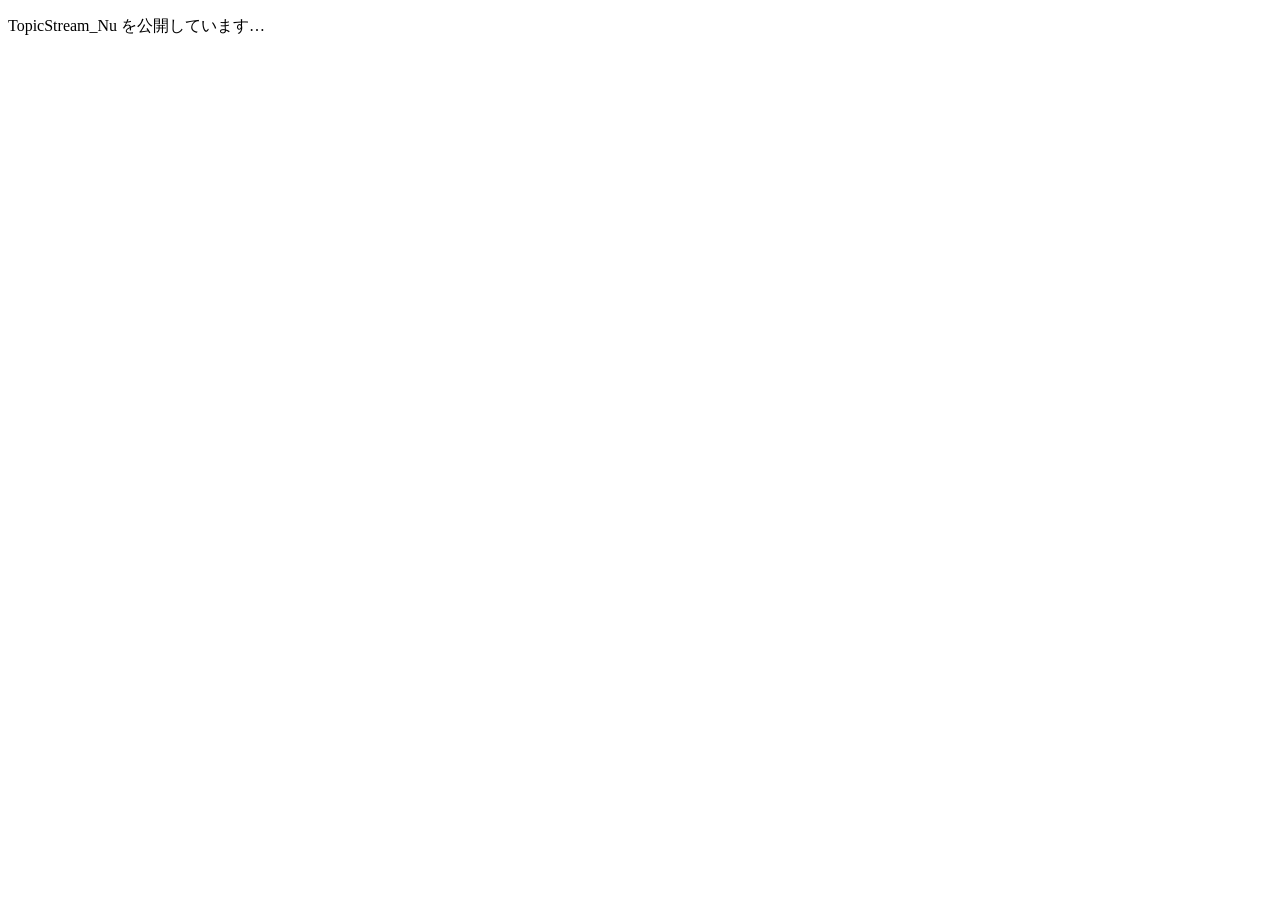
==== index.html @ c74755a0 "公開用の入口ページを置く" ====
<!DOCTYPE html>
<html lang="ja">
<head>
  <meta charset="utf-8" />
  <meta name="viewport" content="width=device-width, initial-scale=1" />
  <title>TopicStream_Nu</title>
</head>
<body>
  <p>TopicStream_Nu を公開しています…</p>
</body>
</html>
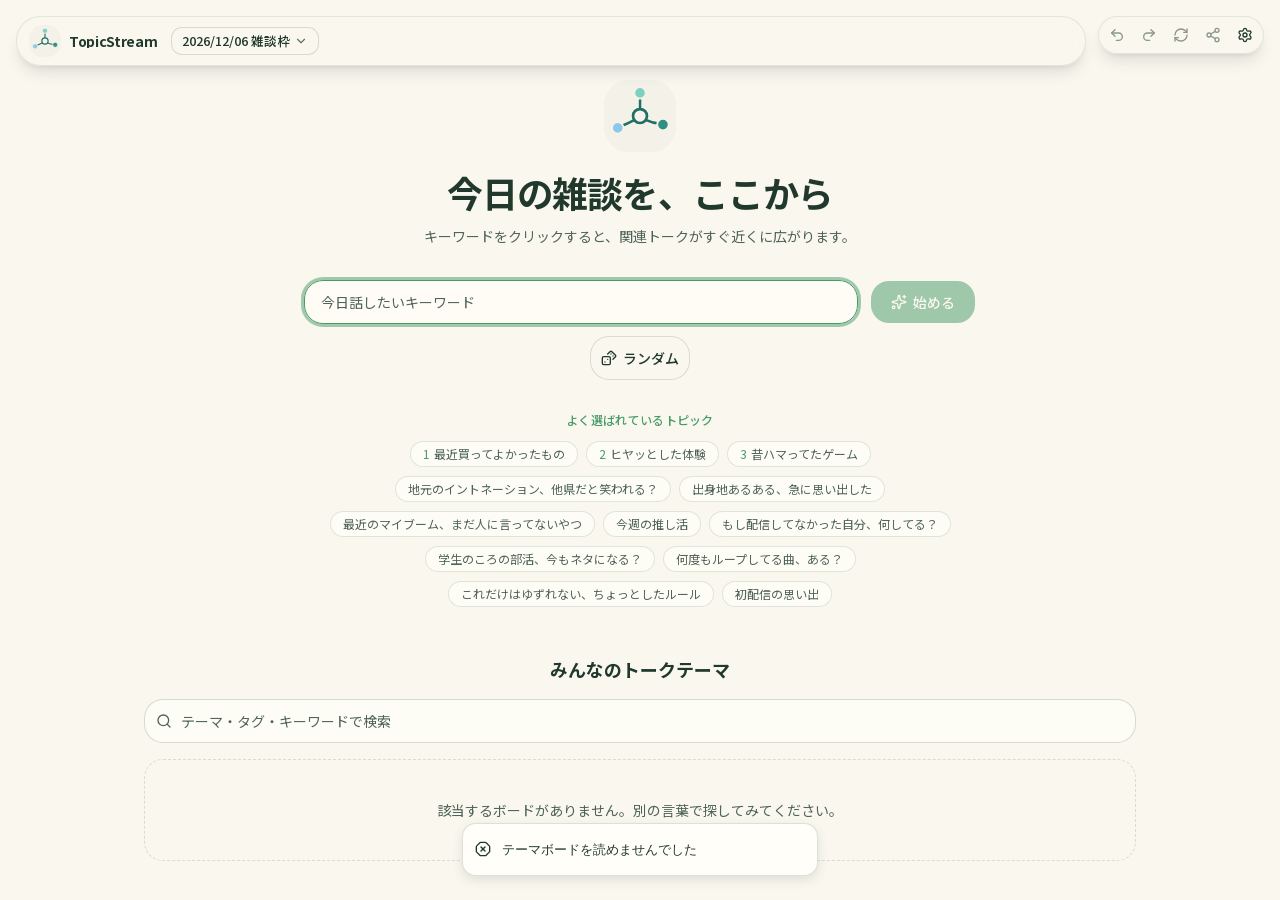
==== commit ae7107a2: "deploy: c29fe0dfd0ce5630fd979d285c4dc29a195f6910" ====
--- a/index.html
+++ b/index.html
@@ -1,11 +1 @@
-<!DOCTYPE html>
-<html lang="ja">
-<head>
-  <meta charset="utf-8" />
-  <meta name="viewport" content="width=device-width, initial-scale=1" />
-  <title>TopicStream_Nu</title>
-</head>
-<body>
-  <p>TopicStream_Nu を公開しています…</p>
-</body>
-</html>
+<!DOCTYPE html><html lang="ja" data-theme="fresh" class="noto_sans_jp_96e232d8-module__rjGCqG__variable geist_mono_8d43a2aa-module__8Li5zG__variable h-full antialiased"><head><meta charSet="utf-8"/><meta name="viewport" content="width=device-width, initial-scale=1"/><link rel="preload" href="/_next/static/media/797e433ab948586e-s.p.0r6juujl39pe6.woff2" as="font" crossorigin="" type="font/woff2"/><link rel="preload" href="/_next/static/media/ad9c66e761fed85a-s.p.17y412u0mab7-.woff2" as="font" crossorigin="" type="font/woff2"/><link rel="stylesheet" href="/_next/static/chunks/1aujye241hgap.css" data-precedence="next"/><link rel="stylesheet" href="/_next/static/chunks/1-38yeitiitpi.css" data-precedence="next"/><link rel="stylesheet" href="/_next/static/chunks/1ix59xuhq-q14.css" data-precedence="next"/><link rel="preload" as="script" fetchPriority="low" href="/_next/static/chunks/3mc6dra1m0098.js"/><script src="/_next/static/chunks/2i51e627rllld.js" async=""></script><script src="/_next/static/chunks/27t_qfc-3_lzs.js" async=""></script><script src="/_next/static/chunks/42ru0snkltfss.js" async=""></script><script src="/_next/static/chunks/turbopack-42ovae8jhbjq2.js" async=""></script><script src="/_next/static/chunks/2uv0i5q-gn4qk.js" async=""></script><script src="/_next/static/chunks/3072x8oes0aru.js" async=""></script><script src="/_next/static/chunks/3klzmyz75li2_.js" async=""></script><script src="/_next/static/chunks/121jb9j2ou4rh.js" async=""></script><script src="/_next/static/chunks/2kbmmih4il6b2.js" async=""></script><script src="/_next/static/chunks/1iiacf1o3tbw7.js" async=""></script><script src="/_next/static/chunks/3n501l8bz6dn7.js" async=""></script><script src="/_next/static/chunks/0illhqrihgp-d.js" async=""></script><title>TopicStream</title><meta name="description" content="雑談配信向けの話題マインドマップ。クリックで関連トークが広がります。"/><meta name="next-size-adjust" content=""/><script src="/_next/static/chunks/0cz1d0mv5g_q7.js" noModule=""></script></head><body class="flex min-h-full flex-col"><div hidden=""><!--$--><!--/$--></div><main class="h-svh overflow-hidden"><div class="flex flex-1 items-center justify-center text-sm text-muted-foreground">ボードを読み込み中…</div></main><!--$--><!--/$--><section aria-label="Notifications alt+T" tabindex="-1" aria-live="polite" aria-relevant="additions text" aria-atomic="false" data-react-aria-top-layer="true"></section><script src="/_next/static/chunks/3mc6dra1m0098.js" id="_R_" async=""></script><script>(self.__next_f=self.__next_f||[]).push([0])</script><script>self.__next_f.push([1,"1:\"$Sreact.fragment\"\n2:I[63962,[\"/_next/static/chunks/2uv0i5q-gn4qk.js\",\"/_next/static/chunks/3072x8oes0aru.js\",\"/_next/static/chunks/3klzmyz75li2_.js\"],\"AppProviders\"]\n3:I[39756,[\"/_next/static/chunks/2uv0i5q-gn4qk.js\",\"/_next/static/chunks/3072x8oes0aru.js\",\"/_next/static/chunks/3klzmyz75li2_.js\"],\"default\"]\n4:I[37457,[\"/_next/static/chunks/2uv0i5q-gn4qk.js\",\"/_next/static/chunks/3072x8oes0aru.js\",\"/_next/static/chunks/3klzmyz75li2_.js\"],\"default\"]\n5:I[62350,[\"/_next/static/chunks/2uv0i5q-gn4qk.js\",\"/_next/static/chunks/3072x8oes0aru.js\",\"/_next/static/chunks/3klzmyz75li2_.js\",\"/_next/static/chunks/121jb9j2ou4rh.js\",\"/_next/static/chunks/2kbmmih4il6b2.js\",\"/_next/static/chunks/1iiacf1o3tbw7.js\",\"/_next/static/chunks/3n501l8bz6dn7.js\",\"/_next/static/chunks/0illhqrihgp-d.js\"],\"TopicWorkspace\"]\n6:I[97367,[\"/_next/static/chunks/2uv0i5q-gn4qk.js\",\"/_next/static/chunks/3072x8oes0aru.js\",\"/_next/static/chunks/3klzmyz75li2_.js\"],\"OutletBoundary\"]\n7:\"$Sreact.suspense\"\n9:I[97367,[\"/_next/static/chunks/2uv0i5q-gn4qk.js\",\"/_next/static/chunks/3072x8oes0aru.js\",\"/_next/static/chunks/3klzmyz75li2_.js\"],\"ViewportBoundary\"]\nb:I[97367,[\"/_next/static/chunks/2uv0i5q-gn4qk.js\",\"/_next/static/chunks/3072x8oes0aru.js\",\"/_next/static/chunks/3klzmyz75li2_.js\"],\"MetadataBoundary\"]\nd:I[68027,[\"/_next/static/chunks/2uv0i5q-gn4qk.js\",\"/_next/static/chunks/3072x8oes0aru.js\",\"/_next/static/chunks/3klzmyz75li2_.js\"],\"default\",1]\n:HL[\"/_next/static/chunks/1aujye241hgap.css\",\"style\"]\n:HL[\"/_next/static/chunks/1-38yeitiitpi.css\",\"style\"]\n:HL[\"/_next/static/media/797e433ab948586e-s.p.0r6juujl39pe6.woff2\",\"font\",{\"crossOrigin\":\"\",\"type\":\"font/woff2\"}]\n:HL[\"/_next/static/media/ad9c66e761fed85a-s.p.17y412u0mab7-.woff2\",\"font\",{\"crossOrigin\":\"\",\"type\":\"font/woff2\"}]\n:HL[\"/_next/static/chunks/1ix59xuhq-q14.css\",\"style\"]\n0:{\"P\":null,\"c\":[\"\",\"\"],\"q\":\"\",\"i\":false,\"f\":[[[\"\",{\"children\":[\"__PAGE__\",{},\"$undefined\",\"$undefined\",4608]},\"$undefined\",\"$undefined\",4624],[[\"$\",\"$1\",\"c\",{\"children\":[[[\"$\",\"link\",\"0\",{\"rel\":\"stylesheet\",\"href\":\"/_next/static/chunks/1aujye241hgap.css\",\"precedence\":\"next\",\"crossOrigin\":\"$undefined\",\"nonce\":\"$undefined\"}],[\"$\",\"link\",\"1\",{\"rel\":\"stylesheet\",\"href\":\"/_next/static/chunks/1-38yeitiitpi.css\",\"precedence\":\"next\",\"crossOrigin\":\"$undefined\",\"nonce\":\"$undefined\"}],[\"$\",\"script\",\"script-0\",{\"src\":\"/_next/static/chunks/2uv0i5q-gn4qk.js\",\"async\":true,\"nonce\":\"$undefined\"}],[\"$\",\"script\",\"script-1\",{\"src\":\"/_next/static/chunks/3072x8oes0aru.js\",\"async\":true,\"nonce\":\"$undefined\"}],[\"$\",\"script\",\"script-2\",{\"src\":\"/_next/static/chunks/3klzmyz75li2_.js\",\"async\":true,\"nonce\":\"$undefined\"}]],[\"$\",\"html\",null,{\"lang\":\"ja\",\"data-theme\":\"fresh\",\"suppressHydrationWarning\":true,\"className\":\"noto_sans_jp_96e232d8-module__rjGCqG__variable geist_mono_8d43a2aa-module__8Li5zG__variable h-full antialiased\",\"children\":[\"$\",\"body\",null,{\"className\":\"flex min-h-full flex-col\",\"children\":[\"$\",\"$L2\",null,{\"children\":[\"$\",\"$L3\",null,{\"parallelRouterKey\":\"children\",\"error\":\"$undefined\",\"errorStyles\":\"$undefined\",\"errorScripts\":\"$undefined\",\"template\":[\"$\",\"$L4\",null,{}],\"templateStyles\":\"$undefined\",\"templateScripts\":\"$undefined\",\"notFound\":[[[\"$\",\"title\",null,{\"children\":\"404: This page could not be found.\"}],[\"$\",\"div\",null,{\"style\":{\"fontFamily\":\"system-ui,\\\"Segoe UI\\\",Roboto,Helvetica,Arial,sans-serif,\\\"Apple Color Emoji\\\",\\\"Segoe UI Emoji\\\"\",\"height\":\"100vh\",\"textAlign\":\"center\",\"display\":\"flex\",\"flexDirection\":\"column\",\"alignItems\":\"center\",\"justifyContent\":\"center\"},\"children\":[\"$\",\"div\",null,{\"children\":[[\"$\",\"style\",null,{\"dangerouslySetInnerHTML\":{\"__html\":\"body{color:#000;background:#fff;margin:0}.next-error-h1{border-right:1px solid rgba(0,0,0,.3)}@media (prefers-color-scheme:dark){body{color:#fff;background:#000}.next-error-h1{border-right:1px solid rgba(255,255,255,.3)}}\"}}],[\"$\",\"h1\",null,{\"className\":\"next-error-h1\",\"style\":{\"display\":\"inline-block\",\"margin\":\"0 20px 0 0\",\"padding\":\"0 23px 0 0\",\"fontSize\":24,\"fontWeight\":500,\"verticalAlign\":\"top\",\"lineHeight\":\"49px\"},\"children\":404}],[\"$\",\"div\",null,{\"style\":{\"display\":\"inline-block\"},\"children\":[\"$\",\"h2\",null,{\"style\":{\"fontSize\":14,\"fontWeight\":400,\"lineHeight\":\"49px\",\"margin\":0},\"children\":\"This page could not be found.\"}]}]]}]}]],[]],\"forbidden\":\"$undefined\",\"unauthorized\":\"$undefined\"}]}]}]}]]}],{\"children\":[[\"$\",\"$1\",\"c\",{\"children\":[[\"$\",\"main\",null,{\"className\":\"h-svh overflow-hidden\",\"children\":[\"$\",\"$L5\",null,{}]}],[[\"$\",\"link\",\"0\",{\"rel\":\"stylesheet\",\"href\":\"/_next/static/chunks/1ix59xuhq-q14.css\",\"precedence\":\"next\",\"crossOrigin\":\"$undefined\",\"nonce\":\"$undefined\"}],[\"$\",\"script\",\"script-0\",{\"src\":\"/_next/static/chunks/121jb9j2ou4rh.js\",\"async\":true,\"nonce\":\"$undefined\"}],[\"$\",\"script\",\"script-1\",{\"src\":\"/_next/static/chunks/2kbmmih4il6b2.js\",\"async\":true,\"nonce\":\"$undefined\"}],[\"$\",\"script\",\"script-2\",{\"src\":\"/_next/static/chunks/1iiacf1o3tbw7.js\",\"async\":true,\"nonce\":\"$undefined\"}],[\"$\",\"script\",\"script-3\",{\"src\":\"/_next/static/chunks/3n501l8bz6dn7.js\",\"async\":true,\"nonce\":\"$undefined\"}],[\"$\",\"script\",\"script-4\",{\"src\":\"/_next/static/chunks/0illhqrihgp-d.js\",\"async\":true,\"nonce\":\"$undefined\"}]],[\"$\",\"$L6\",null,{\"children\":[\"$\",\"$7\",null,{\"name\":\"Next.MetadataOutlet\",\"children\":\"$@8\"}]}]]}],{},null,false,null]},null,false,null],[\"$\",\"$1\",\"h\",{\"children\":[null,[\"$\",\"$L9\",null,{\"children\":\"$La\"}],[\"$\",\"div\",null,{\"hidden\":true,\"children\":[\"$\",\"$Lb\",null,{\"children\":[\"$\",\"$7\",null,{\"name\":\"Next.Metadata\",\"children\":\"$Lc\"}]}]}],[\"$\",\"meta\",null,{\"name\":\"next-size-adjust\",\"content\":\"\"}]]}],false]],\"m\":\"$undefined\",\"G\":[\"$d\",[[\"$\",\"link\",\"0\",{\"rel\":\"stylesheet\",\"href\":\"/_next/static/chunks/1aujye241hgap.css\",\"precedence\":\"next\",\"crossOrigin\":\"$undefined\",\"nonce\":\"$undefined\"}],[\"$\",\"link\",\"1\",{\"rel\":\"stylesheet\",\"href\":\"/_next/static/chunks/1-38yeitiitpi.css\",\"precedence\":\"next\",\"crossOrigin\":\"$undefined\",\"nonce\":\"$undefined\"}]]],\"S\":true,\"h\":null,\"r\":\"$undefined\",\"s\":\"$undefined\",\"a\":\"$undefined\",\"l\":\"$undefined\",\"p\":\"$undefined\",\"d\":\"$undefined\",\"b\":\"c2BQKYlG9c5VHz_7FMCk4\"}\na:[[\"$\",\"meta\",\"0\",{\"charSet\":\"utf-8\"}],[\"$\",\"meta\",\"1\",{\"name\":\"viewport\",\"content\":\"width=device-width, initial-scale=1\"}]]\n8:null\nc:[[\"$\",\"title\",\"0\",{\"children\":\"TopicStream\"}],[\"$\",\"meta\",\"1\",{\"name\":\"description\",\"content\":\"雑談配信向けの話題マインドマップ。クリックで関連トークが広がります。\"}]]\n"])</script></body></html>
--- a/_next/static/chunks/1aujye241hgap.css
+++ b/_next/static/chunks/1aujye241hgap.css
@@ -0,0 +1 @@
+@font-face{font-family:Noto Sans JP;font-style:normal;font-weight:400;font-display:swap;src:url(../media/4bebc6b2128cde3f-s.0b3otrtmgykt3.woff2)format("woff2");unicode-range:U+25EE8,U+25F23,U+25F5C,U+25FD4,U+25FE0,U+25FFB,U+2600C,U+26017,U+26060,U+260ED,U+26222,U+2626A,U+26270,U+26286,U+2634C,U+26402,U+2667E,U+266B0,U+2671D,U+268DD,U+268EA,U+26951,U+2696F,U+26999,U+269DD,U+26A1E,U+26A58,U+26A8C,U+26AB7,U+26AFF,U+26C29,U+26C73,U+26C9E,U+26CDD,U+26E40,U+26E65,U+26F94,U+26FF6-26FF8,U+270F4,U+2710D,U+27139,U+273DA-273DB,U+273FE,U+27410,U+27449,U+27614-27615,U+27631,U+27684,U+27693,U+2770E,U+27723,U+27752,U+278B2,U+27985,U+279B4,U+27A84,U+27BB3,U+27BBE,U+27BC7,U+27C3C,U+27CB8,U+27D73,U+27DA0,U+27E10,U+27EAF,U+27FB7,U+2808A,U+280BB,U+28277,U+28282,U+282F3,U+283CD,U+2840C,U+28455,U+284DC,U+2856B,U+285C8-285C9,U+286D7,U+286FA,U+28946,U+28949,U+2896B,U+28987-28988,U+289BA-289BB,U+28A1E,U+28A29,U+28A43,U+28A71,U+28A99,U+28ACD,U+28ADD,U+28AE4,U+28BC1,U+28BEF,U+28CDD,U+28D10,U+28D71,U+28DFB,U+28E0F,U+28E17,U+28E1F,U+28E36,U+28E89,U+28EEB,U+28EF6,U+28F32,U+28FF8,U+292A0,U+292B1,U+29490,U+295CF,U+2967F,U+296F0,U+29719,U+29750,U+29810,U+298C6,U+29A72,U+29D4B,U+29DDB,U+29E15,U+29E3D,U+29E49,U+29E8A,U+29EC4,U+29EDB,U+29EE9,U+29FCE,U+29FD7,U+2A01A,U+2A02F,U+2A082,U+2A0F9,U+2A190,U+2A2B2,U+2A38C,U+2A437,U+2A5F1,U+2A602,U+2A61A,U+2A6B2,U+2A9E6,U+2B746,U+2B751,U+2B753,U+2B75A,U+2B75C,U+2B765,U+2B776-2B777,U+2B77C,U+2B782,U+2B789,U+2B78B,U+2B78E,U+2B794,U+2B7AC,U+2B7AF,U+2B7BD,U+2B7C9,U+2B7CF,U+2B7D2,U+2B7D8,U+2B7F0,U+2B80D,U+2B817,U+2B81A,U+2D544,U+2E278,U+2E569,U+2E6EA,U+2F804,U+2F80F,U+2F815,U+2F818,U+2F81A,U+2F822,U+2F828,U+2F82C,U+2F833,U+2F83F,U+2F846,U+2F852,U+2F862,U+2F86D,U+2F873,U+2F877,U+2F884,U+2F899-2F89A,U+2F8A6,U+2F8AC,U+2F8B2,U+2F8B6,U+2F8D3,U+2F8DB-2F8DC,U+2F8E1,U+2F8E5,U+2F8EA,U+2F8ED,U+2F8FC,U+2F903,U+2F90B,U+2F90F,U+2F91A,U+2F920-2F921,U+2F945,U+2F947,U+2F96C,U+2F995,U+2F9D0,U+2F9DE-2F9DF,U+2F9F4}@font-face{font-family:Noto Sans JP;font-style:normal;font-weight:400;font-display:swap;src:url(../media/e74b39ad968bb614-s.3w-2qittcqfdk.woff2)format("woff2");unicode-range:U+1F235-1F23B,U+1F240-1F248,U+1F250-1F251,U+2000B,U+20089-2008A,U+200A2,U+200A4,U+200B0,U+200F5,U+20158,U+201A2,U+20213,U+2032B,U+20371,U+20381,U+203F9,U+2044A,U+20509,U+2053F,U+205B1,U+205D6,U+20611,U+20628,U+206EC,U+2074F,U+207C8,U+20807,U+2083A,U+208B9,U+2090E,U+2097C,U+20984,U+2099D,U+20A64,U+20AD3,U+20B1D,U+20B9F,U+20BB7,U+20D45,U+20D58,U+20DE1,U+20E64,U+20E6D,U+20E95,U+20F5F,U+21201,U+2123D,U+21255,U+21274,U+2127B,U+212D7,U+212E4,U+212FD,U+2131B,U+21336,U+21344,U+213C4,U+2146D-2146E,U+215D7,U+21647,U+216B4,U+21706,U+21742,U+218BD,U+219C3,U+21A1A,U+21C56,U+21D2D,U+21D45,U+21D62,U+21D78,U+21D92,U+21D9C,U+21DA1,U+21DB7,U+21DE0,U+21E33-21E34,U+21F1E,U+21F76,U+21FFA,U+2217B,U+22218,U+2231E,U+223AD,U+22609,U+226F3,U+2285B,U+228AB,U+2298F,U+22AB8,U+22B46,U+22B4F-22B50,U+22BA6,U+22C1D,U+22C24,U+22DE1,U+22E42,U+22FEB,U+231B6,U+231C3-231C4,U+231F5,U+23372,U+233CC,U+233D0,U+233D2-233D3,U+233D5,U+233DA,U+233DF,U+233E4,U+233FE,U+2344A-2344B,U+23451,U+23465,U+234E4,U+2355A,U+23594,U+235C4,U+23638-2363A,U+23647,U+2370C,U+2371C,U+2373F,U+23763-23764,U+237E7,U+237F1,U+237FF,U+23824,U+2383D,U+23A98,U+23C7F,U+23CBE,U+23CFE,U+23D00,U+23D0E,U+23D40,U+23DD3,U+23DF9-23DFA,U+23F7E,U+2404B,U+24096,U+24103,U+241C6,U+241FE,U+242EE,U+243BC,U+243D0,U+24629,U+246A5,U+247F1,U+24896,U+248E9,U+24A4D,U+24B56,U+24B6F,U+24C16,U+24D14,U+24E04,U+24E0E,U+24E37,U+24E6A,U+24E8B,U+24FF2,U+2504A,U+25055,U+25122,U+251A9,U+251CD,U+251E5,U+2521E,U+2524C,U+2542E,U+2548E,U+254D9,U+2550E,U+255A7,U+2567F,U+25771,U+257A9,U+257B4,U+25874,U+259C4,U+259CC,U+259D4,U+25AD7,U+25AE3-25AE4,U+25AF1,U+25BB2,U+25C4B,U+25C64,U+25DA1,U+25E2E,U+25E56,U+25E62,U+25E65,U+25EC2,U+25ED8}@font-face{font-family:Noto Sans JP;font-style:normal;font-weight:400;font-display:swap;src:url(../media/7cb2ced69ed99fb6-s.37s9a8tcc8pp0.woff2)format("woff2");unicode-range:U+FFD7,U+FFDA-FFDC,U+FFE0-FFE2,U+FFE4,U+FFE6,U+FFE8-FFEE,U+1F100-1F10C,U+1F110-1F16C,U+1F170-1F1AC,U+1F200-1F202,U+1F210-1F234}@font-face{font-family:Noto Sans JP;font-style:normal;font-weight:400;font-display:swap;src:url(../media/a6d1a7870e140f0a-s.3pp6pkqkaruwl.woff2)format("woff2");unicode-range:U+FA10,U+FA12-FA6D,U+FB00-FB04,U+FE10-FE19,U+FE30-FE42,U+FE44-FE52,U+FE54-FE66,U+FE68-FE6B,U+FF02,U+FF04,U+FF07,U+FF51,U+FF5B,U+FF5D,U+FF5F-FF60,U+FF66,U+FF69,U+FF87,U+FFA1-FFBE,U+FFC2-FFC7,U+FFCA-FFCF,U+FFD2-FFD6}@font-face{font-family:Noto Sans JP;font-style:normal;font-weight:400;font-display:swap;src:url(../media/09a6e9f728cc1598-s.3t1wc_i6iv169.woff2)format("woff2");unicode-range:U+F92D-F959,U+F95B-F9F2,U+F9F4-FA0B,U+FA0E-FA0F}@font-face{font-family:Noto Sans JP;font-style:normal;font-weight:400;font-display:swap;src:url(../media/7f0db2599a5e4325-s.3fun08tzjt2t3.woff2)format("woff2");unicode-range:U+9E8B-9E8C,U+9E8E-9E8F,U+9E91-9E92,U+9E95-9E96,U+9E98,U+9E9B,U+9E9D-9E9E,U+9EA4-9EA5,U+9EA8-9EAA,U+9EAC-9EB0,U+9EB3-9EB5,U+9EB8,U+9EBC-9EBF,U+9EC3,U+9EC6,U+9EC8,U+9ECB-9ECD,U+9ECF-9ED1,U+9ED4-9ED5,U+9ED8,U+9EDB-9EE0,U+9EE4-9EE5,U+9EE7-9EE8,U+9EEC-9EF2,U+9EF4-9EF9,U+9EFB-9EFF,U+9F02-9F03,U+9F07-9F09,U+9F0E-9F12,U+9F14-9F17,U+9F19-9F1B,U+9F1F-9F22,U+9F26,U+9F2A-9F2C,U+9F2F,U+9F31-9F32,U+9F34,U+9F37,U+9F39-9F3A,U+9F3C-9F3F,U+9F41,U+9F43-9F47,U+9F4A,U+9F4E-9F50,U+9F52-9F58,U+9F5A,U+9F5D-9F61,U+9F63,U+9F66-9F6A,U+9F6C-9F73,U+9F75-9F77,U+9F7A,U+9F7D,U+9F7F,U+9F8F-9F92,U+9F94-9F97,U+9F99,U+9F9C-9FA3,U+9FA5,U+9FB4,U+9FBC-9FC2,U+9FC4,U+9FC6,U+9FCC,U+F900-F92C}@font-face{font-family:Noto Sans JP;font-style:normal;font-weight:400;font-display:swap;src:url(../media/652c1dd1c138fcca-s.0-dayyo3p1kjf.woff2)format("woff2");unicode-range:U+9C3E,U+9C41,U+9C43-9C4A,U+9C4E-9C50,U+9C52-9C54,U+9C56,U+9C58,U+9C5A-9C61,U+9C63,U+9C65,U+9C67-9C6B,U+9C6D-9C6E,U+9C70,U+9C72,U+9C75-9C78,U+9C7A-9C7C,U+9CE6-9CE7,U+9CEB-9CEC,U+9CF0,U+9CF2,U+9CF6-9CF7,U+9CF9,U+9D02-9D03,U+9D06-9D09,U+9D0B,U+9D0E,U+9D11-9D12,U+9D15,U+9D17-9D18,U+9D1B-9D1F,U+9D23,U+9D26,U+9D2A-9D2C,U+9D2F-9D30,U+9D32-9D34,U+9D3A,U+9D3C-9D3F,U+9D41-9D48,U+9D4A,U+9D50-9D54,U+9D59,U+9D5D-9D65,U+9D69-9D6C,U+9D6F-9D70,U+9D72-9D73,U+9D76-9D77,U+9D7A-9D7C,U+9D7E,U+9D83-9D84,U+9D86-9D87,U+9D89-9D8A,U+9D8D-9D8E,U+9D92-9D93,U+9D95-9D9A,U+9DA1,U+9DA4,U+9DA9-9DAC,U+9DAE,U+9DB1-9DB2,U+9DB5,U+9DB8-9DBD,U+9DBF-9DC4,U+9DC6-9DC7,U+9DC9-9DCA,U+9DCF,U+9DD3-9DD7,U+9DD9-9DDA,U+9DDE-9DE0,U+9DE3,U+9DE5-9DE7,U+9DE9,U+9DEB,U+9DED-9DF0,U+9DF3-9DF4,U+9DF8,U+9DFD-9DFE,U+9E02,U+9E07,U+9E0A,U+9E0D-9E0E,U+9E10-9E12,U+9E15-9E16,U+9E19-9E1F,U+9E75,U+9E79-9E7D,U+9E80-9E85,U+9E87-9E88}@font-face{font-family:Noto Sans JP;font-style:normal;font-weight:400;font-display:swap;src:url(../media/401fafc67c25a330-s.1pn42_cj3ia9l.woff2)format("woff2");unicode-range:U+9AE5-9AE7,U+9AE9,U+9AEB-9AEC,U+9AEE-9AEF,U+9AF1-9AF5,U+9AF7,U+9AF9-9AFB,U+9AFD,U+9AFF-9B06,U+9B08-9B09,U+9B0B-9B0E,U+9B10,U+9B12,U+9B16,U+9B18-9B1D,U+9B1F-9B20,U+9B22-9B23,U+9B25-9B2F,U+9B32-9B35,U+9B37,U+9B39-9B3B,U+9B3D,U+9B43-9B44,U+9B48,U+9B4B-9B4F,U+9B51,U+9B55-9B58,U+9B5B,U+9B5E,U+9B61,U+9B63,U+9B65-9B66,U+9B68,U+9B6A-9B6F,U+9B72-9B79,U+9B7F-9B80,U+9B83-9B87,U+9B89-9B8B,U+9B8D,U+9B8F-9B94,U+9B96-9B97,U+9B9A,U+9B9D-9BA0,U+9BA6-9BA7,U+9BA9-9BAA,U+9BAC,U+9BB0-9BB2,U+9BB4,U+9BB7-9BB9,U+9BBB-9BBC,U+9BBE-9BC1,U+9BC6-9BC8,U+9BCA,U+9BCE-9BD2,U+9BD4,U+9BD7-9BD8,U+9BDD,U+9BDF,U+9BE1-9BE5,U+9BE7,U+9BEA-9BEB,U+9BEE-9BF3,U+9BF5,U+9BF7-9BFA,U+9BFD,U+9BFF-9C00,U+9C02,U+9C04,U+9C06,U+9C08-9C0D,U+9C0F-9C16,U+9C18-9C1E,U+9C21-9C2A,U+9C2D-9C32,U+9C35-9C37,U+9C39-9C3A,U+9C3D}@font-face{font-family:Noto Sans JP;font-style:normal;font-weight:400;font-display:swap;src:url(../media/8f3be40894dcf6e0-s.1h-9sqn843oxs.woff2)format("woff2");unicode-range:U+98EB,U+98ED-98EE,U+98F0-98F1,U+98F3,U+98F6,U+9902,U+9907-9909,U+9911-9912,U+9914-9918,U+991A-9922,U+9924,U+9926-9927,U+992B-992C,U+992E,U+9931-9935,U+9939-993E,U+9940-9942,U+9945-9949,U+994B-994E,U+9950-9952,U+9954-9955,U+9958-9959,U+995B-995C,U+995E-9960,U+9963,U+9997-9998,U+999B,U+999D-999F,U+99A3,U+99A5-99A6,U+99A8,U+99AD-99AE,U+99B0-99B2,U+99B5,U+99B9-99BA,U+99BC-99BD,U+99BF,U+99C1,U+99C3,U+99C8-99C9,U+99D1,U+99D3-99D5,U+99D8-99DF,U+99E1-99E2,U+99E7,U+99EA-99EE,U+99F0-99F2,U+99F4-99F5,U+99F8-99F9,U+99FB-99FE,U+9A01-9A05,U+9A08,U+9A0A-9A0C,U+9A0F-9A11,U+9A16,U+9A1A,U+9A1E,U+9A20,U+9A22-9A24,U+9A27,U+9A2B,U+9A2D-9A2E,U+9A31,U+9A33,U+9A35-9A38,U+9A3E,U+9A40-9A45,U+9A47,U+9A4A-9A4E,U+9A51-9A52,U+9A54-9A58,U+9A5B,U+9A5D,U+9A5F,U+9A62,U+9A64-9A65,U+9A69-9A6C,U+9AAA,U+9AAC-9AB0,U+9AB2,U+9AB4-9AB7,U+9AB9,U+9ABB-9AC1,U+9AC3,U+9AC6,U+9AC8,U+9ACE-9AD3,U+9AD5-9AD7,U+9ADB-9ADC,U+9ADE-9AE0,U+9AE2-9AE4}@font-face{font-family:Noto Sans JP;font-style:normal;font-weight:400;font-display:swap;src:url(../media/4bf5e8795559cd35-s.0buao37djn4sy.woff2)format("woff2");unicode-range:U+971D,U+9721-9724,U+9728,U+972A,U+9730-9731,U+9733,U+9736,U+9738-9739,U+973B,U+973D-973E,U+9741-9744,U+9746-974A,U+974D-974F,U+9751,U+9755,U+9757-9758,U+975A-975C,U+9760-9761,U+9763-9764,U+9766-9768,U+976A-976B,U+976E,U+9771,U+9773,U+9776-977D,U+977F-9781,U+9785-9786,U+9789,U+978B,U+978F-9790,U+9795-9797,U+9799-979A,U+979C,U+979E-97A0,U+97A2-97A3,U+97A6,U+97A8,U+97AB-97AC,U+97AE,U+97B1-97B6,U+97B8-97BA,U+97BC,U+97BE-97BF,U+97C1,U+97C3-97CE,U+97D0-97D1,U+97D4,U+97D7-97D9,U+97DB-97DE,U+97E0-97E1,U+97E4,U+97E6,U+97ED-97EF,U+97F1-97F2,U+97F4-97F8,U+97FA,U+9804,U+9807,U+980A,U+980C-980F,U+9814,U+9816-9817,U+9819-981A,U+981C,U+981E,U+9820-9821,U+9823-9826,U+982B,U+982E-9830,U+9832-9835,U+9837,U+9839,U+983D-983E,U+9844,U+9846-9847,U+984A-984B,U+984F,U+9851-9853,U+9856-9857,U+9859-985B,U+9862-9863,U+9865-9866,U+986A-986C,U+986F-9871,U+9873-9875,U+98AA-98AB,U+98AD-98AE,U+98B0-98B1,U+98B4,U+98B6-98B8,U+98BA-98BC,U+98BF,U+98C2-98C8,U+98CB-98CC,U+98CE,U+98DC,U+98DE,U+98E0-98E1,U+98E3,U+98E5-98E7,U+98E9-98EA}@font-face{font-family:Noto Sans JP;font-style:normal;font-weight:400;font-display:swap;src:url(../media/e311b36bf605dfe1-s.1qz7wkq6bdri-.woff2)format("woff2");unicode-range:U+944A,U+944C,U+9452-9453,U+9455,U+9459-945C,U+945E-9463,U+9468,U+946A-946B,U+946D-9472,U+9475,U+9477,U+947C-947F,U+9481,U+9483-9485,U+9578-9579,U+957E-957F,U+9582,U+9584,U+9586-9588,U+958A,U+958C-958F,U+9592,U+9594,U+9596,U+9598-9599,U+959D-95A1,U+95A4,U+95A6-95A9,U+95AB-95AD,U+95B1,U+95B4,U+95B6,U+95B9-95BF,U+95C3,U+95C6,U+95C8-95CD,U+95D0-95D6,U+95D9-95DA,U+95DC-95E2,U+95E4-95E6,U+95E8,U+961D-961E,U+9621-9622,U+9624-9626,U+9628,U+962C,U+962E-962F,U+9631,U+9633-9634,U+9637-963A,U+963C-963D,U+9641-9642,U+964B-964C,U+964F,U+9652,U+9654,U+9656-9658,U+965C-965F,U+9661,U+9666,U+966A,U+966C,U+966E,U+9672,U+9674,U+9677,U+967B-967C,U+967E-967F,U+9681-9684,U+9689,U+968B,U+968D,U+9691,U+9695-9698,U+969A,U+969D,U+969F,U+96A4-96AA,U+96AE-96B4,U+96B6,U+96B8-96BB,U+96BD,U+96C1,U+96C9-96CB,U+96CD-96CE,U+96D2,U+96D5-96D6,U+96D8-96DA,U+96DC-96DF,U+96E9,U+96EF,U+96F1,U+96F9-96FA,U+9702-9706,U+9708-9709,U+970D-970F,U+9711,U+9713-9714,U+9716,U+9719-971B}@font-face{font-family:Noto Sans JP;font-style:normal;font-weight:400;font-display:swap;src:url(../media/42ebe4f46951d6a8-s.21lem9pyvvrj7.woff2)format("woff2");unicode-range:U+92BC-92BD,U+92BF-92C3,U+92C5-92C8,U+92CB-92D0,U+92D2-92D3,U+92D5,U+92D7-92D9,U+92DC-92DD,U+92DF-92E1,U+92E3-92E5,U+92E7-92EA,U+92EC,U+92EE,U+92F0,U+92F2,U+92F7-92FB,U+92FF-9300,U+9302,U+9304,U+9308,U+930D,U+930F-9311,U+9314-9315,U+9318-931A,U+931C-931F,U+9321-9325,U+9327-932B,U+932E,U+9333-9337,U+933A-933B,U+9344,U+9347-934A,U+934D,U+9350-9352,U+9354-9358,U+935A,U+935C,U+935E,U+9360,U+9364-9365,U+9367,U+9369-936D,U+936F-9371,U+9373-9374,U+9376,U+937A,U+937D-9382,U+9388,U+938A-938B,U+938D,U+938F,U+9392,U+9394-9395,U+9397-9398,U+939A-939B,U+939E,U+93A1,U+93A3-93A4,U+93A6,U+93A8-93A9,U+93AB-93AD,U+93B0,U+93B4-93B6,U+93B9-93BB,U+93C1,U+93C3-93CD,U+93D0-93D1,U+93D3,U+93D6-93D9,U+93DC-93DF,U+93E2,U+93E4-93E8,U+93F1,U+93F5,U+93F7-93FB,U+93FD,U+9401-9404,U+9407-9409,U+940D-9410,U+9413-9417,U+9419-941A,U+941F,U+9421,U+942B,U+942E-942F,U+9431-9434,U+9436,U+9438,U+943A-943B,U+943D,U+943F,U+9441,U+9443-9445,U+9448}@font-face{font-family:Noto Sans JP;font-style:normal;font-weight:400;font-display:swap;src:url(../media/ed2fc73c7be49ee4-s.44yq5wp9xqr2h.woff2)format("woff2");unicode-range:U+9143,U+9146-914C,U+914F,U+9153,U+9156-915B,U+9161,U+9163-9165,U+9167,U+9169,U+916D,U+9172-9174,U+9179-917B,U+9181-9183,U+9185-9187,U+9189-918B,U+918E,U+9191,U+9193-9195,U+9197-9198,U+919E,U+91A1-91A2,U+91A6,U+91A8,U+91AA-91B6,U+91BA-91BD,U+91BF-91C6,U+91C9,U+91CB,U+91D0,U+91D3-91D4,U+91D6-91D7,U+91D9-91DB,U+91DE-91DF,U+91E1,U+91E4-91E6,U+91E9-91EA,U+91EC-91F1,U+91F5-91F7,U+91F9,U+91FB-91FD,U+91FF-9201,U+9204-9207,U+9209-920A,U+920C,U+920E,U+9210-9218,U+921C-921E,U+9223-9226,U+9228-9229,U+922C,U+922E-9230,U+9233,U+9235-923A,U+923C,U+923E-9240,U+9242-9243,U+9245-924B,U+924D-9251,U+9256-925A,U+925C-925E,U+9260-9261,U+9264-9269,U+926E-9270,U+9275-9279,U+927B-927F,U+9288-928A,U+928D-928E,U+9291-9293,U+9295-9297,U+9299,U+929B-929C,U+929F-92A0,U+92A4-92A5,U+92A7-92A8,U+92AB,U+92AF,U+92B2-92B3,U+92B6-92BB}@font-face{font-family:Noto Sans JP;font-style:normal;font-weight:400;font-display:swap;src:url(../media/3b29bbaa749f791b-s.1p6hjxftcnn85.woff2)format("woff2");unicode-range:U+8F52-8F55,U+8F57-8F58,U+8F5C-8F5E,U+8F61-8F66,U+8F9C-8F9D,U+8F9F-8FA2,U+8FA4-8FA8,U+8FAD-8FAF,U+8FB4-8FB8,U+8FBE,U+8FC0-8FC2,U+8FC6,U+8FC8,U+8FCA-8FCB,U+8FCD,U+8FD0,U+8FD2-8FD3,U+8FD5,U+8FDA,U+8FE0,U+8FE2-8FE5,U+8FE8-8FEA,U+8FED-8FEF,U+8FF1,U+8FF4-8FF6,U+8FF8-8FFB,U+8FFE,U+9002,U+9004-9005,U+9008,U+900B-900E,U+9011,U+9013,U+9015-9016,U+9018,U+901B,U+901E,U+9021,U+9027-902A,U+902C-902D,U+902F,U+9033-9037,U+9039,U+903C,U+903E-903F,U+9041,U+9043-9044,U+9049,U+904C,U+904F-9052,U+9056,U+9058,U+905B-905E,U+9062,U+9066-9068,U+906C,U+906F-9070,U+9072,U+9074,U+9076,U+9079,U+9080-9083,U+9085,U+9087-9088,U+908B-908C,U+908E-9090,U+9095,U+9097-9099,U+909B,U+90A0-90A2,U+90A5,U+90A8,U+90AF-90B6,U+90BD-90BE,U+90C3-90C5,U+90C7-90C9,U+90CC,U+90D2,U+90D5,U+90D7-90D9,U+90DB-90DF,U+90E2,U+90E4-90E5,U+90EB,U+90EF-90F0,U+90F2,U+90F4,U+90F6,U+90FE-9100,U+9102,U+9104-9106,U+9108,U+910D,U+9110,U+9112,U+9114-911A,U+911C,U+911E,U+9120,U+9122-9123,U+9125,U+9127,U+9129,U+912D-9132,U+9134,U+9136-9137,U+9139-913A,U+913C-913D}@font-face{font-family:Noto Sans JP;font-style:normal;font-weight:400;font-display:swap;src:url(../media/376c9f4a63f8e7d2-s.1z8x46qr7occg.woff2)format("woff2");unicode-range:U+8DC0,U+8DC2,U+8DC5-8DC8,U+8DCA-8DCC,U+8DCE-8DCF,U+8DD1,U+8DD4-8DD7,U+8DD9-8DDB,U+8DDF,U+8DE3-8DE5,U+8DE7,U+8DEA-8DEC,U+8DF0-8DF2,U+8DF4,U+8DFC-8DFD,U+8DFF,U+8E01,U+8E04-8E06,U+8E08-8E09,U+8E0B-8E0C,U+8E10-8E11,U+8E14,U+8E16,U+8E1D-8E23,U+8E26-8E27,U+8E30-8E31,U+8E33-8E39,U+8E3D,U+8E40-8E42,U+8E44,U+8E47-8E50,U+8E54-8E55,U+8E59,U+8E5B-8E64,U+8E69,U+8E6C-8E6D,U+8E6F-8E72,U+8E75-8E77,U+8E79-8E7C,U+8E81-8E85,U+8E89,U+8E8B,U+8E90-8E95,U+8E98-8E9B,U+8E9D-8E9E,U+8EA1-8EA2,U+8EA7,U+8EA9-8EAA,U+8EAC-8EB1,U+8EB3,U+8EB5-8EB6,U+8EBA-8EBB,U+8EBE,U+8EC0-8EC1,U+8EC3-8EC8,U+8ECB,U+8ECF,U+8ED1,U+8ED4,U+8EDB-8EDC,U+8EE3,U+8EE8,U+8EEB,U+8EED-8EEE,U+8EF0-8EF1,U+8EF7,U+8EF9-8EFC,U+8EFE,U+8F00,U+8F02,U+8F05,U+8F07-8F08,U+8F0A,U+8F0F-8F10,U+8F12-8F13,U+8F15-8F19,U+8F1B-8F1C,U+8F1E-8F21,U+8F23,U+8F25-8F28,U+8F2B-8F2F,U+8F33-8F37,U+8F39-8F3B,U+8F3E,U+8F40-8F43,U+8F45-8F47,U+8F49-8F4A,U+8F4C-8F4F,U+8F51}@font-face{font-family:Noto Sans JP;font-style:normal;font-weight:400;font-display:swap;src:url(../media/16c0bae53859e9d2-s.248yld7rww7k5.woff2)format("woff2");unicode-range:U+8B2D,U+8B30,U+8B37,U+8B3C,U+8B3E,U+8B41-8B46,U+8B48-8B49,U+8B4C-8B4F,U+8B51-8B54,U+8B56,U+8B59,U+8B5B,U+8B5E-8B5F,U+8B63,U+8B69,U+8B6B-8B6D,U+8B6F,U+8B71,U+8B74,U+8B76,U+8B78-8B79,U+8B7C-8B81,U+8B84-8B85,U+8B8A-8B8F,U+8B92-8B96,U+8B99-8B9A,U+8B9C-8BA0,U+8C38-8C3A,U+8C3D-8C3F,U+8C41,U+8C45,U+8C47-8C49,U+8C4B-8C4C,U+8C4E-8C51,U+8C53-8C55,U+8C57-8C59,U+8C5B,U+8C5D,U+8C62-8C64,U+8C66,U+8C68-8C69,U+8C6B-8C6D,U+8C73,U+8C75-8C76,U+8C78,U+8C7A-8C7C,U+8C7E,U+8C82,U+8C85-8C87,U+8C89-8C8B,U+8C8D-8C8E,U+8C90,U+8C92-8C94,U+8C98-8C99,U+8C9B-8C9C,U+8C9F,U+8CA4,U+8CAD-8CAE,U+8CB2-8CB3,U+8CB6,U+8CB9-8CBA,U+8CBD,U+8CC1-8CC2,U+8CC4-8CC6,U+8CC8-8CC9,U+8CCB,U+8CCD-8CCF,U+8CD2,U+8CD5-8CD6,U+8CD9-8CDA,U+8CDD,U+8CE1,U+8CE3-8CE4,U+8CE6,U+8CE8,U+8CEC,U+8CEF-8CF2,U+8CF4-8CF5,U+8CF7-8CF8,U+8CFA-8CFB,U+8CFD-8CFF,U+8D01,U+8D03-8D04,U+8D07,U+8D09-8D0B,U+8D0D-8D10,U+8D12-8D14,U+8D16-8D17,U+8D1B-8D1D,U+8D65,U+8D67,U+8D69,U+8D6B-8D6E,U+8D71,U+8D73,U+8D76,U+8D7F,U+8D81-8D82,U+8D84,U+8D88,U+8D8D,U+8D90-8D91,U+8D95,U+8D99,U+8D9E-8DA0,U+8DA6,U+8DA8,U+8DAB-8DAC,U+8DAF,U+8DB2,U+8DB5,U+8DB7,U+8DB9-8DBC,U+8DBE}@font-face{font-family:Noto Sans JP;font-style:normal;font-weight:400;font-display:swap;src:url(../media/23737b49e5eaf959-s.1l2i7a3i1lzxa.woff2)format("woff2");unicode-range:U+8973-8975,U+8977,U+897A-897E,U+8980,U+8983,U+8988-898A,U+898D,U+8990,U+8993-8995,U+8998,U+899B-899C,U+899F-89A1,U+89A5-89A6,U+89A9,U+89AC,U+89AF-89B0,U+89B2,U+89B4-89B7,U+89BA,U+89BC-89BD,U+89BF-89C1,U+89D4-89D8,U+89DA,U+89DC-89DD,U+89E5,U+89E7,U+89E9,U+89EB,U+89ED,U+89F1,U+89F3-89F4,U+89F6,U+89F8-89F9,U+89FD,U+89FF,U+8A01,U+8A04-8A05,U+8A07,U+8A0C,U+8A0F-8A12,U+8A14-8A16,U+8A1B,U+8A1D-8A1E,U+8A20-8A22,U+8A24-8A26,U+8A2B-8A2C,U+8A2F,U+8A35-8A37,U+8A3B,U+8A3D-8A3E,U+8A40-8A41,U+8A43,U+8A45-8A49,U+8A4D-8A4E,U+8A51-8A54,U+8A56-8A58,U+8A5B-8A5D,U+8A61-8A62,U+8A65,U+8A67,U+8A6C-8A6D,U+8A75-8A77,U+8A79-8A7C,U+8A7E-8A80,U+8A82-8A86,U+8A8B,U+8A8F-8A92,U+8A96-8A97,U+8A99-8A9A,U+8A9F,U+8AA1,U+8AA3,U+8AA5-8AAA,U+8AAE-8AAF,U+8AB3,U+8AB6-8AB7,U+8ABB-8ABC,U+8ABE,U+8AC2-8AC4,U+8AC6,U+8AC8-8ACA,U+8ACC-8ACD,U+8AD0-8AD1,U+8AD3-8AD5,U+8AD7,U+8ADA-8AE2,U+8AE4,U+8AE7,U+8AEB-8AEC,U+8AEE,U+8AF0-8AF1,U+8AF3-8AF7,U+8AFA,U+8AFC,U+8AFF,U+8B01-8B02,U+8B04-8B07,U+8B0A-8B0D,U+8B0F-8B11,U+8B14,U+8B16,U+8B1A,U+8B1C,U+8B1E-8B20,U+8B26,U+8B28,U+8B2B-8B2C}@font-face{font-family:Noto Sans JP;font-style:normal;font-weight:400;font-display:swap;src:url(../media/0b1bf0e8691e359a-s.0bw1lfms87pt1.woff2)format("woff2");unicode-range:U+87E2-87E6,U+87EA-87ED,U+87EF,U+87F1,U+87F3,U+87F5-87F8,U+87FA-87FB,U+87FE-87FF,U+8801,U+8803,U+8805-8807,U+8809-880B,U+880D-8816,U+8818-881C,U+881E-881F,U+8821-8822,U+8827-8828,U+882D-882E,U+8830-8832,U+8835-8836,U+8839-883C,U+8841-8845,U+8848-884B,U+884D-884E,U+8851-8852,U+8855-8856,U+8858-885A,U+885C,U+885E-8860,U+8862,U+8864,U+8869,U+886B,U+886E-886F,U+8871-8872,U+8875,U+8877,U+8879,U+887B,U+887D-887E,U+8880-8882,U+8888,U+888D,U+8892,U+8897-889C,U+889E-88A0,U+88A2,U+88A4,U+88A8,U+88AA,U+88AE,U+88B0-88B1,U+88B5,U+88B7,U+88BA,U+88BC-88C0,U+88C3-88C4,U+88C6,U+88CA-88CE,U+88D1-88D4,U+88D8-88D9,U+88DB,U+88DD-88E1,U+88E7-88E8,U+88EF-88F2,U+88F4-88F5,U+88F7,U+88F9,U+88FC,U+8901-8902,U+8904,U+8906,U+890A,U+890C-890F,U+8913,U+8915-8916,U+8918-891A,U+891C-891E,U+8920,U+8925-8928,U+892A-892B,U+8930-8932,U+8935-893B,U+893E,U+8940-8946,U+8949,U+894C-894D,U+894F,U+8952,U+8956-8957,U+895A-895C,U+895E,U+8960-8964,U+8966,U+896A-896B,U+896D-8970}@font-face{font-family:Noto Sans JP;font-style:normal;font-weight:400;font-display:swap;src:url(../media/e878ccbce99b956c-s.115_kt5h5xsu7.woff2)format("woff2");unicode-range:U+8655-8659,U+865B,U+865D-8664,U+8667,U+8669,U+866C,U+866F,U+8671,U+8675-8677,U+867A-867B,U+867D,U+8687-8689,U+868B-868D,U+8691,U+8693,U+8695-8696,U+8698,U+869A,U+869C-869D,U+86A1,U+86A3-86A4,U+86A6-86AB,U+86AD,U+86AF-86B1,U+86B3-86B9,U+86BF-86C1,U+86C3-86C6,U+86C9,U+86CB,U+86CE,U+86D1-86D2,U+86D4-86D5,U+86D7,U+86DA,U+86DC,U+86DE-86E0,U+86E3-86E7,U+86E9,U+86EC-86ED,U+86EF,U+86F8-86FE,U+8700,U+8703-870B,U+870D-8714,U+8719-871A,U+871E-871F,U+8721-8723,U+8725,U+8728-8729,U+872E-872F,U+8731-8732,U+8734,U+8737,U+8739-8740,U+8743,U+8745,U+8749,U+874B-874E,U+8751,U+8753,U+8755,U+8757-8759,U+875D,U+875F-8761,U+8763-8766,U+8768,U+876A,U+876E-876F,U+8771-8772,U+8774,U+8778,U+877B-877C,U+877F,U+8782-8789,U+878B-878C,U+878E,U+8790,U+8793,U+8795,U+8797-8799,U+879E-87A0,U+87A2-87A3,U+87A7,U+87AB-87AF,U+87B1,U+87B3,U+87B5,U+87BB,U+87BD-87C1,U+87C4,U+87C6-87CB,U+87CE,U+87D0,U+87D2,U+87D5-87D6,U+87D9-87DA,U+87DC,U+87DF-87E0}@font-face{font-family:Noto Sans JP;font-style:normal;font-weight:400;font-display:swap;src:url(../media/bf59ec3381f0cf85-s.3ask5-8u_pbug.woff2)format("woff2");unicode-range:U+84B4,U+84B9-84BB,U+84BD-84C2,U+84C6-84CA,U+84CC-84D1,U+84D3,U+84D6,U+84D9-84DA,U+84DC,U+84E7,U+84EA,U+84EC,U+84EF-84F2,U+84F4,U+84F7,U+84FA-84FD,U+84FF-8500,U+8502-8503,U+8506-8507,U+850C,U+850E,U+8510,U+8514-8515,U+8517-8518,U+851A-851C,U+851E-851F,U+8521-8525,U+8527,U+852A-852C,U+852F,U+8532-8534,U+8536,U+853E-8541,U+8543,U+8546,U+8548,U+854A-854B,U+854F-8553,U+8555-855A,U+855C-8564,U+8569-856B,U+856D,U+856F,U+8577,U+8579-857B,U+857D-8581,U+8585-8586,U+8588-858C,U+858F-8591,U+8593,U+8597-8598,U+859B-859D,U+859F-85A0,U+85A2,U+85A4-85A5,U+85A7-85A8,U+85AD-85B0,U+85B4,U+85B6-85BA,U+85BC-85BF,U+85C1-85C2,U+85C7,U+85C9-85CB,U+85CE-85D0,U+85D5,U+85D8-85DA,U+85DC,U+85DF-85E1,U+85E5-85E6,U+85E8,U+85ED,U+85F3-85F4,U+85F6-85F7,U+85F9-85FA,U+85FC,U+85FE-8600,U+8602,U+8604-8606,U+860A-860B,U+860D-860E,U+8610-8613,U+8616-861B,U+861E,U+8621-8622,U+8624,U+8627,U+8629,U+862F-8630,U+8636,U+8638-863A,U+863C-863D,U+863F-8642,U+8646,U+864D,U+8652-8654}@font-face{font-family:Noto Sans JP;font-style:normal;font-weight:400;font-display:swap;src:url(../media/a9005bdf8d5f4213-s.0_dfwf_glgu_j.woff2)format("woff2");unicode-range:U+82E8,U+82EA,U+82ED,U+82EF,U+82F3-82F4,U+82F6-82F7,U+82F9,U+82FB,U+82FD-82FE,U+8300-8301,U+8303,U+8306-8308,U+830A-830C,U+8316-8318,U+831B,U+831D-831F,U+8321-8323,U+832B-8335,U+8337,U+833A,U+833C-833D,U+8340,U+8342-8347,U+834A,U+834D-8351,U+8353-8357,U+835A,U+8362-8363,U+8370,U+8373,U+8375,U+8378,U+837C-837D,U+837F-8380,U+8382,U+8384-8387,U+838A,U+838D-838E,U+8392-8396,U+8398-83A0,U+83A2,U+83A6-83AD,U+83B1,U+83B5,U+83BD-83C1,U+83C7,U+83C9,U+83CE-83D1,U+83D4,U+83D6,U+83D8,U+83DD,U+83DF-83E1,U+83E5,U+83E8,U+83EA-83EB,U+83F0,U+83F2,U+83F4,U+83F6-83F9,U+83FB-83FD,U+8401,U+8403-8404,U+8406-8407,U+840A-840B,U+840D,U+840F,U+8411,U+8413,U+8415,U+8417,U+8419,U+8420,U+8422,U+842A,U+842F,U+8431,U+8435,U+8438-8439,U+843C,U+8445-8448,U+844A,U+844D-844F,U+8451-8452,U+8456,U+8458-845A,U+845C,U+845F-8462,U+8464-8467,U+8469-846B,U+846D-8470,U+8473-8474,U+8476-847A,U+847C-847D,U+8481-8482,U+8484-8485,U+848B,U+8490,U+8492-8493,U+8495,U+8497,U+849C,U+849E-849F,U+84A1,U+84A6,U+84A8-84AA,U+84AD,U+84AF,U+84B1}@font-face{font-family:Noto Sans JP;font-style:normal;font-weight:400;font-display:swap;src:url(../media/4e4856640726ebfe-s.37xl4msd3a02u.woff2)format("woff2");unicode-range:U+814A,U+814C,U+8151-8153,U+8157,U+815F-8161,U+8165-8169,U+816D-816F,U+8171,U+8173-8174,U+8177,U+8180-8186,U+8188,U+818A-818B,U+818E,U+8190,U+8193,U+8195-8196,U+8198,U+819B,U+819E,U+81A0,U+81A2,U+81A4,U+81A9,U+81AE,U+81B0,U+81B2,U+81B4-81B5,U+81B8,U+81BA-81BB,U+81BD-81BE,U+81C0-81C3,U+81C5-81C6,U+81C8-81CB,U+81CD-81CF,U+81D1,U+81D5-81DB,U+81DD-81E1,U+81E4-81E5,U+81E7,U+81EB-81EC,U+81EF-81F2,U+81F5-81F6,U+81F8-81FB,U+81FD-8205,U+8209-820B,U+820D,U+820F,U+8212-8214,U+8216,U+8219-821D,U+8221-8222,U+8228-8229,U+822B,U+822E,U+8232-8235,U+8237-8238,U+823A,U+823C,U+8240,U+8243-8246,U+8249,U+824B,U+824E-824F,U+8251,U+8256-825A,U+825C-825D,U+825F-8260,U+8262-8264,U+8267-8268,U+826A-826B,U+826D-826E,U+8271,U+8274,U+8277,U+8279,U+827B,U+827D-8281,U+8283-8284,U+8287,U+8289-828A,U+828D-828E,U+8291-8294,U+8296,U+8298-829B,U+829F-82A1,U+82A3-82A4,U+82A7-82AC,U+82AE,U+82B0,U+82B2,U+82B4,U+82B7,U+82BA-82BC,U+82BE-82BF,U+82C5-82C6,U+82D0,U+82D2-82D3,U+82D5,U+82D9-82DA,U+82DC,U+82DE-82E4,U+82E7}@font-face{font-family:Noto Sans JP;font-style:normal;font-weight:400;font-display:swap;src:url(../media/fdc28aaffeaad643-s.26g2ew6d-vru4.woff2)format("woff2");unicode-range:U+7F77-7F79,U+7F7D-7F80,U+7F82-7F83,U+7F86-7F88,U+7F8B-7F8D,U+7F8F-7F91,U+7F94,U+7F96-7F97,U+7F9A,U+7F9C-7F9D,U+7FA1-7FA3,U+7FA6,U+7FAA,U+7FAD-7FAF,U+7FB2,U+7FB4,U+7FB6,U+7FB8-7FB9,U+7FBC,U+7FBF-7FC0,U+7FC3,U+7FC5-7FC6,U+7FC8,U+7FCA,U+7FCE-7FCF,U+7FD5,U+7FDB,U+7FDF,U+7FE1,U+7FE3,U+7FE5-7FE6,U+7FE8-7FE9,U+7FEB-7FEC,U+7FEE-7FF0,U+7FF2-7FF3,U+7FF9-7FFA,U+7FFD-7FFF,U+8002,U+8004,U+8006-8008,U+800A-800F,U+8011-8014,U+8016,U+8018-8019,U+801C-8021,U+8024,U+8026,U+8028,U+802C,U+802E,U+8030,U+8034-8035,U+8037,U+8039-8040,U+8043-8044,U+8046,U+804A,U+8052,U+8058,U+805A,U+805F-8060,U+8062,U+8064,U+8066,U+8068,U+806D,U+806F-8073,U+8075-8076,U+8079,U+807B,U+807D-8081,U+8084-8088,U+808B,U+808E,U+8093,U+8099-809A,U+809C,U+809E,U+80A4,U+80A6-80A7,U+80AB-80AD,U+80B1,U+80B8-80B9,U+80C4-80C5,U+80C8,U+80CA,U+80CD,U+80CF,U+80D2,U+80D4-80DB,U+80DD,U+80E0,U+80E4-80E6,U+80ED-80F3,U+80F5-80F7,U+80F9-80FC,U+80FE,U+8101,U+8103,U+8109,U+810B,U+810D,U+8116-8118,U+811B-811C,U+811E,U+8120,U+8123-8124,U+8127,U+8129,U+812B-812C,U+812F-8130,U+8135,U+8139-813A,U+813C-813E,U+8141,U+8145-8147}@font-face{font-family:Noto Sans JP;font-style:normal;font-weight:400;font-display:swap;src:url(../media/39be5119cc5a377c-s.1-ifyhneq1rt_.woff2)format("woff2");unicode-range:U+7D57,U+7D59-7D5D,U+7D63,U+7D65,U+7D67,U+7D6A,U+7D6E,U+7D70,U+7D72-7D73,U+7D78,U+7D7A-7D7B,U+7D7D,U+7D7F,U+7D81-7D83,U+7D85-7D86,U+7D88-7D89,U+7D8B-7D8D,U+7D8F,U+7D91,U+7D93,U+7D96-7D97,U+7D9B-7DA0,U+7DA2-7DA3,U+7DA6-7DA7,U+7DAA-7DAC,U+7DAE-7DB0,U+7DB3,U+7DB5-7DB9,U+7DBD,U+7DC0,U+7DC2-7DC7,U+7DCC-7DCE,U+7DD0,U+7DD5-7DD9,U+7DDC-7DDE,U+7DE1-7DE6,U+7DEA-7DED,U+7DF1-7DF2,U+7DF5-7DF6,U+7DF9-7DFA,U+7E00,U+7E05,U+7E08-7E0B,U+7E10-7E12,U+7E15,U+7E17,U+7E1C-7E1D,U+7E1F-7E23,U+7E27-7E28,U+7E2C-7E2D,U+7E2F,U+7E31-7E33,U+7E35-7E37,U+7E39-7E3B,U+7E3D,U+7E3F,U+7E43-7E48,U+7E4E,U+7E50,U+7E52,U+7E56,U+7E58-7E5A,U+7E5D-7E5F,U+7E61-7E62,U+7E65-7E67,U+7E69-7E6B,U+7E6D-7E6F,U+7E73,U+7E75,U+7E78-7E79,U+7E7B-7E7F,U+7E81-7E83,U+7E86-7E8A,U+7E8C-7E8E,U+7E90-7E96,U+7E98,U+7E9A-7E9F,U+7F38,U+7F3A-7F3F,U+7F43-7F45,U+7F47,U+7F4C-7F50,U+7F52-7F55,U+7F58,U+7F5B-7F5D,U+7F5F,U+7F61,U+7F63-7F69,U+7F6B,U+7F6D,U+7F71}@font-face{font-family:Noto Sans JP;font-style:normal;font-weight:400;font-display:swap;src:url(../media/13339aa27829dce0-s.28vfgy4wvz93u.woff2)format("woff2");unicode-range:U+7BC8,U+7BCA-7BCC,U+7BCF,U+7BD4,U+7BD6-7BD7,U+7BD9-7BDB,U+7BDD,U+7BE5-7BE6,U+7BE8-7BEA,U+7BF0,U+7BF2-7BFA,U+7BFC,U+7BFE,U+7C00-7C04,U+7C06-7C07,U+7C09,U+7C0B-7C0F,U+7C11-7C14,U+7C17,U+7C19,U+7C1B,U+7C1E-7C20,U+7C23,U+7C25-7C28,U+7C2A-7C2C,U+7C2F,U+7C31,U+7C33-7C34,U+7C36-7C3A,U+7C3D-7C3E,U+7C40,U+7C42-7C43,U+7C45-7C46,U+7C4A,U+7C4C,U+7C4F-7C5F,U+7C61,U+7C63-7C65,U+7C67,U+7C69,U+7C6C-7C70,U+7C72,U+7C75,U+7C79,U+7C7B-7C7E,U+7C81-7C83,U+7C86-7C87,U+7C8D,U+7C8F-7C90,U+7C94,U+7C9E,U+7CA0-7CA2,U+7CA4-7CA6,U+7CA8,U+7CAB,U+7CAD-7CAE,U+7CB0-7CB3,U+7CB6-7CB7,U+7CB9-7CBD,U+7CBF-7CC0,U+7CC2,U+7CC4-7CC5,U+7CC7-7CCA,U+7CCD-7CCF,U+7CD2-7CD5,U+7CD7-7CDA,U+7CDC-7CDD,U+7CDF-7CE0,U+7CE2,U+7CE6,U+7CE9,U+7CEB,U+7CEF,U+7CF2,U+7CF4-7CF6,U+7CF9-7CFA,U+7CFE,U+7D02-7D03,U+7D06-7D0A,U+7D0F,U+7D11-7D13,U+7D15-7D16,U+7D1C-7D1E,U+7D23,U+7D26,U+7D2A,U+7D2C-7D2E,U+7D31-7D32,U+7D35,U+7D3C-7D41,U+7D43,U+7D45,U+7D47-7D48,U+7D4B,U+7D4D-7D4F,U+7D51,U+7D53,U+7D55-7D56}@font-face{font-family:Noto Sans JP;font-style:normal;font-weight:400;font-display:swap;src:url(../media/3d26f3d3d29830d8-s.2h5sy9ir481ba.woff2)format("woff2");unicode-range:U+7A17-7A19,U+7A1B,U+7A1E-7A21,U+7A27,U+7A2B,U+7A2D,U+7A2F-7A31,U+7A34-7A35,U+7A37-7A3B,U+7A3E,U+7A43-7A49,U+7A4C,U+7A4E,U+7A50,U+7A55-7A57,U+7A59,U+7A5C-7A5D,U+7A5F-7A63,U+7A65,U+7A67,U+7A69-7A6A,U+7A6D,U+7A70,U+7A75,U+7A78-7A79,U+7A7D-7A7E,U+7A80,U+7A82,U+7A84-7A86,U+7A88,U+7A8A-7A8B,U+7A90-7A91,U+7A94-7A98,U+7A9E,U+7AA0,U+7AA3,U+7AA9,U+7AAC,U+7AB0,U+7AB3,U+7AB5-7AB6,U+7AB9-7ABF,U+7AC3,U+7AC5-7ACA,U+7ACC-7ACF,U+7AD1-7AD3,U+7AD5,U+7ADA-7ADB,U+7ADD,U+7ADF,U+7AE1-7AE2,U+7AE6-7AED,U+7AF0-7AF1,U+7AF4,U+7AF8,U+7AFA-7AFB,U+7AFD-7AFE,U+7B02,U+7B04,U+7B06-7B08,U+7B0A-7B0B,U+7B0F,U+7B12,U+7B14,U+7B18-7B19,U+7B1E-7B1F,U+7B23,U+7B25,U+7B27-7B2B,U+7B2D-7B31,U+7B33-7B36,U+7B3B,U+7B3D,U+7B3F-7B41,U+7B45,U+7B47,U+7B4C-7B50,U+7B53,U+7B55,U+7B5D,U+7B60,U+7B64-7B66,U+7B69-7B6A,U+7B6C-7B75,U+7B77,U+7B79-7B7A,U+7B7F,U+7B84,U+7B86,U+7B89,U+7B8D-7B92,U+7B96,U+7B98-7BA0,U+7BA5,U+7BAC-7BAD,U+7BAF-7BB0,U+7BB2,U+7BB4-7BB6,U+7BBA-7BBD,U+7BC1-7BC2,U+7BC5-7BC6}@font-face{font-family:Noto Sans JP;font-style:normal;font-weight:400;font-display:swap;src:url(../media/98a08d380367033a-s.1drr5kdthdeyf.woff2)format("woff2");unicode-range:U+7851-7852,U+785C,U+785E,U+7860-7861,U+7863-7864,U+7868,U+786A,U+786E-786F,U+7872,U+7874,U+787A,U+787C,U+787E,U+7886-7887,U+788A,U+788C-788F,U+7893-7895,U+7898,U+789A,U+789D-789F,U+78A1,U+78A3-78A4,U+78A8-78AA,U+78AC-78AD,U+78AF-78B3,U+78B5,U+78BB-78BF,U+78C5-78CC,U+78CE,U+78D1-78D6,U+78DA-78DB,U+78DF-78E1,U+78E4,U+78E6-78E7,U+78EA,U+78EC,U+78F2-78F4,U+78F6-78F7,U+78F9-78FB,U+78FD-7901,U+7906-7907,U+790C,U+7910-7912,U+7919-791C,U+791E-7920,U+7925-792E,U+7930-7931,U+7934-7935,U+793B,U+793D,U+793F,U+7941-7942,U+7944-7946,U+794A-794B,U+794F,U+7951,U+7954-7955,U+7957-7958,U+795A-795C,U+795F-7960,U+7962,U+7967,U+7969,U+796B,U+7972,U+7977,U+7979-797C,U+797E-7980,U+798A-798E,U+7991,U+7993-7996,U+7998,U+799B-799D,U+79A1,U+79A6-79AB,U+79AE-79B1,U+79B3-79B4,U+79B8-79BB,U+79BD-79BE,U+79C2,U+79C4,U+79C7-79CA,U+79CC-79CD,U+79CF,U+79D4-79D6,U+79DA,U+79DD-79E3,U+79E5,U+79E7,U+79EA-79ED,U+79F1,U+79F8,U+79FC,U+7A02-7A03,U+7A05,U+7A07-7A0A,U+7A0C-7A0D,U+7A11,U+7A15}@font-face{font-family:Noto Sans JP;font-style:normal;font-weight:400;font-display:swap;src:url(../media/5465d86c95af7cac-s.29489_cg8jo8k.woff2)format("woff2");unicode-range:U+768C-768E,U+7690,U+7693,U+7695-7696,U+7699-76A8,U+76AA,U+76AD,U+76AF-76B0,U+76B4,U+76B6-76BA,U+76BD,U+76C1-76C3,U+76C5,U+76C8-76C9,U+76CB-76CE,U+76D2,U+76D4,U+76D6,U+76D9,U+76DC,U+76DE,U+76E0-76E1,U+76E5-76E8,U+76EA-76EC,U+76F0-76F1,U+76F6,U+76F9,U+76FB-76FC,U+7700,U+7704,U+7706-7708,U+770A,U+770E,U+7712,U+7714-7715,U+7717,U+7719-771C,U+7722,U+7724-7726,U+7728,U+772D-772F,U+7734-7739,U+773D-773E,U+7742,U+7745-7747,U+774A,U+774D-774F,U+7752,U+7756-7758,U+775A-775C,U+775E-7760,U+7762,U+7764-7765,U+7767,U+776A-776C,U+7770,U+7772-7774,U+7779-777A,U+777C-7780,U+7784,U+778B-778E,U+7794-7796,U+779A,U+779E-77A0,U+77A2,U+77A4-77A5,U+77A7,U+77A9-77AA,U+77AE-77B1,U+77B5-77B7,U+77B9,U+77BB-77BF,U+77C3,U+77C7,U+77C9,U+77CD,U+77D1-77D2,U+77D5,U+77D7,U+77D9-77DA,U+77DC,U+77DE-77E0,U+77E3-77E4,U+77E6-77E7,U+77E9-77EA,U+77EC,U+77EE,U+77F0-77F1,U+77F4,U+77F8,U+77FB-77FC,U+7805-7806,U+7809,U+780C-780E,U+7811-7812,U+7819,U+781D,U+7820-7823,U+7826-7827,U+782C-782E,U+7830,U+7835,U+7837,U+783A,U+783F,U+7843-7845,U+7847-7848,U+784C,U+784E-784F}@font-face{font-family:Noto Sans JP;font-style:normal;font-weight:400;font-display:swap;src:url(../media/9e5d348e6e0f49a4-s.296oil-tkl6dv.woff2)format("woff2");unicode-range:U+7511-7513,U+7515-7517,U+751C,U+751E,U+7520-7522,U+7524,U+7526-7527,U+7529-752C,U+752F,U+7536,U+7538-7539,U+753C-7540,U+7543-7544,U+7546-754B,U+754D-7550,U+7552,U+7557,U+755A-755B,U+755D-755F,U+7561-7562,U+7564,U+7566-7567,U+7569,U+756B-756D,U+756F,U+7571-7572,U+7574-757E,U+7581-7582,U+7585-7587,U+7589-758C,U+758F-7590,U+7592-7595,U+7599-759A,U+759C-759D,U+75A2-75A5,U+75B0-75B1,U+75B3-75B5,U+75B7-75B8,U+75BA,U+75BD,U+75BF-75C4,U+75C6,U+75CA,U+75CC-75CF,U+75D3-75D4,U+75D7-75D8,U+75DC-75E1,U+75E3-75E4,U+75E7,U+75EC,U+75EE-75F3,U+75F9,U+75FC,U+75FE-7604,U+7607-760C,U+760F,U+7612-7613,U+7615-7616,U+7618-7619,U+761B-7629,U+762D,U+7630,U+7632-7635,U+7638-763C,U+7640-7641,U+7643-764B,U+764E,U+7655,U+7658-7659,U+765C,U+765F,U+7661-7662,U+7664-7665,U+7667-766A,U+766C-7672,U+7674,U+7676,U+7678,U+7680-7683,U+7685,U+7688,U+768B}@font-face{font-family:Noto Sans JP;font-style:normal;font-weight:400;font-display:swap;src:url(../media/5289acfab1b76bf2-s.0noie7i9rjep9.woff2)format("woff2");unicode-range:U+736C,U+736E-7371,U+7375,U+7377-737C,U+7380-7381,U+7383,U+7385-7386,U+738A,U+738E,U+7390,U+7393-7398,U+739C,U+739E-73A0,U+73A2,U+73A5-73A6,U+73A8,U+73AA-73AB,U+73AD,U+73B3,U+73B5,U+73B7,U+73B9-73BD,U+73BF,U+73C5-73C6,U+73C9-73CC,U+73CE-73CF,U+73D2-73D3,U+73D6,U+73D9,U+73DD-73DE,U+73E1,U+73E3-73E7,U+73E9-73EA,U+73EE,U+73F1,U+73F4-73F5,U+73F7-73FB,U+73FD,U+73FF-7401,U+7404-7405,U+7407,U+740A,U+7411,U+7413,U+741A-741B,U+7421,U+7424,U+7426,U+7428-7431,U+7433,U+7439-743A,U+743F-7441,U+7443-7444,U+7446-7447,U+744B,U+744D,U+7451-7453,U+7455,U+7457,U+7459-745A,U+745C-745D,U+745F,U+7462-7464,U+7466-746B,U+746D-7473,U+7476,U+747E,U+7480-7481,U+7485-7489,U+748B,U+748F-7492,U+7497-749A,U+749C,U+749E-74A3,U+74A5-74A6,U+74A8-74AB,U+74AE-74AF,U+74B1-74B2,U+74B5,U+74B9-74BB,U+74BD,U+74BF,U+74C8-74CA,U+74CC,U+74CF-74D0,U+74D3-74D4,U+74D6,U+74D8,U+74DA-74DB,U+74DE-74E0,U+74E3-74E4,U+74E7-74EB,U+74EE-74F2,U+74F4,U+74F7-74F8,U+74FA-74FC,U+74FF,U+7501,U+7503-7506,U+750C-750E}@font-face{font-family:Noto Sans JP;font-style:normal;font-weight:400;font-display:swap;src:url(../media/2e8e47cc470e577d-s.1j8nhdgre1--m.woff2)format("woff2");unicode-range:U+7166,U+7168,U+716C,U+7179,U+7180,U+7184-7185,U+7187-7188,U+718C,U+718F,U+7192,U+7194-7196,U+7199-719B,U+71A0,U+71A2,U+71A8,U+71AC,U+71AE-71B0,U+71B2-71B3,U+71B9-71BA,U+71BE-71C1,U+71C4,U+71C9,U+71CB-71CC,U+71CE,U+71D0,U+71D2-71D4,U+71D6-71D7,U+71D9-71DA,U+71DC,U+71DF-71E0,U+71E6-71E7,U+71EC-71EE,U+71F4-71F5,U+71F8-71F9,U+71FC,U+71FE-7200,U+7207-7209,U+720D,U+7210,U+7213,U+7215,U+7217,U+721A,U+721D,U+721F,U+7224,U+7228,U+722B,U+722D,U+722F-7230,U+7232,U+7234,U+7238-7239,U+723B-723C,U+723E-7243,U+7245-7246,U+724B,U+724E-7250,U+7252-7253,U+7255-7258,U+725A,U+725C,U+725E,U+7260,U+7263,U+7268,U+726B,U+726E-726F,U+7271,U+7274,U+7277-7278,U+727B-727C,U+727E-7282,U+7284,U+7287,U+7289,U+728D-728E,U+7292-7293,U+7296,U+729B,U+72A2,U+72A7-72A8,U+72AD-72AE,U+72B0-72B2,U+72B4,U+72B9,U+72BE,U+72C0-72C1,U+72C3-72C4,U+72C6-72C7,U+72C9,U+72CC,U+72CE,U+72D2,U+72D5-72D6,U+72D8,U+72DF-72E2,U+72E5,U+72F3-72F4,U+72F7,U+72F9-72FB,U+72FD-72FE,U+7302,U+7304-7305,U+7307,U+730A-730B,U+730D,U+7312-7313,U+7316-7319,U+731C-731E,U+7322,U+7324,U+7327-7329,U+732C,U+732F,U+7331-7337,U+7339-733B,U+733D-733E,U+7343,U+734D-7350,U+7352,U+7356-7358,U+735D-7360,U+7366-736B}@font-face{font-family:Noto Sans JP;font-style:normal;font-weight:400;font-display:swap;src:url(../media/477352fa0b5ee4e2-s.06wqdtw9hsqtu.woff2)format("woff2");unicode-range:U+6F58-6F5B,U+6F5D-6F5E,U+6F60-6F62,U+6F66,U+6F68,U+6F6C-6F6D,U+6F6F,U+6F74,U+6F78,U+6F7A,U+6F7C-6F7E,U+6F80,U+6F82-6F83,U+6F86-6F88,U+6F8B-6F8E,U+6F90-6F94,U+6F96-6F98,U+6F9A,U+6F9D,U+6F9F-6FA1,U+6FA3,U+6FA5-6FA8,U+6FAE-6FB1,U+6FB3,U+6FB5-6FB7,U+6FB9,U+6FBC,U+6FBE,U+6FC2,U+6FC5-6FCA,U+6FD4-6FD5,U+6FD8,U+6FDA-6FDB,U+6FDE-6FE0,U+6FE4,U+6FE8-6FE9,U+6FEB-6FEC,U+6FEE,U+6FF0,U+6FF3,U+6FF5-6FF6,U+6FF9-6FFA,U+6FFC-6FFE,U+7000-7001,U+7005-7007,U+7009-700B,U+700D,U+700F,U+7011,U+7015,U+7017-7018,U+701A-701B,U+701D-7020,U+7023,U+7026,U+7028,U+702F-7030,U+7032,U+7034,U+7037,U+7039-703A,U+703C,U+703E,U+7043-7044,U+7047-704C,U+704E,U+7051,U+7054-7055,U+705D-705E,U+7064-7065,U+7069,U+706C,U+706E,U+7075-7076,U+707E,U+7081,U+7085-7086,U+7094-7098,U+709B,U+709F,U+70A4,U+70AB-70AC,U+70AE-70B1,U+70B3-70B4,U+70B7,U+70BB,U+70CA-70CB,U+70D1,U+70D3-70D6,U+70D8-70D9,U+70DC-70DD,U+70DF,U+70E4,U+70EC,U+70F1,U+70FA,U+70FD,U+7103-7108,U+710B-710C,U+710F,U+7114,U+7119,U+711C,U+711E,U+7120,U+712B,U+712D-7131,U+7138,U+7141,U+7145-7147,U+7149-714B,U+7150-7153,U+7155-7157,U+715A,U+715C,U+715E,U+7160,U+7162,U+7164-7165}@font-face{font-family:Noto Sans JP;font-style:normal;font-weight:400;font-display:swap;src:url(../media/93a91e419890814f-s.0wupuxj214-8a.woff2)format("woff2");unicode-range:U+6D7C,U+6D80-6D82,U+6D85,U+6D87,U+6D89-6D8A,U+6D8C-6D8E,U+6D91-6D98,U+6D9C,U+6DAA-6DAC,U+6DAE,U+6DB4-6DB5,U+6DB7-6DB9,U+6DBD,U+6DBF,U+6DC2,U+6DC4-6DC8,U+6DCA,U+6DCC,U+6DCE-6DD0,U+6DD2,U+6DD5-6DD6,U+6DD8-6DDB,U+6DDD-6DE0,U+6DE2,U+6DE4-6DE6,U+6DE8-6DEA,U+6DEC,U+6DEE-6DF0,U+6DF2,U+6DF4,U+6DF6,U+6DF8-6DFA,U+6DFC,U+6E00,U+6E04,U+6E0A,U+6E17,U+6E19,U+6E1D-6E20,U+6E22-6E25,U+6E27,U+6E2B,U+6E2D-6E2E,U+6E32,U+6E34,U+6E36,U+6E38-6E3C,U+6E42-6E45,U+6E48-6E49,U+6E4B-6E4F,U+6E51-6E54,U+6E57,U+6E5B-6E5F,U+6E62-6E63,U+6E68,U+6E6B,U+6E6E,U+6E72-6E73,U+6E76,U+6E7B,U+6E7D,U+6E82,U+6E89,U+6E8C-6E8D,U+6E8F,U+6E93,U+6E98-6E99,U+6E9F-6EA0,U+6EA5,U+6EA7,U+6EAA-6EAB,U+6EAD-6EAF,U+6EB1-6EB4,U+6EB7,U+6EBB-6EBD,U+6EBF-6EC4,U+6EC7-6ECA,U+6ECC-6ECF,U+6ED3-6ED5,U+6ED9-6EDB,U+6EE6,U+6EEB-6EEF,U+6EF7-6EF9,U+6EFB,U+6EFD-6EFF,U+6F04,U+6F08-6F0A,U+6F0C-6F0D,U+6F10-6F11,U+6F13,U+6F15-6F16,U+6F18,U+6F1A-6F1B,U+6F25-6F26,U+6F29-6F2A,U+6F2D,U+6F2F-6F33,U+6F35-6F36,U+6F38,U+6F3B-6F3C,U+6F3E-6F3F,U+6F41,U+6F45,U+6F4F,U+6F51-6F53,U+6F57}@font-face{font-family:Noto Sans JP;font-style:normal;font-weight:400;font-display:swap;src:url(../media/3a79c3e038fcb905-s.23pdkth0krx76.woff2)format("woff2");unicode-range:U+6B85,U+6B89,U+6B8D,U+6B95,U+6B97-6B98,U+6B9B,U+6B9E-6BA0,U+6BA2-6BA4,U+6BA8-6BB3,U+6BB7-6BB9,U+6BBC-6BBE,U+6BC0,U+6BC3-6BC4,U+6BC6-6BC9,U+6BCB-6BCC,U+6BCF,U+6BD3,U+6BD6-6BD8,U+6BDA,U+6BDF,U+6BE1,U+6BE3,U+6BE6-6BE7,U+6BEB-6BEC,U+6BEE,U+6BF1,U+6BF3,U+6BF7,U+6BF9,U+6BFF,U+6C02,U+6C04-6C05,U+6C08-6C0A,U+6C0D-6C0E,U+6C10,U+6C12-6C14,U+6C19,U+6C1B,U+6C1F,U+6C24,U+6C26-6C28,U+6C2C,U+6C2E,U+6C33,U+6C35-6C36,U+6C3A-6C3B,U+6C3E-6C40,U+6C4A-6C4B,U+6C4D,U+6C4F,U+6C52,U+6C54-6C55,U+6C59,U+6C5B-6C5E,U+6C62,U+6C67-6C68,U+6C6A-6C6B,U+6C6D,U+6C6F,U+6C73-6C74,U+6C76,U+6C78-6C79,U+6C7B,U+6C7E,U+6C81-6C87,U+6C89,U+6C8C-6C8D,U+6C90,U+6C92-6C95,U+6C97-6C98,U+6C9A-6C9C,U+6C9F,U+6CAA-6CAE,U+6CB0-6CB2,U+6CB4,U+6CBA,U+6CBD-6CBE,U+6CC2,U+6CC5-6CC6,U+6CCD,U+6CCF-6CD4,U+6CD6-6CD7,U+6CD9-6CDD,U+6CE0,U+6CE7,U+6CE9-6CEF,U+6CF1-6CF2,U+6CF4,U+6CFB,U+6D00-6D01,U+6D04,U+6D07,U+6D0A,U+6D0C,U+6D0E-6D0F,U+6D11,U+6D13,U+6D19-6D1A,U+6D1F,U+6D24,U+6D26-6D28,U+6D2B,U+6D2E-6D2F,U+6D31,U+6D33-6D36,U+6D38-6D39,U+6D3C-6D3D,U+6D3F,U+6D57-6D5B,U+6D5E-6D61,U+6D64-6D65,U+6D67,U+6D6C,U+6D6F-6D70,U+6D79}@font-face{font-family:Noto Sans JP;font-style:normal;font-weight:400;font-display:swap;src:url(../media/29c988d134d3e94f-s.0fyf7dw8xp9n4.woff2)format("woff2");unicode-range:U+69DD-69DE,U+69E2-69E3,U+69E5,U+69E7-69EB,U+69ED-69EF,U+69F1-69F6,U+69F9,U+69FE-6A01,U+6A03,U+6A05,U+6A0A,U+6A0C,U+6A0F,U+6A11-6A15,U+6A17,U+6A1A-6A1B,U+6A1D-6A20,U+6A22-6A24,U+6A28,U+6A2E,U+6A30,U+6A32-6A38,U+6A3B,U+6A3E-6A3F,U+6A44-6A4A,U+6A4E,U+6A50-6A52,U+6A54-6A56,U+6A5B,U+6A61-6A62,U+6A64,U+6A66-6A67,U+6A6A-6A6B,U+6A71-6A73,U+6A78,U+6A7A,U+6A7E-6A7F,U+6A81,U+6A83-6A84,U+6A86-6A87,U+6A89,U+6A8B,U+6A8D,U+6A90-6A91,U+6A94,U+6A97,U+6A9B,U+6A9D-6AA3,U+6AA5,U+6AAA-6AAC,U+6AAE-6AB1,U+6AB3-6AB4,U+6AB8,U+6ABB,U+6ABD-6ABF,U+6AC1-6AC3,U+6AC6,U+6AC8-6AC9,U+6ACC,U+6AD0-6AD1,U+6AD3-6AD6,U+6ADA-6ADF,U+6AE2,U+6AE4,U+6AE7-6AE8,U+6AEA,U+6AEC,U+6AF0-6AF3,U+6AF8,U+6AFA,U+6AFC-6AFD,U+6B02-6B03,U+6B06-6B07,U+6B09-6B0B,U+6B0F-6B12,U+6B16-6B17,U+6B1B,U+6B1D-6B1F,U+6B23-6B24,U+6B28,U+6B2B-6B2C,U+6B2F,U+6B35-6B39,U+6B3B,U+6B3D,U+6B3F,U+6B43,U+6B46-6B47,U+6B49-6B4A,U+6B4D-6B4E,U+6B50,U+6B52,U+6B54,U+6B56,U+6B58-6B59,U+6B5B,U+6B5D,U+6B5F-6B61,U+6B65,U+6B67,U+6B6B-6B6C,U+6B6E,U+6B70,U+6B72,U+6B75,U+6B77-6B7A,U+6B7D-6B84}@font-face{font-family:Noto Sans JP;font-style:normal;font-weight:400;font-display:swap;src:url(../media/221fee9d3a53f94a-s.0ckl26l-yh0-7.woff2)format("woff2");unicode-range:U+6855,U+6857-6859,U+685B,U+685D,U+685F,U+6863,U+6867,U+686B,U+686E-6872,U+6874-6875,U+6877,U+6879-687C,U+687E-687F,U+6882-6884,U+6886,U+6888,U+688D-6890,U+6894,U+6896,U+6898-689C,U+689F-68A3,U+68A5-68A7,U+68A9-68AB,U+68AD-68AF,U+68B2-68B5,U+68B9-68BC,U+68C3,U+68C5-68C6,U+68C8-68CA,U+68CC-68CD,U+68CF-68D1,U+68D3-68D9,U+68DC-68DD,U+68E0-68E1,U+68E3-68E5,U+68E7-68E8,U+68EA-68ED,U+68EF-68F1,U+68F5-68F7,U+68F9,U+68FB-68FD,U+6900-6901,U+6903-6904,U+6906-690C,U+690F-6911,U+6913,U+6916-6917,U+6919-691B,U+6921-6923,U+6925-6926,U+6928,U+692A,U+6930-6931,U+6933-6936,U+6938-6939,U+693B,U+693D,U+6942,U+6945-6946,U+6949,U+694E,U+6954,U+6957,U+6959,U+695B-695E,U+6961-6966,U+6968-696C,U+696E-6974,U+6977-697B,U+697E-6981,U+6986,U+698D,U+6991-6992,U+6994-6996,U+6998,U+699C,U+69A0-69A1,U+69A5-69A8,U+69AB,U+69AD,U+69AF-69B2,U+69B4,U+69B7-69B8,U+69BA-69BC,U+69BE-69C1,U+69C3,U+69C5,U+69C7-69C8,U+69CA,U+69CE-69D1,U+69D3,U+69D6-69D7,U+69D9}@font-face{font-family:Noto Sans JP;font-style:normal;font-weight:400;font-display:swap;src:url(../media/915d96c35f0c8c06-s.1sp2vni8r7-y0.woff2)format("woff2");unicode-range:U+667E-6680,U+6683-6684,U+6688,U+668B-668E,U+6690,U+6692,U+6698-669D,U+669F-66A0,U+66A2,U+66A4,U+66AD,U+66B1-66B3,U+66B5,U+66B8-66B9,U+66BB-66BC,U+66BE-66C4,U+66C6,U+66C8-66C9,U+66CC,U+66CE-66CF,U+66D4,U+66DA-66DB,U+66DD,U+66DF-66E0,U+66E6,U+66E8-66E9,U+66EB-66EC,U+66EE,U+66F5,U+66F7,U+66FA-66FC,U+6701,U+6705,U+6707,U+670C,U+670E-6710,U+6712-6716,U+6719,U+671C,U+671E,U+6720,U+6722,U+6725-6726,U+672E,U+6733,U+6735-6738,U+673E-673F,U+6741,U+6743,U+6745-6748,U+674C-674D,U+6753-6755,U+6759,U+675D-675E,U+6760,U+6762-6764,U+6766,U+676A,U+676C,U+676E,U+6770,U+6772-6774,U+6776-6777,U+677B-677C,U+6780-6781,U+6784-6785,U+6787,U+6789,U+678B-678C,U+678E-678F,U+6791-6793,U+6796,U+6798-6799,U+679B,U+67A1,U+67A4,U+67A6,U+67A9,U+67B0-67B5,U+67B7-67B9,U+67BB-67BE,U+67C0-67C3,U+67C5-67C6,U+67C8-67C9,U+67CE,U+67D2,U+67D7-67D9,U+67DB-67DE,U+67E1-67E2,U+67E4,U+67E6-67E7,U+67E9,U+67EC,U+67EE-67F0,U+67F2,U+67F6-67F7,U+67F9-67FA,U+67FC,U+67FE,U+6801-6802,U+6805,U+6810,U+6814,U+6818-6819,U+681D,U+681F,U+6822,U+6827-6829,U+682B-682D,U+682F-6834,U+683B,U+683E-6840,U+6844-6846,U+6849-684A,U+684C-684E,U+6852-6854}@font-face{font-family:Noto Sans JP;font-style:normal;font-weight:400;font-display:swap;src:url(../media/24cdcb3de221bf27-s.3-x7e99qsjg_g.woff2)format("woff2");unicode-range:U+64D2,U+64D4-64D5,U+64D7-64D8,U+64DA,U+64E0-64E1,U+64E3-64E5,U+64E7,U+64E9-64EA,U+64ED,U+64EF-64F2,U+64F4-64F7,U+64FA-64FB,U+64FD-6501,U+6504-6505,U+6508-650A,U+650F,U+6513-6514,U+6516,U+6518-6519,U+651B-651F,U+6522,U+6524,U+6526,U+6529-652C,U+652E,U+6531-6532,U+6534-6538,U+653A,U+653C-653D,U+6543-6544,U+6547-6549,U+654D-654E,U+6550,U+6552,U+6554-6556,U+6558,U+655D-6560,U+6567,U+656B,U+6572,U+6578,U+657A,U+657D,U+6581-6585,U+6588,U+658A,U+658C,U+6592,U+6595,U+6598,U+659B,U+659D,U+659F-65A1,U+65A3-65A6,U+65AB,U+65AE,U+65B2-65B5,U+65B7-65B8,U+65BE-65BF,U+65C1-65C4,U+65C6,U+65C8-65C9,U+65CC,U+65CE,U+65D0,U+65D2,U+65D4,U+65D6,U+65D8-65D9,U+65DB,U+65DF-65E1,U+65E3,U+65F0-65F2,U+65F4-65F5,U+65F9,U+65FB-65FC,U+65FE-6600,U+6603-6604,U+6608-660A,U+660D,U+6611-6612,U+6615-6616,U+661C-661E,U+6621-6624,U+6626,U+6629-662C,U+662E,U+6630-6631,U+6633-6637,U+6639-663B,U+663F-6641,U+6644-6646,U+6648-664A,U+664C,U+664E-664F,U+6651,U+6657-6665,U+6667-6668,U+666A-666D,U+6670,U+6673,U+6675,U+6677-6679,U+667B-667C}@font-face{font-family:Noto Sans JP;font-style:normal;font-weight:400;font-display:swap;src:url(../media/789c311d2ee85bd0-s.0vl1z7kkxr-1c.woff2)format("woff2");unicode-range:U+62CF,U+62D1,U+62D4-62D6,U+62DA,U+62DC,U+62EA,U+62EE-62EF,U+62F1-62F2,U+62F4-62F5,U+62FC-62FD,U+62FF,U+6302-6304,U+6308-630D,U+6310,U+6313,U+6316,U+6318,U+631B,U+6327,U+6329-632A,U+632D,U+6332,U+6335-6336,U+6339-633C,U+633E,U+6341-6344,U+6346,U+634A-634E,U+6350,U+6352-6354,U+6358-6359,U+635B,U+6365-6366,U+6369,U+636B-636D,U+6371-6372,U+6374-6378,U+637A,U+637C-637D,U+637F-6380,U+6382,U+6384,U+6387,U+6389-638A,U+638E-6390,U+6394-6396,U+6399-639A,U+639E,U+63A0,U+63A3-63A4,U+63A6,U+63A9,U+63AB-63AF,U+63B5,U+63BD-63BE,U+63C0-63C1,U+63C4-63C6,U+63C8,U+63CE,U+63D1-63D6,U+63DC,U+63E0,U+63E3,U+63E5,U+63E9-63ED,U+63F2-63F3,U+63F5-63F9,U+6406,U+6409-640A,U+640F-6410,U+6412-6414,U+6416-6418,U+641E,U+6420,U+6422,U+6424-6426,U+6428-642A,U+642F-6430,U+6434-6436,U+643D,U+643F,U+644B,U+644E-644F,U+6451-6454,U+645A-645D,U+645F-6461,U+6463,U+6467,U+646D,U+6473-6474,U+6476,U+6478-6479,U+647B,U+647D,U+6485,U+6487-6488,U+648F-6491,U+6493,U+6495,U+6498-649B,U+649D-649F,U+64A1,U+64A3,U+64A6,U+64A8-64A9,U+64AC,U+64B3,U+64BB-64BF,U+64C2,U+64C4-64C5,U+64C7,U+64C9-64CC,U+64CE,U+64D0-64D1}@font-face{font-family:Noto Sans JP;font-style:normal;font-weight:400;font-display:swap;src:url(../media/bae11e110ca75757-s.41n1j2ox4k8y8.woff2)format("woff2");unicode-range:U+6117,U+6119,U+611C,U+611E,U+6120-6122,U+6127-6128,U+612A-612C,U+6130-6131,U+6134-6137,U+6139-613A,U+613C-613F,U+6141-6142,U+6144-6147,U+6149-614A,U+614D,U+6153,U+6158-615A,U+615D-6160,U+6164-6165,U+616B-616C,U+616F,U+6171-6175,U+6177-6178,U+617B-6181,U+6183-6184,U+6187,U+618A-618B,U+618D,U+6192-6194,U+6196-619A,U+619C-619D,U+619F-61A0,U+61A5,U+61A8,U+61AA-61AE,U+61B8-61BA,U+61BC,U+61BE,U+61C0-61C3,U+61C6,U+61C8,U+61CA-61CF,U+61D5,U+61DC-61DF,U+61E1-61E3,U+61E5-61E9,U+61EC-61ED,U+61EF,U+61F4-61F7,U+61FA,U+61FC-6201,U+6203-6204,U+6207-620A,U+620D-620E,U+6213-6215,U+621B-621E,U+6220-6223,U+6227,U+6229-622B,U+622E,U+6230-6233,U+6236,U+6239,U+623D-623E,U+6241-6244,U+6246,U+6248,U+624C,U+624E,U+6250-6252,U+6254,U+6256,U+6258,U+625A-625C,U+625E,U+6260-6261,U+6263-6264,U+6268,U+626D,U+626F,U+6273,U+627A-627E,U+6282-6283,U+6285,U+6289,U+628D-6290,U+6292-6294,U+6296,U+6299,U+629B,U+62A6,U+62A8,U+62AC,U+62B3,U+62B6-62B7,U+62BA-62BB,U+62BE-62BF,U+62C2,U+62C4,U+62C6-62C8,U+62CA,U+62CE}@font-face{font-family:Noto Sans JP;font-style:normal;font-weight:400;font-display:swap;src:url(../media/f7f5cc2517991a78-s.3q-_bldemd91u.woff2)format("woff2");unicode-range:U+5F6C-5F6D,U+5F6F,U+5F72-5F75,U+5F78,U+5F7A,U+5F7D-5F7F,U+5F82-5F83,U+5F87-5F89,U+5F8D,U+5F8F,U+5F91,U+5F96,U+5F99,U+5F9C-5F9D,U+5FA0,U+5FA2,U+5FA4,U+5FA7-5FA8,U+5FAB-5FAD,U+5FAF-5FB1,U+5FB5,U+5FB7-5FB8,U+5FBC-5FBD,U+5FC4,U+5FC7-5FC9,U+5FCB,U+5FD0-5FD4,U+5FDD-5FDE,U+5FE1-5FE2,U+5FE4,U+5FE8-5FEA,U+5FEC-5FF3,U+5FF6,U+5FF8,U+5FFA-5FFD,U+5FFF,U+6007,U+600A,U+600D-6010,U+6013-6015,U+6017-601B,U+601F,U+6021-6022,U+6024,U+6026,U+6029,U+602B,U+602D,U+6031,U+6033,U+6035,U+603A,U+6040-6043,U+6046-604A,U+604C-604D,U+6051,U+6054-6057,U+6059-605A,U+605D,U+605F-6064,U+6067,U+606A-606C,U+6070-6071,U+6077,U+607E-607F,U+6081-6086,U+6088-608E,U+6091-6093,U+6095-6098,U+609A-609B,U+609D-609E,U+60A2,U+60A4-60A5,U+60A7-60A8,U+60B0-60B1,U+60B3-60B5,U+60B7-60B8,U+60BB,U+60BD-60BE,U+60C2,U+60C4,U+60C6-60CB,U+60CE-60CF,U+60D3-60D5,U+60D8-60D9,U+60DB,U+60DD-60DF,U+60E1-60E2,U+60E5,U+60EE,U+60F0-60F2,U+60F4-60F8,U+60FA-60FD,U+6100,U+6102-6103,U+6106-6108,U+610A,U+610C-610E,U+6110-6114,U+6116}@font-face{font-family:Noto Sans JP;font-style:normal;font-weight:400;font-display:swap;src:url(../media/fdb65db6ab7b356d-s.14-kan63ad72f.woff2)format("woff2");unicode-range:U+5D9B,U+5D9D,U+5D9F-5DA0,U+5DA2,U+5DA4,U+5DA7,U+5DAB-5DAC,U+5DAE,U+5DB0,U+5DB2,U+5DB4,U+5DB7-5DB9,U+5DBC-5DBD,U+5DC3,U+5DC7,U+5DC9,U+5DCB-5DCE,U+5DD0-5DD3,U+5DD6-5DD9,U+5DDB,U+5DE0,U+5DE2,U+5DE4,U+5DE9,U+5DF2,U+5DF5,U+5DF8-5DF9,U+5DFD,U+5DFF-5E00,U+5E07,U+5E0B,U+5E0D,U+5E11-5E12,U+5E14-5E15,U+5E18-5E1B,U+5E1F-5E20,U+5E25,U+5E28,U+5E2E,U+5E32,U+5E35-5E37,U+5E3E,U+5E40,U+5E43-5E44,U+5E47,U+5E49,U+5E4B,U+5E4E,U+5E50-5E51,U+5E54,U+5E56-5E58,U+5E5B-5E5C,U+5E5E-5E5F,U+5E62,U+5E64,U+5E68,U+5E6A-5E6E,U+5E70,U+5E75-5E77,U+5E7A,U+5E7F-5E80,U+5E87,U+5E8B,U+5E8E,U+5E96,U+5E99-5E9A,U+5EA0,U+5EA2,U+5EA4-5EA5,U+5EA8,U+5EAA,U+5EAC,U+5EB1,U+5EB3,U+5EB8-5EB9,U+5EBD-5EBF,U+5EC1-5EC2,U+5EC6,U+5EC8,U+5ECB-5ECC,U+5ECE-5ED6,U+5ED9-5EE2,U+5EE5,U+5EE8-5EE9,U+5EEB-5EEC,U+5EF0-5EF1,U+5EF3-5EF4,U+5EF8-5EF9,U+5EFC-5F00,U+5F02-5F03,U+5F06-5F09,U+5F0B-5F0E,U+5F11,U+5F16-5F17,U+5F19,U+5F1B-5F1E,U+5F21-5F24,U+5F27-5F29,U+5F2B-5F30,U+5F34,U+5F36,U+5F38,U+5F3A-5F3D,U+5F3F-5F41,U+5F44-5F45,U+5F47-5F48,U+5F4A,U+5F4C-5F4E,U+5F50-5F51,U+5F54,U+5F56-5F58,U+5F5B-5F5D,U+5F60,U+5F63-5F65,U+5F67,U+5F6A}@font-face{font-family:Noto Sans JP;font-style:normal;font-weight:400;font-display:swap;src:url(../media/c62be064abace574-s.0yp6x-k8r9pq6.woff2)format("woff2");unicode-range:U+5BBC,U+5BC0-5BC1,U+5BC3,U+5BC7,U+5BC9,U+5BCD-5BD0,U+5BD3-5BD4,U+5BD6-5BDA,U+5BDE,U+5BE0-5BE2,U+5BE4-5BE6,U+5BE8,U+5BEB-5BEC,U+5BEF-5BF1,U+5BF3-5BF6,U+5BFD,U+5C03,U+5C05,U+5C07-5C09,U+5C0C-5C0D,U+5C12-5C14,U+5C17,U+5C19,U+5C1E-5C20,U+5C22-5C24,U+5C26,U+5C28-5C2E,U+5C30,U+5C32,U+5C35-5C36,U+5C38-5C39,U+5C46,U+5C4D-5C50,U+5C53,U+5C59-5C5C,U+5C5F-5C63,U+5C67-5C69,U+5C6C-5C70,U+5C74-5C76,U+5C79-5C7D,U+5C87-5C88,U+5C8A,U+5C8C,U+5C8F,U+5C91-5C92,U+5C94,U+5C9D,U+5C9F-5CA0,U+5CA2-5CA3,U+5CA6-5CA8,U+5CAA-5CAB,U+5CAD,U+5CB1-5CB2,U+5CB4-5CB7,U+5CBA-5CBC,U+5CBE,U+5CC5,U+5CC7,U+5CC9,U+5CCB,U+5CD0,U+5CD2,U+5CD7,U+5CD9,U+5CDD,U+5CE6,U+5CE8-5CEA,U+5CED-5CEE,U+5CF1-5CF2,U+5CF4-5CF5,U+5CFA-5CFB,U+5CFD,U+5D01,U+5D06,U+5D0B,U+5D0D,U+5D10-5D12,U+5D14-5D15,U+5D17-5D1B,U+5D1D,U+5D1F-5D20,U+5D22-5D24,U+5D26-5D27,U+5D2B,U+5D31,U+5D34,U+5D39,U+5D3D,U+5D3F,U+5D42-5D43,U+5D46-5D48,U+5D4A-5D4B,U+5D4E,U+5D51-5D53,U+5D55,U+5D59,U+5D5C,U+5D5F-5D62,U+5D64,U+5D69-5D6A,U+5D6C-5D6D,U+5D6F-5D70,U+5D73,U+5D76,U+5D79-5D7A,U+5D7E-5D7F,U+5D81-5D84,U+5D87-5D88,U+5D8A,U+5D8C,U+5D90,U+5D92-5D95,U+5D97,U+5D99}@font-face{font-family:Noto Sans JP;font-style:normal;font-weight:400;font-display:swap;src:url(../media/5fdaa22ac9bc42ea-s.1ue6yeehp10mb.woff2)format("woff2");unicode-range:U+598B-598E,U+5992,U+5995,U+5997,U+599B,U+599D,U+599F,U+59A3-59A4,U+59A7,U+59AD-59B0,U+59B2-59B3,U+59B7,U+59BA,U+59BC,U+59BE,U+59C1,U+59C3-59C4,U+59C6,U+59C8,U+59CA,U+59CD,U+59D2,U+59D9-59DA,U+59DD-59DF,U+59E3-59E5,U+59E7-59E8,U+59EC,U+59EE-59EF,U+59F1-59F2,U+59F4,U+59F6-59F8,U+5A00,U+5A03-5A04,U+5A09,U+5A0C-5A0E,U+5A11-5A13,U+5A17,U+5A1A-5A1C,U+5A1E-5A1F,U+5A23-5A25,U+5A27-5A28,U+5A2A,U+5A2D,U+5A30,U+5A35-5A36,U+5A40-5A41,U+5A44-5A45,U+5A47-5A49,U+5A4C,U+5A50,U+5A55,U+5A5E,U+5A62-5A63,U+5A65,U+5A67,U+5A6A,U+5A6C-5A6D,U+5A77,U+5A7A-5A7B,U+5A7E,U+5A84,U+5A8B,U+5A90,U+5A93,U+5A96,U+5A99,U+5A9C,U+5A9E-5AA0,U+5AA2,U+5AA7,U+5AAC,U+5AB1-5AB3,U+5AB5,U+5AB8,U+5ABA-5ABF,U+5AC2,U+5AC4,U+5AC6,U+5AC8,U+5ACB,U+5ACF-5AD0,U+5AD6-5AD7,U+5ADA,U+5ADC,U+5AE0-5AE1,U+5AE3,U+5AE5-5AE6,U+5AE9-5AEA,U+5AEE,U+5AF0,U+5AF5-5AF6,U+5AFA-5AFB,U+5AFD,U+5B00-5B01,U+5B08,U+5B0B,U+5B16-5B17,U+5B19,U+5B1B,U+5B1D,U+5B21,U+5B25,U+5B2A,U+5B2C-5B2D,U+5B30,U+5B32,U+5B34,U+5B36,U+5B38,U+5B3E,U+5B40-5B41,U+5B43,U+5B45,U+5B4B-5B4C,U+5B51-5B52,U+5B56,U+5B5A-5B5C,U+5B5E-5B5F,U+5B65,U+5B68-5B69,U+5B6E-5B71,U+5B73,U+5B75-5B76,U+5B7A,U+5B7C-5B84,U+5B86,U+5B8A-5B8B,U+5B8D-5B8E,U+5B90-5B91,U+5B93-5B94,U+5B96,U+5BA5-5BA6,U+5BA8-5BA9,U+5BAC-5BAD,U+5BAF,U+5BB1-5BB2,U+5BB7-5BB8,U+5BBA}@font-face{font-family:Noto Sans JP;font-style:normal;font-weight:400;font-display:swap;src:url(../media/5a86a08882feb0d8-s.0-eagh3wjwhet.woff2)format("woff2");unicode-range:U+57B3,U+57B8,U+57BD,U+57C0,U+57C3,U+57C6-57C8,U+57CC,U+57CF,U+57D2-57D7,U+57DC-57DE,U+57E0-57E1,U+57E3-57E4,U+57E6-57E7,U+57E9,U+57ED,U+57F0,U+57F4-57F6,U+57F8,U+57FB,U+57FD-57FF,U+5803-5804,U+5808-580D,U+5819,U+581B,U+581D-5821,U+5826-5827,U+582D,U+582F-5830,U+5832,U+5835,U+5839,U+583D,U+583F-5840,U+5849,U+584B-584D,U+584F-5852,U+5855,U+5858-5859,U+585F,U+5861-5862,U+5864,U+5867-5868,U+586D,U+5870,U+5872,U+5878-5879,U+587C,U+587F-5881,U+5885,U+5887-588D,U+588F-5890,U+5894,U+5896,U+5898,U+589D-589E,U+58A0-58A2,U+58A6,U+58A9-58AB,U+58AE,U+58B1-58B3,U+58B8-58BC,U+58BE,U+58C2-58C5,U+58C8,U+58CD-58CE,U+58D0-58DA,U+58DC-58E2,U+58E4-58E5,U+58E9,U+58EC,U+58EF,U+58F3-58F4,U+58F7,U+58F9,U+58FB-58FD,U+5902,U+5905-5906,U+590A-590D,U+5910,U+5912-5914,U+5918-5919,U+591B,U+591D,U+591F,U+5921,U+5923-5925,U+5928,U+592C-592D,U+592F-5930,U+5932-5933,U+5935-5936,U+5938-5939,U+593D-593F,U+5943,U+5946,U+594E,U+5950,U+5952-5953,U+5955,U+5957-595B,U+595D-5961,U+5963,U+5967,U+5969,U+596B-596D,U+596F,U+5972,U+5975-5976,U+5978-5979,U+597B-597C,U+5981}@font-face{font-family:Noto Sans JP;font-style:normal;font-weight:400;font-display:swap;src:url(../media/31bc8f5af7916751-s.1guxnkpaj8yn5.woff2)format("woff2");unicode-range:U+5616-5617,U+5619,U+561B,U+5620,U+5628,U+562C,U+562F-5639,U+563B-563D,U+563F-5641,U+5643-5644,U+5646-5647,U+5649,U+564B,U+564D-5650,U+5653-5654,U+565E,U+5660-5664,U+5666,U+5669-566D,U+566F,U+5671-5672,U+5675-5676,U+5678,U+567A,U+5680,U+5684-5688,U+568A-568C,U+568F,U+5694-5695,U+5699-569A,U+569D-56A0,U+56A5-56A9,U+56AB-56AE,U+56B1-56B4,U+56B6-56B7,U+56BC,U+56BE,U+56C0,U+56C2-56C3,U+56C5,U+56C8-56D1,U+56D3,U+56D7-56D9,U+56DC-56DD,U+56DF,U+56E1,U+56E4-56E8,U+56EB,U+56ED-56EE,U+56F1,U+56F6-56F7,U+56F9,U+56FF-5704,U+5707-570A,U+570C-570D,U+5711,U+5713,U+5715-5716,U+5718,U+571A-571D,U+5720-5726,U+5729-572A,U+572C,U+572E-572F,U+5733-5734,U+5737-5738,U+573B,U+573D-573F,U+5745-5746,U+574C-574F,U+5751-5752,U+5759,U+575F,U+5761-5762,U+5764-5765,U+5767-5769,U+576B,U+576D-5771,U+5773-5775,U+5777,U+5779-577C,U+577E-577F,U+5781,U+5783,U+5788-5789,U+578C,U+5793-5795,U+5797,U+5799-579A,U+579C-57A1,U+57A4,U+57A7-57AA,U+57AC,U+57AE,U+57B0}@font-face{font-family:Noto Sans JP;font-style:normal;font-weight:400;font-display:swap;src:url(../media/f9e2ab5c62d27a31-s.329wzy97vc3tf.woff2)format("woff2");unicode-range:U+543F-5440,U+5443-5444,U+5447,U+544C-544F,U+5455,U+545E,U+5462,U+5464,U+5466-5467,U+5469,U+546B-546E,U+5470-5471,U+5474-5477,U+547B,U+547F-5481,U+5483-5486,U+5488-548B,U+548D-5492,U+5495-5496,U+549C,U+549F-54A2,U+54A4,U+54A6-54AF,U+54B1,U+54B7-54BC,U+54BE-54BF,U+54C2-54C4,U+54C6-54C8,U+54CA,U+54CD-54CE,U+54D8,U+54E0,U+54E2,U+54E5-54E6,U+54E8-54EA,U+54EC-54EF,U+54F1,U+54F3,U+54F6,U+54FC-5501,U+5505,U+5508-5509,U+550C-550F,U+5514-5516,U+5527,U+552A-552B,U+552E,U+5532-5533,U+5535-5536,U+5538-5539,U+553B-553D,U+5540-5541,U+5544-5545,U+5547,U+5549-554A,U+554C-554D,U+5550-5551,U+5556-5558,U+555A-555E,U+5560-5561,U+5563-5564,U+5566,U+557B-5583,U+5586-5588,U+558A,U+558E-558F,U+5591-5594,U+5597,U+5599,U+559E-559F,U+55A3-55A4,U+55A8-55A9,U+55AC-55AE,U+55B2,U+55BF,U+55C1,U+55C3-55C4,U+55C6-55C7,U+55C9,U+55CB-55CC,U+55CE,U+55D1-55D4,U+55D7-55D8,U+55DA-55DB,U+55DD-55DF,U+55E2,U+55E4,U+55E9,U+55EC,U+55EE,U+55F1,U+55F6-55F9,U+55FD-55FF,U+5605,U+5607-5608,U+560A,U+560D-5612}@font-face{font-family:Noto Sans JP;font-style:normal;font-weight:400;font-display:swap;src:url(../media/fb0f8b39d51e9d48-s.1w2wx1jrublth.woff2)format("woff2");unicode-range:U+528D,U+5291-5298,U+529A,U+529C,U+52A4-52A7,U+52AB-52AD,U+52AF-52B0,U+52B5-52B8,U+52BA-52BE,U+52C0-52C1,U+52C4-52C6,U+52C8,U+52CA,U+52CC-52CD,U+52CF-52D2,U+52D4,U+52D6-52D7,U+52DB-52DC,U+52DE,U+52E0-52E1,U+52E3,U+52E5-52E6,U+52E8-52EA,U+52EC,U+52F0-52F1,U+52F3-52FB,U+5300-5301,U+5303,U+5306-5308,U+530A-530D,U+530F-5311,U+5313,U+5315,U+5318-531F,U+5321,U+5323-5325,U+5327-532D,U+532F-5333,U+5335,U+5338,U+533C-533E,U+5340,U+5342,U+5345-5346,U+5349,U+534B-534C,U+5359,U+535B,U+535E,U+5361,U+5363-5367,U+5369,U+536C-536E,U+5372,U+5377,U+5379-537B,U+537D-537F,U+5382-5383,U+5387-5389,U+538E,U+5393-5394,U+5396,U+5398-5399,U+539D,U+53A0-53A1,U+53A4-53A6,U+53A9-53AB,U+53AD-53B0,U+53B2,U+53B4-53B8,U+53BA,U+53BD,U+53C0-53C1,U+53C3-53C5,U+53CF,U+53D2-53D3,U+53D5,U+53DA-53DB,U+53DD-53E0,U+53E2,U+53E6-53E8,U+53ED-53EE,U+53F4-53F5,U+53FA,U+5401-5403,U+540B,U+540F,U+5412-5413,U+541A,U+541D-541E,U+5421,U+5424,U+5427-542A,U+542C-542F,U+5431,U+5433-5436,U+543C-543D}@font-face{font-family:Noto Sans JP;font-style:normal;font-weight:400;font-display:swap;src:url(../media/57caab551978a8a6-s.2_0jiwdlqq1mo.woff2)format("woff2");unicode-range:U+50DD-50DF,U+50E1-50E6,U+50E8-50E9,U+50ED-50F6,U+50F9-50FB,U+50FE,U+5101-5103,U+5106-5109,U+510B-510E,U+5110,U+5112,U+5114-511E,U+5121,U+5123,U+5127-5128,U+512C-512D,U+512F,U+5131,U+5133-5135,U+5137-513C,U+513F-5142,U+5147,U+514A,U+514C,U+514F,U+5152-5155,U+5157-5158,U+515F-5160,U+5162,U+5164,U+5166-5167,U+5169-516A,U+516E,U+5173-5174,U+5179,U+517B,U+517E,U+5180,U+5182-5184,U+5189,U+518B-518C,U+518E-5191,U+5193,U+5195-5196,U+5198,U+519D,U+51A1-51A4,U+51A6,U+51A9-51AB,U+51AD,U+51B0-51B3,U+51B5,U+51B8,U+51BA,U+51BC-51BF,U+51C2-51C3,U+51C5,U+51C8-51CB,U+51CF,U+51D1-51D6,U+51D8,U+51DE-51E0,U+51E2,U+51E5,U+51E7,U+51E9,U+51EC-51EE,U+51F2-51F5,U+51F7,U+51FE,U+5201-5202,U+5204-5205,U+520B,U+520E,U+5212-5216,U+5218,U+5222,U+5226-5228,U+522A-522B,U+522E,U+5231-5233,U+5235,U+523C,U+5244-5245,U+5249,U+524B-524C,U+524F,U+5254-5255,U+5257-5258,U+525A,U+525C-5261,U+5266,U+5269,U+526C,U+526E,U+5271,U+5273-5274,U+5277-5279,U+527D,U+527F-5280,U+5282-5285,U+5288-528A,U+528C}@font-face{font-family:Noto Sans JP;font-style:normal;font-weight:400;font-display:swap;src:url(../media/8863328e4c9fd3aa-s.3wmx-xzqjyqnd.woff2)format("woff2");unicode-range:U+4F57-4F58,U+4F5A-4F5B,U+4F5D-4F5F,U+4F63-4F64,U+4F69-4F6A,U+4F6C,U+4F6E-4F71,U+4F76-4F7E,U+4F81-4F85,U+4F88-4F8A,U+4F8C,U+4F8E-4F90,U+4F92-4F94,U+4F96-4F9A,U+4F9E-4FA0,U+4FAB,U+4FAD,U+4FAF,U+4FB2,U+4FB7,U+4FB9,U+4FBB-4FBE,U+4FC0-4FC1,U+4FC4-4FC6,U+4FC8-4FC9,U+4FCB-4FD4,U+4FD8,U+4FDA-4FDC,U+4FDF-4FE0,U+4FE2,U+4FE4-4FE6,U+4FEF-4FF2,U+4FF6,U+4FFC-5002,U+5004-5007,U+500A,U+500C,U+500E-5011,U+5013-5014,U+5016-5018,U+501A-501E,U+5021-5023,U+5025-502A,U+502C-502E,U+5030,U+5032-5033,U+5035,U+5039,U+503B,U+5040-5043,U+5045-5048,U+504A,U+504C,U+504E,U+5050-5053,U+5055-5057,U+5059-505A,U+505F-5060,U+5062-5063,U+5066-5067,U+506A,U+506C-506D,U+5070-5072,U+5077-5078,U+5080-5081,U+5083-5086,U+5088,U+508A,U+508E-5090,U+5092-5096,U+509A-509C,U+509E-50A3,U+50AA,U+50AD,U+50AF-50B4,U+50B9-50BB,U+50BD,U+50C0,U+50C2-50C4,U+50C7,U+50C9-50CA,U+50CC,U+50CE,U+50D0-50D1,U+50D3-50D4,U+50D6,U+50D8-50D9,U+50DC}@font-face{font-family:Noto Sans JP;font-style:normal;font-weight:400;font-display:swap;src:url(../media/3193c714b945c3a1-s.1ck-jg9xz3vxm.woff2)format("woff2");unicode-range:U+4093,U+4103,U+4105,U+4148,U+414F,U+4163,U+41B4,U+41BF,U+41E6,U+41EE,U+41F3,U+4207,U+420E,U+4264,U+4293,U+42C6,U+42D6,U+42DD,U+4302,U+432B,U+4343,U+43EE,U+43F0,U+4408,U+440C,U+4417,U+441C,U+4422,U+4453,U+445B,U+4476,U+447A,U+4491,U+44B3,U+44BE,U+44D4,U+4508,U+450D,U+4525,U+4543,U+457A,U+459D,U+45B8,U+45BE,U+45E5,U+45EA,U+460F-4610,U+4641,U+4665,U+46A1,U+46AE-46AF,U+470C,U+471F,U+4764,U+47E6,U+47FD,U+4816,U+481E,U+4844,U+484E,U+48B5,U+49B0,U+49E7,U+49FA,U+4A04,U+4A29,U+4ABC,U+4B38,U+4B3B,U+4B7E,U+4BC2,U+4BCA,U+4BD2,U+4BE8,U+4C17,U+4C20,U+4C38,U+4CC4,U+4CD1,U+4CE1,U+4D07,U+4D77,U+4E02,U+4E04-4E05,U+4E0C,U+4E0F-4E12,U+4E15,U+4E17,U+4E19,U+4E1E-4E1F,U+4E23-4E24,U+4E28-4E2C,U+4E2E-4E31,U+4E35-4E37,U+4E3F-4E42,U+4E44,U+4E47-4E48,U+4E4D-4E4E,U+4E51,U+4E55-4E56,U+4E58,U+4E5A-4E5C,U+4E62-4E63,U+4E68-4E69,U+4E74-4E75,U+4E79,U+4E7F,U+4E82,U+4E85,U+4E8A,U+4E8D-4E8E,U+4E96-4E99,U+4E9D-4EA0,U+4EA2,U+4EA5-4EA6,U+4EA8,U+4EAF-4EB0,U+4EB3,U+4EB6,U+4EB9,U+4EBB-4EBC,U+4EC2-4EC4,U+4EC6-4EC8,U+4ECD,U+4ED0,U+4ED7,U+4EDA-4EDB,U+4EDD-4EE2,U+4EE8,U+4EEB,U+4EED,U+4EEF,U+4EF1,U+4EF3,U+4EF5,U+4EF7,U+4EFC-4F00,U+4F02-4F03,U+4F08-4F09,U+4F0B-4F0D,U+4F12,U+4F15-4F17,U+4F19,U+4F1C,U+4F2B,U+4F2E,U+4F30-4F31,U+4F33,U+4F35-4F37,U+4F39,U+4F3B,U+4F3E,U+4F40,U+4F42-4F43,U+4F48-4F49,U+4F4B-4F4C,U+4F52,U+4F54,U+4F56}@font-face{font-family:Noto Sans JP;font-style:normal;font-weight:400;font-display:swap;src:url(../media/575e2f65ef9d5972-s.0h3889uv45lsj.woff2)format("woff2");unicode-range:U+3395-339B,U+339E-33A0,U+33A2-33FF,U+3402,U+3405-3406,U+3427,U+342C,U+342E,U+3468,U+346A,U+3488,U+3492,U+34B5,U+34BC,U+34C1,U+34C7,U+34DB,U+351F,U+353E,U+355D-355E,U+3563,U+356E,U+35A6,U+35A8,U+35C5,U+35DA,U+35DE,U+35F4,U+3605,U+3614,U+364A,U+3691,U+3696,U+3699,U+36CF,U+3761-3762,U+376B-376C,U+3775,U+378D,U+37C1,U+37E2,U+37E8,U+37F4,U+37FD,U+3800,U+382F,U+3836,U+3840,U+385C,U+3861,U+38A1,U+38AD,U+38FA,U+3917,U+391A,U+396F,U+39A4,U+39B8,U+3A5C,U+3A6E,U+3A73,U+3A85,U+3AC4,U+3ACB,U+3AD6-3AD7,U+3AEA,U+3AF3,U+3B0E,U+3B1A,U+3B1C,U+3B22,U+3B35,U+3B6D,U+3B77,U+3B87-3B88,U+3B8D,U+3BA4,U+3BB6,U+3BC3,U+3BCD,U+3BF0,U+3BF3,U+3C0F,U+3C26,U+3CC3,U+3CD2,U+3D11,U+3D1E,U+3D31,U+3D4E,U+3D64,U+3D9A,U+3DC0,U+3DCC,U+3DD4,U+3E05,U+3E3F-3E40,U+3E60,U+3E66,U+3E68,U+3E83,U+3E8A,U+3E94,U+3EDA,U+3F57,U+3F72,U+3F75,U+3F77,U+3FAE,U+3FB1,U+3FC9,U+3FD7,U+3FDC,U+4039,U+4058}@font-face{font-family:Noto Sans JP;font-style:normal;font-weight:400;font-display:swap;src:url(../media/683c6643e5cafd9d-s.2dhqnmne-3fud.woff2)format("woff2");unicode-range:U+32B5-332B,U+332D-3394}@font-face{font-family:Noto Sans JP;font-style:normal;font-weight:400;font-display:swap;src:url(../media/06ee8db98f57f97c-s.26109-rxs_nus.woff2)format("woff2");unicode-range:U+31C8-31E3,U+31F0-321E,U+3220-3230,U+3232-32B4}@font-face{font-family:Noto Sans JP;font-style:normal;font-weight:400;font-display:swap;src:url(../media/28b2b7a8a9f166b6-s.44n-l9hsaomdh.woff2)format("woff2");unicode-range:U+3028-303F,U+3094-3096,U+309F-30A0,U+30EE,U+30F7-30FA,U+30FF,U+3105-312F,U+3131-3163,U+3165-318E,U+3190-31BB,U+31C0-31C7}@font-face{font-family:Noto Sans JP;font-style:normal;font-weight:400;font-display:swap;src:url(../media/202060c3b3e7fe5d-s.044-vwpzk0ws7.woff2)format("woff2");unicode-range:U+2F14-2FD5,U+2FF0-2FFB,U+3004,U+3013,U+3016-301B,U+301E,U+3020-3027}@font-face{font-family:Noto Sans JP;font-style:normal;font-weight:400;font-display:swap;src:url(../media/2e3ddfa9bf768048-s.0g45396e1a7e9.woff2)format("woff2");unicode-range:U+25E4-25E6,U+2601-2603,U+2609,U+260E-260F,U+2616-2617,U+261C-261F,U+262F,U+2641,U+2660,U+2662-2664,U+2666-2668,U+266D-266E,U+2672-267D,U+26BD-26BE,U+2702,U+271A,U+273D,U+2740,U+2756,U+2776-2793,U+27A1,U+2934-2935,U+29BF,U+29FA-29FB,U+2B05-2B07,U+2B1A,U+2B95,U+2E3A-2E3B,U+2E80-2E99,U+2E9B-2EF3,U+2F00-2F13}@font-face{font-family:Noto Sans JP;font-style:normal;font-weight:400;font-display:swap;src:url(../media/259f1b412c813b10-s.3fm0ye3wkevv1.woff2)format("woff2");unicode-range:U+24D1-24FF,U+2503-2513,U+2515-2516,U+2518-251B,U+251D-2522,U+2524-259F,U+25A2-25AB,U+25B1,U+25B7,U+25C0-25C1,U+25C9-25CA,U+25CC,U+25D0-25D3,U+25E2-25E3}@font-face{font-family:Noto Sans JP;font-style:normal;font-weight:400;font-display:swap;src:url(../media/8e72fd30cdd20f2f-s.0o-9zuf8vzu0s.woff2)format("woff2");unicode-range:U+2105,U+2109-210A,U+210F,U+2116,U+2121,U+2126-2127,U+212B,U+212E,U+2135,U+213B,U+2194-2199,U+21B8-21B9,U+21C4-21C6,U+21CB-21CC,U+21D0,U+21E6-21E9,U+21F5,U+2202-2203,U+2205-2206,U+2208-220B,U+220F,U+2211,U+2213,U+2215,U+221A,U+221D,U+2220,U+2223,U+2225-2226,U+2228,U+222A-222E,U+2234-2237,U+223D,U+2243,U+2245,U+2248,U+224C,U+2260,U+2262,U+2264-2265,U+226E-226F,U+2272-2273,U+2276-2277,U+2283-2287,U+228A-228B,U+2295-2299,U+22A0,U+22A5,U+22BF,U+22DA-22DB,U+22EF,U+2305-2307,U+2318,U+2329-232A,U+23B0-23B1,U+23BE-23CC,U+23CE,U+23DA-23DB,U+2423,U+2469-24D0}@font-face{font-family:Noto Sans JP;font-style:normal;font-weight:400;font-display:swap;src:url(../media/1fc5049eca7e3b48-s.3687vepal91lo.woff2)format("woff2");unicode-range:U+A1-A4,U+A6-A7,U+AA,U+AC-AD,U+B5-B6,U+B8-BA,U+BC-C8,U+CA-CC,U+CE-D5,U+D9-DB,U+DD-DF,U+E6,U+EE,U+F0,U+F5,U+F7,U+F9,U+FB,U+FE-102,U+110-113,U+11A-11B,U+128-12B,U+143-144,U+147-148,U+14C,U+14E-14F,U+152-153,U+168-16D,U+192,U+1A0-1A1,U+1AF,U+1CD-1DC,U+1F8-1F9,U+251,U+261,U+2BB,U+2C7,U+2C9,U+2EA-2EB,U+304,U+307,U+30C,U+1E3E-1E3F,U+1EA0-1EBE,U+1EC0-1EC6,U+1EC8-1EF9,U+2011-2012,U+2016,U+2018-201A,U+201E,U+2021,U+2030,U+2033,U+2035,U+2042,U+2047,U+2051,U+2074,U+20A9,U+20AB-20AC,U+20DD-20DE,U+2100}@font-face{font-family:Noto Sans JP;font-style:normal;font-weight:400;font-display:swap;src:url(../media/eba290d861f4f898-s.3ikb-zlreyaim.woff2)format("woff2");unicode-range:U+2227,U+26A0,U+2713,U+301F,U+4FF8,U+5239,U+526A,U+54FA,U+5740,U+5937,U+5993,U+59FB,U+5A3C,U+5C41,U+6028,U+626E,U+646F,U+647A,U+64B0,U+64E2,U+65A7,U+66FE,U+6727,U+6955,U+6BEF,U+6F23,U+724C,U+767C,U+7A83,U+7AC4,U+7B67,U+8000,U+8471,U+8513,U+8599,U+86DB,U+8718,U+87F2,U+88F3,U+8AD2,U+8E2A,U+8FA3,U+95A5,U+9798,U+9910,U+9957,U+9BAB,U+9C3B,U+9DAF,U+FF95}@font-face{font-family:Noto Sans JP;font-style:normal;font-weight:400;font-display:swap;src:url(../media/77665960b2bc25eb-s.2v8sjb6k71gt1.woff2)format("woff2");unicode-range:U+A8,U+2032,U+2261,U+2282,U+3090,U+30F1,U+339C,U+535C,U+53D9,U+56A2,U+56C1,U+5806,U+589F,U+59D0,U+5A7F,U+60E0,U+639F,U+65AF,U+68FA,U+69AE,U+6D1B,U+6EF2,U+71FB,U+725D,U+7262,U+75BC,U+7768,U+7940,U+79BF,U+7BED,U+7D68,U+7DFB,U+814B,U+8207,U+83E9,U+8494,U+8526,U+8568,U+85EA,U+86D9,U+87BA,U+8861,U+887F,U+8FE6,U+9059,U+9061,U+916A,U+976D,U+97AD,U+9ECE}@font-face{font-family:Noto Sans JP;font-style:normal;font-weight:400;font-display:swap;src:url(../media/72a1714c29144410-s.2s9xsq2so6irq.woff2)format("woff2");unicode-range:U+2D9,U+21D4,U+301D,U+515C,U+52FE,U+5420,U+5750,U+5766,U+5954,U+5B95,U+5F8A,U+5F98,U+620C,U+621F,U+641C,U+66D9,U+676D,U+6775,U+67F5,U+694A,U+6A02,U+6A3A,U+6A80,U+6C23,U+6C72,U+6DCB,U+6FAA,U+707C,U+71C8,U+7422,U+74E2,U+7791,U+7825,U+7A14,U+7A1C,U+7C95,U+7FC1,U+82A5,U+82DB,U+8304,U+853D,U+8CD3,U+8DE8,U+8F0C,U+8F3F,U+9091,U+91C7,U+929A,U+98AF,U+9913}@font-face{font-family:Noto Sans JP;font-style:normal;font-weight:400;font-display:swap;src:url(../media/b65af856c3206be3-s.06ge6w0cz0q57.woff2)format("woff2");unicode-range:U+2CA-2CB,U+2229,U+2468,U+2669,U+266F,U+273F,U+4EC0,U+4F60,U+4FB6,U+5347,U+540E,U+543B,U+5B0C,U+5D4C,U+5F14,U+5F9E,U+6155,U+62D0,U+6602,U+6666,U+66F3,U+67A2,U+67CA,U+69CC,U+6D29,U+6D9B,U+6E3E,U+6F81,U+7109,U+73C0,U+73C2,U+7425,U+7435-7436,U+7525,U+7554,U+785D,U+786B,U+7AE3,U+7B94,U+7D18,U+81BF,U+8511,U+8549,U+9075,U+9640,U+98E2,U+9E9F,U+FF96}@font-face{font-family:Noto Sans JP;font-style:normal;font-weight:400;font-display:swap;src:url(../media/b5e63d91af9b674d-s.2t3bg54m6knj4.woff2)format("woff2");unicode-range:U+2467,U+4ECE,U+4ED4,U+4F91,U+4FAE,U+534D,U+53C9,U+54B3,U+586B,U+5944,U+5B78,U+5DF7,U+5F77,U+6101,U+6167-6168,U+61A4,U+62D9,U+698A,U+699B,U+6A59,U+6CC4,U+6E07,U+7099,U+75D2,U+77AD,U+7953,U+7984,U+7A92,U+7BAA,U+7DBB,U+817F,U+82AD,U+85E9,U+868A,U+8CAA,U+8F44,U+9017,U+907C,U+908A,U+92F3,U+936E,U+9435,U+978D,U+9838,U+9A28,U+9B41,U+9BA8,U+9C57,U+9EB9}@font-face{font-family:Noto Sans JP;font-style:normal;font-weight:400;font-display:swap;src:url(../media/62d46e9a771acd10-s.3wfiy076p9ohe.woff2)format("woff2");unicode-range:U+B1,U+309B,U+4E5E,U+51F1,U+5506,U+55C5,U+58CC,U+59D1,U+5C51,U+5EF7,U+6284,U+62D7,U+6689,U+673D,U+6A2B,U+6A8E,U+6A9C,U+6D63,U+6DD1,U+70B8,U+7235,U+72DB,U+72F8,U+7560,U+7C9B,U+7CE7,U+7E1E,U+80AF,U+82EB,U+8463,U+8499,U+85DD,U+86EE,U+8A60,U+8A6E,U+8C79,U+8E87,U+8E8A,U+8F5F,U+9010,U+918D,U+9190,U+965B,U+97FB,U+9AB8,U+9BAD,U+9D3B,U+9D5C,U+9DFA,U+9E93}@font-face{font-family:Noto Sans JP;font-style:normal;font-weight:400;font-display:swap;src:url(../media/7644d68568637709-s.0d4srkfjl93f3.woff2)format("woff2");unicode-range:U+2020,U+3003,U+3231,U+4E9B,U+4F3D,U+4F47,U+51B6,U+51DC,U+53E1,U+5BC5,U+602F,U+60BC,U+61C9,U+633D,U+637B,U+6492,U+65FA,U+660F,U+66F0,U+6703,U+681E,U+6876,U+6893,U+6912,U+698E,U+6C7D,U+714C,U+7169,U+71D5,U+725F,U+72D7,U+745B,U+74DC,U+75E2,U+7891,U+7897,U+7DCB,U+810A,U+8218,U+8339,U+840E,U+852D,U+8823,U+8A0A,U+9089,U+919C,U+971C,U+9AD9,U+FF4A,U+FF5A}@font-face{font-family:Noto Sans JP;font-style:normal;font-weight:400;font-display:swap;src:url(../media/629bc517444a1e9b-s.12dm7t-f_1ogo.woff2)format("woff2");unicode-range:U+2466,U+2600,U+4EAB,U+4FE3,U+4FF5,U+51A5,U+51F0,U+536F,U+53D4,U+53F1,U+54A5,U+559D,U+55E3,U+58FA,U+5962,U+59EA,U+5C16,U+5CEF,U+5D16,U+5F10,U+5FD6,U+6190,U+6216,U+634F,U+63BB,U+66D6,U+6756,U+6BC5,U+6E26,U+727D,U+731F,U+76F2,U+7729,U+7A7F,U+7AFF,U+7C9F,U+818F,U+8236,U+82B9,U+8338,U+85AA,U+88B4,U+8B33,U+904D,U+93A7,U+96CC,U+96EB,U+9AED,U+9B8E,U+FA11}@font-face{font-family:Noto Sans JP;font-style:normal;font-weight:400;font-display:swap;src:url(../media/1fdece5bd1bfb380-s.3dkfd-qfoh0hj.woff2)format("woff2");unicode-range:U+251C,U+2523,U+4E14,U+545F,U+54BD,U+553E,U+55DC,U+56DA,U+589C,U+5B55,U+5BB5,U+5CE1,U+5DF4,U+5EB6,U+5EC9,U+6191,U+62F7,U+6357,U+64A5,U+6591,U+65BC,U+6897,U+6E1A,U+7063,U+711A,U+721B,U+722C,U+75B9,U+75D5,U+75FA,U+7766,U+7AAE,U+7B48,U+7B8B,U+7D21,U+7E55,U+7F75,U+842C,U+8910,U+8A63,U+8B39,U+8B5A,U+8CDC,U+8D74,U+907D,U+91E7,U+9306,U+96BC,U+98F4,U+9AC4}@font-face{font-family:Noto Sans JP;font-style:normal;font-weight:400;font-display:swap;src:url(../media/32673b13290a9d13-s.2v3cfsrjgm_km.woff2)format("woff2");unicode-range:U+2003,U+2312,U+266C,U+4F86,U+51EA,U+5243,U+5256,U+541F,U+5841,U+59DC,U+5DF3,U+601C,U+60E7,U+632B,U+638C,U+64AD,U+6881,U+697C,U+69CD,U+6C50,U+6D2A,U+6FC1,U+7027,U+7058,U+70F9,U+714E,U+7345,U+751A,U+760D,U+764C,U+77DB,U+7D79,U+7E8F,U+80CE,U+814E,U+81FC,U+8247,U+8278,U+85A9,U+8A03,U+90ED,U+9784,U+9801,U+984E,U+99B3,U+9BC9,U+9BDB,U+9BE8,U+9E78,U+FF6B}@font-face{font-family:Noto Sans JP;font-style:normal;font-weight:400;font-display:swap;src:url(../media/f5b0f03f6cd5576f-s.3d5mp8sarjulm.woff2)format("woff2");unicode-range:U+266B,U+3006,U+5176,U+5197,U+51A8,U+51C6,U+52F2,U+5614,U+5875,U+5A2F,U+5B54,U+5CE0,U+5DBA,U+5DEB,U+5E63,U+5F59,U+5FCC,U+6068,U+6367,U+68B6,U+6A0B,U+6B64,U+6E15,U+6EBA,U+7272,U+72A0,U+7947,U+7985,U+79E6,U+79E9,U+7A3D,U+7A9F,U+7AAF,U+7B95,U+7F60,U+7F9E,U+7FE0,U+8098,U+80BA,U+8106,U+82D4,U+831C,U+87F9,U+8A1F,U+8ACF,U+90C1,U+920D,U+9756,U+FE43,U+FF94}@font-face{font-family:Noto Sans JP;font-style:normal;font-weight:400;font-display:swap;src:url(../media/83eba018cab4930f-s.1autdrcw1b73n.woff2)format("woff2");unicode-range:U+AF,U+2465,U+2517,U+33A1,U+4F10,U+50C5,U+51B4,U+5384,U+5606,U+5BB0,U+5CAC,U+5EE3,U+618E,U+61F2,U+62C9,U+66AB,U+66F9,U+6816,U+6960,U+6B3E,U+6F20,U+7078,U+72D0,U+73ED,U+7AD9,U+7B1B,U+7BE4,U+7D62,U+7F51,U+80B4,U+80F4,U+8154,U+85FB,U+865C,U+8702,U+895F,U+8AED,U+8B90,U+8CED,U+8FBF,U+91D8,U+9418,U+9583,U+9591,U+9813,U+982C,U+9BD6,U+FF46,U+FF7F,U+FF88}@font-face{font-family:Noto Sans JP;font-style:normal;font-weight:400;font-display:swap;src:url(../media/f569da378cb7fcc0-s.2h-jrctfryps_.woff2)format("woff2");unicode-range:U+4E91,U+508D,U+50E7,U+514E,U+51F6,U+5446,U+5504,U+584A,U+59A8,U+59D3,U+5A46,U+5AC9,U+6020,U+60A6,U+6148,U+621A,U+6234,U+64C1,U+6523,U+675C,U+67D1,U+6953,U+6CCC,U+6DF5,U+6E13,U+6F06,U+723A,U+7325,U+74E6,U+758E,U+75AB,U+75D9,U+7A40,U+8096,U+82FA,U+8587,U+8594,U+8A6B,U+8AB9,U+8B17,U+8B83,U+937C,U+963B,U+9673,U+96DB,U+9CE9,U+9F4B,U+FF67,U+FF82,U+FF93}@font-face{font-family:Noto Sans JP;font-style:normal;font-weight:400;font-display:swap;src:url(../media/05a0d21a2cef6a7b-s.40pc5-5ysugul.woff2)format("woff2");unicode-range:U+221E,U+2514,U+51F9,U+5270,U+5449,U+5824,U+59A5,U+5A29,U+5D07,U+5E16,U+60E3,U+614C,U+6276,U+643E,U+64AB,U+6562,U+6681,U+670B,U+6734,U+67AF,U+6A3D,U+6B05,U+6DC0,U+6E4A,U+7259,U+732A,U+7409,U+78A7,U+7A6B,U+8015,U+809B,U+817A,U+830E,U+837B,U+85AB,U+8A23,U+8A93,U+8B00,U+8B19,U+8B21,U+8CBF,U+8FB0,U+901D,U+91B8,U+9320,U+932C,U+9688,U+96F6,U+9DF2,U+FF6A}@font-face{font-family:Noto Sans JP;font-style:normal;font-weight:400;font-display:swap;src:url(../media/e22beeffd25befa1-s.1fzh_jw7qdj_v.woff2)format("woff2");unicode-range:U+2002,U+2025,U+4F8D,U+51E1,U+51F8,U+5507,U+5598,U+58F1,U+5983,U+59AC,U+5C3C,U+5DE7,U+5E7D,U+5ECA,U+5F61,U+606D,U+60F9,U+636E,U+64EC,U+67DA,U+67FF,U+6813,U+68F2,U+693F,U+6B6A,U+6BBB,U+6EF4,U+7092,U+717D,U+7261,U+73C8,U+7432,U+7483,U+76FE,U+7709,U+78D0,U+81A3,U+81B3,U+82AF,U+8305,U+8309,U+8870,U+88FE,U+8CD1,U+8D66,U+906E,U+971E,U+9812,U+FF79,U+FF90}@font-face{font-family:Noto Sans JP;font-style:normal;font-weight:400;font-display:swap;src:url(../media/bbf203e5a0078d39-s.0jq-drkor-cn6.woff2)format("woff2");unicode-range:U+2464,U+2501,U+2640,U+2642,U+339D,U+4F0E,U+5091,U+50B5,U+5132,U+51CC,U+558B,U+55AA,U+585E,U+5BEE,U+5DFE,U+60B6,U+62B9,U+6349,U+6566,U+6590,U+6842,U+689D,U+6A58,U+6C70,U+6FF1,U+7815,U+7881,U+7AAA,U+7BC7,U+7DEF,U+7FA8,U+8017,U+8036,U+8061,U+821F,U+8429,U+8CE0,U+8E74,U+9019,U+90CA,U+9162,U+932F,U+93AE,U+9644,U+990C,U+9CF3,U+FF56,U+FF6E,U+FF7E,U+FF85}@font-face{font-family:Noto Sans JP;font-style:normal;font-weight:400;font-display:swap;src:url(../media/2f874fc97ef25963-s.0obzv04vxxmp-.woff2)format("woff2");unicode-range:U+2266-2267,U+4F2F,U+5208,U+5451,U+546A,U+5589,U+576A,U+5815,U+5A9A,U+5B9B,U+5C3A,U+5EFB,U+5FAA,U+6109,U+6643,U+6652,U+695A,U+69FD,U+6B86,U+6BB4,U+6DAF,U+7089,U+70CF,U+7A00,U+7A4F,U+7B39,U+7D33,U+80E1,U+828B,U+82A6,U+86CD,U+8C8C,U+8CCA,U+8DF3,U+9077,U+9175,U+91DC,U+925B,U+9262,U+9271,U+92ED,U+9855,U+9905,U+9D28,U+FF3F,U+FF58,U+FF68,U+FF6D,U+FF9C}@font-face{font-family:Noto Sans JP;font-style:normal;font-weight:400;font-display:swap;src:url(../media/ed01be40e9c99084-s.2pl7yeowqyuz-.woff2)format("woff2");unicode-range:U+2207,U+25EF,U+309C,U+4E4F,U+5146,U+51DD,U+5351,U+540A,U+5629,U+5EB5,U+5F04,U+5F13,U+60DC,U+6212,U+63B4,U+642C,U+6627,U+66A6,U+66C7,U+66FD,U+674E,U+6B96,U+6C4E,U+6DF3,U+6E67,U+6F84,U+72FC,U+733F,U+7C97,U+7DB1,U+7E4D,U+816B,U+82D1,U+84CB,U+854E,U+8607,U+86C7,U+871C,U+8776,U+8A89,U+8FC4,U+91A4,U+9285,U+9685,U+9903,U+9B31,U+9F13,U+FF42,U+FF74,U+FF91}@font-face{font-family:Noto Sans JP;font-style:normal;font-weight:400;font-display:swap;src:url(../media/43535804f9f74d3b-s.0_eq9a6y2ustk.woff2)format("woff2");unicode-range:U+4E32,U+51DB,U+53A8,U+53EA,U+5609,U+5674,U+5A92,U+5E7E,U+6115,U+611A,U+62CC,U+62ED,U+63C9,U+64B9,U+64E6,U+65CB,U+6606,U+6731,U+683D,U+6AFB,U+7460,U+771E,U+78EF,U+7B26,U+7B51,U+7CDE,U+7D10,U+7D2F,U+7D46,U+80DE,U+819C,U+84B2,U+85CD,U+865A,U+8ECC,U+9022,U+90B8,U+9192,U+9675,U+96B7,U+99FF,U+FF44,U+FF55,U+FF6C,U+FF73,U+FF75,U+FF86,U+FF8D,U+FF92,U+FFE3}@font-face{font-family:Noto Sans JP;font-style:normal;font-weight:400;font-display:swap;src:url(../media/e671e66c61b394a3-s.32iujxo6cetc7.woff2)format("woff2");unicode-range:U+25B3,U+30F5,U+4EAE,U+4F46,U+4F51,U+5203,U+52FF,U+55A7,U+564C,U+565B,U+57F9,U+5805,U+5B64,U+5E06,U+5F70,U+5F90,U+60E8,U+6182,U+62F3,U+62FE,U+63AA,U+64A4,U+65D7,U+673A,U+6851,U+68CB,U+68DF,U+6D1E,U+6E58,U+6E9D,U+77B3,U+7832,U+7C3F,U+7DB4,U+7F70,U+80AA,U+80C6,U+8105,U+819D,U+8276,U+8679,U+8986,U+8C9D,U+8FC5,U+916C,U+9665,U+9699,U+96C0,U+9A19,U+FF8B}@font-face{font-family:Noto Sans JP;font-style:normal;font-weight:400;font-display:swap;src:url(../media/384bd9f6ea6204c4-s.16j97x925nqhh.woff2)format("woff2");unicode-range:U+2463,U+25A1,U+4EF0,U+5076,U+5098,U+51FD,U+5302,U+5448,U+54C9,U+570B,U+583A,U+5893,U+58A8,U+58EE,U+5949,U+5BDB,U+5F26,U+5F81,U+6052,U+6170,U+61C7,U+631F,U+635C,U+664B,U+69FB,U+6F01,U+7070,U+722A,U+745E,U+755C,U+76C6,U+78C1,U+79E4,U+7BB8,U+7D0B,U+81A8,U+82D7,U+8B5C,U+8F14,U+8FB1,U+8FBB,U+9283,U+9298,U+9A30,U+FF03,U+FF50,U+FF59,U+FF7B,U+FF8E-FF8F}@font-face{font-family:Noto Sans JP;font-style:normal;font-weight:400;font-display:swap;src:url(../media/079b9e80725351e0-s.1y0d4dqgqjjyu.woff2)format("woff2");unicode-range:U+2010,U+2502,U+25B6,U+4F3A,U+514B,U+5265,U+52C3,U+5339,U+53EC,U+54C0,U+55B0,U+5854,U+5B8F,U+5CB3,U+5E84,U+60DA,U+6247,U+6249,U+628A,U+62CD,U+65AC,U+6838,U+690E,U+6CF0,U+6F02,U+6F2C,U+6F70,U+708A,U+7434,U+75BE,U+77EF,U+7C60,U+7C98,U+7D1B,U+7E2B,U+80A5,U+81E3,U+820C,U+8210,U+8475,U+862D,U+8650,U+8997,U+906D,U+91C8,U+9700,U+9727,U+9DF9,U+FF3A,U+FF9A}@font-face{font-family:Noto Sans JP;font-style:normal;font-weight:400;font-display:swap;src:url(../media/4ff87076ac5c5e71-s.44gjow0fkxw8d.woff2)format("woff2");unicode-range:U+2103,U+5049,U+52B1,U+5320,U+5553,U+572D,U+58C7,U+5B5D,U+5BC2,U+5DE3,U+5E61,U+5F80,U+61A9,U+67D0,U+67F4,U+6C88,U+6CA1,U+6CE5,U+6D78,U+6E9C,U+6F54,U+731B,U+73B2,U+74A7,U+74F6,U+75E9,U+7B20,U+7C8B,U+7F72,U+809D,U+8108,U+82B3,U+82BD,U+84B8,U+84C4,U+88C2,U+8AE6,U+8EF8,U+902E,U+9065,U+9326,U+935B,U+938C,U+9676,U+9694,U+96F7,U+9ED9,U+FF48,U+FF4C,U+FF81}@font-face{font-family:Noto Sans JP;font-style:normal;font-weight:400;font-display:swap;src:url(../media/66a4d9356be5b592-s.0sotqlxml_05g.woff2)format("woff2");unicode-range:U+2500,U+3008-3009,U+4EAD,U+4F0F,U+4FCA,U+53EB,U+543E,U+57A2,U+5CF0,U+5E8F,U+5FE0,U+61B2,U+62D8,U+6442,U+64B2,U+6589,U+659C,U+67F1,U+68C4,U+6CB8,U+6D12,U+6DE1,U+6FE1,U+70C8,U+723D,U+73E0,U+7656,U+773A,U+7948,U+7B87,U+7C92,U+7D3A,U+7E1B,U+7E4A,U+819A,U+8358,U+83C5,U+84BC,U+864E,U+8912,U+8C9E,U+8D05,U+92FC,U+9396,U+98FD,U+99D2,U+FF64,U+FF7A,U+FF83}@font-face{font-family:Noto Sans JP;font-style:normal;font-weight:400;font-display:swap;src:url(../media/18eb145d11c885ec-s.2yy_acu6zv-z5.woff2)format("woff2");unicode-range:U+3014-3015,U+4E3C,U+5036,U+5075,U+533F,U+53E9,U+5531,U+5642,U+5984,U+59E6,U+5A01,U+5B6B,U+5C0B,U+5F25,U+6069,U+60A0,U+614E,U+62B5,U+62D2-62D3,U+6597,U+660C,U+674F,U+67CF,U+6841,U+6905,U+6CF3,U+6D32,U+6D69,U+6F64,U+716E,U+7761,U+7B52,U+7BE0,U+7DBF,U+7DE9,U+7F36,U+81D3,U+8302,U+8389,U+846C,U+84EE,U+8A69,U+9038,U+9D8F,U+FF47,U+FF4B,U+FF76,U+FF9B}@font-face{font-family:Noto Sans JP;font-style:normal;font-weight:400;font-display:swap;src:url(../media/d3dc84e857a0fc86-s.1406ha7_roquf.woff2)format("woff2");unicode-range:U+25C7,U+3007,U+504F,U+507D,U+51A0,U+52A3,U+5410,U+5510,U+559A,U+5782,U+582A,U+5C0A,U+5C3F,U+5C48,U+5F6B,U+6176,U+622F,U+6279,U+62BD,U+62DD,U+65ED,U+67B6,U+6817,U+6850,U+6D6A,U+6DEB,U+6EA2,U+6EDD,U+6F5C,U+72E9,U+73A9,U+7573,U+76BF,U+7950,U+7956,U+7F8A,U+7FFC,U+80A2,U+80C3,U+83CA,U+8A02,U+8A13,U+8DF5,U+9375,U+983B,U+99B4,U+FF4E,U+FF71,U+FF89,U+FF97}@font-face{font-family:Noto Sans JP;font-style:normal;font-weight:400;font-display:swap;src:url(../media/c15040384d76a4f4-s.308lk9ykd4yp6.woff2)format("woff2");unicode-range:U+24,U+2022,U+2212,U+221F,U+2665,U+4ECF,U+5100,U+51CD,U+52D8,U+5378,U+53F6,U+574A,U+5982,U+5996,U+5C1A,U+5E1D,U+5F84,U+609F,U+61A7,U+61F8,U+6398,U+63EE,U+6676,U+6691,U+6EB6,U+7126,U+71E5,U+7687,U+7965,U+7D17,U+80A1,U+8107,U+8266,U+85A6,U+8987,U+8CA2,U+8CAB,U+8E0A,U+9042,U+95C7,U+9810,U+9867,U+98FC,U+FF52-FF54,U+FF61,U+FF77,U+FF98-FF99}@font-face{font-family:Noto Sans JP;font-style:normal;font-weight:400;font-display:swap;src:url(../media/241b10dbd85abd9e-s.1o1hz8zvlzsam.woff2)format("woff2");unicode-range:U+B0,U+226A,U+2462,U+4E39,U+4FC3,U+4FD7,U+50BE,U+50DA,U+5200,U+5211,U+54F2,U+5618,U+596A,U+5B22,U+5BB4,U+5D50,U+60A3,U+63FA,U+658E,U+65E8,U+6669,U+6795,U+679D,U+67A0,U+6B3A,U+6E09,U+757F,U+7CD6,U+7DBE,U+7FFB,U+83CC,U+83F1,U+840C,U+845B,U+8846,U+8972,U+8A34,U+8A50,U+8A87,U+8EDF,U+8FF0,U+90A6,U+9154,U+95A3,U+9663,U+9686,U+96C7,U+FF3C,U+FF7C,U+FF8A}@font-face{font-family:Noto Sans JP;font-style:normal;font-weight:400;font-display:swap;src:url(../media/ea316c3d581c3929-s.0l4y_xv-78qv-.woff2)format("woff2");unicode-range:U+25BD,U+4E59,U+4EC1,U+4FF3,U+515A,U+518A,U+525B,U+5375,U+552F,U+57A3,U+5B9C,U+5C3D,U+5E3D,U+5E7B,U+5F0A,U+6094,U+6458,U+654F,U+67F3,U+6B8A,U+6BD2,U+6C37,U+6CE1,U+6E56,U+6E7F,U+6ED1,U+6EDE,U+6F0F,U+70AD,U+7267,U+7363,U+786C,U+7A42,U+7DB2,U+7F85,U+8178,U+829D,U+8896,U+8C5A,U+8CB0,U+8CE2,U+8ED2,U+9047,U+9177,U+970A,U+9EA6,U+FF1B,U+FF31,U+FF39,U+FF80}@font-face{font-family:Noto Sans JP;font-style:normal;font-weight:400;font-display:swap;src:url(../media/23fbae5fe54b4090-s.0eck5slaasjkz.woff2)format("woff2");unicode-range:U+A5,U+4E80,U+4F34,U+4F73,U+4F75,U+511F,U+5192,U+52AA,U+53C8,U+570F,U+57CB,U+596E,U+5D8B,U+5F66,U+5FD9,U+62DB,U+62F6,U+6328,U+633F,U+63A7,U+6469,U+6BBF,U+6C41,U+6C57,U+6D44,U+6DBC,U+706F,U+72C2,U+72ED,U+7551,U+75F4,U+7949,U+7E26,U+7FD4,U+8150,U+8AF8,U+8B0E,U+8B72,U+8CA7,U+934B,U+9A0E,U+9A12,U+9B42,U+FF41,U+FF43,U+FF45,U+FF49,U+FF4F,U+FF62-FF63}@font-face{font-family:Noto Sans JP;font-style:normal;font-weight:400;font-display:swap;src:url(../media/b328eebf6b76f38b-s.0at77-bq0lrlo.woff2)format("woff2");unicode-range:U+4E18,U+4FB5,U+5104,U+52C7,U+5353,U+5374,U+53E5,U+587E,U+594F,U+5A20,U+5DE1,U+5F18,U+5FCD,U+6291,U+62AB,U+6355,U+6392,U+63DA,U+63E1,U+656C,U+6687,U+68B0-68B1,U+68D2,U+68DA,U+6B27,U+6CBC,U+7159,U+7344,U+73CD,U+76DF,U+790E,U+7CF8,U+8102,U+88C1,U+8AA0,U+8E0F,U+9178,U+92AD,U+9670,U+96C5,U+9CF4,U+9DB4,U+FF3E,U+FF6F,U+FF72,U+FF78,U+FF7D,U+FF84,U+FF8C}@font-face{font-family:Noto Sans JP;font-style:normal;font-weight:400;font-display:swap;src:url(../media/9db1f7e119a39d5b-s.1xb_y65k6a3ne.woff2)format("woff2");unicode-range:U+60,U+2200,U+226B,U+2461,U+517C,U+526F,U+5800,U+5B97,U+5BF8,U+5C01,U+5D29,U+5E4C,U+5E81,U+6065,U+61D0,U+667A,U+6696,U+6843,U+6C99,U+6D99,U+6EC5,U+6F22,U+6F6E,U+6FA4,U+6FEF,U+71C3,U+72D9,U+7384,U+78E8,U+7A1A,U+7A32,U+7A3C,U+7ADC,U+7CA7,U+7D2B,U+7DAD,U+7E4B,U+80A9,U+8170,U+81ED,U+820E,U+8A17,U+8AFE,U+90AA,U+914E,U+963F,U+99C4,U+9EBA,U+9F3B,U+FF38}@font-face{font-family:Noto Sans JP;font-style:normal;font-weight:400;font-display:swap;src:url(../media/99fb62709cdb61a3-s.1d13wcnvjfj-y.woff2)format("woff2");unicode-range:U+2460,U+4E5F,U+4E7E,U+4ED9,U+501F,U+502B,U+5968,U+5974,U+5AC1,U+5B99,U+5BA3,U+5BE7,U+5BE9,U+5C64,U+5CB8,U+5EC3,U+5F1F,U+616E,U+6297,U+62E0,U+62EC,U+6368,U+642D,U+65E6,U+6717,U+676F,U+6B04,U+732E,U+7652,U+76CA,U+76D7,U+7802,U+7E70,U+7F6A,U+8133,U+81E8,U+866B,U+878D,U+88F8,U+8A5E,U+8CDB,U+8D08,U+907A,U+90E1,U+96F2,U+9F8D,U+FF35,U+FF37,U+FF40,U+FF9D}@font-face{font-family:Noto Sans JP;font-style:normal;font-weight:400;font-display:swap;src:url(../media/65521569a5d22bc8-s.1cbhifzf4vr91.woff2)format("woff2");unicode-range:U+21D2,U+25CE,U+300A-300B,U+4E89,U+4E9C,U+4EA1,U+5263,U+53CC,U+5426,U+5869,U+5947,U+598A,U+5999,U+5E55,U+5E72,U+5E79,U+5FAE,U+5FB9,U+602A,U+6163,U+624D,U+6749,U+6C5A,U+6CBF,U+6D45,U+6DFB,U+6E7E,U+708E,U+725B,U+7763,U+79C0,U+7BC4,U+7C89,U+7E01,U+7E2E,U+8010,U+8033,U+8C6A,U+8CC3,U+8F1D,U+8F9B,U+8FB2,U+907F,U+90F7,U+9707,U+9818,U+9B3C,U+FF0A,U+FF4D}@font-face{font-family:Noto Sans JP;font-style:normal;font-weight:400;font-display:swap;src:url(../media/58bdc392c1e33013-s.21-1_dukxi5tt.woff2)format("woff2");unicode-range:U+2015,U+2190,U+4E43,U+5019,U+5247,U+52E7,U+5438,U+54B2,U+55AB,U+57F7,U+5BD2,U+5E8A,U+5EF6,U+6016,U+60B2,U+6162,U+6319,U+6551,U+6607,U+66B4,U+675F,U+67D4,U+6B20,U+6B53,U+6CE3,U+719F,U+75B2,U+770B,U+7720,U+77AC,U+79D2,U+7AF9,U+7D05,U+7DCA,U+8056,U+80F8,U+81F3,U+8352,U+885D,U+8A70,U+8AA4,U+8CBC,U+900F,U+9084,U+91E3,U+9451,U+96C4,U+99C6,U+9AD4,U+FF70}@font-face{font-family:Noto Sans JP;font-style:normal;font-weight:400;font-display:swap;src:url(../media/214d358abec750cb-s.3z3g35_lw-bpy.woff2)format("woff2");unicode-range:U+2193,U+25B2,U+4E4B,U+516D,U+51C4,U+529F,U+52C9,U+5360,U+5442,U+5857,U+5915,U+59EB,U+5A9B,U+5C3B,U+6012,U+61B6,U+62B1,U+6311,U+6577,U+65E2,U+65EC,U+6613,U+6790,U+6CB9,U+7372,U+76AE,U+7D5E,U+7FCC,U+88AB,U+88D5,U+8CAF,U+8DDD,U+8ECD,U+8F38,U+8F9E,U+8FEB,U+9063,U+90F5,U+93E1,U+968A,U+968F,U+98FE,U+9EC4,U+FF1D,U+FF27,U+FF2A,U+FF36,U+FF3B,U+FF3D,U+FFE5}@font-face{font-family:Noto Sans JP;font-style:normal;font-weight:400;font-display:swap;src:url(../media/b069a83635c161dc-s.3cg4684h20oyn.woff2)format("woff2");unicode-range:U+4E03,U+4F38,U+50B7,U+5264,U+5348,U+5371,U+585A,U+58CA,U+5951,U+59B9,U+59D4,U+5B98,U+5F8B,U+6388,U+64CD,U+65E7,U+6803,U+6B6F,U+6D66,U+6E0B,U+6ECB,U+6FC3,U+72AC,U+773C,U+77E2,U+7968,U+7A74,U+7DBA,U+7DD1,U+7E3E,U+808C,U+811A,U+8179,U+8239,U+8584,U+8A0E,U+8A72,U+8B66,U+8C46,U+8F29,U+90A3,U+9234,U+96F0,U+9769,U+9774,U+9AA8,U+FF26,U+FF28,U+FF9E-FF9F}@font-face{font-family:Noto Sans JP;font-style:normal;font-weight:400;font-display:swap;src:url(../media/b483e900f9641fa0-s.22fqdocpd-fzf.woff2)format("woff2");unicode-range:U+7E,U+B4,U+25C6,U+2661,U+4E92,U+4EEE,U+4FFA,U+5144,U+5237,U+5287,U+52B4,U+58C1,U+5BFF,U+5C04,U+5C06,U+5E95,U+5F31,U+5F93,U+63C3,U+640D,U+6557,U+6614,U+662F,U+67D3,U+690D,U+6BBA,U+6E6F,U+72AF,U+732B,U+7518,U+7AE0,U+7AE5,U+7AF6,U+822A,U+89E6,U+8A3A,U+8A98,U+8CB8,U+8DE1,U+8E8D,U+95D8,U+961C,U+96A3,U+96EA,U+9BAE,U+FF20,U+FF22,U+FF29,U+FF2B-FF2C}@font-face{font-family:Noto Sans JP;font-style:normal;font-weight:400;font-display:swap;src:url(../media/d22c61703164f752-s.2adcj2bvtuzod.woff2)format("woff2");unicode-range:U+25CB,U+4E71,U+4F59,U+50D5,U+520A,U+5217,U+5230,U+523A-523B,U+541B,U+5439,U+5747,U+59C9,U+5BDF,U+5C31,U+5DE8,U+5E7C,U+5F69,U+6050,U+60D1,U+63CF,U+663C,U+67C4,U+6885,U+6C38,U+6D6E,U+6DB2,U+6DF7,U+6E2C,U+6F5F,U+7532,U+76E3-76E4,U+7701,U+793C,U+79F0,U+7A93,U+7D00,U+7DE0,U+7E54,U+8328,U+8840,U+969C,U+96E8,U+9811,U+9AEA,U+9B5A,U+FF24,U+FF2E,U+FF57}@font-face{font-family:Noto Sans JP;font-style:normal;font-weight:400;font-display:swap;src:url(../media/0af9dd65d00c050e-s.13t0oh9do7r88.woff2)format("woff2");unicode-range:U+2191,U+505C,U+52E4,U+5305,U+535A,U+56E0,U+59BB,U+5ACC,U+5B09,U+5B87,U+5C90,U+5DF1,U+5E2D,U+5E33,U+5F3E,U+6298,U+6383,U+653B,U+6697,U+6804,U+6A39,U+6CCA,U+6E90,U+6F2B,U+702C,U+7206,U+7236,U+7559,U+7565,U+7591,U+75C7,U+75DB,U+7B4B,U+7BB1,U+7D99,U+7FBD,U+8131,U+885B,U+8B1D,U+8FF7,U+9003,U+9045,U+96A0,U+9732,U+990A,U+99D0,U+9E97,U+9F62,U+FF25,U+FF2D}@font-face{font-family:Noto Sans JP;font-style:normal;font-weight:400;font-display:swap;src:url(../media/6131a9320a0f0e00-s.2vvyy16v2kt1n.woff2)format("woff2");unicode-range:U+4E08,U+4F9D,U+5012,U+514D,U+51B7,U+5275,U+53CA,U+53F8,U+5584,U+57FC,U+5B9D,U+5BFA,U+5C3E,U+5F01,U+5FB4,U+5FD7,U+606F,U+62E1,U+6563,U+6674,U+6CB3,U+6D3E,U+6D74,U+6E1B,U+6E2F,U+718A,U+7247,U+79D8,U+7D14,U+7D66,U+7D71,U+7DF4,U+7E41,U+80CC,U+8155,U+83D3,U+8A95,U+8AB2,U+8AD6,U+8CA1,U+9000,U+9006,U+9678,U+97D3,U+9808,U+98EF,U+9A5A,U+9B45,U+FF23,U+FF30}@font-face{font-family:Noto Sans JP;font-style:normal;font-weight:400;font-display:swap;src:url(../media/683bb10d164e88ba-s.3_t1kwwmj0a2o.woff2)format("woff2");unicode-range:U+25BC,U+3012,U+4EF2,U+4F0A,U+516B,U+5373,U+539A,U+53B3,U+559C,U+56F0,U+5727,U+5742,U+5965,U+59FF,U+5BC6,U+5DFB,U+5E45,U+5EAD,U+5FB3,U+6211,U+6253,U+639B,U+63A8,U+6545,U+6575,U+6628,U+672D,U+68A8,U+6BDB,U+6D25,U+707D,U+767E,U+7834,U+7B46,U+7BC9,U+8074,U+82E6,U+8349,U+8A2A,U+8D70,U+8DA3,U+8FCE,U+91CC,U+967D,U+97FF,U+9996,U+FF1C,U+FF2F,U+FF32,U+FF34}@font-face{font-family:Noto Sans JP;font-style:normal;font-weight:400;font-display:swap;src:url(../media/6791019760a8bee3-s.1lfheu9j5n_41.woff2)format("woff2");unicode-range:U+3D,U+5E,U+25CF,U+4E0E,U+4E5D,U+4E73,U+4E94,U+4F3C,U+5009,U+5145,U+51AC,U+5238,U+524A,U+53F3,U+547C,U+5802,U+5922,U+5A66,U+5C0E,U+5DE6,U+5FD8,U+5FEB,U+6797,U+685C,U+6B7B,U+6C5F-6C60,U+6CC9,U+6CE2,U+6D17,U+6E21,U+7167,U+7642,U+76DB,U+8001,U+821E,U+8857,U+89D2,U+8B1B,U+8B70,U+8CB4,U+8CDE,U+8F03,U+8F2A,U+968E,U+9B54,U+9E7F,U+9EBB,U+FF05,U+FF33}@font-face{font-family:Noto Sans JP;font-style:normal;font-weight:400;font-display:swap;src:url(../media/fd8028c2945c270c-s.1nsiejwefm9yw.woff2)format("woff2");unicode-range:U+500D,U+5074,U+50CD,U+5175,U+52E2,U+5352,U+5354,U+53F2,U+5409,U+56FA,U+5A18,U+5B88,U+5BDD,U+5CA9,U+5F92,U+5FA9,U+60A9,U+623F,U+6483,U+653F,U+666F,U+66AE,U+66F2,U+6A21,U+6B66,U+6BCD,U+6D5C,U+796D,U+7A4D,U+7AEF,U+7B56,U+7B97,U+7C4D,U+7E04,U+7FA9,U+8377,U+83DC,U+83EF,U+8535,U+8863,U+88CF,U+88DC,U+8907,U+8ACB,U+90CE,U+91DD,U+FF0B,U+FF0D,U+FF19,U+FF65}@font-face{font-family:Noto Sans JP;font-style:normal;font-weight:400;font-display:swap;src:url(../media/a2a2f54707b7fb28-s.3nq5cylr69e4c.woff2)format("woff2");unicode-range:U+4E01,U+4E21,U+4E38,U+52A9,U+547D,U+592E,U+5931,U+5B63,U+5C40,U+5DDE,U+5E78,U+5EFA,U+5FA1,U+604B,U+6075,U+62C5,U+632F,U+6A19,U+6C0F,U+6C11,U+6C96,U+6E05,U+70BA,U+71B1,U+7387,U+7403,U+75C5,U+77ED,U+795D,U+7B54,U+7CBE,U+7D19,U+7FA4,U+8089,U+81F4,U+8208,U+8336,U+8457,U+8A33,U+8C4A,U+8CA0,U+8CA8,U+8CC0,U+9014,U+964D,U+9803,U+983C,U+98DB,U+FF17,U+FF21}@font-face{font-family:Noto Sans JP;font-style:normal;font-weight:400;font-display:swap;src:url(../media/b3517b03b44a2923-s.36mrs2ej3zid-.woff2)format("woff2");unicode-range:U+25,U+25A0,U+4E26,U+4F4E,U+5341,U+56F2,U+5BBF,U+5C45,U+5C55,U+5C5E,U+5DEE,U+5E9C,U+5F7C,U+6255,U+627F,U+62BC,U+65CF,U+661F,U+666E,U+66DC,U+67FB,U+6975,U+6A4B,U+6B32,U+6DF1,U+6E29,U+6FC0,U+738B,U+7686,U+7A76,U+7A81,U+7C73,U+7D75,U+7DD2,U+82E5,U+82F1,U+85AC,U+888B,U+899A,U+8A31,U+8A8C,U+8AB0,U+8B58,U+904A,U+9060,U+9280,U+95B2,U+984D,U+9CE5,U+FF18}@font-face{font-family:Noto Sans JP;font-style:normal;font-weight:400;font-display:swap;src:url(../media/27c06af3613529b2-s.0cx0r1hr655vd.woff2)format("woff2");unicode-range:U+30F6,U+50AC,U+5178,U+51E6,U+5224,U+52DD,U+5883,U+5897,U+590F,U+5A5A,U+5BB3,U+5C65,U+5E03,U+5E2B,U+5E30,U+5EB7,U+6271,U+63F4,U+64AE,U+6574,U+672B,U+679A,U+6A29-6A2A,U+6CA2,U+6CC1,U+6D0B,U+713C,U+74B0,U+7981,U+7A0B,U+7BC0,U+7D1A,U+7D61,U+7FD2,U+822C,U+8996,U+89AA,U+8CAC,U+8CBB,U+8D77,U+8DEF,U+9020,U+9152,U+9244,U+9662,U+967A,U+96E3,U+9759,U+FF16}@font-face{font-family:Noto Sans JP;font-style:normal;font-weight:400;font-display:swap;src:url(../media/a1606c58a7561dba-s.0un0qkb90mjg8.woff2)format("woff2");unicode-range:U+23,U+3C,U+2192,U+4E45,U+4EFB,U+4F50,U+4F8B,U+4FC2,U+5024,U+5150,U+5272,U+5370,U+53BB,U+542B,U+56DB,U+56E3,U+57CE,U+5BC4,U+5BCC,U+5F71,U+60AA,U+6238,U+6280,U+629C,U+6539,U+66FF,U+670D,U+677E-677F,U+6839,U+69CB,U+6B4C,U+6BB5,U+6E96,U+6F14,U+72EC,U+7389,U+7814,U+79CB,U+79D1,U+79FB,U+7A0E,U+7D0D,U+85E4,U+8D64,U+9632,U+96E2,U+9805,U+99AC,U+FF1E}@font-face{font-family:Noto Sans JP;font-style:normal;font-weight:400;font-display:swap;src:url(../media/26cdd03f0e79a67c-s.2pa9w9z1ep6qb.woff2)format("woff2");unicode-range:U+2605-2606,U+301C,U+4E57,U+4FEE,U+5065,U+52DF,U+533B,U+5357,U+57DF,U+58EB,U+58F0,U+591C,U+592A-592B,U+5948,U+5B85,U+5D0E,U+5EA7,U+5FF5,U+6025,U+63A1,U+63A5,U+63DB,U+643A,U+65BD,U+671D,U+68EE,U+6982,U+6B73,U+6BD4,U+6D88,U+7570,U+7B11,U+7D76,U+8077,U+8217,U+8C37,U+8C61,U+8CC7,U+8D85,U+901F,U+962A,U+9802,U+9806,U+9854,U+98F2,U+9928,U+99C5,U+9ED2}@font-face{font-family:Noto Sans JP;font-style:normal;font-weight:400;font-display:swap;src:url(../media/ab48bfb9925fb09d-s.111zzsuxhz5t3.woff2)format("woff2");unicode-range:U+266A,U+4F11,U+533A,U+5343,U+534A,U+53CD,U+5404,U+56F3,U+5B57-5B58,U+5BAE,U+5C4A,U+5E0C,U+5E2F,U+5EAB,U+5F35,U+5F79,U+614B,U+6226,U+629E,U+65C5,U+6625,U+6751,U+6821,U+6B69,U+6B8B,U+6BCE,U+6C42,U+706B,U+7C21,U+7CFB,U+805E,U+80B2,U+82B8,U+843D,U+8853,U+88C5,U+8A3C,U+8A66,U+8D8A,U+8FBA,U+9069,U+91CF,U+9752,U+975E,U+9999,U+FF0F-FF10,U+FF14-FF15}@font-face{font-family:Noto Sans JP;font-style:normal;font-weight:400;font-display:swap;src:url(../media/275ccf0c441a2836-s.0s6hw5kw1a0p1.woff2)format("woff2");unicode-range:U+40,U+4E86,U+4E95,U+4F01,U+4F1D,U+4FBF,U+5099,U+5171,U+5177,U+53CB,U+53CE,U+53F0,U+5668,U+5712,U+5BA4,U+5CA1,U+5F85,U+60F3,U+653E,U+65AD,U+65E9,U+6620,U+6750,U+6761,U+6B62,U+6B74,U+6E08,U+6E80,U+7248,U+7531,U+7533,U+753A,U+77F3,U+798F,U+7F6E,U+8449,U+88FD,U+89B3,U+8A55,U+8AC7,U+8B77,U+8DB3,U+8EFD,U+8FD4,U+9031-9032,U+9580,U+9589,U+96D1,U+985E}@font-face{font-family:Noto Sans JP;font-style:normal;font-weight:400;font-display:swap;src:url(../media/d8ea5540f28d37db-s.1sc8idff4nq4i.woff2)format("woff2");unicode-range:U+2B,U+D7,U+300E-300F,U+4E07,U+4E8C,U+512A,U+5149,U+518D,U+5236,U+52B9,U+52D9,U+5468,U+578B,U+57FA,U+5B8C,U+5BA2,U+5C02,U+5DE5,U+5F37,U+5F62,U+623B,U+63D0,U+652F,U+672A,U+6848,U+6D41,U+7136,U+7537,U+754C,U+76F4,U+79C1,U+7BA1,U+7D44,U+7D4C,U+7DCF,U+7DDA,U+7DE8,U+82B1,U+897F,U+8CA9,U+8CFC,U+904E,U+9664,U+982D,U+9858,U+98A8,U+9A13,U+FF13,U+FF5C}@font-face{font-family:Noto Sans JP;font-style:normal;font-weight:400;font-display:swap;src:url(../media/4f585ef944389036-s.0ox40yu2llp8m.woff2)format("woff2");unicode-range:U+4E16,U+4E3B,U+4EA4,U+4EE4,U+4F4D,U+4F4F,U+4F55,U+4F9B,U+5317,U+5358,U+53C2,U+53E4,U+548C,U+571F,U+59CB,U+5CF6,U+5E38,U+63A2,U+63B2,U+6559,U+662D,U+679C,U+6C7A,U+72B6,U+7523,U+767D,U+770C,U+7A2E,U+7A3F,U+7A7A,U+7B2C,U+7B49,U+7D20,U+7D42,U+8003,U+8272,U+8A08,U+8AAC,U+8CB7,U+8EAB,U+8EE2,U+9054-9055,U+90FD,U+914D,U+91CD,U+969B,U+97F3,U+984C,U+FF06}@font-face{font-family:Noto Sans JP;font-style:normal;font-weight:400;font-display:swap;src:url(../media/9d85bd9105499ad1-s.0qk6607qoixfz.woff2)format("woff2");unicode-range:U+26,U+5F,U+2026,U+203B,U+4E09,U+4EAC,U+4ED5,U+4FA1,U+5143,U+5199,U+5207,U+539F,U+53E3,U+53F7,U+5411,U+5473,U+5546,U+55B6,U+5929,U+597D,U+5BB9,U+5C11,U+5C4B,U+5DDD,U+5F97,U+5FC5,U+6295,U+6301,U+6307,U+671B,U+76F8,U+78BA,U+795E,U+7D30,U+7D39,U+7D9A,U+89E3,U+8A00,U+8A73,U+8A8D,U+8A9E,U+8AAD,U+8ABF,U+8CEA,U+8ECA,U+8FFD,U+904B,U+9650,U+FF11-FF12}@font-face{font-family:Noto Sans JP;font-style:normal;font-weight:400;font-display:swap;src:url(../media/5f2b96e387cbd8be-s.0qhopejoj6ed5.woff2)format("woff2");unicode-range:U+3E,U+3005,U+4E0D,U+4E88,U+4ECB,U+4EE3,U+4EF6,U+4FDD,U+4FE1,U+500B,U+50CF,U+5186,U+5316,U+53D7,U+540C,U+544A,U+54E1,U+5728,U+58F2,U+5973,U+5B89,U+5C71,U+5E02,U+5E97,U+5F15,U+5FC3,U+5FDC,U+601D,U+611B,U+611F,U+671F,U+6728,U+6765,U+683C,U+6B21,U+6CE8,U+6D3B,U+6D77,U+7530,U+7740,U+7ACB,U+7D50,U+826F,U+8F09,U+8FBC,U+9001,U+9053,U+91CE,U+9762,U+98DF}@font-face{font-family:Noto Sans JP;font-style:normal;font-weight:400;font-display:swap;src:url(../media/3df8c6b5cf30c80b-s.12qgrmw1nwfm5.woff2)format("woff2");unicode-range:U+7C,U+3080,U+4EE5,U+5148,U+516C,U+521D,U+5225,U+529B,U+52A0,U+53EF,U+56DE,U+56FD,U+5909,U+591A,U+5B66,U+5B9F,U+5BB6,U+5BFE,U+5E73,U+5E83,U+5EA6,U+5F53,U+6027,U+610F,U+6210,U+6240,U+660E,U+66F4,U+66F8,U+6709,U+6771,U+697D,U+69D8,U+6A5F,U+6C34,U+6CBB,U+73FE,U+756A,U+7684,U+771F,U+793A,U+7F8E,U+898F,U+8A2D,U+8A71,U+8FD1,U+9078,U+9577,U+96FB,U+FF5E}@font-face{font-family:Noto Sans JP;font-style:normal;font-weight:400;font-display:swap;src:url(../media/37f58264f669d8d0-s.0wo-6d8llie4k.woff2)format("woff2");unicode-range:U+A9,U+3010-3011,U+30E2,U+4E0B,U+4ECA,U+4ED6,U+4ED8,U+4F53,U+4F5C,U+4F7F,U+53D6,U+540D,U+54C1,U+5730,U+5916,U+5B50,U+5C0F,U+5F8C,U+624B,U+6570,U+6587,U+6599,U+691C,U+696D,U+6CD5,U+7269,U+7279,U+7406,U+767A-767B,U+77E5,U+7D04,U+7D22,U+8005,U+80FD,U+81EA,U+8868,U+8981,U+89A7,U+901A,U+9023,U+90E8,U+91D1,U+9332,U+958B,U+96C6,U+9AD8,U+FF1A,U+FF1F}@font-face{font-family:Noto Sans JP;font-style:normal;font-weight:400;font-display:swap;src:url(../media/9a90a47970b2d1ac-s.1uhaf6p3xyzx4.woff2)format("woff2");unicode-range:U+4E,U+A0,U+3000,U+300C-300D,U+4E00,U+4E0A,U+4E2D,U+4E8B,U+4EBA,U+4F1A,U+5165,U+5168,U+5185,U+51FA,U+5206,U+5229,U+524D,U+52D5,U+5408,U+554F,U+5831,U+5834,U+5927,U+5B9A,U+5E74,U+5F0F,U+60C5,U+65B0,U+65B9,U+6642,U+6700,U+672C,U+682A,U+6B63,U+6C17,U+7121,U+751F,U+7528,U+753B,U+76EE,U+793E,U+884C,U+898B,U+8A18,U+9593,U+95A2,U+FF01,U+FF08-FF09}@font-face{font-family:Noto Sans JP;font-style:normal;font-weight:400;font-display:swap;src:url(../media/b7ef28f941ece0f2-s.4232owvynn_jj.woff2)format("woff2");unicode-range:U+21-22,U+27-2A,U+2C-3B,U+3F,U+41-4D,U+4F-5D,U+61-7B,U+7D,U+AB,U+AE,U+B2-B3,U+B7,U+BB,U+C9,U+CD,U+D6,U+D8,U+DC,U+E0-E5,U+E7-ED,U+EF,U+F1-F4,U+F6,U+F8,U+FA,U+FC-FD,U+103,U+14D,U+1B0,U+300-301,U+1EBF,U+1EC7,U+2013-2014,U+201C-201D,U+2039-203A,U+203C,U+2048-2049,U+2113,U+2122,U+65E5,U+6708,U+70B9}@font-face{font-family:Noto Sans JP;font-style:normal;font-weight:400;font-display:swap;src:url(../media/84ba4a404237237a-s.15sbbsw141b1g.woff2)format("woff2");unicode-range:U+20,U+2027,U+3001-3002,U+3041-307F,U+3081-308F,U+3091-3093,U+3099-309A,U+309D-309E,U+30A1-30E1,U+30E3-30ED,U+30EF-30F0,U+30F2-30F4,U+30FB-30FE,U+FF0C,U+FF0E}@font-face{font-family:Noto Sans JP;font-style:normal;font-weight:400;font-display:swap;src:url(../media/472bfad1ecc5179e-s.3i1dinj1lik3b.woff2)format("woff2");unicode-range:U+301,U+400-45F,U+490-491,U+4B0-4B1,U+2116}@font-face{font-family:Noto Sans JP;font-style:normal;font-weight:400;font-display:swap;src:url(../media/d27e73cf8fbf8379-s.0q_eoig0elykq.woff2)format("woff2");unicode-range:U+102-103,U+110-111,U+128-129,U+168-169,U+1A0-1A1,U+1AF-1B0,U+300-301,U+303-304,U+308-309,U+323,U+329,U+1EA0-1EF9,U+20AB}@font-face{font-family:Noto Sans JP;font-style:normal;font-weight:400;font-display:swap;src:url(../media/63c9179ac5d1ad4e-s.1e7_urt3aunob.woff2)format("woff2");unicode-range:U+100-2BA,U+2BD-2C5,U+2C7-2CC,U+2CE-2D7,U+2DD-2FF,U+304,U+308,U+329,U+1D00-1DBF,U+1E00-1E9F,U+1EF2-1EFF,U+2020,U+20A0-20AB,U+20AD-20C0,U+2113,U+2C60-2C7F,U+A720-A7FF}@font-face{font-family:Noto Sans JP;font-style:normal;font-weight:400;font-display:swap;src:url(../media/ad9c66e761fed85a-s.p.17y412u0mab7-.woff2)format("woff2");unicode-range:U+??,U+131,U+152-153,U+2BB-2BC,U+2C6,U+2DA,U+2DC,U+304,U+308,U+329,U+2000-206F,U+20AC,U+2122,U+2191,U+2193,U+2212,U+2215,U+FEFF,U+FFFD}@font-face{font-family:Noto Sans JP;font-style:normal;font-weight:500;font-display:swap;src:url(../media/4bebc6b2128cde3f-s.0b3otrtmgykt3.woff2)format("woff2");unicode-range:U+25EE8,U+25F23,U+25F5C,U+25FD4,U+25FE0,U+25FFB,U+2600C,U+26017,U+26060,U+260ED,U+26222,U+2626A,U+26270,U+26286,U+2634C,U+26402,U+2667E,U+266B0,U+2671D,U+268DD,U+268EA,U+26951,U+2696F,U+26999,U+269DD,U+26A1E,U+26A58,U+26A8C,U+26AB7,U+26AFF,U+26C29,U+26C73,U+26C9E,U+26CDD,U+26E40,U+26E65,U+26F94,U+26FF6-26FF8,U+270F4,U+2710D,U+27139,U+273DA-273DB,U+273FE,U+27410,U+27449,U+27614-27615,U+27631,U+27684,U+27693,U+2770E,U+27723,U+27752,U+278B2,U+27985,U+279B4,U+27A84,U+27BB3,U+27BBE,U+27BC7,U+27C3C,U+27CB8,U+27D73,U+27DA0,U+27E10,U+27EAF,U+27FB7,U+2808A,U+280BB,U+28277,U+28282,U+282F3,U+283CD,U+2840C,U+28455,U+284DC,U+2856B,U+285C8-285C9,U+286D7,U+286FA,U+28946,U+28949,U+2896B,U+28987-28988,U+289BA-289BB,U+28A1E,U+28A29,U+28A43,U+28A71,U+28A99,U+28ACD,U+28ADD,U+28AE4,U+28BC1,U+28BEF,U+28CDD,U+28D10,U+28D71,U+28DFB,U+28E0F,U+28E17,U+28E1F,U+28E36,U+28E89,U+28EEB,U+28EF6,U+28F32,U+28FF8,U+292A0,U+292B1,U+29490,U+295CF,U+2967F,U+296F0,U+29719,U+29750,U+29810,U+298C6,U+29A72,U+29D4B,U+29DDB,U+29E15,U+29E3D,U+29E49,U+29E8A,U+29EC4,U+29EDB,U+29EE9,U+29FCE,U+29FD7,U+2A01A,U+2A02F,U+2A082,U+2A0F9,U+2A190,U+2A2B2,U+2A38C,U+2A437,U+2A5F1,U+2A602,U+2A61A,U+2A6B2,U+2A9E6,U+2B746,U+2B751,U+2B753,U+2B75A,U+2B75C,U+2B765,U+2B776-2B777,U+2B77C,U+2B782,U+2B789,U+2B78B,U+2B78E,U+2B794,U+2B7AC,U+2B7AF,U+2B7BD,U+2B7C9,U+2B7CF,U+2B7D2,U+2B7D8,U+2B7F0,U+2B80D,U+2B817,U+2B81A,U+2D544,U+2E278,U+2E569,U+2E6EA,U+2F804,U+2F80F,U+2F815,U+2F818,U+2F81A,U+2F822,U+2F828,U+2F82C,U+2F833,U+2F83F,U+2F846,U+2F852,U+2F862,U+2F86D,U+2F873,U+2F877,U+2F884,U+2F899-2F89A,U+2F8A6,U+2F8AC,U+2F8B2,U+2F8B6,U+2F8D3,U+2F8DB-2F8DC,U+2F8E1,U+2F8E5,U+2F8EA,U+2F8ED,U+2F8FC,U+2F903,U+2F90B,U+2F90F,U+2F91A,U+2F920-2F921,U+2F945,U+2F947,U+2F96C,U+2F995,U+2F9D0,U+2F9DE-2F9DF,U+2F9F4}@font-face{font-family:Noto Sans JP;font-style:normal;font-weight:500;font-display:swap;src:url(../media/e74b39ad968bb614-s.3w-2qittcqfdk.woff2)format("woff2");unicode-range:U+1F235-1F23B,U+1F240-1F248,U+1F250-1F251,U+2000B,U+20089-2008A,U+200A2,U+200A4,U+200B0,U+200F5,U+20158,U+201A2,U+20213,U+2032B,U+20371,U+20381,U+203F9,U+2044A,U+20509,U+2053F,U+205B1,U+205D6,U+20611,U+20628,U+206EC,U+2074F,U+207C8,U+20807,U+2083A,U+208B9,U+2090E,U+2097C,U+20984,U+2099D,U+20A64,U+20AD3,U+20B1D,U+20B9F,U+20BB7,U+20D45,U+20D58,U+20DE1,U+20E64,U+20E6D,U+20E95,U+20F5F,U+21201,U+2123D,U+21255,U+21274,U+2127B,U+212D7,U+212E4,U+212FD,U+2131B,U+21336,U+21344,U+213C4,U+2146D-2146E,U+215D7,U+21647,U+216B4,U+21706,U+21742,U+218BD,U+219C3,U+21A1A,U+21C56,U+21D2D,U+21D45,U+21D62,U+21D78,U+21D92,U+21D9C,U+21DA1,U+21DB7,U+21DE0,U+21E33-21E34,U+21F1E,U+21F76,U+21FFA,U+2217B,U+22218,U+2231E,U+223AD,U+22609,U+226F3,U+2285B,U+228AB,U+2298F,U+22AB8,U+22B46,U+22B4F-22B50,U+22BA6,U+22C1D,U+22C24,U+22DE1,U+22E42,U+22FEB,U+231B6,U+231C3-231C4,U+231F5,U+23372,U+233CC,U+233D0,U+233D2-233D3,U+233D5,U+233DA,U+233DF,U+233E4,U+233FE,U+2344A-2344B,U+23451,U+23465,U+234E4,U+2355A,U+23594,U+235C4,U+23638-2363A,U+23647,U+2370C,U+2371C,U+2373F,U+23763-23764,U+237E7,U+237F1,U+237FF,U+23824,U+2383D,U+23A98,U+23C7F,U+23CBE,U+23CFE,U+23D00,U+23D0E,U+23D40,U+23DD3,U+23DF9-23DFA,U+23F7E,U+2404B,U+24096,U+24103,U+241C6,U+241FE,U+242EE,U+243BC,U+243D0,U+24629,U+246A5,U+247F1,U+24896,U+248E9,U+24A4D,U+24B56,U+24B6F,U+24C16,U+24D14,U+24E04,U+24E0E,U+24E37,U+24E6A,U+24E8B,U+24FF2,U+2504A,U+25055,U+25122,U+251A9,U+251CD,U+251E5,U+2521E,U+2524C,U+2542E,U+2548E,U+254D9,U+2550E,U+255A7,U+2567F,U+25771,U+257A9,U+257B4,U+25874,U+259C4,U+259CC,U+259D4,U+25AD7,U+25AE3-25AE4,U+25AF1,U+25BB2,U+25C4B,U+25C64,U+25DA1,U+25E2E,U+25E56,U+25E62,U+25E65,U+25EC2,U+25ED8}@font-face{font-family:Noto Sans JP;font-style:normal;font-weight:500;font-display:swap;src:url(../media/7cb2ced69ed99fb6-s.37s9a8tcc8pp0.woff2)format("woff2");unicode-range:U+FFD7,U+FFDA-FFDC,U+FFE0-FFE2,U+FFE4,U+FFE6,U+FFE8-FFEE,U+1F100-1F10C,U+1F110-1F16C,U+1F170-1F1AC,U+1F200-1F202,U+1F210-1F234}@font-face{font-family:Noto Sans JP;font-style:normal;font-weight:500;font-display:swap;src:url(../media/a6d1a7870e140f0a-s.3pp6pkqkaruwl.woff2)format("woff2");unicode-range:U+FA10,U+FA12-FA6D,U+FB00-FB04,U+FE10-FE19,U+FE30-FE42,U+FE44-FE52,U+FE54-FE66,U+FE68-FE6B,U+FF02,U+FF04,U+FF07,U+FF51,U+FF5B,U+FF5D,U+FF5F-FF60,U+FF66,U+FF69,U+FF87,U+FFA1-FFBE,U+FFC2-FFC7,U+FFCA-FFCF,U+FFD2-FFD6}@font-face{font-family:Noto Sans JP;font-style:normal;font-weight:500;font-display:swap;src:url(../media/09a6e9f728cc1598-s.3t1wc_i6iv169.woff2)format("woff2");unicode-range:U+F92D-F959,U+F95B-F9F2,U+F9F4-FA0B,U+FA0E-FA0F}@font-face{font-family:Noto Sans JP;font-style:normal;font-weight:500;font-display:swap;src:url(../media/7f0db2599a5e4325-s.3fun08tzjt2t3.woff2)format("woff2");unicode-range:U+9E8B-9E8C,U+9E8E-9E8F,U+9E91-9E92,U+9E95-9E96,U+9E98,U+9E9B,U+9E9D-9E9E,U+9EA4-9EA5,U+9EA8-9EAA,U+9EAC-9EB0,U+9EB3-9EB5,U+9EB8,U+9EBC-9EBF,U+9EC3,U+9EC6,U+9EC8,U+9ECB-9ECD,U+9ECF-9ED1,U+9ED4-9ED5,U+9ED8,U+9EDB-9EE0,U+9EE4-9EE5,U+9EE7-9EE8,U+9EEC-9EF2,U+9EF4-9EF9,U+9EFB-9EFF,U+9F02-9F03,U+9F07-9F09,U+9F0E-9F12,U+9F14-9F17,U+9F19-9F1B,U+9F1F-9F22,U+9F26,U+9F2A-9F2C,U+9F2F,U+9F31-9F32,U+9F34,U+9F37,U+9F39-9F3A,U+9F3C-9F3F,U+9F41,U+9F43-9F47,U+9F4A,U+9F4E-9F50,U+9F52-9F58,U+9F5A,U+9F5D-9F61,U+9F63,U+9F66-9F6A,U+9F6C-9F73,U+9F75-9F77,U+9F7A,U+9F7D,U+9F7F,U+9F8F-9F92,U+9F94-9F97,U+9F99,U+9F9C-9FA3,U+9FA5,U+9FB4,U+9FBC-9FC2,U+9FC4,U+9FC6,U+9FCC,U+F900-F92C}@font-face{font-family:Noto Sans JP;font-style:normal;font-weight:500;font-display:swap;src:url(../media/652c1dd1c138fcca-s.0-dayyo3p1kjf.woff2)format("woff2");unicode-range:U+9C3E,U+9C41,U+9C43-9C4A,U+9C4E-9C50,U+9C52-9C54,U+9C56,U+9C58,U+9C5A-9C61,U+9C63,U+9C65,U+9C67-9C6B,U+9C6D-9C6E,U+9C70,U+9C72,U+9C75-9C78,U+9C7A-9C7C,U+9CE6-9CE7,U+9CEB-9CEC,U+9CF0,U+9CF2,U+9CF6-9CF7,U+9CF9,U+9D02-9D03,U+9D06-9D09,U+9D0B,U+9D0E,U+9D11-9D12,U+9D15,U+9D17-9D18,U+9D1B-9D1F,U+9D23,U+9D26,U+9D2A-9D2C,U+9D2F-9D30,U+9D32-9D34,U+9D3A,U+9D3C-9D3F,U+9D41-9D48,U+9D4A,U+9D50-9D54,U+9D59,U+9D5D-9D65,U+9D69-9D6C,U+9D6F-9D70,U+9D72-9D73,U+9D76-9D77,U+9D7A-9D7C,U+9D7E,U+9D83-9D84,U+9D86-9D87,U+9D89-9D8A,U+9D8D-9D8E,U+9D92-9D93,U+9D95-9D9A,U+9DA1,U+9DA4,U+9DA9-9DAC,U+9DAE,U+9DB1-9DB2,U+9DB5,U+9DB8-9DBD,U+9DBF-9DC4,U+9DC6-9DC7,U+9DC9-9DCA,U+9DCF,U+9DD3-9DD7,U+9DD9-9DDA,U+9DDE-9DE0,U+9DE3,U+9DE5-9DE7,U+9DE9,U+9DEB,U+9DED-9DF0,U+9DF3-9DF4,U+9DF8,U+9DFD-9DFE,U+9E02,U+9E07,U+9E0A,U+9E0D-9E0E,U+9E10-9E12,U+9E15-9E16,U+9E19-9E1F,U+9E75,U+9E79-9E7D,U+9E80-9E85,U+9E87-9E88}@font-face{font-family:Noto Sans JP;font-style:normal;font-weight:500;font-display:swap;src:url(../media/401fafc67c25a330-s.1pn42_cj3ia9l.woff2)format("woff2");unicode-range:U+9AE5-9AE7,U+9AE9,U+9AEB-9AEC,U+9AEE-9AEF,U+9AF1-9AF5,U+9AF7,U+9AF9-9AFB,U+9AFD,U+9AFF-9B06,U+9B08-9B09,U+9B0B-9B0E,U+9B10,U+9B12,U+9B16,U+9B18-9B1D,U+9B1F-9B20,U+9B22-9B23,U+9B25-9B2F,U+9B32-9B35,U+9B37,U+9B39-9B3B,U+9B3D,U+9B43-9B44,U+9B48,U+9B4B-9B4F,U+9B51,U+9B55-9B58,U+9B5B,U+9B5E,U+9B61,U+9B63,U+9B65-9B66,U+9B68,U+9B6A-9B6F,U+9B72-9B79,U+9B7F-9B80,U+9B83-9B87,U+9B89-9B8B,U+9B8D,U+9B8F-9B94,U+9B96-9B97,U+9B9A,U+9B9D-9BA0,U+9BA6-9BA7,U+9BA9-9BAA,U+9BAC,U+9BB0-9BB2,U+9BB4,U+9BB7-9BB9,U+9BBB-9BBC,U+9BBE-9BC1,U+9BC6-9BC8,U+9BCA,U+9BCE-9BD2,U+9BD4,U+9BD7-9BD8,U+9BDD,U+9BDF,U+9BE1-9BE5,U+9BE7,U+9BEA-9BEB,U+9BEE-9BF3,U+9BF5,U+9BF7-9BFA,U+9BFD,U+9BFF-9C00,U+9C02,U+9C04,U+9C06,U+9C08-9C0D,U+9C0F-9C16,U+9C18-9C1E,U+9C21-9C2A,U+9C2D-9C32,U+9C35-9C37,U+9C39-9C3A,U+9C3D}@font-face{font-family:Noto Sans JP;font-style:normal;font-weight:500;font-display:swap;src:url(../media/8f3be40894dcf6e0-s.1h-9sqn843oxs.woff2)format("woff2");unicode-range:U+98EB,U+98ED-98EE,U+98F0-98F1,U+98F3,U+98F6,U+9902,U+9907-9909,U+9911-9912,U+9914-9918,U+991A-9922,U+9924,U+9926-9927,U+992B-992C,U+992E,U+9931-9935,U+9939-993E,U+9940-9942,U+9945-9949,U+994B-994E,U+9950-9952,U+9954-9955,U+9958-9959,U+995B-995C,U+995E-9960,U+9963,U+9997-9998,U+999B,U+999D-999F,U+99A3,U+99A5-99A6,U+99A8,U+99AD-99AE,U+99B0-99B2,U+99B5,U+99B9-99BA,U+99BC-99BD,U+99BF,U+99C1,U+99C3,U+99C8-99C9,U+99D1,U+99D3-99D5,U+99D8-99DF,U+99E1-99E2,U+99E7,U+99EA-99EE,U+99F0-99F2,U+99F4-99F5,U+99F8-99F9,U+99FB-99FE,U+9A01-9A05,U+9A08,U+9A0A-9A0C,U+9A0F-9A11,U+9A16,U+9A1A,U+9A1E,U+9A20,U+9A22-9A24,U+9A27,U+9A2B,U+9A2D-9A2E,U+9A31,U+9A33,U+9A35-9A38,U+9A3E,U+9A40-9A45,U+9A47,U+9A4A-9A4E,U+9A51-9A52,U+9A54-9A58,U+9A5B,U+9A5D,U+9A5F,U+9A62,U+9A64-9A65,U+9A69-9A6C,U+9AAA,U+9AAC-9AB0,U+9AB2,U+9AB4-9AB7,U+9AB9,U+9ABB-9AC1,U+9AC3,U+9AC6,U+9AC8,U+9ACE-9AD3,U+9AD5-9AD7,U+9ADB-9ADC,U+9ADE-9AE0,U+9AE2-9AE4}@font-face{font-family:Noto Sans JP;font-style:normal;font-weight:500;font-display:swap;src:url(../media/4bf5e8795559cd35-s.0buao37djn4sy.woff2)format("woff2");unicode-range:U+971D,U+9721-9724,U+9728,U+972A,U+9730-9731,U+9733,U+9736,U+9738-9739,U+973B,U+973D-973E,U+9741-9744,U+9746-974A,U+974D-974F,U+9751,U+9755,U+9757-9758,U+975A-975C,U+9760-9761,U+9763-9764,U+9766-9768,U+976A-976B,U+976E,U+9771,U+9773,U+9776-977D,U+977F-9781,U+9785-9786,U+9789,U+978B,U+978F-9790,U+9795-9797,U+9799-979A,U+979C,U+979E-97A0,U+97A2-97A3,U+97A6,U+97A8,U+97AB-97AC,U+97AE,U+97B1-97B6,U+97B8-97BA,U+97BC,U+97BE-97BF,U+97C1,U+97C3-97CE,U+97D0-97D1,U+97D4,U+97D7-97D9,U+97DB-97DE,U+97E0-97E1,U+97E4,U+97E6,U+97ED-97EF,U+97F1-97F2,U+97F4-97F8,U+97FA,U+9804,U+9807,U+980A,U+980C-980F,U+9814,U+9816-9817,U+9819-981A,U+981C,U+981E,U+9820-9821,U+9823-9826,U+982B,U+982E-9830,U+9832-9835,U+9837,U+9839,U+983D-983E,U+9844,U+9846-9847,U+984A-984B,U+984F,U+9851-9853,U+9856-9857,U+9859-985B,U+9862-9863,U+9865-9866,U+986A-986C,U+986F-9871,U+9873-9875,U+98AA-98AB,U+98AD-98AE,U+98B0-98B1,U+98B4,U+98B6-98B8,U+98BA-98BC,U+98BF,U+98C2-98C8,U+98CB-98CC,U+98CE,U+98DC,U+98DE,U+98E0-98E1,U+98E3,U+98E5-98E7,U+98E9-98EA}@font-face{font-family:Noto Sans JP;font-style:normal;font-weight:500;font-display:swap;src:url(../media/e311b36bf605dfe1-s.1qz7wkq6bdri-.woff2)format("woff2");unicode-range:U+944A,U+944C,U+9452-9453,U+9455,U+9459-945C,U+945E-9463,U+9468,U+946A-946B,U+946D-9472,U+9475,U+9477,U+947C-947F,U+9481,U+9483-9485,U+9578-9579,U+957E-957F,U+9582,U+9584,U+9586-9588,U+958A,U+958C-958F,U+9592,U+9594,U+9596,U+9598-9599,U+959D-95A1,U+95A4,U+95A6-95A9,U+95AB-95AD,U+95B1,U+95B4,U+95B6,U+95B9-95BF,U+95C3,U+95C6,U+95C8-95CD,U+95D0-95D6,U+95D9-95DA,U+95DC-95E2,U+95E4-95E6,U+95E8,U+961D-961E,U+9621-9622,U+9624-9626,U+9628,U+962C,U+962E-962F,U+9631,U+9633-9634,U+9637-963A,U+963C-963D,U+9641-9642,U+964B-964C,U+964F,U+9652,U+9654,U+9656-9658,U+965C-965F,U+9661,U+9666,U+966A,U+966C,U+966E,U+9672,U+9674,U+9677,U+967B-967C,U+967E-967F,U+9681-9684,U+9689,U+968B,U+968D,U+9691,U+9695-9698,U+969A,U+969D,U+969F,U+96A4-96AA,U+96AE-96B4,U+96B6,U+96B8-96BB,U+96BD,U+96C1,U+96C9-96CB,U+96CD-96CE,U+96D2,U+96D5-96D6,U+96D8-96DA,U+96DC-96DF,U+96E9,U+96EF,U+96F1,U+96F9-96FA,U+9702-9706,U+9708-9709,U+970D-970F,U+9711,U+9713-9714,U+9716,U+9719-971B}@font-face{font-family:Noto Sans JP;font-style:normal;font-weight:500;font-display:swap;src:url(../media/42ebe4f46951d6a8-s.21lem9pyvvrj7.woff2)format("woff2");unicode-range:U+92BC-92BD,U+92BF-92C3,U+92C5-92C8,U+92CB-92D0,U+92D2-92D3,U+92D5,U+92D7-92D9,U+92DC-92DD,U+92DF-92E1,U+92E3-92E5,U+92E7-92EA,U+92EC,U+92EE,U+92F0,U+92F2,U+92F7-92FB,U+92FF-9300,U+9302,U+9304,U+9308,U+930D,U+930F-9311,U+9314-9315,U+9318-931A,U+931C-931F,U+9321-9325,U+9327-932B,U+932E,U+9333-9337,U+933A-933B,U+9344,U+9347-934A,U+934D,U+9350-9352,U+9354-9358,U+935A,U+935C,U+935E,U+9360,U+9364-9365,U+9367,U+9369-936D,U+936F-9371,U+9373-9374,U+9376,U+937A,U+937D-9382,U+9388,U+938A-938B,U+938D,U+938F,U+9392,U+9394-9395,U+9397-9398,U+939A-939B,U+939E,U+93A1,U+93A3-93A4,U+93A6,U+93A8-93A9,U+93AB-93AD,U+93B0,U+93B4-93B6,U+93B9-93BB,U+93C1,U+93C3-93CD,U+93D0-93D1,U+93D3,U+93D6-93D9,U+93DC-93DF,U+93E2,U+93E4-93E8,U+93F1,U+93F5,U+93F7-93FB,U+93FD,U+9401-9404,U+9407-9409,U+940D-9410,U+9413-9417,U+9419-941A,U+941F,U+9421,U+942B,U+942E-942F,U+9431-9434,U+9436,U+9438,U+943A-943B,U+943D,U+943F,U+9441,U+9443-9445,U+9448}@font-face{font-family:Noto Sans JP;font-style:normal;font-weight:500;font-display:swap;src:url(../media/ed2fc73c7be49ee4-s.44yq5wp9xqr2h.woff2)format("woff2");unicode-range:U+9143,U+9146-914C,U+914F,U+9153,U+9156-915B,U+9161,U+9163-9165,U+9167,U+9169,U+916D,U+9172-9174,U+9179-917B,U+9181-9183,U+9185-9187,U+9189-918B,U+918E,U+9191,U+9193-9195,U+9197-9198,U+919E,U+91A1-91A2,U+91A6,U+91A8,U+91AA-91B6,U+91BA-91BD,U+91BF-91C6,U+91C9,U+91CB,U+91D0,U+91D3-91D4,U+91D6-91D7,U+91D9-91DB,U+91DE-91DF,U+91E1,U+91E4-91E6,U+91E9-91EA,U+91EC-91F1,U+91F5-91F7,U+91F9,U+91FB-91FD,U+91FF-9201,U+9204-9207,U+9209-920A,U+920C,U+920E,U+9210-9218,U+921C-921E,U+9223-9226,U+9228-9229,U+922C,U+922E-9230,U+9233,U+9235-923A,U+923C,U+923E-9240,U+9242-9243,U+9245-924B,U+924D-9251,U+9256-925A,U+925C-925E,U+9260-9261,U+9264-9269,U+926E-9270,U+9275-9279,U+927B-927F,U+9288-928A,U+928D-928E,U+9291-9293,U+9295-9297,U+9299,U+929B-929C,U+929F-92A0,U+92A4-92A5,U+92A7-92A8,U+92AB,U+92AF,U+92B2-92B3,U+92B6-92BB}@font-face{font-family:Noto Sans JP;font-style:normal;font-weight:500;font-display:swap;src:url(../media/3b29bbaa749f791b-s.1p6hjxftcnn85.woff2)format("woff2");unicode-range:U+8F52-8F55,U+8F57-8F58,U+8F5C-8F5E,U+8F61-8F66,U+8F9C-8F9D,U+8F9F-8FA2,U+8FA4-8FA8,U+8FAD-8FAF,U+8FB4-8FB8,U+8FBE,U+8FC0-8FC2,U+8FC6,U+8FC8,U+8FCA-8FCB,U+8FCD,U+8FD0,U+8FD2-8FD3,U+8FD5,U+8FDA,U+8FE0,U+8FE2-8FE5,U+8FE8-8FEA,U+8FED-8FEF,U+8FF1,U+8FF4-8FF6,U+8FF8-8FFB,U+8FFE,U+9002,U+9004-9005,U+9008,U+900B-900E,U+9011,U+9013,U+9015-9016,U+9018,U+901B,U+901E,U+9021,U+9027-902A,U+902C-902D,U+902F,U+9033-9037,U+9039,U+903C,U+903E-903F,U+9041,U+9043-9044,U+9049,U+904C,U+904F-9052,U+9056,U+9058,U+905B-905E,U+9062,U+9066-9068,U+906C,U+906F-9070,U+9072,U+9074,U+9076,U+9079,U+9080-9083,U+9085,U+9087-9088,U+908B-908C,U+908E-9090,U+9095,U+9097-9099,U+909B,U+90A0-90A2,U+90A5,U+90A8,U+90AF-90B6,U+90BD-90BE,U+90C3-90C5,U+90C7-90C9,U+90CC,U+90D2,U+90D5,U+90D7-90D9,U+90DB-90DF,U+90E2,U+90E4-90E5,U+90EB,U+90EF-90F0,U+90F2,U+90F4,U+90F6,U+90FE-9100,U+9102,U+9104-9106,U+9108,U+910D,U+9110,U+9112,U+9114-911A,U+911C,U+911E,U+9120,U+9122-9123,U+9125,U+9127,U+9129,U+912D-9132,U+9134,U+9136-9137,U+9139-913A,U+913C-913D}@font-face{font-family:Noto Sans JP;font-style:normal;font-weight:500;font-display:swap;src:url(../media/376c9f4a63f8e7d2-s.1z8x46qr7occg.woff2)format("woff2");unicode-range:U+8DC0,U+8DC2,U+8DC5-8DC8,U+8DCA-8DCC,U+8DCE-8DCF,U+8DD1,U+8DD4-8DD7,U+8DD9-8DDB,U+8DDF,U+8DE3-8DE5,U+8DE7,U+8DEA-8DEC,U+8DF0-8DF2,U+8DF4,U+8DFC-8DFD,U+8DFF,U+8E01,U+8E04-8E06,U+8E08-8E09,U+8E0B-8E0C,U+8E10-8E11,U+8E14,U+8E16,U+8E1D-8E23,U+8E26-8E27,U+8E30-8E31,U+8E33-8E39,U+8E3D,U+8E40-8E42,U+8E44,U+8E47-8E50,U+8E54-8E55,U+8E59,U+8E5B-8E64,U+8E69,U+8E6C-8E6D,U+8E6F-8E72,U+8E75-8E77,U+8E79-8E7C,U+8E81-8E85,U+8E89,U+8E8B,U+8E90-8E95,U+8E98-8E9B,U+8E9D-8E9E,U+8EA1-8EA2,U+8EA7,U+8EA9-8EAA,U+8EAC-8EB1,U+8EB3,U+8EB5-8EB6,U+8EBA-8EBB,U+8EBE,U+8EC0-8EC1,U+8EC3-8EC8,U+8ECB,U+8ECF,U+8ED1,U+8ED4,U+8EDB-8EDC,U+8EE3,U+8EE8,U+8EEB,U+8EED-8EEE,U+8EF0-8EF1,U+8EF7,U+8EF9-8EFC,U+8EFE,U+8F00,U+8F02,U+8F05,U+8F07-8F08,U+8F0A,U+8F0F-8F10,U+8F12-8F13,U+8F15-8F19,U+8F1B-8F1C,U+8F1E-8F21,U+8F23,U+8F25-8F28,U+8F2B-8F2F,U+8F33-8F37,U+8F39-8F3B,U+8F3E,U+8F40-8F43,U+8F45-8F47,U+8F49-8F4A,U+8F4C-8F4F,U+8F51}@font-face{font-family:Noto Sans JP;font-style:normal;font-weight:500;font-display:swap;src:url(../media/16c0bae53859e9d2-s.248yld7rww7k5.woff2)format("woff2");unicode-range:U+8B2D,U+8B30,U+8B37,U+8B3C,U+8B3E,U+8B41-8B46,U+8B48-8B49,U+8B4C-8B4F,U+8B51-8B54,U+8B56,U+8B59,U+8B5B,U+8B5E-8B5F,U+8B63,U+8B69,U+8B6B-8B6D,U+8B6F,U+8B71,U+8B74,U+8B76,U+8B78-8B79,U+8B7C-8B81,U+8B84-8B85,U+8B8A-8B8F,U+8B92-8B96,U+8B99-8B9A,U+8B9C-8BA0,U+8C38-8C3A,U+8C3D-8C3F,U+8C41,U+8C45,U+8C47-8C49,U+8C4B-8C4C,U+8C4E-8C51,U+8C53-8C55,U+8C57-8C59,U+8C5B,U+8C5D,U+8C62-8C64,U+8C66,U+8C68-8C69,U+8C6B-8C6D,U+8C73,U+8C75-8C76,U+8C78,U+8C7A-8C7C,U+8C7E,U+8C82,U+8C85-8C87,U+8C89-8C8B,U+8C8D-8C8E,U+8C90,U+8C92-8C94,U+8C98-8C99,U+8C9B-8C9C,U+8C9F,U+8CA4,U+8CAD-8CAE,U+8CB2-8CB3,U+8CB6,U+8CB9-8CBA,U+8CBD,U+8CC1-8CC2,U+8CC4-8CC6,U+8CC8-8CC9,U+8CCB,U+8CCD-8CCF,U+8CD2,U+8CD5-8CD6,U+8CD9-8CDA,U+8CDD,U+8CE1,U+8CE3-8CE4,U+8CE6,U+8CE8,U+8CEC,U+8CEF-8CF2,U+8CF4-8CF5,U+8CF7-8CF8,U+8CFA-8CFB,U+8CFD-8CFF,U+8D01,U+8D03-8D04,U+8D07,U+8D09-8D0B,U+8D0D-8D10,U+8D12-8D14,U+8D16-8D17,U+8D1B-8D1D,U+8D65,U+8D67,U+8D69,U+8D6B-8D6E,U+8D71,U+8D73,U+8D76,U+8D7F,U+8D81-8D82,U+8D84,U+8D88,U+8D8D,U+8D90-8D91,U+8D95,U+8D99,U+8D9E-8DA0,U+8DA6,U+8DA8,U+8DAB-8DAC,U+8DAF,U+8DB2,U+8DB5,U+8DB7,U+8DB9-8DBC,U+8DBE}@font-face{font-family:Noto Sans JP;font-style:normal;font-weight:500;font-display:swap;src:url(../media/23737b49e5eaf959-s.1l2i7a3i1lzxa.woff2)format("woff2");unicode-range:U+8973-8975,U+8977,U+897A-897E,U+8980,U+8983,U+8988-898A,U+898D,U+8990,U+8993-8995,U+8998,U+899B-899C,U+899F-89A1,U+89A5-89A6,U+89A9,U+89AC,U+89AF-89B0,U+89B2,U+89B4-89B7,U+89BA,U+89BC-89BD,U+89BF-89C1,U+89D4-89D8,U+89DA,U+89DC-89DD,U+89E5,U+89E7,U+89E9,U+89EB,U+89ED,U+89F1,U+89F3-89F4,U+89F6,U+89F8-89F9,U+89FD,U+89FF,U+8A01,U+8A04-8A05,U+8A07,U+8A0C,U+8A0F-8A12,U+8A14-8A16,U+8A1B,U+8A1D-8A1E,U+8A20-8A22,U+8A24-8A26,U+8A2B-8A2C,U+8A2F,U+8A35-8A37,U+8A3B,U+8A3D-8A3E,U+8A40-8A41,U+8A43,U+8A45-8A49,U+8A4D-8A4E,U+8A51-8A54,U+8A56-8A58,U+8A5B-8A5D,U+8A61-8A62,U+8A65,U+8A67,U+8A6C-8A6D,U+8A75-8A77,U+8A79-8A7C,U+8A7E-8A80,U+8A82-8A86,U+8A8B,U+8A8F-8A92,U+8A96-8A97,U+8A99-8A9A,U+8A9F,U+8AA1,U+8AA3,U+8AA5-8AAA,U+8AAE-8AAF,U+8AB3,U+8AB6-8AB7,U+8ABB-8ABC,U+8ABE,U+8AC2-8AC4,U+8AC6,U+8AC8-8ACA,U+8ACC-8ACD,U+8AD0-8AD1,U+8AD3-8AD5,U+8AD7,U+8ADA-8AE2,U+8AE4,U+8AE7,U+8AEB-8AEC,U+8AEE,U+8AF0-8AF1,U+8AF3-8AF7,U+8AFA,U+8AFC,U+8AFF,U+8B01-8B02,U+8B04-8B07,U+8B0A-8B0D,U+8B0F-8B11,U+8B14,U+8B16,U+8B1A,U+8B1C,U+8B1E-8B20,U+8B26,U+8B28,U+8B2B-8B2C}@font-face{font-family:Noto Sans JP;font-style:normal;font-weight:500;font-display:swap;src:url(../media/0b1bf0e8691e359a-s.0bw1lfms87pt1.woff2)format("woff2");unicode-range:U+87E2-87E6,U+87EA-87ED,U+87EF,U+87F1,U+87F3,U+87F5-87F8,U+87FA-87FB,U+87FE-87FF,U+8801,U+8803,U+8805-8807,U+8809-880B,U+880D-8816,U+8818-881C,U+881E-881F,U+8821-8822,U+8827-8828,U+882D-882E,U+8830-8832,U+8835-8836,U+8839-883C,U+8841-8845,U+8848-884B,U+884D-884E,U+8851-8852,U+8855-8856,U+8858-885A,U+885C,U+885E-8860,U+8862,U+8864,U+8869,U+886B,U+886E-886F,U+8871-8872,U+8875,U+8877,U+8879,U+887B,U+887D-887E,U+8880-8882,U+8888,U+888D,U+8892,U+8897-889C,U+889E-88A0,U+88A2,U+88A4,U+88A8,U+88AA,U+88AE,U+88B0-88B1,U+88B5,U+88B7,U+88BA,U+88BC-88C0,U+88C3-88C4,U+88C6,U+88CA-88CE,U+88D1-88D4,U+88D8-88D9,U+88DB,U+88DD-88E1,U+88E7-88E8,U+88EF-88F2,U+88F4-88F5,U+88F7,U+88F9,U+88FC,U+8901-8902,U+8904,U+8906,U+890A,U+890C-890F,U+8913,U+8915-8916,U+8918-891A,U+891C-891E,U+8920,U+8925-8928,U+892A-892B,U+8930-8932,U+8935-893B,U+893E,U+8940-8946,U+8949,U+894C-894D,U+894F,U+8952,U+8956-8957,U+895A-895C,U+895E,U+8960-8964,U+8966,U+896A-896B,U+896D-8970}@font-face{font-family:Noto Sans JP;font-style:normal;font-weight:500;font-display:swap;src:url(../media/e878ccbce99b956c-s.115_kt5h5xsu7.woff2)format("woff2");unicode-range:U+8655-8659,U+865B,U+865D-8664,U+8667,U+8669,U+866C,U+866F,U+8671,U+8675-8677,U+867A-867B,U+867D,U+8687-8689,U+868B-868D,U+8691,U+8693,U+8695-8696,U+8698,U+869A,U+869C-869D,U+86A1,U+86A3-86A4,U+86A6-86AB,U+86AD,U+86AF-86B1,U+86B3-86B9,U+86BF-86C1,U+86C3-86C6,U+86C9,U+86CB,U+86CE,U+86D1-86D2,U+86D4-86D5,U+86D7,U+86DA,U+86DC,U+86DE-86E0,U+86E3-86E7,U+86E9,U+86EC-86ED,U+86EF,U+86F8-86FE,U+8700,U+8703-870B,U+870D-8714,U+8719-871A,U+871E-871F,U+8721-8723,U+8725,U+8728-8729,U+872E-872F,U+8731-8732,U+8734,U+8737,U+8739-8740,U+8743,U+8745,U+8749,U+874B-874E,U+8751,U+8753,U+8755,U+8757-8759,U+875D,U+875F-8761,U+8763-8766,U+8768,U+876A,U+876E-876F,U+8771-8772,U+8774,U+8778,U+877B-877C,U+877F,U+8782-8789,U+878B-878C,U+878E,U+8790,U+8793,U+8795,U+8797-8799,U+879E-87A0,U+87A2-87A3,U+87A7,U+87AB-87AF,U+87B1,U+87B3,U+87B5,U+87BB,U+87BD-87C1,U+87C4,U+87C6-87CB,U+87CE,U+87D0,U+87D2,U+87D5-87D6,U+87D9-87DA,U+87DC,U+87DF-87E0}@font-face{font-family:Noto Sans JP;font-style:normal;font-weight:500;font-display:swap;src:url(../media/bf59ec3381f0cf85-s.3ask5-8u_pbug.woff2)format("woff2");unicode-range:U+84B4,U+84B9-84BB,U+84BD-84C2,U+84C6-84CA,U+84CC-84D1,U+84D3,U+84D6,U+84D9-84DA,U+84DC,U+84E7,U+84EA,U+84EC,U+84EF-84F2,U+84F4,U+84F7,U+84FA-84FD,U+84FF-8500,U+8502-8503,U+8506-8507,U+850C,U+850E,U+8510,U+8514-8515,U+8517-8518,U+851A-851C,U+851E-851F,U+8521-8525,U+8527,U+852A-852C,U+852F,U+8532-8534,U+8536,U+853E-8541,U+8543,U+8546,U+8548,U+854A-854B,U+854F-8553,U+8555-855A,U+855C-8564,U+8569-856B,U+856D,U+856F,U+8577,U+8579-857B,U+857D-8581,U+8585-8586,U+8588-858C,U+858F-8591,U+8593,U+8597-8598,U+859B-859D,U+859F-85A0,U+85A2,U+85A4-85A5,U+85A7-85A8,U+85AD-85B0,U+85B4,U+85B6-85BA,U+85BC-85BF,U+85C1-85C2,U+85C7,U+85C9-85CB,U+85CE-85D0,U+85D5,U+85D8-85DA,U+85DC,U+85DF-85E1,U+85E5-85E6,U+85E8,U+85ED,U+85F3-85F4,U+85F6-85F7,U+85F9-85FA,U+85FC,U+85FE-8600,U+8602,U+8604-8606,U+860A-860B,U+860D-860E,U+8610-8613,U+8616-861B,U+861E,U+8621-8622,U+8624,U+8627,U+8629,U+862F-8630,U+8636,U+8638-863A,U+863C-863D,U+863F-8642,U+8646,U+864D,U+8652-8654}@font-face{font-family:Noto Sans JP;font-style:normal;font-weight:500;font-display:swap;src:url(../media/a9005bdf8d5f4213-s.0_dfwf_glgu_j.woff2)format("woff2");unicode-range:U+82E8,U+82EA,U+82ED,U+82EF,U+82F3-82F4,U+82F6-82F7,U+82F9,U+82FB,U+82FD-82FE,U+8300-8301,U+8303,U+8306-8308,U+830A-830C,U+8316-8318,U+831B,U+831D-831F,U+8321-8323,U+832B-8335,U+8337,U+833A,U+833C-833D,U+8340,U+8342-8347,U+834A,U+834D-8351,U+8353-8357,U+835A,U+8362-8363,U+8370,U+8373,U+8375,U+8378,U+837C-837D,U+837F-8380,U+8382,U+8384-8387,U+838A,U+838D-838E,U+8392-8396,U+8398-83A0,U+83A2,U+83A6-83AD,U+83B1,U+83B5,U+83BD-83C1,U+83C7,U+83C9,U+83CE-83D1,U+83D4,U+83D6,U+83D8,U+83DD,U+83DF-83E1,U+83E5,U+83E8,U+83EA-83EB,U+83F0,U+83F2,U+83F4,U+83F6-83F9,U+83FB-83FD,U+8401,U+8403-8404,U+8406-8407,U+840A-840B,U+840D,U+840F,U+8411,U+8413,U+8415,U+8417,U+8419,U+8420,U+8422,U+842A,U+842F,U+8431,U+8435,U+8438-8439,U+843C,U+8445-8448,U+844A,U+844D-844F,U+8451-8452,U+8456,U+8458-845A,U+845C,U+845F-8462,U+8464-8467,U+8469-846B,U+846D-8470,U+8473-8474,U+8476-847A,U+847C-847D,U+8481-8482,U+8484-8485,U+848B,U+8490,U+8492-8493,U+8495,U+8497,U+849C,U+849E-849F,U+84A1,U+84A6,U+84A8-84AA,U+84AD,U+84AF,U+84B1}@font-face{font-family:Noto Sans JP;font-style:normal;font-weight:500;font-display:swap;src:url(../media/4e4856640726ebfe-s.37xl4msd3a02u.woff2)format("woff2");unicode-range:U+814A,U+814C,U+8151-8153,U+8157,U+815F-8161,U+8165-8169,U+816D-816F,U+8171,U+8173-8174,U+8177,U+8180-8186,U+8188,U+818A-818B,U+818E,U+8190,U+8193,U+8195-8196,U+8198,U+819B,U+819E,U+81A0,U+81A2,U+81A4,U+81A9,U+81AE,U+81B0,U+81B2,U+81B4-81B5,U+81B8,U+81BA-81BB,U+81BD-81BE,U+81C0-81C3,U+81C5-81C6,U+81C8-81CB,U+81CD-81CF,U+81D1,U+81D5-81DB,U+81DD-81E1,U+81E4-81E5,U+81E7,U+81EB-81EC,U+81EF-81F2,U+81F5-81F6,U+81F8-81FB,U+81FD-8205,U+8209-820B,U+820D,U+820F,U+8212-8214,U+8216,U+8219-821D,U+8221-8222,U+8228-8229,U+822B,U+822E,U+8232-8235,U+8237-8238,U+823A,U+823C,U+8240,U+8243-8246,U+8249,U+824B,U+824E-824F,U+8251,U+8256-825A,U+825C-825D,U+825F-8260,U+8262-8264,U+8267-8268,U+826A-826B,U+826D-826E,U+8271,U+8274,U+8277,U+8279,U+827B,U+827D-8281,U+8283-8284,U+8287,U+8289-828A,U+828D-828E,U+8291-8294,U+8296,U+8298-829B,U+829F-82A1,U+82A3-82A4,U+82A7-82AC,U+82AE,U+82B0,U+82B2,U+82B4,U+82B7,U+82BA-82BC,U+82BE-82BF,U+82C5-82C6,U+82D0,U+82D2-82D3,U+82D5,U+82D9-82DA,U+82DC,U+82DE-82E4,U+82E7}@font-face{font-family:Noto Sans JP;font-style:normal;font-weight:500;font-display:swap;src:url(../media/fdc28aaffeaad643-s.26g2ew6d-vru4.woff2)format("woff2");unicode-range:U+7F77-7F79,U+7F7D-7F80,U+7F82-7F83,U+7F86-7F88,U+7F8B-7F8D,U+7F8F-7F91,U+7F94,U+7F96-7F97,U+7F9A,U+7F9C-7F9D,U+7FA1-7FA3,U+7FA6,U+7FAA,U+7FAD-7FAF,U+7FB2,U+7FB4,U+7FB6,U+7FB8-7FB9,U+7FBC,U+7FBF-7FC0,U+7FC3,U+7FC5-7FC6,U+7FC8,U+7FCA,U+7FCE-7FCF,U+7FD5,U+7FDB,U+7FDF,U+7FE1,U+7FE3,U+7FE5-7FE6,U+7FE8-7FE9,U+7FEB-7FEC,U+7FEE-7FF0,U+7FF2-7FF3,U+7FF9-7FFA,U+7FFD-7FFF,U+8002,U+8004,U+8006-8008,U+800A-800F,U+8011-8014,U+8016,U+8018-8019,U+801C-8021,U+8024,U+8026,U+8028,U+802C,U+802E,U+8030,U+8034-8035,U+8037,U+8039-8040,U+8043-8044,U+8046,U+804A,U+8052,U+8058,U+805A,U+805F-8060,U+8062,U+8064,U+8066,U+8068,U+806D,U+806F-8073,U+8075-8076,U+8079,U+807B,U+807D-8081,U+8084-8088,U+808B,U+808E,U+8093,U+8099-809A,U+809C,U+809E,U+80A4,U+80A6-80A7,U+80AB-80AD,U+80B1,U+80B8-80B9,U+80C4-80C5,U+80C8,U+80CA,U+80CD,U+80CF,U+80D2,U+80D4-80DB,U+80DD,U+80E0,U+80E4-80E6,U+80ED-80F3,U+80F5-80F7,U+80F9-80FC,U+80FE,U+8101,U+8103,U+8109,U+810B,U+810D,U+8116-8118,U+811B-811C,U+811E,U+8120,U+8123-8124,U+8127,U+8129,U+812B-812C,U+812F-8130,U+8135,U+8139-813A,U+813C-813E,U+8141,U+8145-8147}@font-face{font-family:Noto Sans JP;font-style:normal;font-weight:500;font-display:swap;src:url(../media/39be5119cc5a377c-s.1-ifyhneq1rt_.woff2)format("woff2");unicode-range:U+7D57,U+7D59-7D5D,U+7D63,U+7D65,U+7D67,U+7D6A,U+7D6E,U+7D70,U+7D72-7D73,U+7D78,U+7D7A-7D7B,U+7D7D,U+7D7F,U+7D81-7D83,U+7D85-7D86,U+7D88-7D89,U+7D8B-7D8D,U+7D8F,U+7D91,U+7D93,U+7D96-7D97,U+7D9B-7DA0,U+7DA2-7DA3,U+7DA6-7DA7,U+7DAA-7DAC,U+7DAE-7DB0,U+7DB3,U+7DB5-7DB9,U+7DBD,U+7DC0,U+7DC2-7DC7,U+7DCC-7DCE,U+7DD0,U+7DD5-7DD9,U+7DDC-7DDE,U+7DE1-7DE6,U+7DEA-7DED,U+7DF1-7DF2,U+7DF5-7DF6,U+7DF9-7DFA,U+7E00,U+7E05,U+7E08-7E0B,U+7E10-7E12,U+7E15,U+7E17,U+7E1C-7E1D,U+7E1F-7E23,U+7E27-7E28,U+7E2C-7E2D,U+7E2F,U+7E31-7E33,U+7E35-7E37,U+7E39-7E3B,U+7E3D,U+7E3F,U+7E43-7E48,U+7E4E,U+7E50,U+7E52,U+7E56,U+7E58-7E5A,U+7E5D-7E5F,U+7E61-7E62,U+7E65-7E67,U+7E69-7E6B,U+7E6D-7E6F,U+7E73,U+7E75,U+7E78-7E79,U+7E7B-7E7F,U+7E81-7E83,U+7E86-7E8A,U+7E8C-7E8E,U+7E90-7E96,U+7E98,U+7E9A-7E9F,U+7F38,U+7F3A-7F3F,U+7F43-7F45,U+7F47,U+7F4C-7F50,U+7F52-7F55,U+7F58,U+7F5B-7F5D,U+7F5F,U+7F61,U+7F63-7F69,U+7F6B,U+7F6D,U+7F71}@font-face{font-family:Noto Sans JP;font-style:normal;font-weight:500;font-display:swap;src:url(../media/13339aa27829dce0-s.28vfgy4wvz93u.woff2)format("woff2");unicode-range:U+7BC8,U+7BCA-7BCC,U+7BCF,U+7BD4,U+7BD6-7BD7,U+7BD9-7BDB,U+7BDD,U+7BE5-7BE6,U+7BE8-7BEA,U+7BF0,U+7BF2-7BFA,U+7BFC,U+7BFE,U+7C00-7C04,U+7C06-7C07,U+7C09,U+7C0B-7C0F,U+7C11-7C14,U+7C17,U+7C19,U+7C1B,U+7C1E-7C20,U+7C23,U+7C25-7C28,U+7C2A-7C2C,U+7C2F,U+7C31,U+7C33-7C34,U+7C36-7C3A,U+7C3D-7C3E,U+7C40,U+7C42-7C43,U+7C45-7C46,U+7C4A,U+7C4C,U+7C4F-7C5F,U+7C61,U+7C63-7C65,U+7C67,U+7C69,U+7C6C-7C70,U+7C72,U+7C75,U+7C79,U+7C7B-7C7E,U+7C81-7C83,U+7C86-7C87,U+7C8D,U+7C8F-7C90,U+7C94,U+7C9E,U+7CA0-7CA2,U+7CA4-7CA6,U+7CA8,U+7CAB,U+7CAD-7CAE,U+7CB0-7CB3,U+7CB6-7CB7,U+7CB9-7CBD,U+7CBF-7CC0,U+7CC2,U+7CC4-7CC5,U+7CC7-7CCA,U+7CCD-7CCF,U+7CD2-7CD5,U+7CD7-7CDA,U+7CDC-7CDD,U+7CDF-7CE0,U+7CE2,U+7CE6,U+7CE9,U+7CEB,U+7CEF,U+7CF2,U+7CF4-7CF6,U+7CF9-7CFA,U+7CFE,U+7D02-7D03,U+7D06-7D0A,U+7D0F,U+7D11-7D13,U+7D15-7D16,U+7D1C-7D1E,U+7D23,U+7D26,U+7D2A,U+7D2C-7D2E,U+7D31-7D32,U+7D35,U+7D3C-7D41,U+7D43,U+7D45,U+7D47-7D48,U+7D4B,U+7D4D-7D4F,U+7D51,U+7D53,U+7D55-7D56}@font-face{font-family:Noto Sans JP;font-style:normal;font-weight:500;font-display:swap;src:url(../media/3d26f3d3d29830d8-s.2h5sy9ir481ba.woff2)format("woff2");unicode-range:U+7A17-7A19,U+7A1B,U+7A1E-7A21,U+7A27,U+7A2B,U+7A2D,U+7A2F-7A31,U+7A34-7A35,U+7A37-7A3B,U+7A3E,U+7A43-7A49,U+7A4C,U+7A4E,U+7A50,U+7A55-7A57,U+7A59,U+7A5C-7A5D,U+7A5F-7A63,U+7A65,U+7A67,U+7A69-7A6A,U+7A6D,U+7A70,U+7A75,U+7A78-7A79,U+7A7D-7A7E,U+7A80,U+7A82,U+7A84-7A86,U+7A88,U+7A8A-7A8B,U+7A90-7A91,U+7A94-7A98,U+7A9E,U+7AA0,U+7AA3,U+7AA9,U+7AAC,U+7AB0,U+7AB3,U+7AB5-7AB6,U+7AB9-7ABF,U+7AC3,U+7AC5-7ACA,U+7ACC-7ACF,U+7AD1-7AD3,U+7AD5,U+7ADA-7ADB,U+7ADD,U+7ADF,U+7AE1-7AE2,U+7AE6-7AED,U+7AF0-7AF1,U+7AF4,U+7AF8,U+7AFA-7AFB,U+7AFD-7AFE,U+7B02,U+7B04,U+7B06-7B08,U+7B0A-7B0B,U+7B0F,U+7B12,U+7B14,U+7B18-7B19,U+7B1E-7B1F,U+7B23,U+7B25,U+7B27-7B2B,U+7B2D-7B31,U+7B33-7B36,U+7B3B,U+7B3D,U+7B3F-7B41,U+7B45,U+7B47,U+7B4C-7B50,U+7B53,U+7B55,U+7B5D,U+7B60,U+7B64-7B66,U+7B69-7B6A,U+7B6C-7B75,U+7B77,U+7B79-7B7A,U+7B7F,U+7B84,U+7B86,U+7B89,U+7B8D-7B92,U+7B96,U+7B98-7BA0,U+7BA5,U+7BAC-7BAD,U+7BAF-7BB0,U+7BB2,U+7BB4-7BB6,U+7BBA-7BBD,U+7BC1-7BC2,U+7BC5-7BC6}@font-face{font-family:Noto Sans JP;font-style:normal;font-weight:500;font-display:swap;src:url(../media/98a08d380367033a-s.1drr5kdthdeyf.woff2)format("woff2");unicode-range:U+7851-7852,U+785C,U+785E,U+7860-7861,U+7863-7864,U+7868,U+786A,U+786E-786F,U+7872,U+7874,U+787A,U+787C,U+787E,U+7886-7887,U+788A,U+788C-788F,U+7893-7895,U+7898,U+789A,U+789D-789F,U+78A1,U+78A3-78A4,U+78A8-78AA,U+78AC-78AD,U+78AF-78B3,U+78B5,U+78BB-78BF,U+78C5-78CC,U+78CE,U+78D1-78D6,U+78DA-78DB,U+78DF-78E1,U+78E4,U+78E6-78E7,U+78EA,U+78EC,U+78F2-78F4,U+78F6-78F7,U+78F9-78FB,U+78FD-7901,U+7906-7907,U+790C,U+7910-7912,U+7919-791C,U+791E-7920,U+7925-792E,U+7930-7931,U+7934-7935,U+793B,U+793D,U+793F,U+7941-7942,U+7944-7946,U+794A-794B,U+794F,U+7951,U+7954-7955,U+7957-7958,U+795A-795C,U+795F-7960,U+7962,U+7967,U+7969,U+796B,U+7972,U+7977,U+7979-797C,U+797E-7980,U+798A-798E,U+7991,U+7993-7996,U+7998,U+799B-799D,U+79A1,U+79A6-79AB,U+79AE-79B1,U+79B3-79B4,U+79B8-79BB,U+79BD-79BE,U+79C2,U+79C4,U+79C7-79CA,U+79CC-79CD,U+79CF,U+79D4-79D6,U+79DA,U+79DD-79E3,U+79E5,U+79E7,U+79EA-79ED,U+79F1,U+79F8,U+79FC,U+7A02-7A03,U+7A05,U+7A07-7A0A,U+7A0C-7A0D,U+7A11,U+7A15}@font-face{font-family:Noto Sans JP;font-style:normal;font-weight:500;font-display:swap;src:url(../media/5465d86c95af7cac-s.29489_cg8jo8k.woff2)format("woff2");unicode-range:U+768C-768E,U+7690,U+7693,U+7695-7696,U+7699-76A8,U+76AA,U+76AD,U+76AF-76B0,U+76B4,U+76B6-76BA,U+76BD,U+76C1-76C3,U+76C5,U+76C8-76C9,U+76CB-76CE,U+76D2,U+76D4,U+76D6,U+76D9,U+76DC,U+76DE,U+76E0-76E1,U+76E5-76E8,U+76EA-76EC,U+76F0-76F1,U+76F6,U+76F9,U+76FB-76FC,U+7700,U+7704,U+7706-7708,U+770A,U+770E,U+7712,U+7714-7715,U+7717,U+7719-771C,U+7722,U+7724-7726,U+7728,U+772D-772F,U+7734-7739,U+773D-773E,U+7742,U+7745-7747,U+774A,U+774D-774F,U+7752,U+7756-7758,U+775A-775C,U+775E-7760,U+7762,U+7764-7765,U+7767,U+776A-776C,U+7770,U+7772-7774,U+7779-777A,U+777C-7780,U+7784,U+778B-778E,U+7794-7796,U+779A,U+779E-77A0,U+77A2,U+77A4-77A5,U+77A7,U+77A9-77AA,U+77AE-77B1,U+77B5-77B7,U+77B9,U+77BB-77BF,U+77C3,U+77C7,U+77C9,U+77CD,U+77D1-77D2,U+77D5,U+77D7,U+77D9-77DA,U+77DC,U+77DE-77E0,U+77E3-77E4,U+77E6-77E7,U+77E9-77EA,U+77EC,U+77EE,U+77F0-77F1,U+77F4,U+77F8,U+77FB-77FC,U+7805-7806,U+7809,U+780C-780E,U+7811-7812,U+7819,U+781D,U+7820-7823,U+7826-7827,U+782C-782E,U+7830,U+7835,U+7837,U+783A,U+783F,U+7843-7845,U+7847-7848,U+784C,U+784E-784F}@font-face{font-family:Noto Sans JP;font-style:normal;font-weight:500;font-display:swap;src:url(../media/9e5d348e6e0f49a4-s.296oil-tkl6dv.woff2)format("woff2");unicode-range:U+7511-7513,U+7515-7517,U+751C,U+751E,U+7520-7522,U+7524,U+7526-7527,U+7529-752C,U+752F,U+7536,U+7538-7539,U+753C-7540,U+7543-7544,U+7546-754B,U+754D-7550,U+7552,U+7557,U+755A-755B,U+755D-755F,U+7561-7562,U+7564,U+7566-7567,U+7569,U+756B-756D,U+756F,U+7571-7572,U+7574-757E,U+7581-7582,U+7585-7587,U+7589-758C,U+758F-7590,U+7592-7595,U+7599-759A,U+759C-759D,U+75A2-75A5,U+75B0-75B1,U+75B3-75B5,U+75B7-75B8,U+75BA,U+75BD,U+75BF-75C4,U+75C6,U+75CA,U+75CC-75CF,U+75D3-75D4,U+75D7-75D8,U+75DC-75E1,U+75E3-75E4,U+75E7,U+75EC,U+75EE-75F3,U+75F9,U+75FC,U+75FE-7604,U+7607-760C,U+760F,U+7612-7613,U+7615-7616,U+7618-7619,U+761B-7629,U+762D,U+7630,U+7632-7635,U+7638-763C,U+7640-7641,U+7643-764B,U+764E,U+7655,U+7658-7659,U+765C,U+765F,U+7661-7662,U+7664-7665,U+7667-766A,U+766C-7672,U+7674,U+7676,U+7678,U+7680-7683,U+7685,U+7688,U+768B}@font-face{font-family:Noto Sans JP;font-style:normal;font-weight:500;font-display:swap;src:url(../media/5289acfab1b76bf2-s.0noie7i9rjep9.woff2)format("woff2");unicode-range:U+736C,U+736E-7371,U+7375,U+7377-737C,U+7380-7381,U+7383,U+7385-7386,U+738A,U+738E,U+7390,U+7393-7398,U+739C,U+739E-73A0,U+73A2,U+73A5-73A6,U+73A8,U+73AA-73AB,U+73AD,U+73B3,U+73B5,U+73B7,U+73B9-73BD,U+73BF,U+73C5-73C6,U+73C9-73CC,U+73CE-73CF,U+73D2-73D3,U+73D6,U+73D9,U+73DD-73DE,U+73E1,U+73E3-73E7,U+73E9-73EA,U+73EE,U+73F1,U+73F4-73F5,U+73F7-73FB,U+73FD,U+73FF-7401,U+7404-7405,U+7407,U+740A,U+7411,U+7413,U+741A-741B,U+7421,U+7424,U+7426,U+7428-7431,U+7433,U+7439-743A,U+743F-7441,U+7443-7444,U+7446-7447,U+744B,U+744D,U+7451-7453,U+7455,U+7457,U+7459-745A,U+745C-745D,U+745F,U+7462-7464,U+7466-746B,U+746D-7473,U+7476,U+747E,U+7480-7481,U+7485-7489,U+748B,U+748F-7492,U+7497-749A,U+749C,U+749E-74A3,U+74A5-74A6,U+74A8-74AB,U+74AE-74AF,U+74B1-74B2,U+74B5,U+74B9-74BB,U+74BD,U+74BF,U+74C8-74CA,U+74CC,U+74CF-74D0,U+74D3-74D4,U+74D6,U+74D8,U+74DA-74DB,U+74DE-74E0,U+74E3-74E4,U+74E7-74EB,U+74EE-74F2,U+74F4,U+74F7-74F8,U+74FA-74FC,U+74FF,U+7501,U+7503-7506,U+750C-750E}@font-face{font-family:Noto Sans JP;font-style:normal;font-weight:500;font-display:swap;src:url(../media/2e8e47cc470e577d-s.1j8nhdgre1--m.woff2)format("woff2");unicode-range:U+7166,U+7168,U+716C,U+7179,U+7180,U+7184-7185,U+7187-7188,U+718C,U+718F,U+7192,U+7194-7196,U+7199-719B,U+71A0,U+71A2,U+71A8,U+71AC,U+71AE-71B0,U+71B2-71B3,U+71B9-71BA,U+71BE-71C1,U+71C4,U+71C9,U+71CB-71CC,U+71CE,U+71D0,U+71D2-71D4,U+71D6-71D7,U+71D9-71DA,U+71DC,U+71DF-71E0,U+71E6-71E7,U+71EC-71EE,U+71F4-71F5,U+71F8-71F9,U+71FC,U+71FE-7200,U+7207-7209,U+720D,U+7210,U+7213,U+7215,U+7217,U+721A,U+721D,U+721F,U+7224,U+7228,U+722B,U+722D,U+722F-7230,U+7232,U+7234,U+7238-7239,U+723B-723C,U+723E-7243,U+7245-7246,U+724B,U+724E-7250,U+7252-7253,U+7255-7258,U+725A,U+725C,U+725E,U+7260,U+7263,U+7268,U+726B,U+726E-726F,U+7271,U+7274,U+7277-7278,U+727B-727C,U+727E-7282,U+7284,U+7287,U+7289,U+728D-728E,U+7292-7293,U+7296,U+729B,U+72A2,U+72A7-72A8,U+72AD-72AE,U+72B0-72B2,U+72B4,U+72B9,U+72BE,U+72C0-72C1,U+72C3-72C4,U+72C6-72C7,U+72C9,U+72CC,U+72CE,U+72D2,U+72D5-72D6,U+72D8,U+72DF-72E2,U+72E5,U+72F3-72F4,U+72F7,U+72F9-72FB,U+72FD-72FE,U+7302,U+7304-7305,U+7307,U+730A-730B,U+730D,U+7312-7313,U+7316-7319,U+731C-731E,U+7322,U+7324,U+7327-7329,U+732C,U+732F,U+7331-7337,U+7339-733B,U+733D-733E,U+7343,U+734D-7350,U+7352,U+7356-7358,U+735D-7360,U+7366-736B}@font-face{font-family:Noto Sans JP;font-style:normal;font-weight:500;font-display:swap;src:url(../media/477352fa0b5ee4e2-s.06wqdtw9hsqtu.woff2)format("woff2");unicode-range:U+6F58-6F5B,U+6F5D-6F5E,U+6F60-6F62,U+6F66,U+6F68,U+6F6C-6F6D,U+6F6F,U+6F74,U+6F78,U+6F7A,U+6F7C-6F7E,U+6F80,U+6F82-6F83,U+6F86-6F88,U+6F8B-6F8E,U+6F90-6F94,U+6F96-6F98,U+6F9A,U+6F9D,U+6F9F-6FA1,U+6FA3,U+6FA5-6FA8,U+6FAE-6FB1,U+6FB3,U+6FB5-6FB7,U+6FB9,U+6FBC,U+6FBE,U+6FC2,U+6FC5-6FCA,U+6FD4-6FD5,U+6FD8,U+6FDA-6FDB,U+6FDE-6FE0,U+6FE4,U+6FE8-6FE9,U+6FEB-6FEC,U+6FEE,U+6FF0,U+6FF3,U+6FF5-6FF6,U+6FF9-6FFA,U+6FFC-6FFE,U+7000-7001,U+7005-7007,U+7009-700B,U+700D,U+700F,U+7011,U+7015,U+7017-7018,U+701A-701B,U+701D-7020,U+7023,U+7026,U+7028,U+702F-7030,U+7032,U+7034,U+7037,U+7039-703A,U+703C,U+703E,U+7043-7044,U+7047-704C,U+704E,U+7051,U+7054-7055,U+705D-705E,U+7064-7065,U+7069,U+706C,U+706E,U+7075-7076,U+707E,U+7081,U+7085-7086,U+7094-7098,U+709B,U+709F,U+70A4,U+70AB-70AC,U+70AE-70B1,U+70B3-70B4,U+70B7,U+70BB,U+70CA-70CB,U+70D1,U+70D3-70D6,U+70D8-70D9,U+70DC-70DD,U+70DF,U+70E4,U+70EC,U+70F1,U+70FA,U+70FD,U+7103-7108,U+710B-710C,U+710F,U+7114,U+7119,U+711C,U+711E,U+7120,U+712B,U+712D-7131,U+7138,U+7141,U+7145-7147,U+7149-714B,U+7150-7153,U+7155-7157,U+715A,U+715C,U+715E,U+7160,U+7162,U+7164-7165}@font-face{font-family:Noto Sans JP;font-style:normal;font-weight:500;font-display:swap;src:url(../media/93a91e419890814f-s.0wupuxj214-8a.woff2)format("woff2");unicode-range:U+6D7C,U+6D80-6D82,U+6D85,U+6D87,U+6D89-6D8A,U+6D8C-6D8E,U+6D91-6D98,U+6D9C,U+6DAA-6DAC,U+6DAE,U+6DB4-6DB5,U+6DB7-6DB9,U+6DBD,U+6DBF,U+6DC2,U+6DC4-6DC8,U+6DCA,U+6DCC,U+6DCE-6DD0,U+6DD2,U+6DD5-6DD6,U+6DD8-6DDB,U+6DDD-6DE0,U+6DE2,U+6DE4-6DE6,U+6DE8-6DEA,U+6DEC,U+6DEE-6DF0,U+6DF2,U+6DF4,U+6DF6,U+6DF8-6DFA,U+6DFC,U+6E00,U+6E04,U+6E0A,U+6E17,U+6E19,U+6E1D-6E20,U+6E22-6E25,U+6E27,U+6E2B,U+6E2D-6E2E,U+6E32,U+6E34,U+6E36,U+6E38-6E3C,U+6E42-6E45,U+6E48-6E49,U+6E4B-6E4F,U+6E51-6E54,U+6E57,U+6E5B-6E5F,U+6E62-6E63,U+6E68,U+6E6B,U+6E6E,U+6E72-6E73,U+6E76,U+6E7B,U+6E7D,U+6E82,U+6E89,U+6E8C-6E8D,U+6E8F,U+6E93,U+6E98-6E99,U+6E9F-6EA0,U+6EA5,U+6EA7,U+6EAA-6EAB,U+6EAD-6EAF,U+6EB1-6EB4,U+6EB7,U+6EBB-6EBD,U+6EBF-6EC4,U+6EC7-6ECA,U+6ECC-6ECF,U+6ED3-6ED5,U+6ED9-6EDB,U+6EE6,U+6EEB-6EEF,U+6EF7-6EF9,U+6EFB,U+6EFD-6EFF,U+6F04,U+6F08-6F0A,U+6F0C-6F0D,U+6F10-6F11,U+6F13,U+6F15-6F16,U+6F18,U+6F1A-6F1B,U+6F25-6F26,U+6F29-6F2A,U+6F2D,U+6F2F-6F33,U+6F35-6F36,U+6F38,U+6F3B-6F3C,U+6F3E-6F3F,U+6F41,U+6F45,U+6F4F,U+6F51-6F53,U+6F57}@font-face{font-family:Noto Sans JP;font-style:normal;font-weight:500;font-display:swap;src:url(../media/3a79c3e038fcb905-s.23pdkth0krx76.woff2)format("woff2");unicode-range:U+6B85,U+6B89,U+6B8D,U+6B95,U+6B97-6B98,U+6B9B,U+6B9E-6BA0,U+6BA2-6BA4,U+6BA8-6BB3,U+6BB7-6BB9,U+6BBC-6BBE,U+6BC0,U+6BC3-6BC4,U+6BC6-6BC9,U+6BCB-6BCC,U+6BCF,U+6BD3,U+6BD6-6BD8,U+6BDA,U+6BDF,U+6BE1,U+6BE3,U+6BE6-6BE7,U+6BEB-6BEC,U+6BEE,U+6BF1,U+6BF3,U+6BF7,U+6BF9,U+6BFF,U+6C02,U+6C04-6C05,U+6C08-6C0A,U+6C0D-6C0E,U+6C10,U+6C12-6C14,U+6C19,U+6C1B,U+6C1F,U+6C24,U+6C26-6C28,U+6C2C,U+6C2E,U+6C33,U+6C35-6C36,U+6C3A-6C3B,U+6C3E-6C40,U+6C4A-6C4B,U+6C4D,U+6C4F,U+6C52,U+6C54-6C55,U+6C59,U+6C5B-6C5E,U+6C62,U+6C67-6C68,U+6C6A-6C6B,U+6C6D,U+6C6F,U+6C73-6C74,U+6C76,U+6C78-6C79,U+6C7B,U+6C7E,U+6C81-6C87,U+6C89,U+6C8C-6C8D,U+6C90,U+6C92-6C95,U+6C97-6C98,U+6C9A-6C9C,U+6C9F,U+6CAA-6CAE,U+6CB0-6CB2,U+6CB4,U+6CBA,U+6CBD-6CBE,U+6CC2,U+6CC5-6CC6,U+6CCD,U+6CCF-6CD4,U+6CD6-6CD7,U+6CD9-6CDD,U+6CE0,U+6CE7,U+6CE9-6CEF,U+6CF1-6CF2,U+6CF4,U+6CFB,U+6D00-6D01,U+6D04,U+6D07,U+6D0A,U+6D0C,U+6D0E-6D0F,U+6D11,U+6D13,U+6D19-6D1A,U+6D1F,U+6D24,U+6D26-6D28,U+6D2B,U+6D2E-6D2F,U+6D31,U+6D33-6D36,U+6D38-6D39,U+6D3C-6D3D,U+6D3F,U+6D57-6D5B,U+6D5E-6D61,U+6D64-6D65,U+6D67,U+6D6C,U+6D6F-6D70,U+6D79}@font-face{font-family:Noto Sans JP;font-style:normal;font-weight:500;font-display:swap;src:url(../media/29c988d134d3e94f-s.0fyf7dw8xp9n4.woff2)format("woff2");unicode-range:U+69DD-69DE,U+69E2-69E3,U+69E5,U+69E7-69EB,U+69ED-69EF,U+69F1-69F6,U+69F9,U+69FE-6A01,U+6A03,U+6A05,U+6A0A,U+6A0C,U+6A0F,U+6A11-6A15,U+6A17,U+6A1A-6A1B,U+6A1D-6A20,U+6A22-6A24,U+6A28,U+6A2E,U+6A30,U+6A32-6A38,U+6A3B,U+6A3E-6A3F,U+6A44-6A4A,U+6A4E,U+6A50-6A52,U+6A54-6A56,U+6A5B,U+6A61-6A62,U+6A64,U+6A66-6A67,U+6A6A-6A6B,U+6A71-6A73,U+6A78,U+6A7A,U+6A7E-6A7F,U+6A81,U+6A83-6A84,U+6A86-6A87,U+6A89,U+6A8B,U+6A8D,U+6A90-6A91,U+6A94,U+6A97,U+6A9B,U+6A9D-6AA3,U+6AA5,U+6AAA-6AAC,U+6AAE-6AB1,U+6AB3-6AB4,U+6AB8,U+6ABB,U+6ABD-6ABF,U+6AC1-6AC3,U+6AC6,U+6AC8-6AC9,U+6ACC,U+6AD0-6AD1,U+6AD3-6AD6,U+6ADA-6ADF,U+6AE2,U+6AE4,U+6AE7-6AE8,U+6AEA,U+6AEC,U+6AF0-6AF3,U+6AF8,U+6AFA,U+6AFC-6AFD,U+6B02-6B03,U+6B06-6B07,U+6B09-6B0B,U+6B0F-6B12,U+6B16-6B17,U+6B1B,U+6B1D-6B1F,U+6B23-6B24,U+6B28,U+6B2B-6B2C,U+6B2F,U+6B35-6B39,U+6B3B,U+6B3D,U+6B3F,U+6B43,U+6B46-6B47,U+6B49-6B4A,U+6B4D-6B4E,U+6B50,U+6B52,U+6B54,U+6B56,U+6B58-6B59,U+6B5B,U+6B5D,U+6B5F-6B61,U+6B65,U+6B67,U+6B6B-6B6C,U+6B6E,U+6B70,U+6B72,U+6B75,U+6B77-6B7A,U+6B7D-6B84}@font-face{font-family:Noto Sans JP;font-style:normal;font-weight:500;font-display:swap;src:url(../media/221fee9d3a53f94a-s.0ckl26l-yh0-7.woff2)format("woff2");unicode-range:U+6855,U+6857-6859,U+685B,U+685D,U+685F,U+6863,U+6867,U+686B,U+686E-6872,U+6874-6875,U+6877,U+6879-687C,U+687E-687F,U+6882-6884,U+6886,U+6888,U+688D-6890,U+6894,U+6896,U+6898-689C,U+689F-68A3,U+68A5-68A7,U+68A9-68AB,U+68AD-68AF,U+68B2-68B5,U+68B9-68BC,U+68C3,U+68C5-68C6,U+68C8-68CA,U+68CC-68CD,U+68CF-68D1,U+68D3-68D9,U+68DC-68DD,U+68E0-68E1,U+68E3-68E5,U+68E7-68E8,U+68EA-68ED,U+68EF-68F1,U+68F5-68F7,U+68F9,U+68FB-68FD,U+6900-6901,U+6903-6904,U+6906-690C,U+690F-6911,U+6913,U+6916-6917,U+6919-691B,U+6921-6923,U+6925-6926,U+6928,U+692A,U+6930-6931,U+6933-6936,U+6938-6939,U+693B,U+693D,U+6942,U+6945-6946,U+6949,U+694E,U+6954,U+6957,U+6959,U+695B-695E,U+6961-6966,U+6968-696C,U+696E-6974,U+6977-697B,U+697E-6981,U+6986,U+698D,U+6991-6992,U+6994-6996,U+6998,U+699C,U+69A0-69A1,U+69A5-69A8,U+69AB,U+69AD,U+69AF-69B2,U+69B4,U+69B7-69B8,U+69BA-69BC,U+69BE-69C1,U+69C3,U+69C5,U+69C7-69C8,U+69CA,U+69CE-69D1,U+69D3,U+69D6-69D7,U+69D9}@font-face{font-family:Noto Sans JP;font-style:normal;font-weight:500;font-display:swap;src:url(../media/915d96c35f0c8c06-s.1sp2vni8r7-y0.woff2)format("woff2");unicode-range:U+667E-6680,U+6683-6684,U+6688,U+668B-668E,U+6690,U+6692,U+6698-669D,U+669F-66A0,U+66A2,U+66A4,U+66AD,U+66B1-66B3,U+66B5,U+66B8-66B9,U+66BB-66BC,U+66BE-66C4,U+66C6,U+66C8-66C9,U+66CC,U+66CE-66CF,U+66D4,U+66DA-66DB,U+66DD,U+66DF-66E0,U+66E6,U+66E8-66E9,U+66EB-66EC,U+66EE,U+66F5,U+66F7,U+66FA-66FC,U+6701,U+6705,U+6707,U+670C,U+670E-6710,U+6712-6716,U+6719,U+671C,U+671E,U+6720,U+6722,U+6725-6726,U+672E,U+6733,U+6735-6738,U+673E-673F,U+6741,U+6743,U+6745-6748,U+674C-674D,U+6753-6755,U+6759,U+675D-675E,U+6760,U+6762-6764,U+6766,U+676A,U+676C,U+676E,U+6770,U+6772-6774,U+6776-6777,U+677B-677C,U+6780-6781,U+6784-6785,U+6787,U+6789,U+678B-678C,U+678E-678F,U+6791-6793,U+6796,U+6798-6799,U+679B,U+67A1,U+67A4,U+67A6,U+67A9,U+67B0-67B5,U+67B7-67B9,U+67BB-67BE,U+67C0-67C3,U+67C5-67C6,U+67C8-67C9,U+67CE,U+67D2,U+67D7-67D9,U+67DB-67DE,U+67E1-67E2,U+67E4,U+67E6-67E7,U+67E9,U+67EC,U+67EE-67F0,U+67F2,U+67F6-67F7,U+67F9-67FA,U+67FC,U+67FE,U+6801-6802,U+6805,U+6810,U+6814,U+6818-6819,U+681D,U+681F,U+6822,U+6827-6829,U+682B-682D,U+682F-6834,U+683B,U+683E-6840,U+6844-6846,U+6849-684A,U+684C-684E,U+6852-6854}@font-face{font-family:Noto Sans JP;font-style:normal;font-weight:500;font-display:swap;src:url(../media/24cdcb3de221bf27-s.3-x7e99qsjg_g.woff2)format("woff2");unicode-range:U+64D2,U+64D4-64D5,U+64D7-64D8,U+64DA,U+64E0-64E1,U+64E3-64E5,U+64E7,U+64E9-64EA,U+64ED,U+64EF-64F2,U+64F4-64F7,U+64FA-64FB,U+64FD-6501,U+6504-6505,U+6508-650A,U+650F,U+6513-6514,U+6516,U+6518-6519,U+651B-651F,U+6522,U+6524,U+6526,U+6529-652C,U+652E,U+6531-6532,U+6534-6538,U+653A,U+653C-653D,U+6543-6544,U+6547-6549,U+654D-654E,U+6550,U+6552,U+6554-6556,U+6558,U+655D-6560,U+6567,U+656B,U+6572,U+6578,U+657A,U+657D,U+6581-6585,U+6588,U+658A,U+658C,U+6592,U+6595,U+6598,U+659B,U+659D,U+659F-65A1,U+65A3-65A6,U+65AB,U+65AE,U+65B2-65B5,U+65B7-65B8,U+65BE-65BF,U+65C1-65C4,U+65C6,U+65C8-65C9,U+65CC,U+65CE,U+65D0,U+65D2,U+65D4,U+65D6,U+65D8-65D9,U+65DB,U+65DF-65E1,U+65E3,U+65F0-65F2,U+65F4-65F5,U+65F9,U+65FB-65FC,U+65FE-6600,U+6603-6604,U+6608-660A,U+660D,U+6611-6612,U+6615-6616,U+661C-661E,U+6621-6624,U+6626,U+6629-662C,U+662E,U+6630-6631,U+6633-6637,U+6639-663B,U+663F-6641,U+6644-6646,U+6648-664A,U+664C,U+664E-664F,U+6651,U+6657-6665,U+6667-6668,U+666A-666D,U+6670,U+6673,U+6675,U+6677-6679,U+667B-667C}@font-face{font-family:Noto Sans JP;font-style:normal;font-weight:500;font-display:swap;src:url(../media/789c311d2ee85bd0-s.0vl1z7kkxr-1c.woff2)format("woff2");unicode-range:U+62CF,U+62D1,U+62D4-62D6,U+62DA,U+62DC,U+62EA,U+62EE-62EF,U+62F1-62F2,U+62F4-62F5,U+62FC-62FD,U+62FF,U+6302-6304,U+6308-630D,U+6310,U+6313,U+6316,U+6318,U+631B,U+6327,U+6329-632A,U+632D,U+6332,U+6335-6336,U+6339-633C,U+633E,U+6341-6344,U+6346,U+634A-634E,U+6350,U+6352-6354,U+6358-6359,U+635B,U+6365-6366,U+6369,U+636B-636D,U+6371-6372,U+6374-6378,U+637A,U+637C-637D,U+637F-6380,U+6382,U+6384,U+6387,U+6389-638A,U+638E-6390,U+6394-6396,U+6399-639A,U+639E,U+63A0,U+63A3-63A4,U+63A6,U+63A9,U+63AB-63AF,U+63B5,U+63BD-63BE,U+63C0-63C1,U+63C4-63C6,U+63C8,U+63CE,U+63D1-63D6,U+63DC,U+63E0,U+63E3,U+63E5,U+63E9-63ED,U+63F2-63F3,U+63F5-63F9,U+6406,U+6409-640A,U+640F-6410,U+6412-6414,U+6416-6418,U+641E,U+6420,U+6422,U+6424-6426,U+6428-642A,U+642F-6430,U+6434-6436,U+643D,U+643F,U+644B,U+644E-644F,U+6451-6454,U+645A-645D,U+645F-6461,U+6463,U+6467,U+646D,U+6473-6474,U+6476,U+6478-6479,U+647B,U+647D,U+6485,U+6487-6488,U+648F-6491,U+6493,U+6495,U+6498-649B,U+649D-649F,U+64A1,U+64A3,U+64A6,U+64A8-64A9,U+64AC,U+64B3,U+64BB-64BF,U+64C2,U+64C4-64C5,U+64C7,U+64C9-64CC,U+64CE,U+64D0-64D1}@font-face{font-family:Noto Sans JP;font-style:normal;font-weight:500;font-display:swap;src:url(../media/bae11e110ca75757-s.41n1j2ox4k8y8.woff2)format("woff2");unicode-range:U+6117,U+6119,U+611C,U+611E,U+6120-6122,U+6127-6128,U+612A-612C,U+6130-6131,U+6134-6137,U+6139-613A,U+613C-613F,U+6141-6142,U+6144-6147,U+6149-614A,U+614D,U+6153,U+6158-615A,U+615D-6160,U+6164-6165,U+616B-616C,U+616F,U+6171-6175,U+6177-6178,U+617B-6181,U+6183-6184,U+6187,U+618A-618B,U+618D,U+6192-6194,U+6196-619A,U+619C-619D,U+619F-61A0,U+61A5,U+61A8,U+61AA-61AE,U+61B8-61BA,U+61BC,U+61BE,U+61C0-61C3,U+61C6,U+61C8,U+61CA-61CF,U+61D5,U+61DC-61DF,U+61E1-61E3,U+61E5-61E9,U+61EC-61ED,U+61EF,U+61F4-61F7,U+61FA,U+61FC-6201,U+6203-6204,U+6207-620A,U+620D-620E,U+6213-6215,U+621B-621E,U+6220-6223,U+6227,U+6229-622B,U+622E,U+6230-6233,U+6236,U+6239,U+623D-623E,U+6241-6244,U+6246,U+6248,U+624C,U+624E,U+6250-6252,U+6254,U+6256,U+6258,U+625A-625C,U+625E,U+6260-6261,U+6263-6264,U+6268,U+626D,U+626F,U+6273,U+627A-627E,U+6282-6283,U+6285,U+6289,U+628D-6290,U+6292-6294,U+6296,U+6299,U+629B,U+62A6,U+62A8,U+62AC,U+62B3,U+62B6-62B7,U+62BA-62BB,U+62BE-62BF,U+62C2,U+62C4,U+62C6-62C8,U+62CA,U+62CE}@font-face{font-family:Noto Sans JP;font-style:normal;font-weight:500;font-display:swap;src:url(../media/f7f5cc2517991a78-s.3q-_bldemd91u.woff2)format("woff2");unicode-range:U+5F6C-5F6D,U+5F6F,U+5F72-5F75,U+5F78,U+5F7A,U+5F7D-5F7F,U+5F82-5F83,U+5F87-5F89,U+5F8D,U+5F8F,U+5F91,U+5F96,U+5F99,U+5F9C-5F9D,U+5FA0,U+5FA2,U+5FA4,U+5FA7-5FA8,U+5FAB-5FAD,U+5FAF-5FB1,U+5FB5,U+5FB7-5FB8,U+5FBC-5FBD,U+5FC4,U+5FC7-5FC9,U+5FCB,U+5FD0-5FD4,U+5FDD-5FDE,U+5FE1-5FE2,U+5FE4,U+5FE8-5FEA,U+5FEC-5FF3,U+5FF6,U+5FF8,U+5FFA-5FFD,U+5FFF,U+6007,U+600A,U+600D-6010,U+6013-6015,U+6017-601B,U+601F,U+6021-6022,U+6024,U+6026,U+6029,U+602B,U+602D,U+6031,U+6033,U+6035,U+603A,U+6040-6043,U+6046-604A,U+604C-604D,U+6051,U+6054-6057,U+6059-605A,U+605D,U+605F-6064,U+6067,U+606A-606C,U+6070-6071,U+6077,U+607E-607F,U+6081-6086,U+6088-608E,U+6091-6093,U+6095-6098,U+609A-609B,U+609D-609E,U+60A2,U+60A4-60A5,U+60A7-60A8,U+60B0-60B1,U+60B3-60B5,U+60B7-60B8,U+60BB,U+60BD-60BE,U+60C2,U+60C4,U+60C6-60CB,U+60CE-60CF,U+60D3-60D5,U+60D8-60D9,U+60DB,U+60DD-60DF,U+60E1-60E2,U+60E5,U+60EE,U+60F0-60F2,U+60F4-60F8,U+60FA-60FD,U+6100,U+6102-6103,U+6106-6108,U+610A,U+610C-610E,U+6110-6114,U+6116}@font-face{font-family:Noto Sans JP;font-style:normal;font-weight:500;font-display:swap;src:url(../media/fdb65db6ab7b356d-s.14-kan63ad72f.woff2)format("woff2");unicode-range:U+5D9B,U+5D9D,U+5D9F-5DA0,U+5DA2,U+5DA4,U+5DA7,U+5DAB-5DAC,U+5DAE,U+5DB0,U+5DB2,U+5DB4,U+5DB7-5DB9,U+5DBC-5DBD,U+5DC3,U+5DC7,U+5DC9,U+5DCB-5DCE,U+5DD0-5DD3,U+5DD6-5DD9,U+5DDB,U+5DE0,U+5DE2,U+5DE4,U+5DE9,U+5DF2,U+5DF5,U+5DF8-5DF9,U+5DFD,U+5DFF-5E00,U+5E07,U+5E0B,U+5E0D,U+5E11-5E12,U+5E14-5E15,U+5E18-5E1B,U+5E1F-5E20,U+5E25,U+5E28,U+5E2E,U+5E32,U+5E35-5E37,U+5E3E,U+5E40,U+5E43-5E44,U+5E47,U+5E49,U+5E4B,U+5E4E,U+5E50-5E51,U+5E54,U+5E56-5E58,U+5E5B-5E5C,U+5E5E-5E5F,U+5E62,U+5E64,U+5E68,U+5E6A-5E6E,U+5E70,U+5E75-5E77,U+5E7A,U+5E7F-5E80,U+5E87,U+5E8B,U+5E8E,U+5E96,U+5E99-5E9A,U+5EA0,U+5EA2,U+5EA4-5EA5,U+5EA8,U+5EAA,U+5EAC,U+5EB1,U+5EB3,U+5EB8-5EB9,U+5EBD-5EBF,U+5EC1-5EC2,U+5EC6,U+5EC8,U+5ECB-5ECC,U+5ECE-5ED6,U+5ED9-5EE2,U+5EE5,U+5EE8-5EE9,U+5EEB-5EEC,U+5EF0-5EF1,U+5EF3-5EF4,U+5EF8-5EF9,U+5EFC-5F00,U+5F02-5F03,U+5F06-5F09,U+5F0B-5F0E,U+5F11,U+5F16-5F17,U+5F19,U+5F1B-5F1E,U+5F21-5F24,U+5F27-5F29,U+5F2B-5F30,U+5F34,U+5F36,U+5F38,U+5F3A-5F3D,U+5F3F-5F41,U+5F44-5F45,U+5F47-5F48,U+5F4A,U+5F4C-5F4E,U+5F50-5F51,U+5F54,U+5F56-5F58,U+5F5B-5F5D,U+5F60,U+5F63-5F65,U+5F67,U+5F6A}@font-face{font-family:Noto Sans JP;font-style:normal;font-weight:500;font-display:swap;src:url(../media/c62be064abace574-s.0yp6x-k8r9pq6.woff2)format("woff2");unicode-range:U+5BBC,U+5BC0-5BC1,U+5BC3,U+5BC7,U+5BC9,U+5BCD-5BD0,U+5BD3-5BD4,U+5BD6-5BDA,U+5BDE,U+5BE0-5BE2,U+5BE4-5BE6,U+5BE8,U+5BEB-5BEC,U+5BEF-5BF1,U+5BF3-5BF6,U+5BFD,U+5C03,U+5C05,U+5C07-5C09,U+5C0C-5C0D,U+5C12-5C14,U+5C17,U+5C19,U+5C1E-5C20,U+5C22-5C24,U+5C26,U+5C28-5C2E,U+5C30,U+5C32,U+5C35-5C36,U+5C38-5C39,U+5C46,U+5C4D-5C50,U+5C53,U+5C59-5C5C,U+5C5F-5C63,U+5C67-5C69,U+5C6C-5C70,U+5C74-5C76,U+5C79-5C7D,U+5C87-5C88,U+5C8A,U+5C8C,U+5C8F,U+5C91-5C92,U+5C94,U+5C9D,U+5C9F-5CA0,U+5CA2-5CA3,U+5CA6-5CA8,U+5CAA-5CAB,U+5CAD,U+5CB1-5CB2,U+5CB4-5CB7,U+5CBA-5CBC,U+5CBE,U+5CC5,U+5CC7,U+5CC9,U+5CCB,U+5CD0,U+5CD2,U+5CD7,U+5CD9,U+5CDD,U+5CE6,U+5CE8-5CEA,U+5CED-5CEE,U+5CF1-5CF2,U+5CF4-5CF5,U+5CFA-5CFB,U+5CFD,U+5D01,U+5D06,U+5D0B,U+5D0D,U+5D10-5D12,U+5D14-5D15,U+5D17-5D1B,U+5D1D,U+5D1F-5D20,U+5D22-5D24,U+5D26-5D27,U+5D2B,U+5D31,U+5D34,U+5D39,U+5D3D,U+5D3F,U+5D42-5D43,U+5D46-5D48,U+5D4A-5D4B,U+5D4E,U+5D51-5D53,U+5D55,U+5D59,U+5D5C,U+5D5F-5D62,U+5D64,U+5D69-5D6A,U+5D6C-5D6D,U+5D6F-5D70,U+5D73,U+5D76,U+5D79-5D7A,U+5D7E-5D7F,U+5D81-5D84,U+5D87-5D88,U+5D8A,U+5D8C,U+5D90,U+5D92-5D95,U+5D97,U+5D99}@font-face{font-family:Noto Sans JP;font-style:normal;font-weight:500;font-display:swap;src:url(../media/5fdaa22ac9bc42ea-s.1ue6yeehp10mb.woff2)format("woff2");unicode-range:U+598B-598E,U+5992,U+5995,U+5997,U+599B,U+599D,U+599F,U+59A3-59A4,U+59A7,U+59AD-59B0,U+59B2-59B3,U+59B7,U+59BA,U+59BC,U+59BE,U+59C1,U+59C3-59C4,U+59C6,U+59C8,U+59CA,U+59CD,U+59D2,U+59D9-59DA,U+59DD-59DF,U+59E3-59E5,U+59E7-59E8,U+59EC,U+59EE-59EF,U+59F1-59F2,U+59F4,U+59F6-59F8,U+5A00,U+5A03-5A04,U+5A09,U+5A0C-5A0E,U+5A11-5A13,U+5A17,U+5A1A-5A1C,U+5A1E-5A1F,U+5A23-5A25,U+5A27-5A28,U+5A2A,U+5A2D,U+5A30,U+5A35-5A36,U+5A40-5A41,U+5A44-5A45,U+5A47-5A49,U+5A4C,U+5A50,U+5A55,U+5A5E,U+5A62-5A63,U+5A65,U+5A67,U+5A6A,U+5A6C-5A6D,U+5A77,U+5A7A-5A7B,U+5A7E,U+5A84,U+5A8B,U+5A90,U+5A93,U+5A96,U+5A99,U+5A9C,U+5A9E-5AA0,U+5AA2,U+5AA7,U+5AAC,U+5AB1-5AB3,U+5AB5,U+5AB8,U+5ABA-5ABF,U+5AC2,U+5AC4,U+5AC6,U+5AC8,U+5ACB,U+5ACF-5AD0,U+5AD6-5AD7,U+5ADA,U+5ADC,U+5AE0-5AE1,U+5AE3,U+5AE5-5AE6,U+5AE9-5AEA,U+5AEE,U+5AF0,U+5AF5-5AF6,U+5AFA-5AFB,U+5AFD,U+5B00-5B01,U+5B08,U+5B0B,U+5B16-5B17,U+5B19,U+5B1B,U+5B1D,U+5B21,U+5B25,U+5B2A,U+5B2C-5B2D,U+5B30,U+5B32,U+5B34,U+5B36,U+5B38,U+5B3E,U+5B40-5B41,U+5B43,U+5B45,U+5B4B-5B4C,U+5B51-5B52,U+5B56,U+5B5A-5B5C,U+5B5E-5B5F,U+5B65,U+5B68-5B69,U+5B6E-5B71,U+5B73,U+5B75-5B76,U+5B7A,U+5B7C-5B84,U+5B86,U+5B8A-5B8B,U+5B8D-5B8E,U+5B90-5B91,U+5B93-5B94,U+5B96,U+5BA5-5BA6,U+5BA8-5BA9,U+5BAC-5BAD,U+5BAF,U+5BB1-5BB2,U+5BB7-5BB8,U+5BBA}@font-face{font-family:Noto Sans JP;font-style:normal;font-weight:500;font-display:swap;src:url(../media/5a86a08882feb0d8-s.0-eagh3wjwhet.woff2)format("woff2");unicode-range:U+57B3,U+57B8,U+57BD,U+57C0,U+57C3,U+57C6-57C8,U+57CC,U+57CF,U+57D2-57D7,U+57DC-57DE,U+57E0-57E1,U+57E3-57E4,U+57E6-57E7,U+57E9,U+57ED,U+57F0,U+57F4-57F6,U+57F8,U+57FB,U+57FD-57FF,U+5803-5804,U+5808-580D,U+5819,U+581B,U+581D-5821,U+5826-5827,U+582D,U+582F-5830,U+5832,U+5835,U+5839,U+583D,U+583F-5840,U+5849,U+584B-584D,U+584F-5852,U+5855,U+5858-5859,U+585F,U+5861-5862,U+5864,U+5867-5868,U+586D,U+5870,U+5872,U+5878-5879,U+587C,U+587F-5881,U+5885,U+5887-588D,U+588F-5890,U+5894,U+5896,U+5898,U+589D-589E,U+58A0-58A2,U+58A6,U+58A9-58AB,U+58AE,U+58B1-58B3,U+58B8-58BC,U+58BE,U+58C2-58C5,U+58C8,U+58CD-58CE,U+58D0-58DA,U+58DC-58E2,U+58E4-58E5,U+58E9,U+58EC,U+58EF,U+58F3-58F4,U+58F7,U+58F9,U+58FB-58FD,U+5902,U+5905-5906,U+590A-590D,U+5910,U+5912-5914,U+5918-5919,U+591B,U+591D,U+591F,U+5921,U+5923-5925,U+5928,U+592C-592D,U+592F-5930,U+5932-5933,U+5935-5936,U+5938-5939,U+593D-593F,U+5943,U+5946,U+594E,U+5950,U+5952-5953,U+5955,U+5957-595B,U+595D-5961,U+5963,U+5967,U+5969,U+596B-596D,U+596F,U+5972,U+5975-5976,U+5978-5979,U+597B-597C,U+5981}@font-face{font-family:Noto Sans JP;font-style:normal;font-weight:500;font-display:swap;src:url(../media/31bc8f5af7916751-s.1guxnkpaj8yn5.woff2)format("woff2");unicode-range:U+5616-5617,U+5619,U+561B,U+5620,U+5628,U+562C,U+562F-5639,U+563B-563D,U+563F-5641,U+5643-5644,U+5646-5647,U+5649,U+564B,U+564D-5650,U+5653-5654,U+565E,U+5660-5664,U+5666,U+5669-566D,U+566F,U+5671-5672,U+5675-5676,U+5678,U+567A,U+5680,U+5684-5688,U+568A-568C,U+568F,U+5694-5695,U+5699-569A,U+569D-56A0,U+56A5-56A9,U+56AB-56AE,U+56B1-56B4,U+56B6-56B7,U+56BC,U+56BE,U+56C0,U+56C2-56C3,U+56C5,U+56C8-56D1,U+56D3,U+56D7-56D9,U+56DC-56DD,U+56DF,U+56E1,U+56E4-56E8,U+56EB,U+56ED-56EE,U+56F1,U+56F6-56F7,U+56F9,U+56FF-5704,U+5707-570A,U+570C-570D,U+5711,U+5713,U+5715-5716,U+5718,U+571A-571D,U+5720-5726,U+5729-572A,U+572C,U+572E-572F,U+5733-5734,U+5737-5738,U+573B,U+573D-573F,U+5745-5746,U+574C-574F,U+5751-5752,U+5759,U+575F,U+5761-5762,U+5764-5765,U+5767-5769,U+576B,U+576D-5771,U+5773-5775,U+5777,U+5779-577C,U+577E-577F,U+5781,U+5783,U+5788-5789,U+578C,U+5793-5795,U+5797,U+5799-579A,U+579C-57A1,U+57A4,U+57A7-57AA,U+57AC,U+57AE,U+57B0}@font-face{font-family:Noto Sans JP;font-style:normal;font-weight:500;font-display:swap;src:url(../media/f9e2ab5c62d27a31-s.329wzy97vc3tf.woff2)format("woff2");unicode-range:U+543F-5440,U+5443-5444,U+5447,U+544C-544F,U+5455,U+545E,U+5462,U+5464,U+5466-5467,U+5469,U+546B-546E,U+5470-5471,U+5474-5477,U+547B,U+547F-5481,U+5483-5486,U+5488-548B,U+548D-5492,U+5495-5496,U+549C,U+549F-54A2,U+54A4,U+54A6-54AF,U+54B1,U+54B7-54BC,U+54BE-54BF,U+54C2-54C4,U+54C6-54C8,U+54CA,U+54CD-54CE,U+54D8,U+54E0,U+54E2,U+54E5-54E6,U+54E8-54EA,U+54EC-54EF,U+54F1,U+54F3,U+54F6,U+54FC-5501,U+5505,U+5508-5509,U+550C-550F,U+5514-5516,U+5527,U+552A-552B,U+552E,U+5532-5533,U+5535-5536,U+5538-5539,U+553B-553D,U+5540-5541,U+5544-5545,U+5547,U+5549-554A,U+554C-554D,U+5550-5551,U+5556-5558,U+555A-555E,U+5560-5561,U+5563-5564,U+5566,U+557B-5583,U+5586-5588,U+558A,U+558E-558F,U+5591-5594,U+5597,U+5599,U+559E-559F,U+55A3-55A4,U+55A8-55A9,U+55AC-55AE,U+55B2,U+55BF,U+55C1,U+55C3-55C4,U+55C6-55C7,U+55C9,U+55CB-55CC,U+55CE,U+55D1-55D4,U+55D7-55D8,U+55DA-55DB,U+55DD-55DF,U+55E2,U+55E4,U+55E9,U+55EC,U+55EE,U+55F1,U+55F6-55F9,U+55FD-55FF,U+5605,U+5607-5608,U+560A,U+560D-5612}@font-face{font-family:Noto Sans JP;font-style:normal;font-weight:500;font-display:swap;src:url(../media/fb0f8b39d51e9d48-s.1w2wx1jrublth.woff2)format("woff2");unicode-range:U+528D,U+5291-5298,U+529A,U+529C,U+52A4-52A7,U+52AB-52AD,U+52AF-52B0,U+52B5-52B8,U+52BA-52BE,U+52C0-52C1,U+52C4-52C6,U+52C8,U+52CA,U+52CC-52CD,U+52CF-52D2,U+52D4,U+52D6-52D7,U+52DB-52DC,U+52DE,U+52E0-52E1,U+52E3,U+52E5-52E6,U+52E8-52EA,U+52EC,U+52F0-52F1,U+52F3-52FB,U+5300-5301,U+5303,U+5306-5308,U+530A-530D,U+530F-5311,U+5313,U+5315,U+5318-531F,U+5321,U+5323-5325,U+5327-532D,U+532F-5333,U+5335,U+5338,U+533C-533E,U+5340,U+5342,U+5345-5346,U+5349,U+534B-534C,U+5359,U+535B,U+535E,U+5361,U+5363-5367,U+5369,U+536C-536E,U+5372,U+5377,U+5379-537B,U+537D-537F,U+5382-5383,U+5387-5389,U+538E,U+5393-5394,U+5396,U+5398-5399,U+539D,U+53A0-53A1,U+53A4-53A6,U+53A9-53AB,U+53AD-53B0,U+53B2,U+53B4-53B8,U+53BA,U+53BD,U+53C0-53C1,U+53C3-53C5,U+53CF,U+53D2-53D3,U+53D5,U+53DA-53DB,U+53DD-53E0,U+53E2,U+53E6-53E8,U+53ED-53EE,U+53F4-53F5,U+53FA,U+5401-5403,U+540B,U+540F,U+5412-5413,U+541A,U+541D-541E,U+5421,U+5424,U+5427-542A,U+542C-542F,U+5431,U+5433-5436,U+543C-543D}@font-face{font-family:Noto Sans JP;font-style:normal;font-weight:500;font-display:swap;src:url(../media/57caab551978a8a6-s.2_0jiwdlqq1mo.woff2)format("woff2");unicode-range:U+50DD-50DF,U+50E1-50E6,U+50E8-50E9,U+50ED-50F6,U+50F9-50FB,U+50FE,U+5101-5103,U+5106-5109,U+510B-510E,U+5110,U+5112,U+5114-511E,U+5121,U+5123,U+5127-5128,U+512C-512D,U+512F,U+5131,U+5133-5135,U+5137-513C,U+513F-5142,U+5147,U+514A,U+514C,U+514F,U+5152-5155,U+5157-5158,U+515F-5160,U+5162,U+5164,U+5166-5167,U+5169-516A,U+516E,U+5173-5174,U+5179,U+517B,U+517E,U+5180,U+5182-5184,U+5189,U+518B-518C,U+518E-5191,U+5193,U+5195-5196,U+5198,U+519D,U+51A1-51A4,U+51A6,U+51A9-51AB,U+51AD,U+51B0-51B3,U+51B5,U+51B8,U+51BA,U+51BC-51BF,U+51C2-51C3,U+51C5,U+51C8-51CB,U+51CF,U+51D1-51D6,U+51D8,U+51DE-51E0,U+51E2,U+51E5,U+51E7,U+51E9,U+51EC-51EE,U+51F2-51F5,U+51F7,U+51FE,U+5201-5202,U+5204-5205,U+520B,U+520E,U+5212-5216,U+5218,U+5222,U+5226-5228,U+522A-522B,U+522E,U+5231-5233,U+5235,U+523C,U+5244-5245,U+5249,U+524B-524C,U+524F,U+5254-5255,U+5257-5258,U+525A,U+525C-5261,U+5266,U+5269,U+526C,U+526E,U+5271,U+5273-5274,U+5277-5279,U+527D,U+527F-5280,U+5282-5285,U+5288-528A,U+528C}@font-face{font-family:Noto Sans JP;font-style:normal;font-weight:500;font-display:swap;src:url(../media/8863328e4c9fd3aa-s.3wmx-xzqjyqnd.woff2)format("woff2");unicode-range:U+4F57-4F58,U+4F5A-4F5B,U+4F5D-4F5F,U+4F63-4F64,U+4F69-4F6A,U+4F6C,U+4F6E-4F71,U+4F76-4F7E,U+4F81-4F85,U+4F88-4F8A,U+4F8C,U+4F8E-4F90,U+4F92-4F94,U+4F96-4F9A,U+4F9E-4FA0,U+4FAB,U+4FAD,U+4FAF,U+4FB2,U+4FB7,U+4FB9,U+4FBB-4FBE,U+4FC0-4FC1,U+4FC4-4FC6,U+4FC8-4FC9,U+4FCB-4FD4,U+4FD8,U+4FDA-4FDC,U+4FDF-4FE0,U+4FE2,U+4FE4-4FE6,U+4FEF-4FF2,U+4FF6,U+4FFC-5002,U+5004-5007,U+500A,U+500C,U+500E-5011,U+5013-5014,U+5016-5018,U+501A-501E,U+5021-5023,U+5025-502A,U+502C-502E,U+5030,U+5032-5033,U+5035,U+5039,U+503B,U+5040-5043,U+5045-5048,U+504A,U+504C,U+504E,U+5050-5053,U+5055-5057,U+5059-505A,U+505F-5060,U+5062-5063,U+5066-5067,U+506A,U+506C-506D,U+5070-5072,U+5077-5078,U+5080-5081,U+5083-5086,U+5088,U+508A,U+508E-5090,U+5092-5096,U+509A-509C,U+509E-50A3,U+50AA,U+50AD,U+50AF-50B4,U+50B9-50BB,U+50BD,U+50C0,U+50C2-50C4,U+50C7,U+50C9-50CA,U+50CC,U+50CE,U+50D0-50D1,U+50D3-50D4,U+50D6,U+50D8-50D9,U+50DC}@font-face{font-family:Noto Sans JP;font-style:normal;font-weight:500;font-display:swap;src:url(../media/3193c714b945c3a1-s.1ck-jg9xz3vxm.woff2)format("woff2");unicode-range:U+4093,U+4103,U+4105,U+4148,U+414F,U+4163,U+41B4,U+41BF,U+41E6,U+41EE,U+41F3,U+4207,U+420E,U+4264,U+4293,U+42C6,U+42D6,U+42DD,U+4302,U+432B,U+4343,U+43EE,U+43F0,U+4408,U+440C,U+4417,U+441C,U+4422,U+4453,U+445B,U+4476,U+447A,U+4491,U+44B3,U+44BE,U+44D4,U+4508,U+450D,U+4525,U+4543,U+457A,U+459D,U+45B8,U+45BE,U+45E5,U+45EA,U+460F-4610,U+4641,U+4665,U+46A1,U+46AE-46AF,U+470C,U+471F,U+4764,U+47E6,U+47FD,U+4816,U+481E,U+4844,U+484E,U+48B5,U+49B0,U+49E7,U+49FA,U+4A04,U+4A29,U+4ABC,U+4B38,U+4B3B,U+4B7E,U+4BC2,U+4BCA,U+4BD2,U+4BE8,U+4C17,U+4C20,U+4C38,U+4CC4,U+4CD1,U+4CE1,U+4D07,U+4D77,U+4E02,U+4E04-4E05,U+4E0C,U+4E0F-4E12,U+4E15,U+4E17,U+4E19,U+4E1E-4E1F,U+4E23-4E24,U+4E28-4E2C,U+4E2E-4E31,U+4E35-4E37,U+4E3F-4E42,U+4E44,U+4E47-4E48,U+4E4D-4E4E,U+4E51,U+4E55-4E56,U+4E58,U+4E5A-4E5C,U+4E62-4E63,U+4E68-4E69,U+4E74-4E75,U+4E79,U+4E7F,U+4E82,U+4E85,U+4E8A,U+4E8D-4E8E,U+4E96-4E99,U+4E9D-4EA0,U+4EA2,U+4EA5-4EA6,U+4EA8,U+4EAF-4EB0,U+4EB3,U+4EB6,U+4EB9,U+4EBB-4EBC,U+4EC2-4EC4,U+4EC6-4EC8,U+4ECD,U+4ED0,U+4ED7,U+4EDA-4EDB,U+4EDD-4EE2,U+4EE8,U+4EEB,U+4EED,U+4EEF,U+4EF1,U+4EF3,U+4EF5,U+4EF7,U+4EFC-4F00,U+4F02-4F03,U+4F08-4F09,U+4F0B-4F0D,U+4F12,U+4F15-4F17,U+4F19,U+4F1C,U+4F2B,U+4F2E,U+4F30-4F31,U+4F33,U+4F35-4F37,U+4F39,U+4F3B,U+4F3E,U+4F40,U+4F42-4F43,U+4F48-4F49,U+4F4B-4F4C,U+4F52,U+4F54,U+4F56}@font-face{font-family:Noto Sans JP;font-style:normal;font-weight:500;font-display:swap;src:url(../media/575e2f65ef9d5972-s.0h3889uv45lsj.woff2)format("woff2");unicode-range:U+3395-339B,U+339E-33A0,U+33A2-33FF,U+3402,U+3405-3406,U+3427,U+342C,U+342E,U+3468,U+346A,U+3488,U+3492,U+34B5,U+34BC,U+34C1,U+34C7,U+34DB,U+351F,U+353E,U+355D-355E,U+3563,U+356E,U+35A6,U+35A8,U+35C5,U+35DA,U+35DE,U+35F4,U+3605,U+3614,U+364A,U+3691,U+3696,U+3699,U+36CF,U+3761-3762,U+376B-376C,U+3775,U+378D,U+37C1,U+37E2,U+37E8,U+37F4,U+37FD,U+3800,U+382F,U+3836,U+3840,U+385C,U+3861,U+38A1,U+38AD,U+38FA,U+3917,U+391A,U+396F,U+39A4,U+39B8,U+3A5C,U+3A6E,U+3A73,U+3A85,U+3AC4,U+3ACB,U+3AD6-3AD7,U+3AEA,U+3AF3,U+3B0E,U+3B1A,U+3B1C,U+3B22,U+3B35,U+3B6D,U+3B77,U+3B87-3B88,U+3B8D,U+3BA4,U+3BB6,U+3BC3,U+3BCD,U+3BF0,U+3BF3,U+3C0F,U+3C26,U+3CC3,U+3CD2,U+3D11,U+3D1E,U+3D31,U+3D4E,U+3D64,U+3D9A,U+3DC0,U+3DCC,U+3DD4,U+3E05,U+3E3F-3E40,U+3E60,U+3E66,U+3E68,U+3E83,U+3E8A,U+3E94,U+3EDA,U+3F57,U+3F72,U+3F75,U+3F77,U+3FAE,U+3FB1,U+3FC9,U+3FD7,U+3FDC,U+4039,U+4058}@font-face{font-family:Noto Sans JP;font-style:normal;font-weight:500;font-display:swap;src:url(../media/683c6643e5cafd9d-s.2dhqnmne-3fud.woff2)format("woff2");unicode-range:U+32B5-332B,U+332D-3394}@font-face{font-family:Noto Sans JP;font-style:normal;font-weight:500;font-display:swap;src:url(../media/06ee8db98f57f97c-s.26109-rxs_nus.woff2)format("woff2");unicode-range:U+31C8-31E3,U+31F0-321E,U+3220-3230,U+3232-32B4}@font-face{font-family:Noto Sans JP;font-style:normal;font-weight:500;font-display:swap;src:url(../media/28b2b7a8a9f166b6-s.44n-l9hsaomdh.woff2)format("woff2");unicode-range:U+3028-303F,U+3094-3096,U+309F-30A0,U+30EE,U+30F7-30FA,U+30FF,U+3105-312F,U+3131-3163,U+3165-318E,U+3190-31BB,U+31C0-31C7}@font-face{font-family:Noto Sans JP;font-style:normal;font-weight:500;font-display:swap;src:url(../media/202060c3b3e7fe5d-s.044-vwpzk0ws7.woff2)format("woff2");unicode-range:U+2F14-2FD5,U+2FF0-2FFB,U+3004,U+3013,U+3016-301B,U+301E,U+3020-3027}@font-face{font-family:Noto Sans JP;font-style:normal;font-weight:500;font-display:swap;src:url(../media/2e3ddfa9bf768048-s.0g45396e1a7e9.woff2)format("woff2");unicode-range:U+25E4-25E6,U+2601-2603,U+2609,U+260E-260F,U+2616-2617,U+261C-261F,U+262F,U+2641,U+2660,U+2662-2664,U+2666-2668,U+266D-266E,U+2672-267D,U+26BD-26BE,U+2702,U+271A,U+273D,U+2740,U+2756,U+2776-2793,U+27A1,U+2934-2935,U+29BF,U+29FA-29FB,U+2B05-2B07,U+2B1A,U+2B95,U+2E3A-2E3B,U+2E80-2E99,U+2E9B-2EF3,U+2F00-2F13}@font-face{font-family:Noto Sans JP;font-style:normal;font-weight:500;font-display:swap;src:url(../media/259f1b412c813b10-s.3fm0ye3wkevv1.woff2)format("woff2");unicode-range:U+24D1-24FF,U+2503-2513,U+2515-2516,U+2518-251B,U+251D-2522,U+2524-259F,U+25A2-25AB,U+25B1,U+25B7,U+25C0-25C1,U+25C9-25CA,U+25CC,U+25D0-25D3,U+25E2-25E3}@font-face{font-family:Noto Sans JP;font-style:normal;font-weight:500;font-display:swap;src:url(../media/8e72fd30cdd20f2f-s.0o-9zuf8vzu0s.woff2)format("woff2");unicode-range:U+2105,U+2109-210A,U+210F,U+2116,U+2121,U+2126-2127,U+212B,U+212E,U+2135,U+213B,U+2194-2199,U+21B8-21B9,U+21C4-21C6,U+21CB-21CC,U+21D0,U+21E6-21E9,U+21F5,U+2202-2203,U+2205-2206,U+2208-220B,U+220F,U+2211,U+2213,U+2215,U+221A,U+221D,U+2220,U+2223,U+2225-2226,U+2228,U+222A-222E,U+2234-2237,U+223D,U+2243,U+2245,U+2248,U+224C,U+2260,U+2262,U+2264-2265,U+226E-226F,U+2272-2273,U+2276-2277,U+2283-2287,U+228A-228B,U+2295-2299,U+22A0,U+22A5,U+22BF,U+22DA-22DB,U+22EF,U+2305-2307,U+2318,U+2329-232A,U+23B0-23B1,U+23BE-23CC,U+23CE,U+23DA-23DB,U+2423,U+2469-24D0}@font-face{font-family:Noto Sans JP;font-style:normal;font-weight:500;font-display:swap;src:url(../media/1fc5049eca7e3b48-s.3687vepal91lo.woff2)format("woff2");unicode-range:U+A1-A4,U+A6-A7,U+AA,U+AC-AD,U+B5-B6,U+B8-BA,U+BC-C8,U+CA-CC,U+CE-D5,U+D9-DB,U+DD-DF,U+E6,U+EE,U+F0,U+F5,U+F7,U+F9,U+FB,U+FE-102,U+110-113,U+11A-11B,U+128-12B,U+143-144,U+147-148,U+14C,U+14E-14F,U+152-153,U+168-16D,U+192,U+1A0-1A1,U+1AF,U+1CD-1DC,U+1F8-1F9,U+251,U+261,U+2BB,U+2C7,U+2C9,U+2EA-2EB,U+304,U+307,U+30C,U+1E3E-1E3F,U+1EA0-1EBE,U+1EC0-1EC6,U+1EC8-1EF9,U+2011-2012,U+2016,U+2018-201A,U+201E,U+2021,U+2030,U+2033,U+2035,U+2042,U+2047,U+2051,U+2074,U+20A9,U+20AB-20AC,U+20DD-20DE,U+2100}@font-face{font-family:Noto Sans JP;font-style:normal;font-weight:500;font-display:swap;src:url(../media/eba290d861f4f898-s.3ikb-zlreyaim.woff2)format("woff2");unicode-range:U+2227,U+26A0,U+2713,U+301F,U+4FF8,U+5239,U+526A,U+54FA,U+5740,U+5937,U+5993,U+59FB,U+5A3C,U+5C41,U+6028,U+626E,U+646F,U+647A,U+64B0,U+64E2,U+65A7,U+66FE,U+6727,U+6955,U+6BEF,U+6F23,U+724C,U+767C,U+7A83,U+7AC4,U+7B67,U+8000,U+8471,U+8513,U+8599,U+86DB,U+8718,U+87F2,U+88F3,U+8AD2,U+8E2A,U+8FA3,U+95A5,U+9798,U+9910,U+9957,U+9BAB,U+9C3B,U+9DAF,U+FF95}@font-face{font-family:Noto Sans JP;font-style:normal;font-weight:500;font-display:swap;src:url(../media/77665960b2bc25eb-s.2v8sjb6k71gt1.woff2)format("woff2");unicode-range:U+A8,U+2032,U+2261,U+2282,U+3090,U+30F1,U+339C,U+535C,U+53D9,U+56A2,U+56C1,U+5806,U+589F,U+59D0,U+5A7F,U+60E0,U+639F,U+65AF,U+68FA,U+69AE,U+6D1B,U+6EF2,U+71FB,U+725D,U+7262,U+75BC,U+7768,U+7940,U+79BF,U+7BED,U+7D68,U+7DFB,U+814B,U+8207,U+83E9,U+8494,U+8526,U+8568,U+85EA,U+86D9,U+87BA,U+8861,U+887F,U+8FE6,U+9059,U+9061,U+916A,U+976D,U+97AD,U+9ECE}@font-face{font-family:Noto Sans JP;font-style:normal;font-weight:500;font-display:swap;src:url(../media/72a1714c29144410-s.2s9xsq2so6irq.woff2)format("woff2");unicode-range:U+2D9,U+21D4,U+301D,U+515C,U+52FE,U+5420,U+5750,U+5766,U+5954,U+5B95,U+5F8A,U+5F98,U+620C,U+621F,U+641C,U+66D9,U+676D,U+6775,U+67F5,U+694A,U+6A02,U+6A3A,U+6A80,U+6C23,U+6C72,U+6DCB,U+6FAA,U+707C,U+71C8,U+7422,U+74E2,U+7791,U+7825,U+7A14,U+7A1C,U+7C95,U+7FC1,U+82A5,U+82DB,U+8304,U+853D,U+8CD3,U+8DE8,U+8F0C,U+8F3F,U+9091,U+91C7,U+929A,U+98AF,U+9913}@font-face{font-family:Noto Sans JP;font-style:normal;font-weight:500;font-display:swap;src:url(../media/b65af856c3206be3-s.06ge6w0cz0q57.woff2)format("woff2");unicode-range:U+2CA-2CB,U+2229,U+2468,U+2669,U+266F,U+273F,U+4EC0,U+4F60,U+4FB6,U+5347,U+540E,U+543B,U+5B0C,U+5D4C,U+5F14,U+5F9E,U+6155,U+62D0,U+6602,U+6666,U+66F3,U+67A2,U+67CA,U+69CC,U+6D29,U+6D9B,U+6E3E,U+6F81,U+7109,U+73C0,U+73C2,U+7425,U+7435-7436,U+7525,U+7554,U+785D,U+786B,U+7AE3,U+7B94,U+7D18,U+81BF,U+8511,U+8549,U+9075,U+9640,U+98E2,U+9E9F,U+FF96}@font-face{font-family:Noto Sans JP;font-style:normal;font-weight:500;font-display:swap;src:url(../media/b5e63d91af9b674d-s.2t3bg54m6knj4.woff2)format("woff2");unicode-range:U+2467,U+4ECE,U+4ED4,U+4F91,U+4FAE,U+534D,U+53C9,U+54B3,U+586B,U+5944,U+5B78,U+5DF7,U+5F77,U+6101,U+6167-6168,U+61A4,U+62D9,U+698A,U+699B,U+6A59,U+6CC4,U+6E07,U+7099,U+75D2,U+77AD,U+7953,U+7984,U+7A92,U+7BAA,U+7DBB,U+817F,U+82AD,U+85E9,U+868A,U+8CAA,U+8F44,U+9017,U+907C,U+908A,U+92F3,U+936E,U+9435,U+978D,U+9838,U+9A28,U+9B41,U+9BA8,U+9C57,U+9EB9}@font-face{font-family:Noto Sans JP;font-style:normal;font-weight:500;font-display:swap;src:url(../media/62d46e9a771acd10-s.3wfiy076p9ohe.woff2)format("woff2");unicode-range:U+B1,U+309B,U+4E5E,U+51F1,U+5506,U+55C5,U+58CC,U+59D1,U+5C51,U+5EF7,U+6284,U+62D7,U+6689,U+673D,U+6A2B,U+6A8E,U+6A9C,U+6D63,U+6DD1,U+70B8,U+7235,U+72DB,U+72F8,U+7560,U+7C9B,U+7CE7,U+7E1E,U+80AF,U+82EB,U+8463,U+8499,U+85DD,U+86EE,U+8A60,U+8A6E,U+8C79,U+8E87,U+8E8A,U+8F5F,U+9010,U+918D,U+9190,U+965B,U+97FB,U+9AB8,U+9BAD,U+9D3B,U+9D5C,U+9DFA,U+9E93}@font-face{font-family:Noto Sans JP;font-style:normal;font-weight:500;font-display:swap;src:url(../media/7644d68568637709-s.0d4srkfjl93f3.woff2)format("woff2");unicode-range:U+2020,U+3003,U+3231,U+4E9B,U+4F3D,U+4F47,U+51B6,U+51DC,U+53E1,U+5BC5,U+602F,U+60BC,U+61C9,U+633D,U+637B,U+6492,U+65FA,U+660F,U+66F0,U+6703,U+681E,U+6876,U+6893,U+6912,U+698E,U+6C7D,U+714C,U+7169,U+71D5,U+725F,U+72D7,U+745B,U+74DC,U+75E2,U+7891,U+7897,U+7DCB,U+810A,U+8218,U+8339,U+840E,U+852D,U+8823,U+8A0A,U+9089,U+919C,U+971C,U+9AD9,U+FF4A,U+FF5A}@font-face{font-family:Noto Sans JP;font-style:normal;font-weight:500;font-display:swap;src:url(../media/629bc517444a1e9b-s.12dm7t-f_1ogo.woff2)format("woff2");unicode-range:U+2466,U+2600,U+4EAB,U+4FE3,U+4FF5,U+51A5,U+51F0,U+536F,U+53D4,U+53F1,U+54A5,U+559D,U+55E3,U+58FA,U+5962,U+59EA,U+5C16,U+5CEF,U+5D16,U+5F10,U+5FD6,U+6190,U+6216,U+634F,U+63BB,U+66D6,U+6756,U+6BC5,U+6E26,U+727D,U+731F,U+76F2,U+7729,U+7A7F,U+7AFF,U+7C9F,U+818F,U+8236,U+82B9,U+8338,U+85AA,U+88B4,U+8B33,U+904D,U+93A7,U+96CC,U+96EB,U+9AED,U+9B8E,U+FA11}@font-face{font-family:Noto Sans JP;font-style:normal;font-weight:500;font-display:swap;src:url(../media/1fdece5bd1bfb380-s.3dkfd-qfoh0hj.woff2)format("woff2");unicode-range:U+251C,U+2523,U+4E14,U+545F,U+54BD,U+553E,U+55DC,U+56DA,U+589C,U+5B55,U+5BB5,U+5CE1,U+5DF4,U+5EB6,U+5EC9,U+6191,U+62F7,U+6357,U+64A5,U+6591,U+65BC,U+6897,U+6E1A,U+7063,U+711A,U+721B,U+722C,U+75B9,U+75D5,U+75FA,U+7766,U+7AAE,U+7B48,U+7B8B,U+7D21,U+7E55,U+7F75,U+842C,U+8910,U+8A63,U+8B39,U+8B5A,U+8CDC,U+8D74,U+907D,U+91E7,U+9306,U+96BC,U+98F4,U+9AC4}@font-face{font-family:Noto Sans JP;font-style:normal;font-weight:500;font-display:swap;src:url(../media/32673b13290a9d13-s.2v3cfsrjgm_km.woff2)format("woff2");unicode-range:U+2003,U+2312,U+266C,U+4F86,U+51EA,U+5243,U+5256,U+541F,U+5841,U+59DC,U+5DF3,U+601C,U+60E7,U+632B,U+638C,U+64AD,U+6881,U+697C,U+69CD,U+6C50,U+6D2A,U+6FC1,U+7027,U+7058,U+70F9,U+714E,U+7345,U+751A,U+760D,U+764C,U+77DB,U+7D79,U+7E8F,U+80CE,U+814E,U+81FC,U+8247,U+8278,U+85A9,U+8A03,U+90ED,U+9784,U+9801,U+984E,U+99B3,U+9BC9,U+9BDB,U+9BE8,U+9E78,U+FF6B}@font-face{font-family:Noto Sans JP;font-style:normal;font-weight:500;font-display:swap;src:url(../media/f5b0f03f6cd5576f-s.3d5mp8sarjulm.woff2)format("woff2");unicode-range:U+266B,U+3006,U+5176,U+5197,U+51A8,U+51C6,U+52F2,U+5614,U+5875,U+5A2F,U+5B54,U+5CE0,U+5DBA,U+5DEB,U+5E63,U+5F59,U+5FCC,U+6068,U+6367,U+68B6,U+6A0B,U+6B64,U+6E15,U+6EBA,U+7272,U+72A0,U+7947,U+7985,U+79E6,U+79E9,U+7A3D,U+7A9F,U+7AAF,U+7B95,U+7F60,U+7F9E,U+7FE0,U+8098,U+80BA,U+8106,U+82D4,U+831C,U+87F9,U+8A1F,U+8ACF,U+90C1,U+920D,U+9756,U+FE43,U+FF94}@font-face{font-family:Noto Sans JP;font-style:normal;font-weight:500;font-display:swap;src:url(../media/83eba018cab4930f-s.1autdrcw1b73n.woff2)format("woff2");unicode-range:U+AF,U+2465,U+2517,U+33A1,U+4F10,U+50C5,U+51B4,U+5384,U+5606,U+5BB0,U+5CAC,U+5EE3,U+618E,U+61F2,U+62C9,U+66AB,U+66F9,U+6816,U+6960,U+6B3E,U+6F20,U+7078,U+72D0,U+73ED,U+7AD9,U+7B1B,U+7BE4,U+7D62,U+7F51,U+80B4,U+80F4,U+8154,U+85FB,U+865C,U+8702,U+895F,U+8AED,U+8B90,U+8CED,U+8FBF,U+91D8,U+9418,U+9583,U+9591,U+9813,U+982C,U+9BD6,U+FF46,U+FF7F,U+FF88}@font-face{font-family:Noto Sans JP;font-style:normal;font-weight:500;font-display:swap;src:url(../media/f569da378cb7fcc0-s.2h-jrctfryps_.woff2)format("woff2");unicode-range:U+4E91,U+508D,U+50E7,U+514E,U+51F6,U+5446,U+5504,U+584A,U+59A8,U+59D3,U+5A46,U+5AC9,U+6020,U+60A6,U+6148,U+621A,U+6234,U+64C1,U+6523,U+675C,U+67D1,U+6953,U+6CCC,U+6DF5,U+6E13,U+6F06,U+723A,U+7325,U+74E6,U+758E,U+75AB,U+75D9,U+7A40,U+8096,U+82FA,U+8587,U+8594,U+8A6B,U+8AB9,U+8B17,U+8B83,U+937C,U+963B,U+9673,U+96DB,U+9CE9,U+9F4B,U+FF67,U+FF82,U+FF93}@font-face{font-family:Noto Sans JP;font-style:normal;font-weight:500;font-display:swap;src:url(../media/05a0d21a2cef6a7b-s.40pc5-5ysugul.woff2)format("woff2");unicode-range:U+221E,U+2514,U+51F9,U+5270,U+5449,U+5824,U+59A5,U+5A29,U+5D07,U+5E16,U+60E3,U+614C,U+6276,U+643E,U+64AB,U+6562,U+6681,U+670B,U+6734,U+67AF,U+6A3D,U+6B05,U+6DC0,U+6E4A,U+7259,U+732A,U+7409,U+78A7,U+7A6B,U+8015,U+809B,U+817A,U+830E,U+837B,U+85AB,U+8A23,U+8A93,U+8B00,U+8B19,U+8B21,U+8CBF,U+8FB0,U+901D,U+91B8,U+9320,U+932C,U+9688,U+96F6,U+9DF2,U+FF6A}@font-face{font-family:Noto Sans JP;font-style:normal;font-weight:500;font-display:swap;src:url(../media/e22beeffd25befa1-s.1fzh_jw7qdj_v.woff2)format("woff2");unicode-range:U+2002,U+2025,U+4F8D,U+51E1,U+51F8,U+5507,U+5598,U+58F1,U+5983,U+59AC,U+5C3C,U+5DE7,U+5E7D,U+5ECA,U+5F61,U+606D,U+60F9,U+636E,U+64EC,U+67DA,U+67FF,U+6813,U+68F2,U+693F,U+6B6A,U+6BBB,U+6EF4,U+7092,U+717D,U+7261,U+73C8,U+7432,U+7483,U+76FE,U+7709,U+78D0,U+81A3,U+81B3,U+82AF,U+8305,U+8309,U+8870,U+88FE,U+8CD1,U+8D66,U+906E,U+971E,U+9812,U+FF79,U+FF90}@font-face{font-family:Noto Sans JP;font-style:normal;font-weight:500;font-display:swap;src:url(../media/bbf203e5a0078d39-s.0jq-drkor-cn6.woff2)format("woff2");unicode-range:U+2464,U+2501,U+2640,U+2642,U+339D,U+4F0E,U+5091,U+50B5,U+5132,U+51CC,U+558B,U+55AA,U+585E,U+5BEE,U+5DFE,U+60B6,U+62B9,U+6349,U+6566,U+6590,U+6842,U+689D,U+6A58,U+6C70,U+6FF1,U+7815,U+7881,U+7AAA,U+7BC7,U+7DEF,U+7FA8,U+8017,U+8036,U+8061,U+821F,U+8429,U+8CE0,U+8E74,U+9019,U+90CA,U+9162,U+932F,U+93AE,U+9644,U+990C,U+9CF3,U+FF56,U+FF6E,U+FF7E,U+FF85}@font-face{font-family:Noto Sans JP;font-style:normal;font-weight:500;font-display:swap;src:url(../media/2f874fc97ef25963-s.0obzv04vxxmp-.woff2)format("woff2");unicode-range:U+2266-2267,U+4F2F,U+5208,U+5451,U+546A,U+5589,U+576A,U+5815,U+5A9A,U+5B9B,U+5C3A,U+5EFB,U+5FAA,U+6109,U+6643,U+6652,U+695A,U+69FD,U+6B86,U+6BB4,U+6DAF,U+7089,U+70CF,U+7A00,U+7A4F,U+7B39,U+7D33,U+80E1,U+828B,U+82A6,U+86CD,U+8C8C,U+8CCA,U+8DF3,U+9077,U+9175,U+91DC,U+925B,U+9262,U+9271,U+92ED,U+9855,U+9905,U+9D28,U+FF3F,U+FF58,U+FF68,U+FF6D,U+FF9C}@font-face{font-family:Noto Sans JP;font-style:normal;font-weight:500;font-display:swap;src:url(../media/ed01be40e9c99084-s.2pl7yeowqyuz-.woff2)format("woff2");unicode-range:U+2207,U+25EF,U+309C,U+4E4F,U+5146,U+51DD,U+5351,U+540A,U+5629,U+5EB5,U+5F04,U+5F13,U+60DC,U+6212,U+63B4,U+642C,U+6627,U+66A6,U+66C7,U+66FD,U+674E,U+6B96,U+6C4E,U+6DF3,U+6E67,U+6F84,U+72FC,U+733F,U+7C97,U+7DB1,U+7E4D,U+816B,U+82D1,U+84CB,U+854E,U+8607,U+86C7,U+871C,U+8776,U+8A89,U+8FC4,U+91A4,U+9285,U+9685,U+9903,U+9B31,U+9F13,U+FF42,U+FF74,U+FF91}@font-face{font-family:Noto Sans JP;font-style:normal;font-weight:500;font-display:swap;src:url(../media/43535804f9f74d3b-s.0_eq9a6y2ustk.woff2)format("woff2");unicode-range:U+4E32,U+51DB,U+53A8,U+53EA,U+5609,U+5674,U+5A92,U+5E7E,U+6115,U+611A,U+62CC,U+62ED,U+63C9,U+64B9,U+64E6,U+65CB,U+6606,U+6731,U+683D,U+6AFB,U+7460,U+771E,U+78EF,U+7B26,U+7B51,U+7CDE,U+7D10,U+7D2F,U+7D46,U+80DE,U+819C,U+84B2,U+85CD,U+865A,U+8ECC,U+9022,U+90B8,U+9192,U+9675,U+96B7,U+99FF,U+FF44,U+FF55,U+FF6C,U+FF73,U+FF75,U+FF86,U+FF8D,U+FF92,U+FFE3}@font-face{font-family:Noto Sans JP;font-style:normal;font-weight:500;font-display:swap;src:url(../media/e671e66c61b394a3-s.32iujxo6cetc7.woff2)format("woff2");unicode-range:U+25B3,U+30F5,U+4EAE,U+4F46,U+4F51,U+5203,U+52FF,U+55A7,U+564C,U+565B,U+57F9,U+5805,U+5B64,U+5E06,U+5F70,U+5F90,U+60E8,U+6182,U+62F3,U+62FE,U+63AA,U+64A4,U+65D7,U+673A,U+6851,U+68CB,U+68DF,U+6D1E,U+6E58,U+6E9D,U+77B3,U+7832,U+7C3F,U+7DB4,U+7F70,U+80AA,U+80C6,U+8105,U+819D,U+8276,U+8679,U+8986,U+8C9D,U+8FC5,U+916C,U+9665,U+9699,U+96C0,U+9A19,U+FF8B}@font-face{font-family:Noto Sans JP;font-style:normal;font-weight:500;font-display:swap;src:url(../media/384bd9f6ea6204c4-s.16j97x925nqhh.woff2)format("woff2");unicode-range:U+2463,U+25A1,U+4EF0,U+5076,U+5098,U+51FD,U+5302,U+5448,U+54C9,U+570B,U+583A,U+5893,U+58A8,U+58EE,U+5949,U+5BDB,U+5F26,U+5F81,U+6052,U+6170,U+61C7,U+631F,U+635C,U+664B,U+69FB,U+6F01,U+7070,U+722A,U+745E,U+755C,U+76C6,U+78C1,U+79E4,U+7BB8,U+7D0B,U+81A8,U+82D7,U+8B5C,U+8F14,U+8FB1,U+8FBB,U+9283,U+9298,U+9A30,U+FF03,U+FF50,U+FF59,U+FF7B,U+FF8E-FF8F}@font-face{font-family:Noto Sans JP;font-style:normal;font-weight:500;font-display:swap;src:url(../media/079b9e80725351e0-s.1y0d4dqgqjjyu.woff2)format("woff2");unicode-range:U+2010,U+2502,U+25B6,U+4F3A,U+514B,U+5265,U+52C3,U+5339,U+53EC,U+54C0,U+55B0,U+5854,U+5B8F,U+5CB3,U+5E84,U+60DA,U+6247,U+6249,U+628A,U+62CD,U+65AC,U+6838,U+690E,U+6CF0,U+6F02,U+6F2C,U+6F70,U+708A,U+7434,U+75BE,U+77EF,U+7C60,U+7C98,U+7D1B,U+7E2B,U+80A5,U+81E3,U+820C,U+8210,U+8475,U+862D,U+8650,U+8997,U+906D,U+91C8,U+9700,U+9727,U+9DF9,U+FF3A,U+FF9A}@font-face{font-family:Noto Sans JP;font-style:normal;font-weight:500;font-display:swap;src:url(../media/4ff87076ac5c5e71-s.44gjow0fkxw8d.woff2)format("woff2");unicode-range:U+2103,U+5049,U+52B1,U+5320,U+5553,U+572D,U+58C7,U+5B5D,U+5BC2,U+5DE3,U+5E61,U+5F80,U+61A9,U+67D0,U+67F4,U+6C88,U+6CA1,U+6CE5,U+6D78,U+6E9C,U+6F54,U+731B,U+73B2,U+74A7,U+74F6,U+75E9,U+7B20,U+7C8B,U+7F72,U+809D,U+8108,U+82B3,U+82BD,U+84B8,U+84C4,U+88C2,U+8AE6,U+8EF8,U+902E,U+9065,U+9326,U+935B,U+938C,U+9676,U+9694,U+96F7,U+9ED9,U+FF48,U+FF4C,U+FF81}@font-face{font-family:Noto Sans JP;font-style:normal;font-weight:500;font-display:swap;src:url(../media/66a4d9356be5b592-s.0sotqlxml_05g.woff2)format("woff2");unicode-range:U+2500,U+3008-3009,U+4EAD,U+4F0F,U+4FCA,U+53EB,U+543E,U+57A2,U+5CF0,U+5E8F,U+5FE0,U+61B2,U+62D8,U+6442,U+64B2,U+6589,U+659C,U+67F1,U+68C4,U+6CB8,U+6D12,U+6DE1,U+6FE1,U+70C8,U+723D,U+73E0,U+7656,U+773A,U+7948,U+7B87,U+7C92,U+7D3A,U+7E1B,U+7E4A,U+819A,U+8358,U+83C5,U+84BC,U+864E,U+8912,U+8C9E,U+8D05,U+92FC,U+9396,U+98FD,U+99D2,U+FF64,U+FF7A,U+FF83}@font-face{font-family:Noto Sans JP;font-style:normal;font-weight:500;font-display:swap;src:url(../media/18eb145d11c885ec-s.2yy_acu6zv-z5.woff2)format("woff2");unicode-range:U+3014-3015,U+4E3C,U+5036,U+5075,U+533F,U+53E9,U+5531,U+5642,U+5984,U+59E6,U+5A01,U+5B6B,U+5C0B,U+5F25,U+6069,U+60A0,U+614E,U+62B5,U+62D2-62D3,U+6597,U+660C,U+674F,U+67CF,U+6841,U+6905,U+6CF3,U+6D32,U+6D69,U+6F64,U+716E,U+7761,U+7B52,U+7BE0,U+7DBF,U+7DE9,U+7F36,U+81D3,U+8302,U+8389,U+846C,U+84EE,U+8A69,U+9038,U+9D8F,U+FF47,U+FF4B,U+FF76,U+FF9B}@font-face{font-family:Noto Sans JP;font-style:normal;font-weight:500;font-display:swap;src:url(../media/d3dc84e857a0fc86-s.1406ha7_roquf.woff2)format("woff2");unicode-range:U+25C7,U+3007,U+504F,U+507D,U+51A0,U+52A3,U+5410,U+5510,U+559A,U+5782,U+582A,U+5C0A,U+5C3F,U+5C48,U+5F6B,U+6176,U+622F,U+6279,U+62BD,U+62DD,U+65ED,U+67B6,U+6817,U+6850,U+6D6A,U+6DEB,U+6EA2,U+6EDD,U+6F5C,U+72E9,U+73A9,U+7573,U+76BF,U+7950,U+7956,U+7F8A,U+7FFC,U+80A2,U+80C3,U+83CA,U+8A02,U+8A13,U+8DF5,U+9375,U+983B,U+99B4,U+FF4E,U+FF71,U+FF89,U+FF97}@font-face{font-family:Noto Sans JP;font-style:normal;font-weight:500;font-display:swap;src:url(../media/c15040384d76a4f4-s.308lk9ykd4yp6.woff2)format("woff2");unicode-range:U+24,U+2022,U+2212,U+221F,U+2665,U+4ECF,U+5100,U+51CD,U+52D8,U+5378,U+53F6,U+574A,U+5982,U+5996,U+5C1A,U+5E1D,U+5F84,U+609F,U+61A7,U+61F8,U+6398,U+63EE,U+6676,U+6691,U+6EB6,U+7126,U+71E5,U+7687,U+7965,U+7D17,U+80A1,U+8107,U+8266,U+85A6,U+8987,U+8CA2,U+8CAB,U+8E0A,U+9042,U+95C7,U+9810,U+9867,U+98FC,U+FF52-FF54,U+FF61,U+FF77,U+FF98-FF99}@font-face{font-family:Noto Sans JP;font-style:normal;font-weight:500;font-display:swap;src:url(../media/241b10dbd85abd9e-s.1o1hz8zvlzsam.woff2)format("woff2");unicode-range:U+B0,U+226A,U+2462,U+4E39,U+4FC3,U+4FD7,U+50BE,U+50DA,U+5200,U+5211,U+54F2,U+5618,U+596A,U+5B22,U+5BB4,U+5D50,U+60A3,U+63FA,U+658E,U+65E8,U+6669,U+6795,U+679D,U+67A0,U+6B3A,U+6E09,U+757F,U+7CD6,U+7DBE,U+7FFB,U+83CC,U+83F1,U+840C,U+845B,U+8846,U+8972,U+8A34,U+8A50,U+8A87,U+8EDF,U+8FF0,U+90A6,U+9154,U+95A3,U+9663,U+9686,U+96C7,U+FF3C,U+FF7C,U+FF8A}@font-face{font-family:Noto Sans JP;font-style:normal;font-weight:500;font-display:swap;src:url(../media/ea316c3d581c3929-s.0l4y_xv-78qv-.woff2)format("woff2");unicode-range:U+25BD,U+4E59,U+4EC1,U+4FF3,U+515A,U+518A,U+525B,U+5375,U+552F,U+57A3,U+5B9C,U+5C3D,U+5E3D,U+5E7B,U+5F0A,U+6094,U+6458,U+654F,U+67F3,U+6B8A,U+6BD2,U+6C37,U+6CE1,U+6E56,U+6E7F,U+6ED1,U+6EDE,U+6F0F,U+70AD,U+7267,U+7363,U+786C,U+7A42,U+7DB2,U+7F85,U+8178,U+829D,U+8896,U+8C5A,U+8CB0,U+8CE2,U+8ED2,U+9047,U+9177,U+970A,U+9EA6,U+FF1B,U+FF31,U+FF39,U+FF80}@font-face{font-family:Noto Sans JP;font-style:normal;font-weight:500;font-display:swap;src:url(../media/23fbae5fe54b4090-s.0eck5slaasjkz.woff2)format("woff2");unicode-range:U+A5,U+4E80,U+4F34,U+4F73,U+4F75,U+511F,U+5192,U+52AA,U+53C8,U+570F,U+57CB,U+596E,U+5D8B,U+5F66,U+5FD9,U+62DB,U+62F6,U+6328,U+633F,U+63A7,U+6469,U+6BBF,U+6C41,U+6C57,U+6D44,U+6DBC,U+706F,U+72C2,U+72ED,U+7551,U+75F4,U+7949,U+7E26,U+7FD4,U+8150,U+8AF8,U+8B0E,U+8B72,U+8CA7,U+934B,U+9A0E,U+9A12,U+9B42,U+FF41,U+FF43,U+FF45,U+FF49,U+FF4F,U+FF62-FF63}@font-face{font-family:Noto Sans JP;font-style:normal;font-weight:500;font-display:swap;src:url(../media/b328eebf6b76f38b-s.0at77-bq0lrlo.woff2)format("woff2");unicode-range:U+4E18,U+4FB5,U+5104,U+52C7,U+5353,U+5374,U+53E5,U+587E,U+594F,U+5A20,U+5DE1,U+5F18,U+5FCD,U+6291,U+62AB,U+6355,U+6392,U+63DA,U+63E1,U+656C,U+6687,U+68B0-68B1,U+68D2,U+68DA,U+6B27,U+6CBC,U+7159,U+7344,U+73CD,U+76DF,U+790E,U+7CF8,U+8102,U+88C1,U+8AA0,U+8E0F,U+9178,U+92AD,U+9670,U+96C5,U+9CF4,U+9DB4,U+FF3E,U+FF6F,U+FF72,U+FF78,U+FF7D,U+FF84,U+FF8C}@font-face{font-family:Noto Sans JP;font-style:normal;font-weight:500;font-display:swap;src:url(../media/9db1f7e119a39d5b-s.1xb_y65k6a3ne.woff2)format("woff2");unicode-range:U+60,U+2200,U+226B,U+2461,U+517C,U+526F,U+5800,U+5B97,U+5BF8,U+5C01,U+5D29,U+5E4C,U+5E81,U+6065,U+61D0,U+667A,U+6696,U+6843,U+6C99,U+6D99,U+6EC5,U+6F22,U+6F6E,U+6FA4,U+6FEF,U+71C3,U+72D9,U+7384,U+78E8,U+7A1A,U+7A32,U+7A3C,U+7ADC,U+7CA7,U+7D2B,U+7DAD,U+7E4B,U+80A9,U+8170,U+81ED,U+820E,U+8A17,U+8AFE,U+90AA,U+914E,U+963F,U+99C4,U+9EBA,U+9F3B,U+FF38}@font-face{font-family:Noto Sans JP;font-style:normal;font-weight:500;font-display:swap;src:url(../media/99fb62709cdb61a3-s.1d13wcnvjfj-y.woff2)format("woff2");unicode-range:U+2460,U+4E5F,U+4E7E,U+4ED9,U+501F,U+502B,U+5968,U+5974,U+5AC1,U+5B99,U+5BA3,U+5BE7,U+5BE9,U+5C64,U+5CB8,U+5EC3,U+5F1F,U+616E,U+6297,U+62E0,U+62EC,U+6368,U+642D,U+65E6,U+6717,U+676F,U+6B04,U+732E,U+7652,U+76CA,U+76D7,U+7802,U+7E70,U+7F6A,U+8133,U+81E8,U+866B,U+878D,U+88F8,U+8A5E,U+8CDB,U+8D08,U+907A,U+90E1,U+96F2,U+9F8D,U+FF35,U+FF37,U+FF40,U+FF9D}@font-face{font-family:Noto Sans JP;font-style:normal;font-weight:500;font-display:swap;src:url(../media/65521569a5d22bc8-s.1cbhifzf4vr91.woff2)format("woff2");unicode-range:U+21D2,U+25CE,U+300A-300B,U+4E89,U+4E9C,U+4EA1,U+5263,U+53CC,U+5426,U+5869,U+5947,U+598A,U+5999,U+5E55,U+5E72,U+5E79,U+5FAE,U+5FB9,U+602A,U+6163,U+624D,U+6749,U+6C5A,U+6CBF,U+6D45,U+6DFB,U+6E7E,U+708E,U+725B,U+7763,U+79C0,U+7BC4,U+7C89,U+7E01,U+7E2E,U+8010,U+8033,U+8C6A,U+8CC3,U+8F1D,U+8F9B,U+8FB2,U+907F,U+90F7,U+9707,U+9818,U+9B3C,U+FF0A,U+FF4D}@font-face{font-family:Noto Sans JP;font-style:normal;font-weight:500;font-display:swap;src:url(../media/58bdc392c1e33013-s.21-1_dukxi5tt.woff2)format("woff2");unicode-range:U+2015,U+2190,U+4E43,U+5019,U+5247,U+52E7,U+5438,U+54B2,U+55AB,U+57F7,U+5BD2,U+5E8A,U+5EF6,U+6016,U+60B2,U+6162,U+6319,U+6551,U+6607,U+66B4,U+675F,U+67D4,U+6B20,U+6B53,U+6CE3,U+719F,U+75B2,U+770B,U+7720,U+77AC,U+79D2,U+7AF9,U+7D05,U+7DCA,U+8056,U+80F8,U+81F3,U+8352,U+885D,U+8A70,U+8AA4,U+8CBC,U+900F,U+9084,U+91E3,U+9451,U+96C4,U+99C6,U+9AD4,U+FF70}@font-face{font-family:Noto Sans JP;font-style:normal;font-weight:500;font-display:swap;src:url(../media/214d358abec750cb-s.3z3g35_lw-bpy.woff2)format("woff2");unicode-range:U+2193,U+25B2,U+4E4B,U+516D,U+51C4,U+529F,U+52C9,U+5360,U+5442,U+5857,U+5915,U+59EB,U+5A9B,U+5C3B,U+6012,U+61B6,U+62B1,U+6311,U+6577,U+65E2,U+65EC,U+6613,U+6790,U+6CB9,U+7372,U+76AE,U+7D5E,U+7FCC,U+88AB,U+88D5,U+8CAF,U+8DDD,U+8ECD,U+8F38,U+8F9E,U+8FEB,U+9063,U+90F5,U+93E1,U+968A,U+968F,U+98FE,U+9EC4,U+FF1D,U+FF27,U+FF2A,U+FF36,U+FF3B,U+FF3D,U+FFE5}@font-face{font-family:Noto Sans JP;font-style:normal;font-weight:500;font-display:swap;src:url(../media/b069a83635c161dc-s.3cg4684h20oyn.woff2)format("woff2");unicode-range:U+4E03,U+4F38,U+50B7,U+5264,U+5348,U+5371,U+585A,U+58CA,U+5951,U+59B9,U+59D4,U+5B98,U+5F8B,U+6388,U+64CD,U+65E7,U+6803,U+6B6F,U+6D66,U+6E0B,U+6ECB,U+6FC3,U+72AC,U+773C,U+77E2,U+7968,U+7A74,U+7DBA,U+7DD1,U+7E3E,U+808C,U+811A,U+8179,U+8239,U+8584,U+8A0E,U+8A72,U+8B66,U+8C46,U+8F29,U+90A3,U+9234,U+96F0,U+9769,U+9774,U+9AA8,U+FF26,U+FF28,U+FF9E-FF9F}@font-face{font-family:Noto Sans JP;font-style:normal;font-weight:500;font-display:swap;src:url(../media/b483e900f9641fa0-s.22fqdocpd-fzf.woff2)format("woff2");unicode-range:U+7E,U+B4,U+25C6,U+2661,U+4E92,U+4EEE,U+4FFA,U+5144,U+5237,U+5287,U+52B4,U+58C1,U+5BFF,U+5C04,U+5C06,U+5E95,U+5F31,U+5F93,U+63C3,U+640D,U+6557,U+6614,U+662F,U+67D3,U+690D,U+6BBA,U+6E6F,U+72AF,U+732B,U+7518,U+7AE0,U+7AE5,U+7AF6,U+822A,U+89E6,U+8A3A,U+8A98,U+8CB8,U+8DE1,U+8E8D,U+95D8,U+961C,U+96A3,U+96EA,U+9BAE,U+FF20,U+FF22,U+FF29,U+FF2B-FF2C}@font-face{font-family:Noto Sans JP;font-style:normal;font-weight:500;font-display:swap;src:url(../media/d22c61703164f752-s.2adcj2bvtuzod.woff2)format("woff2");unicode-range:U+25CB,U+4E71,U+4F59,U+50D5,U+520A,U+5217,U+5230,U+523A-523B,U+541B,U+5439,U+5747,U+59C9,U+5BDF,U+5C31,U+5DE8,U+5E7C,U+5F69,U+6050,U+60D1,U+63CF,U+663C,U+67C4,U+6885,U+6C38,U+6D6E,U+6DB2,U+6DF7,U+6E2C,U+6F5F,U+7532,U+76E3-76E4,U+7701,U+793C,U+79F0,U+7A93,U+7D00,U+7DE0,U+7E54,U+8328,U+8840,U+969C,U+96E8,U+9811,U+9AEA,U+9B5A,U+FF24,U+FF2E,U+FF57}@font-face{font-family:Noto Sans JP;font-style:normal;font-weight:500;font-display:swap;src:url(../media/0af9dd65d00c050e-s.13t0oh9do7r88.woff2)format("woff2");unicode-range:U+2191,U+505C,U+52E4,U+5305,U+535A,U+56E0,U+59BB,U+5ACC,U+5B09,U+5B87,U+5C90,U+5DF1,U+5E2D,U+5E33,U+5F3E,U+6298,U+6383,U+653B,U+6697,U+6804,U+6A39,U+6CCA,U+6E90,U+6F2B,U+702C,U+7206,U+7236,U+7559,U+7565,U+7591,U+75C7,U+75DB,U+7B4B,U+7BB1,U+7D99,U+7FBD,U+8131,U+885B,U+8B1D,U+8FF7,U+9003,U+9045,U+96A0,U+9732,U+990A,U+99D0,U+9E97,U+9F62,U+FF25,U+FF2D}@font-face{font-family:Noto Sans JP;font-style:normal;font-weight:500;font-display:swap;src:url(../media/6131a9320a0f0e00-s.2vvyy16v2kt1n.woff2)format("woff2");unicode-range:U+4E08,U+4F9D,U+5012,U+514D,U+51B7,U+5275,U+53CA,U+53F8,U+5584,U+57FC,U+5B9D,U+5BFA,U+5C3E,U+5F01,U+5FB4,U+5FD7,U+606F,U+62E1,U+6563,U+6674,U+6CB3,U+6D3E,U+6D74,U+6E1B,U+6E2F,U+718A,U+7247,U+79D8,U+7D14,U+7D66,U+7D71,U+7DF4,U+7E41,U+80CC,U+8155,U+83D3,U+8A95,U+8AB2,U+8AD6,U+8CA1,U+9000,U+9006,U+9678,U+97D3,U+9808,U+98EF,U+9A5A,U+9B45,U+FF23,U+FF30}@font-face{font-family:Noto Sans JP;font-style:normal;font-weight:500;font-display:swap;src:url(../media/683bb10d164e88ba-s.3_t1kwwmj0a2o.woff2)format("woff2");unicode-range:U+25BC,U+3012,U+4EF2,U+4F0A,U+516B,U+5373,U+539A,U+53B3,U+559C,U+56F0,U+5727,U+5742,U+5965,U+59FF,U+5BC6,U+5DFB,U+5E45,U+5EAD,U+5FB3,U+6211,U+6253,U+639B,U+63A8,U+6545,U+6575,U+6628,U+672D,U+68A8,U+6BDB,U+6D25,U+707D,U+767E,U+7834,U+7B46,U+7BC9,U+8074,U+82E6,U+8349,U+8A2A,U+8D70,U+8DA3,U+8FCE,U+91CC,U+967D,U+97FF,U+9996,U+FF1C,U+FF2F,U+FF32,U+FF34}@font-face{font-family:Noto Sans JP;font-style:normal;font-weight:500;font-display:swap;src:url(../media/6791019760a8bee3-s.1lfheu9j5n_41.woff2)format("woff2");unicode-range:U+3D,U+5E,U+25CF,U+4E0E,U+4E5D,U+4E73,U+4E94,U+4F3C,U+5009,U+5145,U+51AC,U+5238,U+524A,U+53F3,U+547C,U+5802,U+5922,U+5A66,U+5C0E,U+5DE6,U+5FD8,U+5FEB,U+6797,U+685C,U+6B7B,U+6C5F-6C60,U+6CC9,U+6CE2,U+6D17,U+6E21,U+7167,U+7642,U+76DB,U+8001,U+821E,U+8857,U+89D2,U+8B1B,U+8B70,U+8CB4,U+8CDE,U+8F03,U+8F2A,U+968E,U+9B54,U+9E7F,U+9EBB,U+FF05,U+FF33}@font-face{font-family:Noto Sans JP;font-style:normal;font-weight:500;font-display:swap;src:url(../media/fd8028c2945c270c-s.1nsiejwefm9yw.woff2)format("woff2");unicode-range:U+500D,U+5074,U+50CD,U+5175,U+52E2,U+5352,U+5354,U+53F2,U+5409,U+56FA,U+5A18,U+5B88,U+5BDD,U+5CA9,U+5F92,U+5FA9,U+60A9,U+623F,U+6483,U+653F,U+666F,U+66AE,U+66F2,U+6A21,U+6B66,U+6BCD,U+6D5C,U+796D,U+7A4D,U+7AEF,U+7B56,U+7B97,U+7C4D,U+7E04,U+7FA9,U+8377,U+83DC,U+83EF,U+8535,U+8863,U+88CF,U+88DC,U+8907,U+8ACB,U+90CE,U+91DD,U+FF0B,U+FF0D,U+FF19,U+FF65}@font-face{font-family:Noto Sans JP;font-style:normal;font-weight:500;font-display:swap;src:url(../media/a2a2f54707b7fb28-s.3nq5cylr69e4c.woff2)format("woff2");unicode-range:U+4E01,U+4E21,U+4E38,U+52A9,U+547D,U+592E,U+5931,U+5B63,U+5C40,U+5DDE,U+5E78,U+5EFA,U+5FA1,U+604B,U+6075,U+62C5,U+632F,U+6A19,U+6C0F,U+6C11,U+6C96,U+6E05,U+70BA,U+71B1,U+7387,U+7403,U+75C5,U+77ED,U+795D,U+7B54,U+7CBE,U+7D19,U+7FA4,U+8089,U+81F4,U+8208,U+8336,U+8457,U+8A33,U+8C4A,U+8CA0,U+8CA8,U+8CC0,U+9014,U+964D,U+9803,U+983C,U+98DB,U+FF17,U+FF21}@font-face{font-family:Noto Sans JP;font-style:normal;font-weight:500;font-display:swap;src:url(../media/b3517b03b44a2923-s.36mrs2ej3zid-.woff2)format("woff2");unicode-range:U+25,U+25A0,U+4E26,U+4F4E,U+5341,U+56F2,U+5BBF,U+5C45,U+5C55,U+5C5E,U+5DEE,U+5E9C,U+5F7C,U+6255,U+627F,U+62BC,U+65CF,U+661F,U+666E,U+66DC,U+67FB,U+6975,U+6A4B,U+6B32,U+6DF1,U+6E29,U+6FC0,U+738B,U+7686,U+7A76,U+7A81,U+7C73,U+7D75,U+7DD2,U+82E5,U+82F1,U+85AC,U+888B,U+899A,U+8A31,U+8A8C,U+8AB0,U+8B58,U+904A,U+9060,U+9280,U+95B2,U+984D,U+9CE5,U+FF18}@font-face{font-family:Noto Sans JP;font-style:normal;font-weight:500;font-display:swap;src:url(../media/27c06af3613529b2-s.0cx0r1hr655vd.woff2)format("woff2");unicode-range:U+30F6,U+50AC,U+5178,U+51E6,U+5224,U+52DD,U+5883,U+5897,U+590F,U+5A5A,U+5BB3,U+5C65,U+5E03,U+5E2B,U+5E30,U+5EB7,U+6271,U+63F4,U+64AE,U+6574,U+672B,U+679A,U+6A29-6A2A,U+6CA2,U+6CC1,U+6D0B,U+713C,U+74B0,U+7981,U+7A0B,U+7BC0,U+7D1A,U+7D61,U+7FD2,U+822C,U+8996,U+89AA,U+8CAC,U+8CBB,U+8D77,U+8DEF,U+9020,U+9152,U+9244,U+9662,U+967A,U+96E3,U+9759,U+FF16}@font-face{font-family:Noto Sans JP;font-style:normal;font-weight:500;font-display:swap;src:url(../media/a1606c58a7561dba-s.0un0qkb90mjg8.woff2)format("woff2");unicode-range:U+23,U+3C,U+2192,U+4E45,U+4EFB,U+4F50,U+4F8B,U+4FC2,U+5024,U+5150,U+5272,U+5370,U+53BB,U+542B,U+56DB,U+56E3,U+57CE,U+5BC4,U+5BCC,U+5F71,U+60AA,U+6238,U+6280,U+629C,U+6539,U+66FF,U+670D,U+677E-677F,U+6839,U+69CB,U+6B4C,U+6BB5,U+6E96,U+6F14,U+72EC,U+7389,U+7814,U+79CB,U+79D1,U+79FB,U+7A0E,U+7D0D,U+85E4,U+8D64,U+9632,U+96E2,U+9805,U+99AC,U+FF1E}@font-face{font-family:Noto Sans JP;font-style:normal;font-weight:500;font-display:swap;src:url(../media/26cdd03f0e79a67c-s.2pa9w9z1ep6qb.woff2)format("woff2");unicode-range:U+2605-2606,U+301C,U+4E57,U+4FEE,U+5065,U+52DF,U+533B,U+5357,U+57DF,U+58EB,U+58F0,U+591C,U+592A-592B,U+5948,U+5B85,U+5D0E,U+5EA7,U+5FF5,U+6025,U+63A1,U+63A5,U+63DB,U+643A,U+65BD,U+671D,U+68EE,U+6982,U+6B73,U+6BD4,U+6D88,U+7570,U+7B11,U+7D76,U+8077,U+8217,U+8C37,U+8C61,U+8CC7,U+8D85,U+901F,U+962A,U+9802,U+9806,U+9854,U+98F2,U+9928,U+99C5,U+9ED2}@font-face{font-family:Noto Sans JP;font-style:normal;font-weight:500;font-display:swap;src:url(../media/ab48bfb9925fb09d-s.111zzsuxhz5t3.woff2)format("woff2");unicode-range:U+266A,U+4F11,U+533A,U+5343,U+534A,U+53CD,U+5404,U+56F3,U+5B57-5B58,U+5BAE,U+5C4A,U+5E0C,U+5E2F,U+5EAB,U+5F35,U+5F79,U+614B,U+6226,U+629E,U+65C5,U+6625,U+6751,U+6821,U+6B69,U+6B8B,U+6BCE,U+6C42,U+706B,U+7C21,U+7CFB,U+805E,U+80B2,U+82B8,U+843D,U+8853,U+88C5,U+8A3C,U+8A66,U+8D8A,U+8FBA,U+9069,U+91CF,U+9752,U+975E,U+9999,U+FF0F-FF10,U+FF14-FF15}@font-face{font-family:Noto Sans JP;font-style:normal;font-weight:500;font-display:swap;src:url(../media/275ccf0c441a2836-s.0s6hw5kw1a0p1.woff2)format("woff2");unicode-range:U+40,U+4E86,U+4E95,U+4F01,U+4F1D,U+4FBF,U+5099,U+5171,U+5177,U+53CB,U+53CE,U+53F0,U+5668,U+5712,U+5BA4,U+5CA1,U+5F85,U+60F3,U+653E,U+65AD,U+65E9,U+6620,U+6750,U+6761,U+6B62,U+6B74,U+6E08,U+6E80,U+7248,U+7531,U+7533,U+753A,U+77F3,U+798F,U+7F6E,U+8449,U+88FD,U+89B3,U+8A55,U+8AC7,U+8B77,U+8DB3,U+8EFD,U+8FD4,U+9031-9032,U+9580,U+9589,U+96D1,U+985E}@font-face{font-family:Noto Sans JP;font-style:normal;font-weight:500;font-display:swap;src:url(../media/d8ea5540f28d37db-s.1sc8idff4nq4i.woff2)format("woff2");unicode-range:U+2B,U+D7,U+300E-300F,U+4E07,U+4E8C,U+512A,U+5149,U+518D,U+5236,U+52B9,U+52D9,U+5468,U+578B,U+57FA,U+5B8C,U+5BA2,U+5C02,U+5DE5,U+5F37,U+5F62,U+623B,U+63D0,U+652F,U+672A,U+6848,U+6D41,U+7136,U+7537,U+754C,U+76F4,U+79C1,U+7BA1,U+7D44,U+7D4C,U+7DCF,U+7DDA,U+7DE8,U+82B1,U+897F,U+8CA9,U+8CFC,U+904E,U+9664,U+982D,U+9858,U+98A8,U+9A13,U+FF13,U+FF5C}@font-face{font-family:Noto Sans JP;font-style:normal;font-weight:500;font-display:swap;src:url(../media/4f585ef944389036-s.0ox40yu2llp8m.woff2)format("woff2");unicode-range:U+4E16,U+4E3B,U+4EA4,U+4EE4,U+4F4D,U+4F4F,U+4F55,U+4F9B,U+5317,U+5358,U+53C2,U+53E4,U+548C,U+571F,U+59CB,U+5CF6,U+5E38,U+63A2,U+63B2,U+6559,U+662D,U+679C,U+6C7A,U+72B6,U+7523,U+767D,U+770C,U+7A2E,U+7A3F,U+7A7A,U+7B2C,U+7B49,U+7D20,U+7D42,U+8003,U+8272,U+8A08,U+8AAC,U+8CB7,U+8EAB,U+8EE2,U+9054-9055,U+90FD,U+914D,U+91CD,U+969B,U+97F3,U+984C,U+FF06}@font-face{font-family:Noto Sans JP;font-style:normal;font-weight:500;font-display:swap;src:url(../media/9d85bd9105499ad1-s.0qk6607qoixfz.woff2)format("woff2");unicode-range:U+26,U+5F,U+2026,U+203B,U+4E09,U+4EAC,U+4ED5,U+4FA1,U+5143,U+5199,U+5207,U+539F,U+53E3,U+53F7,U+5411,U+5473,U+5546,U+55B6,U+5929,U+597D,U+5BB9,U+5C11,U+5C4B,U+5DDD,U+5F97,U+5FC5,U+6295,U+6301,U+6307,U+671B,U+76F8,U+78BA,U+795E,U+7D30,U+7D39,U+7D9A,U+89E3,U+8A00,U+8A73,U+8A8D,U+8A9E,U+8AAD,U+8ABF,U+8CEA,U+8ECA,U+8FFD,U+904B,U+9650,U+FF11-FF12}@font-face{font-family:Noto Sans JP;font-style:normal;font-weight:500;font-display:swap;src:url(../media/5f2b96e387cbd8be-s.0qhopejoj6ed5.woff2)format("woff2");unicode-range:U+3E,U+3005,U+4E0D,U+4E88,U+4ECB,U+4EE3,U+4EF6,U+4FDD,U+4FE1,U+500B,U+50CF,U+5186,U+5316,U+53D7,U+540C,U+544A,U+54E1,U+5728,U+58F2,U+5973,U+5B89,U+5C71,U+5E02,U+5E97,U+5F15,U+5FC3,U+5FDC,U+601D,U+611B,U+611F,U+671F,U+6728,U+6765,U+683C,U+6B21,U+6CE8,U+6D3B,U+6D77,U+7530,U+7740,U+7ACB,U+7D50,U+826F,U+8F09,U+8FBC,U+9001,U+9053,U+91CE,U+9762,U+98DF}@font-face{font-family:Noto Sans JP;font-style:normal;font-weight:500;font-display:swap;src:url(../media/3df8c6b5cf30c80b-s.12qgrmw1nwfm5.woff2)format("woff2");unicode-range:U+7C,U+3080,U+4EE5,U+5148,U+516C,U+521D,U+5225,U+529B,U+52A0,U+53EF,U+56DE,U+56FD,U+5909,U+591A,U+5B66,U+5B9F,U+5BB6,U+5BFE,U+5E73,U+5E83,U+5EA6,U+5F53,U+6027,U+610F,U+6210,U+6240,U+660E,U+66F4,U+66F8,U+6709,U+6771,U+697D,U+69D8,U+6A5F,U+6C34,U+6CBB,U+73FE,U+756A,U+7684,U+771F,U+793A,U+7F8E,U+898F,U+8A2D,U+8A71,U+8FD1,U+9078,U+9577,U+96FB,U+FF5E}@font-face{font-family:Noto Sans JP;font-style:normal;font-weight:500;font-display:swap;src:url(../media/37f58264f669d8d0-s.0wo-6d8llie4k.woff2)format("woff2");unicode-range:U+A9,U+3010-3011,U+30E2,U+4E0B,U+4ECA,U+4ED6,U+4ED8,U+4F53,U+4F5C,U+4F7F,U+53D6,U+540D,U+54C1,U+5730,U+5916,U+5B50,U+5C0F,U+5F8C,U+624B,U+6570,U+6587,U+6599,U+691C,U+696D,U+6CD5,U+7269,U+7279,U+7406,U+767A-767B,U+77E5,U+7D04,U+7D22,U+8005,U+80FD,U+81EA,U+8868,U+8981,U+89A7,U+901A,U+9023,U+90E8,U+91D1,U+9332,U+958B,U+96C6,U+9AD8,U+FF1A,U+FF1F}@font-face{font-family:Noto Sans JP;font-style:normal;font-weight:500;font-display:swap;src:url(../media/9a90a47970b2d1ac-s.1uhaf6p3xyzx4.woff2)format("woff2");unicode-range:U+4E,U+A0,U+3000,U+300C-300D,U+4E00,U+4E0A,U+4E2D,U+4E8B,U+4EBA,U+4F1A,U+5165,U+5168,U+5185,U+51FA,U+5206,U+5229,U+524D,U+52D5,U+5408,U+554F,U+5831,U+5834,U+5927,U+5B9A,U+5E74,U+5F0F,U+60C5,U+65B0,U+65B9,U+6642,U+6700,U+672C,U+682A,U+6B63,U+6C17,U+7121,U+751F,U+7528,U+753B,U+76EE,U+793E,U+884C,U+898B,U+8A18,U+9593,U+95A2,U+FF01,U+FF08-FF09}@font-face{font-family:Noto Sans JP;font-style:normal;font-weight:500;font-display:swap;src:url(../media/b7ef28f941ece0f2-s.4232owvynn_jj.woff2)format("woff2");unicode-range:U+21-22,U+27-2A,U+2C-3B,U+3F,U+41-4D,U+4F-5D,U+61-7B,U+7D,U+AB,U+AE,U+B2-B3,U+B7,U+BB,U+C9,U+CD,U+D6,U+D8,U+DC,U+E0-E5,U+E7-ED,U+EF,U+F1-F4,U+F6,U+F8,U+FA,U+FC-FD,U+103,U+14D,U+1B0,U+300-301,U+1EBF,U+1EC7,U+2013-2014,U+201C-201D,U+2039-203A,U+203C,U+2048-2049,U+2113,U+2122,U+65E5,U+6708,U+70B9}@font-face{font-family:Noto Sans JP;font-style:normal;font-weight:500;font-display:swap;src:url(../media/84ba4a404237237a-s.15sbbsw141b1g.woff2)format("woff2");unicode-range:U+20,U+2027,U+3001-3002,U+3041-307F,U+3081-308F,U+3091-3093,U+3099-309A,U+309D-309E,U+30A1-30E1,U+30E3-30ED,U+30EF-30F0,U+30F2-30F4,U+30FB-30FE,U+FF0C,U+FF0E}@font-face{font-family:Noto Sans JP;font-style:normal;font-weight:500;font-display:swap;src:url(../media/472bfad1ecc5179e-s.3i1dinj1lik3b.woff2)format("woff2");unicode-range:U+301,U+400-45F,U+490-491,U+4B0-4B1,U+2116}@font-face{font-family:Noto Sans JP;font-style:normal;font-weight:500;font-display:swap;src:url(../media/d27e73cf8fbf8379-s.0q_eoig0elykq.woff2)format("woff2");unicode-range:U+102-103,U+110-111,U+128-129,U+168-169,U+1A0-1A1,U+1AF-1B0,U+300-301,U+303-304,U+308-309,U+323,U+329,U+1EA0-1EF9,U+20AB}@font-face{font-family:Noto Sans JP;font-style:normal;font-weight:500;font-display:swap;src:url(../media/63c9179ac5d1ad4e-s.1e7_urt3aunob.woff2)format("woff2");unicode-range:U+100-2BA,U+2BD-2C5,U+2C7-2CC,U+2CE-2D7,U+2DD-2FF,U+304,U+308,U+329,U+1D00-1DBF,U+1E00-1E9F,U+1EF2-1EFF,U+2020,U+20A0-20AB,U+20AD-20C0,U+2113,U+2C60-2C7F,U+A720-A7FF}@font-face{font-family:Noto Sans JP;font-style:normal;font-weight:500;font-display:swap;src:url(../media/ad9c66e761fed85a-s.p.17y412u0mab7-.woff2)format("woff2");unicode-range:U+??,U+131,U+152-153,U+2BB-2BC,U+2C6,U+2DA,U+2DC,U+304,U+308,U+329,U+2000-206F,U+20AC,U+2122,U+2191,U+2193,U+2212,U+2215,U+FEFF,U+FFFD}@font-face{font-family:Noto Sans JP;font-style:normal;font-weight:700;font-display:swap;src:url(../media/4bebc6b2128cde3f-s.0b3otrtmgykt3.woff2)format("woff2");unicode-range:U+25EE8,U+25F23,U+25F5C,U+25FD4,U+25FE0,U+25FFB,U+2600C,U+26017,U+26060,U+260ED,U+26222,U+2626A,U+26270,U+26286,U+2634C,U+26402,U+2667E,U+266B0,U+2671D,U+268DD,U+268EA,U+26951,U+2696F,U+26999,U+269DD,U+26A1E,U+26A58,U+26A8C,U+26AB7,U+26AFF,U+26C29,U+26C73,U+26C9E,U+26CDD,U+26E40,U+26E65,U+26F94,U+26FF6-26FF8,U+270F4,U+2710D,U+27139,U+273DA-273DB,U+273FE,U+27410,U+27449,U+27614-27615,U+27631,U+27684,U+27693,U+2770E,U+27723,U+27752,U+278B2,U+27985,U+279B4,U+27A84,U+27BB3,U+27BBE,U+27BC7,U+27C3C,U+27CB8,U+27D73,U+27DA0,U+27E10,U+27EAF,U+27FB7,U+2808A,U+280BB,U+28277,U+28282,U+282F3,U+283CD,U+2840C,U+28455,U+284DC,U+2856B,U+285C8-285C9,U+286D7,U+286FA,U+28946,U+28949,U+2896B,U+28987-28988,U+289BA-289BB,U+28A1E,U+28A29,U+28A43,U+28A71,U+28A99,U+28ACD,U+28ADD,U+28AE4,U+28BC1,U+28BEF,U+28CDD,U+28D10,U+28D71,U+28DFB,U+28E0F,U+28E17,U+28E1F,U+28E36,U+28E89,U+28EEB,U+28EF6,U+28F32,U+28FF8,U+292A0,U+292B1,U+29490,U+295CF,U+2967F,U+296F0,U+29719,U+29750,U+29810,U+298C6,U+29A72,U+29D4B,U+29DDB,U+29E15,U+29E3D,U+29E49,U+29E8A,U+29EC4,U+29EDB,U+29EE9,U+29FCE,U+29FD7,U+2A01A,U+2A02F,U+2A082,U+2A0F9,U+2A190,U+2A2B2,U+2A38C,U+2A437,U+2A5F1,U+2A602,U+2A61A,U+2A6B2,U+2A9E6,U+2B746,U+2B751,U+2B753,U+2B75A,U+2B75C,U+2B765,U+2B776-2B777,U+2B77C,U+2B782,U+2B789,U+2B78B,U+2B78E,U+2B794,U+2B7AC,U+2B7AF,U+2B7BD,U+2B7C9,U+2B7CF,U+2B7D2,U+2B7D8,U+2B7F0,U+2B80D,U+2B817,U+2B81A,U+2D544,U+2E278,U+2E569,U+2E6EA,U+2F804,U+2F80F,U+2F815,U+2F818,U+2F81A,U+2F822,U+2F828,U+2F82C,U+2F833,U+2F83F,U+2F846,U+2F852,U+2F862,U+2F86D,U+2F873,U+2F877,U+2F884,U+2F899-2F89A,U+2F8A6,U+2F8AC,U+2F8B2,U+2F8B6,U+2F8D3,U+2F8DB-2F8DC,U+2F8E1,U+2F8E5,U+2F8EA,U+2F8ED,U+2F8FC,U+2F903,U+2F90B,U+2F90F,U+2F91A,U+2F920-2F921,U+2F945,U+2F947,U+2F96C,U+2F995,U+2F9D0,U+2F9DE-2F9DF,U+2F9F4}@font-face{font-family:Noto Sans JP;font-style:normal;font-weight:700;font-display:swap;src:url(../media/e74b39ad968bb614-s.3w-2qittcqfdk.woff2)format("woff2");unicode-range:U+1F235-1F23B,U+1F240-1F248,U+1F250-1F251,U+2000B,U+20089-2008A,U+200A2,U+200A4,U+200B0,U+200F5,U+20158,U+201A2,U+20213,U+2032B,U+20371,U+20381,U+203F9,U+2044A,U+20509,U+2053F,U+205B1,U+205D6,U+20611,U+20628,U+206EC,U+2074F,U+207C8,U+20807,U+2083A,U+208B9,U+2090E,U+2097C,U+20984,U+2099D,U+20A64,U+20AD3,U+20B1D,U+20B9F,U+20BB7,U+20D45,U+20D58,U+20DE1,U+20E64,U+20E6D,U+20E95,U+20F5F,U+21201,U+2123D,U+21255,U+21274,U+2127B,U+212D7,U+212E4,U+212FD,U+2131B,U+21336,U+21344,U+213C4,U+2146D-2146E,U+215D7,U+21647,U+216B4,U+21706,U+21742,U+218BD,U+219C3,U+21A1A,U+21C56,U+21D2D,U+21D45,U+21D62,U+21D78,U+21D92,U+21D9C,U+21DA1,U+21DB7,U+21DE0,U+21E33-21E34,U+21F1E,U+21F76,U+21FFA,U+2217B,U+22218,U+2231E,U+223AD,U+22609,U+226F3,U+2285B,U+228AB,U+2298F,U+22AB8,U+22B46,U+22B4F-22B50,U+22BA6,U+22C1D,U+22C24,U+22DE1,U+22E42,U+22FEB,U+231B6,U+231C3-231C4,U+231F5,U+23372,U+233CC,U+233D0,U+233D2-233D3,U+233D5,U+233DA,U+233DF,U+233E4,U+233FE,U+2344A-2344B,U+23451,U+23465,U+234E4,U+2355A,U+23594,U+235C4,U+23638-2363A,U+23647,U+2370C,U+2371C,U+2373F,U+23763-23764,U+237E7,U+237F1,U+237FF,U+23824,U+2383D,U+23A98,U+23C7F,U+23CBE,U+23CFE,U+23D00,U+23D0E,U+23D40,U+23DD3,U+23DF9-23DFA,U+23F7E,U+2404B,U+24096,U+24103,U+241C6,U+241FE,U+242EE,U+243BC,U+243D0,U+24629,U+246A5,U+247F1,U+24896,U+248E9,U+24A4D,U+24B56,U+24B6F,U+24C16,U+24D14,U+24E04,U+24E0E,U+24E37,U+24E6A,U+24E8B,U+24FF2,U+2504A,U+25055,U+25122,U+251A9,U+251CD,U+251E5,U+2521E,U+2524C,U+2542E,U+2548E,U+254D9,U+2550E,U+255A7,U+2567F,U+25771,U+257A9,U+257B4,U+25874,U+259C4,U+259CC,U+259D4,U+25AD7,U+25AE3-25AE4,U+25AF1,U+25BB2,U+25C4B,U+25C64,U+25DA1,U+25E2E,U+25E56,U+25E62,U+25E65,U+25EC2,U+25ED8}@font-face{font-family:Noto Sans JP;font-style:normal;font-weight:700;font-display:swap;src:url(../media/7cb2ced69ed99fb6-s.37s9a8tcc8pp0.woff2)format("woff2");unicode-range:U+FFD7,U+FFDA-FFDC,U+FFE0-FFE2,U+FFE4,U+FFE6,U+FFE8-FFEE,U+1F100-1F10C,U+1F110-1F16C,U+1F170-1F1AC,U+1F200-1F202,U+1F210-1F234}@font-face{font-family:Noto Sans JP;font-style:normal;font-weight:700;font-display:swap;src:url(../media/a6d1a7870e140f0a-s.3pp6pkqkaruwl.woff2)format("woff2");unicode-range:U+FA10,U+FA12-FA6D,U+FB00-FB04,U+FE10-FE19,U+FE30-FE42,U+FE44-FE52,U+FE54-FE66,U+FE68-FE6B,U+FF02,U+FF04,U+FF07,U+FF51,U+FF5B,U+FF5D,U+FF5F-FF60,U+FF66,U+FF69,U+FF87,U+FFA1-FFBE,U+FFC2-FFC7,U+FFCA-FFCF,U+FFD2-FFD6}@font-face{font-family:Noto Sans JP;font-style:normal;font-weight:700;font-display:swap;src:url(../media/09a6e9f728cc1598-s.3t1wc_i6iv169.woff2)format("woff2");unicode-range:U+F92D-F959,U+F95B-F9F2,U+F9F4-FA0B,U+FA0E-FA0F}@font-face{font-family:Noto Sans JP;font-style:normal;font-weight:700;font-display:swap;src:url(../media/7f0db2599a5e4325-s.3fun08tzjt2t3.woff2)format("woff2");unicode-range:U+9E8B-9E8C,U+9E8E-9E8F,U+9E91-9E92,U+9E95-9E96,U+9E98,U+9E9B,U+9E9D-9E9E,U+9EA4-9EA5,U+9EA8-9EAA,U+9EAC-9EB0,U+9EB3-9EB5,U+9EB8,U+9EBC-9EBF,U+9EC3,U+9EC6,U+9EC8,U+9ECB-9ECD,U+9ECF-9ED1,U+9ED4-9ED5,U+9ED8,U+9EDB-9EE0,U+9EE4-9EE5,U+9EE7-9EE8,U+9EEC-9EF2,U+9EF4-9EF9,U+9EFB-9EFF,U+9F02-9F03,U+9F07-9F09,U+9F0E-9F12,U+9F14-9F17,U+9F19-9F1B,U+9F1F-9F22,U+9F26,U+9F2A-9F2C,U+9F2F,U+9F31-9F32,U+9F34,U+9F37,U+9F39-9F3A,U+9F3C-9F3F,U+9F41,U+9F43-9F47,U+9F4A,U+9F4E-9F50,U+9F52-9F58,U+9F5A,U+9F5D-9F61,U+9F63,U+9F66-9F6A,U+9F6C-9F73,U+9F75-9F77,U+9F7A,U+9F7D,U+9F7F,U+9F8F-9F92,U+9F94-9F97,U+9F99,U+9F9C-9FA3,U+9FA5,U+9FB4,U+9FBC-9FC2,U+9FC4,U+9FC6,U+9FCC,U+F900-F92C}@font-face{font-family:Noto Sans JP;font-style:normal;font-weight:700;font-display:swap;src:url(../media/652c1dd1c138fcca-s.0-dayyo3p1kjf.woff2)format("woff2");unicode-range:U+9C3E,U+9C41,U+9C43-9C4A,U+9C4E-9C50,U+9C52-9C54,U+9C56,U+9C58,U+9C5A-9C61,U+9C63,U+9C65,U+9C67-9C6B,U+9C6D-9C6E,U+9C70,U+9C72,U+9C75-9C78,U+9C7A-9C7C,U+9CE6-9CE7,U+9CEB-9CEC,U+9CF0,U+9CF2,U+9CF6-9CF7,U+9CF9,U+9D02-9D03,U+9D06-9D09,U+9D0B,U+9D0E,U+9D11-9D12,U+9D15,U+9D17-9D18,U+9D1B-9D1F,U+9D23,U+9D26,U+9D2A-9D2C,U+9D2F-9D30,U+9D32-9D34,U+9D3A,U+9D3C-9D3F,U+9D41-9D48,U+9D4A,U+9D50-9D54,U+9D59,U+9D5D-9D65,U+9D69-9D6C,U+9D6F-9D70,U+9D72-9D73,U+9D76-9D77,U+9D7A-9D7C,U+9D7E,U+9D83-9D84,U+9D86-9D87,U+9D89-9D8A,U+9D8D-9D8E,U+9D92-9D93,U+9D95-9D9A,U+9DA1,U+9DA4,U+9DA9-9DAC,U+9DAE,U+9DB1-9DB2,U+9DB5,U+9DB8-9DBD,U+9DBF-9DC4,U+9DC6-9DC7,U+9DC9-9DCA,U+9DCF,U+9DD3-9DD7,U+9DD9-9DDA,U+9DDE-9DE0,U+9DE3,U+9DE5-9DE7,U+9DE9,U+9DEB,U+9DED-9DF0,U+9DF3-9DF4,U+9DF8,U+9DFD-9DFE,U+9E02,U+9E07,U+9E0A,U+9E0D-9E0E,U+9E10-9E12,U+9E15-9E16,U+9E19-9E1F,U+9E75,U+9E79-9E7D,U+9E80-9E85,U+9E87-9E88}@font-face{font-family:Noto Sans JP;font-style:normal;font-weight:700;font-display:swap;src:url(../media/401fafc67c25a330-s.1pn42_cj3ia9l.woff2)format("woff2");unicode-range:U+9AE5-9AE7,U+9AE9,U+9AEB-9AEC,U+9AEE-9AEF,U+9AF1-9AF5,U+9AF7,U+9AF9-9AFB,U+9AFD,U+9AFF-9B06,U+9B08-9B09,U+9B0B-9B0E,U+9B10,U+9B12,U+9B16,U+9B18-9B1D,U+9B1F-9B20,U+9B22-9B23,U+9B25-9B2F,U+9B32-9B35,U+9B37,U+9B39-9B3B,U+9B3D,U+9B43-9B44,U+9B48,U+9B4B-9B4F,U+9B51,U+9B55-9B58,U+9B5B,U+9B5E,U+9B61,U+9B63,U+9B65-9B66,U+9B68,U+9B6A-9B6F,U+9B72-9B79,U+9B7F-9B80,U+9B83-9B87,U+9B89-9B8B,U+9B8D,U+9B8F-9B94,U+9B96-9B97,U+9B9A,U+9B9D-9BA0,U+9BA6-9BA7,U+9BA9-9BAA,U+9BAC,U+9BB0-9BB2,U+9BB4,U+9BB7-9BB9,U+9BBB-9BBC,U+9BBE-9BC1,U+9BC6-9BC8,U+9BCA,U+9BCE-9BD2,U+9BD4,U+9BD7-9BD8,U+9BDD,U+9BDF,U+9BE1-9BE5,U+9BE7,U+9BEA-9BEB,U+9BEE-9BF3,U+9BF5,U+9BF7-9BFA,U+9BFD,U+9BFF-9C00,U+9C02,U+9C04,U+9C06,U+9C08-9C0D,U+9C0F-9C16,U+9C18-9C1E,U+9C21-9C2A,U+9C2D-9C32,U+9C35-9C37,U+9C39-9C3A,U+9C3D}@font-face{font-family:Noto Sans JP;font-style:normal;font-weight:700;font-display:swap;src:url(../media/8f3be40894dcf6e0-s.1h-9sqn843oxs.woff2)format("woff2");unicode-range:U+98EB,U+98ED-98EE,U+98F0-98F1,U+98F3,U+98F6,U+9902,U+9907-9909,U+9911-9912,U+9914-9918,U+991A-9922,U+9924,U+9926-9927,U+992B-992C,U+992E,U+9931-9935,U+9939-993E,U+9940-9942,U+9945-9949,U+994B-994E,U+9950-9952,U+9954-9955,U+9958-9959,U+995B-995C,U+995E-9960,U+9963,U+9997-9998,U+999B,U+999D-999F,U+99A3,U+99A5-99A6,U+99A8,U+99AD-99AE,U+99B0-99B2,U+99B5,U+99B9-99BA,U+99BC-99BD,U+99BF,U+99C1,U+99C3,U+99C8-99C9,U+99D1,U+99D3-99D5,U+99D8-99DF,U+99E1-99E2,U+99E7,U+99EA-99EE,U+99F0-99F2,U+99F4-99F5,U+99F8-99F9,U+99FB-99FE,U+9A01-9A05,U+9A08,U+9A0A-9A0C,U+9A0F-9A11,U+9A16,U+9A1A,U+9A1E,U+9A20,U+9A22-9A24,U+9A27,U+9A2B,U+9A2D-9A2E,U+9A31,U+9A33,U+9A35-9A38,U+9A3E,U+9A40-9A45,U+9A47,U+9A4A-9A4E,U+9A51-9A52,U+9A54-9A58,U+9A5B,U+9A5D,U+9A5F,U+9A62,U+9A64-9A65,U+9A69-9A6C,U+9AAA,U+9AAC-9AB0,U+9AB2,U+9AB4-9AB7,U+9AB9,U+9ABB-9AC1,U+9AC3,U+9AC6,U+9AC8,U+9ACE-9AD3,U+9AD5-9AD7,U+9ADB-9ADC,U+9ADE-9AE0,U+9AE2-9AE4}@font-face{font-family:Noto Sans JP;font-style:normal;font-weight:700;font-display:swap;src:url(../media/4bf5e8795559cd35-s.0buao37djn4sy.woff2)format("woff2");unicode-range:U+971D,U+9721-9724,U+9728,U+972A,U+9730-9731,U+9733,U+9736,U+9738-9739,U+973B,U+973D-973E,U+9741-9744,U+9746-974A,U+974D-974F,U+9751,U+9755,U+9757-9758,U+975A-975C,U+9760-9761,U+9763-9764,U+9766-9768,U+976A-976B,U+976E,U+9771,U+9773,U+9776-977D,U+977F-9781,U+9785-9786,U+9789,U+978B,U+978F-9790,U+9795-9797,U+9799-979A,U+979C,U+979E-97A0,U+97A2-97A3,U+97A6,U+97A8,U+97AB-97AC,U+97AE,U+97B1-97B6,U+97B8-97BA,U+97BC,U+97BE-97BF,U+97C1,U+97C3-97CE,U+97D0-97D1,U+97D4,U+97D7-97D9,U+97DB-97DE,U+97E0-97E1,U+97E4,U+97E6,U+97ED-97EF,U+97F1-97F2,U+97F4-97F8,U+97FA,U+9804,U+9807,U+980A,U+980C-980F,U+9814,U+9816-9817,U+9819-981A,U+981C,U+981E,U+9820-9821,U+9823-9826,U+982B,U+982E-9830,U+9832-9835,U+9837,U+9839,U+983D-983E,U+9844,U+9846-9847,U+984A-984B,U+984F,U+9851-9853,U+9856-9857,U+9859-985B,U+9862-9863,U+9865-9866,U+986A-986C,U+986F-9871,U+9873-9875,U+98AA-98AB,U+98AD-98AE,U+98B0-98B1,U+98B4,U+98B6-98B8,U+98BA-98BC,U+98BF,U+98C2-98C8,U+98CB-98CC,U+98CE,U+98DC,U+98DE,U+98E0-98E1,U+98E3,U+98E5-98E7,U+98E9-98EA}@font-face{font-family:Noto Sans JP;font-style:normal;font-weight:700;font-display:swap;src:url(../media/e311b36bf605dfe1-s.1qz7wkq6bdri-.woff2)format("woff2");unicode-range:U+944A,U+944C,U+9452-9453,U+9455,U+9459-945C,U+945E-9463,U+9468,U+946A-946B,U+946D-9472,U+9475,U+9477,U+947C-947F,U+9481,U+9483-9485,U+9578-9579,U+957E-957F,U+9582,U+9584,U+9586-9588,U+958A,U+958C-958F,U+9592,U+9594,U+9596,U+9598-9599,U+959D-95A1,U+95A4,U+95A6-95A9,U+95AB-95AD,U+95B1,U+95B4,U+95B6,U+95B9-95BF,U+95C3,U+95C6,U+95C8-95CD,U+95D0-95D6,U+95D9-95DA,U+95DC-95E2,U+95E4-95E6,U+95E8,U+961D-961E,U+9621-9622,U+9624-9626,U+9628,U+962C,U+962E-962F,U+9631,U+9633-9634,U+9637-963A,U+963C-963D,U+9641-9642,U+964B-964C,U+964F,U+9652,U+9654,U+9656-9658,U+965C-965F,U+9661,U+9666,U+966A,U+966C,U+966E,U+9672,U+9674,U+9677,U+967B-967C,U+967E-967F,U+9681-9684,U+9689,U+968B,U+968D,U+9691,U+9695-9698,U+969A,U+969D,U+969F,U+96A4-96AA,U+96AE-96B4,U+96B6,U+96B8-96BB,U+96BD,U+96C1,U+96C9-96CB,U+96CD-96CE,U+96D2,U+96D5-96D6,U+96D8-96DA,U+96DC-96DF,U+96E9,U+96EF,U+96F1,U+96F9-96FA,U+9702-9706,U+9708-9709,U+970D-970F,U+9711,U+9713-9714,U+9716,U+9719-971B}@font-face{font-family:Noto Sans JP;font-style:normal;font-weight:700;font-display:swap;src:url(../media/42ebe4f46951d6a8-s.21lem9pyvvrj7.woff2)format("woff2");unicode-range:U+92BC-92BD,U+92BF-92C3,U+92C5-92C8,U+92CB-92D0,U+92D2-92D3,U+92D5,U+92D7-92D9,U+92DC-92DD,U+92DF-92E1,U+92E3-92E5,U+92E7-92EA,U+92EC,U+92EE,U+92F0,U+92F2,U+92F7-92FB,U+92FF-9300,U+9302,U+9304,U+9308,U+930D,U+930F-9311,U+9314-9315,U+9318-931A,U+931C-931F,U+9321-9325,U+9327-932B,U+932E,U+9333-9337,U+933A-933B,U+9344,U+9347-934A,U+934D,U+9350-9352,U+9354-9358,U+935A,U+935C,U+935E,U+9360,U+9364-9365,U+9367,U+9369-936D,U+936F-9371,U+9373-9374,U+9376,U+937A,U+937D-9382,U+9388,U+938A-938B,U+938D,U+938F,U+9392,U+9394-9395,U+9397-9398,U+939A-939B,U+939E,U+93A1,U+93A3-93A4,U+93A6,U+93A8-93A9,U+93AB-93AD,U+93B0,U+93B4-93B6,U+93B9-93BB,U+93C1,U+93C3-93CD,U+93D0-93D1,U+93D3,U+93D6-93D9,U+93DC-93DF,U+93E2,U+93E4-93E8,U+93F1,U+93F5,U+93F7-93FB,U+93FD,U+9401-9404,U+9407-9409,U+940D-9410,U+9413-9417,U+9419-941A,U+941F,U+9421,U+942B,U+942E-942F,U+9431-9434,U+9436,U+9438,U+943A-943B,U+943D,U+943F,U+9441,U+9443-9445,U+9448}@font-face{font-family:Noto Sans JP;font-style:normal;font-weight:700;font-display:swap;src:url(../media/ed2fc73c7be49ee4-s.44yq5wp9xqr2h.woff2)format("woff2");unicode-range:U+9143,U+9146-914C,U+914F,U+9153,U+9156-915B,U+9161,U+9163-9165,U+9167,U+9169,U+916D,U+9172-9174,U+9179-917B,U+9181-9183,U+9185-9187,U+9189-918B,U+918E,U+9191,U+9193-9195,U+9197-9198,U+919E,U+91A1-91A2,U+91A6,U+91A8,U+91AA-91B6,U+91BA-91BD,U+91BF-91C6,U+91C9,U+91CB,U+91D0,U+91D3-91D4,U+91D6-91D7,U+91D9-91DB,U+91DE-91DF,U+91E1,U+91E4-91E6,U+91E9-91EA,U+91EC-91F1,U+91F5-91F7,U+91F9,U+91FB-91FD,U+91FF-9201,U+9204-9207,U+9209-920A,U+920C,U+920E,U+9210-9218,U+921C-921E,U+9223-9226,U+9228-9229,U+922C,U+922E-9230,U+9233,U+9235-923A,U+923C,U+923E-9240,U+9242-9243,U+9245-924B,U+924D-9251,U+9256-925A,U+925C-925E,U+9260-9261,U+9264-9269,U+926E-9270,U+9275-9279,U+927B-927F,U+9288-928A,U+928D-928E,U+9291-9293,U+9295-9297,U+9299,U+929B-929C,U+929F-92A0,U+92A4-92A5,U+92A7-92A8,U+92AB,U+92AF,U+92B2-92B3,U+92B6-92BB}@font-face{font-family:Noto Sans JP;font-style:normal;font-weight:700;font-display:swap;src:url(../media/3b29bbaa749f791b-s.1p6hjxftcnn85.woff2)format("woff2");unicode-range:U+8F52-8F55,U+8F57-8F58,U+8F5C-8F5E,U+8F61-8F66,U+8F9C-8F9D,U+8F9F-8FA2,U+8FA4-8FA8,U+8FAD-8FAF,U+8FB4-8FB8,U+8FBE,U+8FC0-8FC2,U+8FC6,U+8FC8,U+8FCA-8FCB,U+8FCD,U+8FD0,U+8FD2-8FD3,U+8FD5,U+8FDA,U+8FE0,U+8FE2-8FE5,U+8FE8-8FEA,U+8FED-8FEF,U+8FF1,U+8FF4-8FF6,U+8FF8-8FFB,U+8FFE,U+9002,U+9004-9005,U+9008,U+900B-900E,U+9011,U+9013,U+9015-9016,U+9018,U+901B,U+901E,U+9021,U+9027-902A,U+902C-902D,U+902F,U+9033-9037,U+9039,U+903C,U+903E-903F,U+9041,U+9043-9044,U+9049,U+904C,U+904F-9052,U+9056,U+9058,U+905B-905E,U+9062,U+9066-9068,U+906C,U+906F-9070,U+9072,U+9074,U+9076,U+9079,U+9080-9083,U+9085,U+9087-9088,U+908B-908C,U+908E-9090,U+9095,U+9097-9099,U+909B,U+90A0-90A2,U+90A5,U+90A8,U+90AF-90B6,U+90BD-90BE,U+90C3-90C5,U+90C7-90C9,U+90CC,U+90D2,U+90D5,U+90D7-90D9,U+90DB-90DF,U+90E2,U+90E4-90E5,U+90EB,U+90EF-90F0,U+90F2,U+90F4,U+90F6,U+90FE-9100,U+9102,U+9104-9106,U+9108,U+910D,U+9110,U+9112,U+9114-911A,U+911C,U+911E,U+9120,U+9122-9123,U+9125,U+9127,U+9129,U+912D-9132,U+9134,U+9136-9137,U+9139-913A,U+913C-913D}@font-face{font-family:Noto Sans JP;font-style:normal;font-weight:700;font-display:swap;src:url(../media/376c9f4a63f8e7d2-s.1z8x46qr7occg.woff2)format("woff2");unicode-range:U+8DC0,U+8DC2,U+8DC5-8DC8,U+8DCA-8DCC,U+8DCE-8DCF,U+8DD1,U+8DD4-8DD7,U+8DD9-8DDB,U+8DDF,U+8DE3-8DE5,U+8DE7,U+8DEA-8DEC,U+8DF0-8DF2,U+8DF4,U+8DFC-8DFD,U+8DFF,U+8E01,U+8E04-8E06,U+8E08-8E09,U+8E0B-8E0C,U+8E10-8E11,U+8E14,U+8E16,U+8E1D-8E23,U+8E26-8E27,U+8E30-8E31,U+8E33-8E39,U+8E3D,U+8E40-8E42,U+8E44,U+8E47-8E50,U+8E54-8E55,U+8E59,U+8E5B-8E64,U+8E69,U+8E6C-8E6D,U+8E6F-8E72,U+8E75-8E77,U+8E79-8E7C,U+8E81-8E85,U+8E89,U+8E8B,U+8E90-8E95,U+8E98-8E9B,U+8E9D-8E9E,U+8EA1-8EA2,U+8EA7,U+8EA9-8EAA,U+8EAC-8EB1,U+8EB3,U+8EB5-8EB6,U+8EBA-8EBB,U+8EBE,U+8EC0-8EC1,U+8EC3-8EC8,U+8ECB,U+8ECF,U+8ED1,U+8ED4,U+8EDB-8EDC,U+8EE3,U+8EE8,U+8EEB,U+8EED-8EEE,U+8EF0-8EF1,U+8EF7,U+8EF9-8EFC,U+8EFE,U+8F00,U+8F02,U+8F05,U+8F07-8F08,U+8F0A,U+8F0F-8F10,U+8F12-8F13,U+8F15-8F19,U+8F1B-8F1C,U+8F1E-8F21,U+8F23,U+8F25-8F28,U+8F2B-8F2F,U+8F33-8F37,U+8F39-8F3B,U+8F3E,U+8F40-8F43,U+8F45-8F47,U+8F49-8F4A,U+8F4C-8F4F,U+8F51}@font-face{font-family:Noto Sans JP;font-style:normal;font-weight:700;font-display:swap;src:url(../media/16c0bae53859e9d2-s.248yld7rww7k5.woff2)format("woff2");unicode-range:U+8B2D,U+8B30,U+8B37,U+8B3C,U+8B3E,U+8B41-8B46,U+8B48-8B49,U+8B4C-8B4F,U+8B51-8B54,U+8B56,U+8B59,U+8B5B,U+8B5E-8B5F,U+8B63,U+8B69,U+8B6B-8B6D,U+8B6F,U+8B71,U+8B74,U+8B76,U+8B78-8B79,U+8B7C-8B81,U+8B84-8B85,U+8B8A-8B8F,U+8B92-8B96,U+8B99-8B9A,U+8B9C-8BA0,U+8C38-8C3A,U+8C3D-8C3F,U+8C41,U+8C45,U+8C47-8C49,U+8C4B-8C4C,U+8C4E-8C51,U+8C53-8C55,U+8C57-8C59,U+8C5B,U+8C5D,U+8C62-8C64,U+8C66,U+8C68-8C69,U+8C6B-8C6D,U+8C73,U+8C75-8C76,U+8C78,U+8C7A-8C7C,U+8C7E,U+8C82,U+8C85-8C87,U+8C89-8C8B,U+8C8D-8C8E,U+8C90,U+8C92-8C94,U+8C98-8C99,U+8C9B-8C9C,U+8C9F,U+8CA4,U+8CAD-8CAE,U+8CB2-8CB3,U+8CB6,U+8CB9-8CBA,U+8CBD,U+8CC1-8CC2,U+8CC4-8CC6,U+8CC8-8CC9,U+8CCB,U+8CCD-8CCF,U+8CD2,U+8CD5-8CD6,U+8CD9-8CDA,U+8CDD,U+8CE1,U+8CE3-8CE4,U+8CE6,U+8CE8,U+8CEC,U+8CEF-8CF2,U+8CF4-8CF5,U+8CF7-8CF8,U+8CFA-8CFB,U+8CFD-8CFF,U+8D01,U+8D03-8D04,U+8D07,U+8D09-8D0B,U+8D0D-8D10,U+8D12-8D14,U+8D16-8D17,U+8D1B-8D1D,U+8D65,U+8D67,U+8D69,U+8D6B-8D6E,U+8D71,U+8D73,U+8D76,U+8D7F,U+8D81-8D82,U+8D84,U+8D88,U+8D8D,U+8D90-8D91,U+8D95,U+8D99,U+8D9E-8DA0,U+8DA6,U+8DA8,U+8DAB-8DAC,U+8DAF,U+8DB2,U+8DB5,U+8DB7,U+8DB9-8DBC,U+8DBE}@font-face{font-family:Noto Sans JP;font-style:normal;font-weight:700;font-display:swap;src:url(../media/23737b49e5eaf959-s.1l2i7a3i1lzxa.woff2)format("woff2");unicode-range:U+8973-8975,U+8977,U+897A-897E,U+8980,U+8983,U+8988-898A,U+898D,U+8990,U+8993-8995,U+8998,U+899B-899C,U+899F-89A1,U+89A5-89A6,U+89A9,U+89AC,U+89AF-89B0,U+89B2,U+89B4-89B7,U+89BA,U+89BC-89BD,U+89BF-89C1,U+89D4-89D8,U+89DA,U+89DC-89DD,U+89E5,U+89E7,U+89E9,U+89EB,U+89ED,U+89F1,U+89F3-89F4,U+89F6,U+89F8-89F9,U+89FD,U+89FF,U+8A01,U+8A04-8A05,U+8A07,U+8A0C,U+8A0F-8A12,U+8A14-8A16,U+8A1B,U+8A1D-8A1E,U+8A20-8A22,U+8A24-8A26,U+8A2B-8A2C,U+8A2F,U+8A35-8A37,U+8A3B,U+8A3D-8A3E,U+8A40-8A41,U+8A43,U+8A45-8A49,U+8A4D-8A4E,U+8A51-8A54,U+8A56-8A58,U+8A5B-8A5D,U+8A61-8A62,U+8A65,U+8A67,U+8A6C-8A6D,U+8A75-8A77,U+8A79-8A7C,U+8A7E-8A80,U+8A82-8A86,U+8A8B,U+8A8F-8A92,U+8A96-8A97,U+8A99-8A9A,U+8A9F,U+8AA1,U+8AA3,U+8AA5-8AAA,U+8AAE-8AAF,U+8AB3,U+8AB6-8AB7,U+8ABB-8ABC,U+8ABE,U+8AC2-8AC4,U+8AC6,U+8AC8-8ACA,U+8ACC-8ACD,U+8AD0-8AD1,U+8AD3-8AD5,U+8AD7,U+8ADA-8AE2,U+8AE4,U+8AE7,U+8AEB-8AEC,U+8AEE,U+8AF0-8AF1,U+8AF3-8AF7,U+8AFA,U+8AFC,U+8AFF,U+8B01-8B02,U+8B04-8B07,U+8B0A-8B0D,U+8B0F-8B11,U+8B14,U+8B16,U+8B1A,U+8B1C,U+8B1E-8B20,U+8B26,U+8B28,U+8B2B-8B2C}@font-face{font-family:Noto Sans JP;font-style:normal;font-weight:700;font-display:swap;src:url(../media/0b1bf0e8691e359a-s.0bw1lfms87pt1.woff2)format("woff2");unicode-range:U+87E2-87E6,U+87EA-87ED,U+87EF,U+87F1,U+87F3,U+87F5-87F8,U+87FA-87FB,U+87FE-87FF,U+8801,U+8803,U+8805-8807,U+8809-880B,U+880D-8816,U+8818-881C,U+881E-881F,U+8821-8822,U+8827-8828,U+882D-882E,U+8830-8832,U+8835-8836,U+8839-883C,U+8841-8845,U+8848-884B,U+884D-884E,U+8851-8852,U+8855-8856,U+8858-885A,U+885C,U+885E-8860,U+8862,U+8864,U+8869,U+886B,U+886E-886F,U+8871-8872,U+8875,U+8877,U+8879,U+887B,U+887D-887E,U+8880-8882,U+8888,U+888D,U+8892,U+8897-889C,U+889E-88A0,U+88A2,U+88A4,U+88A8,U+88AA,U+88AE,U+88B0-88B1,U+88B5,U+88B7,U+88BA,U+88BC-88C0,U+88C3-88C4,U+88C6,U+88CA-88CE,U+88D1-88D4,U+88D8-88D9,U+88DB,U+88DD-88E1,U+88E7-88E8,U+88EF-88F2,U+88F4-88F5,U+88F7,U+88F9,U+88FC,U+8901-8902,U+8904,U+8906,U+890A,U+890C-890F,U+8913,U+8915-8916,U+8918-891A,U+891C-891E,U+8920,U+8925-8928,U+892A-892B,U+8930-8932,U+8935-893B,U+893E,U+8940-8946,U+8949,U+894C-894D,U+894F,U+8952,U+8956-8957,U+895A-895C,U+895E,U+8960-8964,U+8966,U+896A-896B,U+896D-8970}@font-face{font-family:Noto Sans JP;font-style:normal;font-weight:700;font-display:swap;src:url(../media/e878ccbce99b956c-s.115_kt5h5xsu7.woff2)format("woff2");unicode-range:U+8655-8659,U+865B,U+865D-8664,U+8667,U+8669,U+866C,U+866F,U+8671,U+8675-8677,U+867A-867B,U+867D,U+8687-8689,U+868B-868D,U+8691,U+8693,U+8695-8696,U+8698,U+869A,U+869C-869D,U+86A1,U+86A3-86A4,U+86A6-86AB,U+86AD,U+86AF-86B1,U+86B3-86B9,U+86BF-86C1,U+86C3-86C6,U+86C9,U+86CB,U+86CE,U+86D1-86D2,U+86D4-86D5,U+86D7,U+86DA,U+86DC,U+86DE-86E0,U+86E3-86E7,U+86E9,U+86EC-86ED,U+86EF,U+86F8-86FE,U+8700,U+8703-870B,U+870D-8714,U+8719-871A,U+871E-871F,U+8721-8723,U+8725,U+8728-8729,U+872E-872F,U+8731-8732,U+8734,U+8737,U+8739-8740,U+8743,U+8745,U+8749,U+874B-874E,U+8751,U+8753,U+8755,U+8757-8759,U+875D,U+875F-8761,U+8763-8766,U+8768,U+876A,U+876E-876F,U+8771-8772,U+8774,U+8778,U+877B-877C,U+877F,U+8782-8789,U+878B-878C,U+878E,U+8790,U+8793,U+8795,U+8797-8799,U+879E-87A0,U+87A2-87A3,U+87A7,U+87AB-87AF,U+87B1,U+87B3,U+87B5,U+87BB,U+87BD-87C1,U+87C4,U+87C6-87CB,U+87CE,U+87D0,U+87D2,U+87D5-87D6,U+87D9-87DA,U+87DC,U+87DF-87E0}@font-face{font-family:Noto Sans JP;font-style:normal;font-weight:700;font-display:swap;src:url(../media/bf59ec3381f0cf85-s.3ask5-8u_pbug.woff2)format("woff2");unicode-range:U+84B4,U+84B9-84BB,U+84BD-84C2,U+84C6-84CA,U+84CC-84D1,U+84D3,U+84D6,U+84D9-84DA,U+84DC,U+84E7,U+84EA,U+84EC,U+84EF-84F2,U+84F4,U+84F7,U+84FA-84FD,U+84FF-8500,U+8502-8503,U+8506-8507,U+850C,U+850E,U+8510,U+8514-8515,U+8517-8518,U+851A-851C,U+851E-851F,U+8521-8525,U+8527,U+852A-852C,U+852F,U+8532-8534,U+8536,U+853E-8541,U+8543,U+8546,U+8548,U+854A-854B,U+854F-8553,U+8555-855A,U+855C-8564,U+8569-856B,U+856D,U+856F,U+8577,U+8579-857B,U+857D-8581,U+8585-8586,U+8588-858C,U+858F-8591,U+8593,U+8597-8598,U+859B-859D,U+859F-85A0,U+85A2,U+85A4-85A5,U+85A7-85A8,U+85AD-85B0,U+85B4,U+85B6-85BA,U+85BC-85BF,U+85C1-85C2,U+85C7,U+85C9-85CB,U+85CE-85D0,U+85D5,U+85D8-85DA,U+85DC,U+85DF-85E1,U+85E5-85E6,U+85E8,U+85ED,U+85F3-85F4,U+85F6-85F7,U+85F9-85FA,U+85FC,U+85FE-8600,U+8602,U+8604-8606,U+860A-860B,U+860D-860E,U+8610-8613,U+8616-861B,U+861E,U+8621-8622,U+8624,U+8627,U+8629,U+862F-8630,U+8636,U+8638-863A,U+863C-863D,U+863F-8642,U+8646,U+864D,U+8652-8654}@font-face{font-family:Noto Sans JP;font-style:normal;font-weight:700;font-display:swap;src:url(../media/a9005bdf8d5f4213-s.0_dfwf_glgu_j.woff2)format("woff2");unicode-range:U+82E8,U+82EA,U+82ED,U+82EF,U+82F3-82F4,U+82F6-82F7,U+82F9,U+82FB,U+82FD-82FE,U+8300-8301,U+8303,U+8306-8308,U+830A-830C,U+8316-8318,U+831B,U+831D-831F,U+8321-8323,U+832B-8335,U+8337,U+833A,U+833C-833D,U+8340,U+8342-8347,U+834A,U+834D-8351,U+8353-8357,U+835A,U+8362-8363,U+8370,U+8373,U+8375,U+8378,U+837C-837D,U+837F-8380,U+8382,U+8384-8387,U+838A,U+838D-838E,U+8392-8396,U+8398-83A0,U+83A2,U+83A6-83AD,U+83B1,U+83B5,U+83BD-83C1,U+83C7,U+83C9,U+83CE-83D1,U+83D4,U+83D6,U+83D8,U+83DD,U+83DF-83E1,U+83E5,U+83E8,U+83EA-83EB,U+83F0,U+83F2,U+83F4,U+83F6-83F9,U+83FB-83FD,U+8401,U+8403-8404,U+8406-8407,U+840A-840B,U+840D,U+840F,U+8411,U+8413,U+8415,U+8417,U+8419,U+8420,U+8422,U+842A,U+842F,U+8431,U+8435,U+8438-8439,U+843C,U+8445-8448,U+844A,U+844D-844F,U+8451-8452,U+8456,U+8458-845A,U+845C,U+845F-8462,U+8464-8467,U+8469-846B,U+846D-8470,U+8473-8474,U+8476-847A,U+847C-847D,U+8481-8482,U+8484-8485,U+848B,U+8490,U+8492-8493,U+8495,U+8497,U+849C,U+849E-849F,U+84A1,U+84A6,U+84A8-84AA,U+84AD,U+84AF,U+84B1}@font-face{font-family:Noto Sans JP;font-style:normal;font-weight:700;font-display:swap;src:url(../media/4e4856640726ebfe-s.37xl4msd3a02u.woff2)format("woff2");unicode-range:U+814A,U+814C,U+8151-8153,U+8157,U+815F-8161,U+8165-8169,U+816D-816F,U+8171,U+8173-8174,U+8177,U+8180-8186,U+8188,U+818A-818B,U+818E,U+8190,U+8193,U+8195-8196,U+8198,U+819B,U+819E,U+81A0,U+81A2,U+81A4,U+81A9,U+81AE,U+81B0,U+81B2,U+81B4-81B5,U+81B8,U+81BA-81BB,U+81BD-81BE,U+81C0-81C3,U+81C5-81C6,U+81C8-81CB,U+81CD-81CF,U+81D1,U+81D5-81DB,U+81DD-81E1,U+81E4-81E5,U+81E7,U+81EB-81EC,U+81EF-81F2,U+81F5-81F6,U+81F8-81FB,U+81FD-8205,U+8209-820B,U+820D,U+820F,U+8212-8214,U+8216,U+8219-821D,U+8221-8222,U+8228-8229,U+822B,U+822E,U+8232-8235,U+8237-8238,U+823A,U+823C,U+8240,U+8243-8246,U+8249,U+824B,U+824E-824F,U+8251,U+8256-825A,U+825C-825D,U+825F-8260,U+8262-8264,U+8267-8268,U+826A-826B,U+826D-826E,U+8271,U+8274,U+8277,U+8279,U+827B,U+827D-8281,U+8283-8284,U+8287,U+8289-828A,U+828D-828E,U+8291-8294,U+8296,U+8298-829B,U+829F-82A1,U+82A3-82A4,U+82A7-82AC,U+82AE,U+82B0,U+82B2,U+82B4,U+82B7,U+82BA-82BC,U+82BE-82BF,U+82C5-82C6,U+82D0,U+82D2-82D3,U+82D5,U+82D9-82DA,U+82DC,U+82DE-82E4,U+82E7}@font-face{font-family:Noto Sans JP;font-style:normal;font-weight:700;font-display:swap;src:url(../media/fdc28aaffeaad643-s.26g2ew6d-vru4.woff2)format("woff2");unicode-range:U+7F77-7F79,U+7F7D-7F80,U+7F82-7F83,U+7F86-7F88,U+7F8B-7F8D,U+7F8F-7F91,U+7F94,U+7F96-7F97,U+7F9A,U+7F9C-7F9D,U+7FA1-7FA3,U+7FA6,U+7FAA,U+7FAD-7FAF,U+7FB2,U+7FB4,U+7FB6,U+7FB8-7FB9,U+7FBC,U+7FBF-7FC0,U+7FC3,U+7FC5-7FC6,U+7FC8,U+7FCA,U+7FCE-7FCF,U+7FD5,U+7FDB,U+7FDF,U+7FE1,U+7FE3,U+7FE5-7FE6,U+7FE8-7FE9,U+7FEB-7FEC,U+7FEE-7FF0,U+7FF2-7FF3,U+7FF9-7FFA,U+7FFD-7FFF,U+8002,U+8004,U+8006-8008,U+800A-800F,U+8011-8014,U+8016,U+8018-8019,U+801C-8021,U+8024,U+8026,U+8028,U+802C,U+802E,U+8030,U+8034-8035,U+8037,U+8039-8040,U+8043-8044,U+8046,U+804A,U+8052,U+8058,U+805A,U+805F-8060,U+8062,U+8064,U+8066,U+8068,U+806D,U+806F-8073,U+8075-8076,U+8079,U+807B,U+807D-8081,U+8084-8088,U+808B,U+808E,U+8093,U+8099-809A,U+809C,U+809E,U+80A4,U+80A6-80A7,U+80AB-80AD,U+80B1,U+80B8-80B9,U+80C4-80C5,U+80C8,U+80CA,U+80CD,U+80CF,U+80D2,U+80D4-80DB,U+80DD,U+80E0,U+80E4-80E6,U+80ED-80F3,U+80F5-80F7,U+80F9-80FC,U+80FE,U+8101,U+8103,U+8109,U+810B,U+810D,U+8116-8118,U+811B-811C,U+811E,U+8120,U+8123-8124,U+8127,U+8129,U+812B-812C,U+812F-8130,U+8135,U+8139-813A,U+813C-813E,U+8141,U+8145-8147}@font-face{font-family:Noto Sans JP;font-style:normal;font-weight:700;font-display:swap;src:url(../media/39be5119cc5a377c-s.1-ifyhneq1rt_.woff2)format("woff2");unicode-range:U+7D57,U+7D59-7D5D,U+7D63,U+7D65,U+7D67,U+7D6A,U+7D6E,U+7D70,U+7D72-7D73,U+7D78,U+7D7A-7D7B,U+7D7D,U+7D7F,U+7D81-7D83,U+7D85-7D86,U+7D88-7D89,U+7D8B-7D8D,U+7D8F,U+7D91,U+7D93,U+7D96-7D97,U+7D9B-7DA0,U+7DA2-7DA3,U+7DA6-7DA7,U+7DAA-7DAC,U+7DAE-7DB0,U+7DB3,U+7DB5-7DB9,U+7DBD,U+7DC0,U+7DC2-7DC7,U+7DCC-7DCE,U+7DD0,U+7DD5-7DD9,U+7DDC-7DDE,U+7DE1-7DE6,U+7DEA-7DED,U+7DF1-7DF2,U+7DF5-7DF6,U+7DF9-7DFA,U+7E00,U+7E05,U+7E08-7E0B,U+7E10-7E12,U+7E15,U+7E17,U+7E1C-7E1D,U+7E1F-7E23,U+7E27-7E28,U+7E2C-7E2D,U+7E2F,U+7E31-7E33,U+7E35-7E37,U+7E39-7E3B,U+7E3D,U+7E3F,U+7E43-7E48,U+7E4E,U+7E50,U+7E52,U+7E56,U+7E58-7E5A,U+7E5D-7E5F,U+7E61-7E62,U+7E65-7E67,U+7E69-7E6B,U+7E6D-7E6F,U+7E73,U+7E75,U+7E78-7E79,U+7E7B-7E7F,U+7E81-7E83,U+7E86-7E8A,U+7E8C-7E8E,U+7E90-7E96,U+7E98,U+7E9A-7E9F,U+7F38,U+7F3A-7F3F,U+7F43-7F45,U+7F47,U+7F4C-7F50,U+7F52-7F55,U+7F58,U+7F5B-7F5D,U+7F5F,U+7F61,U+7F63-7F69,U+7F6B,U+7F6D,U+7F71}@font-face{font-family:Noto Sans JP;font-style:normal;font-weight:700;font-display:swap;src:url(../media/13339aa27829dce0-s.28vfgy4wvz93u.woff2)format("woff2");unicode-range:U+7BC8,U+7BCA-7BCC,U+7BCF,U+7BD4,U+7BD6-7BD7,U+7BD9-7BDB,U+7BDD,U+7BE5-7BE6,U+7BE8-7BEA,U+7BF0,U+7BF2-7BFA,U+7BFC,U+7BFE,U+7C00-7C04,U+7C06-7C07,U+7C09,U+7C0B-7C0F,U+7C11-7C14,U+7C17,U+7C19,U+7C1B,U+7C1E-7C20,U+7C23,U+7C25-7C28,U+7C2A-7C2C,U+7C2F,U+7C31,U+7C33-7C34,U+7C36-7C3A,U+7C3D-7C3E,U+7C40,U+7C42-7C43,U+7C45-7C46,U+7C4A,U+7C4C,U+7C4F-7C5F,U+7C61,U+7C63-7C65,U+7C67,U+7C69,U+7C6C-7C70,U+7C72,U+7C75,U+7C79,U+7C7B-7C7E,U+7C81-7C83,U+7C86-7C87,U+7C8D,U+7C8F-7C90,U+7C94,U+7C9E,U+7CA0-7CA2,U+7CA4-7CA6,U+7CA8,U+7CAB,U+7CAD-7CAE,U+7CB0-7CB3,U+7CB6-7CB7,U+7CB9-7CBD,U+7CBF-7CC0,U+7CC2,U+7CC4-7CC5,U+7CC7-7CCA,U+7CCD-7CCF,U+7CD2-7CD5,U+7CD7-7CDA,U+7CDC-7CDD,U+7CDF-7CE0,U+7CE2,U+7CE6,U+7CE9,U+7CEB,U+7CEF,U+7CF2,U+7CF4-7CF6,U+7CF9-7CFA,U+7CFE,U+7D02-7D03,U+7D06-7D0A,U+7D0F,U+7D11-7D13,U+7D15-7D16,U+7D1C-7D1E,U+7D23,U+7D26,U+7D2A,U+7D2C-7D2E,U+7D31-7D32,U+7D35,U+7D3C-7D41,U+7D43,U+7D45,U+7D47-7D48,U+7D4B,U+7D4D-7D4F,U+7D51,U+7D53,U+7D55-7D56}@font-face{font-family:Noto Sans JP;font-style:normal;font-weight:700;font-display:swap;src:url(../media/3d26f3d3d29830d8-s.2h5sy9ir481ba.woff2)format("woff2");unicode-range:U+7A17-7A19,U+7A1B,U+7A1E-7A21,U+7A27,U+7A2B,U+7A2D,U+7A2F-7A31,U+7A34-7A35,U+7A37-7A3B,U+7A3E,U+7A43-7A49,U+7A4C,U+7A4E,U+7A50,U+7A55-7A57,U+7A59,U+7A5C-7A5D,U+7A5F-7A63,U+7A65,U+7A67,U+7A69-7A6A,U+7A6D,U+7A70,U+7A75,U+7A78-7A79,U+7A7D-7A7E,U+7A80,U+7A82,U+7A84-7A86,U+7A88,U+7A8A-7A8B,U+7A90-7A91,U+7A94-7A98,U+7A9E,U+7AA0,U+7AA3,U+7AA9,U+7AAC,U+7AB0,U+7AB3,U+7AB5-7AB6,U+7AB9-7ABF,U+7AC3,U+7AC5-7ACA,U+7ACC-7ACF,U+7AD1-7AD3,U+7AD5,U+7ADA-7ADB,U+7ADD,U+7ADF,U+7AE1-7AE2,U+7AE6-7AED,U+7AF0-7AF1,U+7AF4,U+7AF8,U+7AFA-7AFB,U+7AFD-7AFE,U+7B02,U+7B04,U+7B06-7B08,U+7B0A-7B0B,U+7B0F,U+7B12,U+7B14,U+7B18-7B19,U+7B1E-7B1F,U+7B23,U+7B25,U+7B27-7B2B,U+7B2D-7B31,U+7B33-7B36,U+7B3B,U+7B3D,U+7B3F-7B41,U+7B45,U+7B47,U+7B4C-7B50,U+7B53,U+7B55,U+7B5D,U+7B60,U+7B64-7B66,U+7B69-7B6A,U+7B6C-7B75,U+7B77,U+7B79-7B7A,U+7B7F,U+7B84,U+7B86,U+7B89,U+7B8D-7B92,U+7B96,U+7B98-7BA0,U+7BA5,U+7BAC-7BAD,U+7BAF-7BB0,U+7BB2,U+7BB4-7BB6,U+7BBA-7BBD,U+7BC1-7BC2,U+7BC5-7BC6}@font-face{font-family:Noto Sans JP;font-style:normal;font-weight:700;font-display:swap;src:url(../media/98a08d380367033a-s.1drr5kdthdeyf.woff2)format("woff2");unicode-range:U+7851-7852,U+785C,U+785E,U+7860-7861,U+7863-7864,U+7868,U+786A,U+786E-786F,U+7872,U+7874,U+787A,U+787C,U+787E,U+7886-7887,U+788A,U+788C-788F,U+7893-7895,U+7898,U+789A,U+789D-789F,U+78A1,U+78A3-78A4,U+78A8-78AA,U+78AC-78AD,U+78AF-78B3,U+78B5,U+78BB-78BF,U+78C5-78CC,U+78CE,U+78D1-78D6,U+78DA-78DB,U+78DF-78E1,U+78E4,U+78E6-78E7,U+78EA,U+78EC,U+78F2-78F4,U+78F6-78F7,U+78F9-78FB,U+78FD-7901,U+7906-7907,U+790C,U+7910-7912,U+7919-791C,U+791E-7920,U+7925-792E,U+7930-7931,U+7934-7935,U+793B,U+793D,U+793F,U+7941-7942,U+7944-7946,U+794A-794B,U+794F,U+7951,U+7954-7955,U+7957-7958,U+795A-795C,U+795F-7960,U+7962,U+7967,U+7969,U+796B,U+7972,U+7977,U+7979-797C,U+797E-7980,U+798A-798E,U+7991,U+7993-7996,U+7998,U+799B-799D,U+79A1,U+79A6-79AB,U+79AE-79B1,U+79B3-79B4,U+79B8-79BB,U+79BD-79BE,U+79C2,U+79C4,U+79C7-79CA,U+79CC-79CD,U+79CF,U+79D4-79D6,U+79DA,U+79DD-79E3,U+79E5,U+79E7,U+79EA-79ED,U+79F1,U+79F8,U+79FC,U+7A02-7A03,U+7A05,U+7A07-7A0A,U+7A0C-7A0D,U+7A11,U+7A15}@font-face{font-family:Noto Sans JP;font-style:normal;font-weight:700;font-display:swap;src:url(../media/5465d86c95af7cac-s.29489_cg8jo8k.woff2)format("woff2");unicode-range:U+768C-768E,U+7690,U+7693,U+7695-7696,U+7699-76A8,U+76AA,U+76AD,U+76AF-76B0,U+76B4,U+76B6-76BA,U+76BD,U+76C1-76C3,U+76C5,U+76C8-76C9,U+76CB-76CE,U+76D2,U+76D4,U+76D6,U+76D9,U+76DC,U+76DE,U+76E0-76E1,U+76E5-76E8,U+76EA-76EC,U+76F0-76F1,U+76F6,U+76F9,U+76FB-76FC,U+7700,U+7704,U+7706-7708,U+770A,U+770E,U+7712,U+7714-7715,U+7717,U+7719-771C,U+7722,U+7724-7726,U+7728,U+772D-772F,U+7734-7739,U+773D-773E,U+7742,U+7745-7747,U+774A,U+774D-774F,U+7752,U+7756-7758,U+775A-775C,U+775E-7760,U+7762,U+7764-7765,U+7767,U+776A-776C,U+7770,U+7772-7774,U+7779-777A,U+777C-7780,U+7784,U+778B-778E,U+7794-7796,U+779A,U+779E-77A0,U+77A2,U+77A4-77A5,U+77A7,U+77A9-77AA,U+77AE-77B1,U+77B5-77B7,U+77B9,U+77BB-77BF,U+77C3,U+77C7,U+77C9,U+77CD,U+77D1-77D2,U+77D5,U+77D7,U+77D9-77DA,U+77DC,U+77DE-77E0,U+77E3-77E4,U+77E6-77E7,U+77E9-77EA,U+77EC,U+77EE,U+77F0-77F1,U+77F4,U+77F8,U+77FB-77FC,U+7805-7806,U+7809,U+780C-780E,U+7811-7812,U+7819,U+781D,U+7820-7823,U+7826-7827,U+782C-782E,U+7830,U+7835,U+7837,U+783A,U+783F,U+7843-7845,U+7847-7848,U+784C,U+784E-784F}@font-face{font-family:Noto Sans JP;font-style:normal;font-weight:700;font-display:swap;src:url(../media/9e5d348e6e0f49a4-s.296oil-tkl6dv.woff2)format("woff2");unicode-range:U+7511-7513,U+7515-7517,U+751C,U+751E,U+7520-7522,U+7524,U+7526-7527,U+7529-752C,U+752F,U+7536,U+7538-7539,U+753C-7540,U+7543-7544,U+7546-754B,U+754D-7550,U+7552,U+7557,U+755A-755B,U+755D-755F,U+7561-7562,U+7564,U+7566-7567,U+7569,U+756B-756D,U+756F,U+7571-7572,U+7574-757E,U+7581-7582,U+7585-7587,U+7589-758C,U+758F-7590,U+7592-7595,U+7599-759A,U+759C-759D,U+75A2-75A5,U+75B0-75B1,U+75B3-75B5,U+75B7-75B8,U+75BA,U+75BD,U+75BF-75C4,U+75C6,U+75CA,U+75CC-75CF,U+75D3-75D4,U+75D7-75D8,U+75DC-75E1,U+75E3-75E4,U+75E7,U+75EC,U+75EE-75F3,U+75F9,U+75FC,U+75FE-7604,U+7607-760C,U+760F,U+7612-7613,U+7615-7616,U+7618-7619,U+761B-7629,U+762D,U+7630,U+7632-7635,U+7638-763C,U+7640-7641,U+7643-764B,U+764E,U+7655,U+7658-7659,U+765C,U+765F,U+7661-7662,U+7664-7665,U+7667-766A,U+766C-7672,U+7674,U+7676,U+7678,U+7680-7683,U+7685,U+7688,U+768B}@font-face{font-family:Noto Sans JP;font-style:normal;font-weight:700;font-display:swap;src:url(../media/5289acfab1b76bf2-s.0noie7i9rjep9.woff2)format("woff2");unicode-range:U+736C,U+736E-7371,U+7375,U+7377-737C,U+7380-7381,U+7383,U+7385-7386,U+738A,U+738E,U+7390,U+7393-7398,U+739C,U+739E-73A0,U+73A2,U+73A5-73A6,U+73A8,U+73AA-73AB,U+73AD,U+73B3,U+73B5,U+73B7,U+73B9-73BD,U+73BF,U+73C5-73C6,U+73C9-73CC,U+73CE-73CF,U+73D2-73D3,U+73D6,U+73D9,U+73DD-73DE,U+73E1,U+73E3-73E7,U+73E9-73EA,U+73EE,U+73F1,U+73F4-73F5,U+73F7-73FB,U+73FD,U+73FF-7401,U+7404-7405,U+7407,U+740A,U+7411,U+7413,U+741A-741B,U+7421,U+7424,U+7426,U+7428-7431,U+7433,U+7439-743A,U+743F-7441,U+7443-7444,U+7446-7447,U+744B,U+744D,U+7451-7453,U+7455,U+7457,U+7459-745A,U+745C-745D,U+745F,U+7462-7464,U+7466-746B,U+746D-7473,U+7476,U+747E,U+7480-7481,U+7485-7489,U+748B,U+748F-7492,U+7497-749A,U+749C,U+749E-74A3,U+74A5-74A6,U+74A8-74AB,U+74AE-74AF,U+74B1-74B2,U+74B5,U+74B9-74BB,U+74BD,U+74BF,U+74C8-74CA,U+74CC,U+74CF-74D0,U+74D3-74D4,U+74D6,U+74D8,U+74DA-74DB,U+74DE-74E0,U+74E3-74E4,U+74E7-74EB,U+74EE-74F2,U+74F4,U+74F7-74F8,U+74FA-74FC,U+74FF,U+7501,U+7503-7506,U+750C-750E}@font-face{font-family:Noto Sans JP;font-style:normal;font-weight:700;font-display:swap;src:url(../media/2e8e47cc470e577d-s.1j8nhdgre1--m.woff2)format("woff2");unicode-range:U+7166,U+7168,U+716C,U+7179,U+7180,U+7184-7185,U+7187-7188,U+718C,U+718F,U+7192,U+7194-7196,U+7199-719B,U+71A0,U+71A2,U+71A8,U+71AC,U+71AE-71B0,U+71B2-71B3,U+71B9-71BA,U+71BE-71C1,U+71C4,U+71C9,U+71CB-71CC,U+71CE,U+71D0,U+71D2-71D4,U+71D6-71D7,U+71D9-71DA,U+71DC,U+71DF-71E0,U+71E6-71E7,U+71EC-71EE,U+71F4-71F5,U+71F8-71F9,U+71FC,U+71FE-7200,U+7207-7209,U+720D,U+7210,U+7213,U+7215,U+7217,U+721A,U+721D,U+721F,U+7224,U+7228,U+722B,U+722D,U+722F-7230,U+7232,U+7234,U+7238-7239,U+723B-723C,U+723E-7243,U+7245-7246,U+724B,U+724E-7250,U+7252-7253,U+7255-7258,U+725A,U+725C,U+725E,U+7260,U+7263,U+7268,U+726B,U+726E-726F,U+7271,U+7274,U+7277-7278,U+727B-727C,U+727E-7282,U+7284,U+7287,U+7289,U+728D-728E,U+7292-7293,U+7296,U+729B,U+72A2,U+72A7-72A8,U+72AD-72AE,U+72B0-72B2,U+72B4,U+72B9,U+72BE,U+72C0-72C1,U+72C3-72C4,U+72C6-72C7,U+72C9,U+72CC,U+72CE,U+72D2,U+72D5-72D6,U+72D8,U+72DF-72E2,U+72E5,U+72F3-72F4,U+72F7,U+72F9-72FB,U+72FD-72FE,U+7302,U+7304-7305,U+7307,U+730A-730B,U+730D,U+7312-7313,U+7316-7319,U+731C-731E,U+7322,U+7324,U+7327-7329,U+732C,U+732F,U+7331-7337,U+7339-733B,U+733D-733E,U+7343,U+734D-7350,U+7352,U+7356-7358,U+735D-7360,U+7366-736B}@font-face{font-family:Noto Sans JP;font-style:normal;font-weight:700;font-display:swap;src:url(../media/477352fa0b5ee4e2-s.06wqdtw9hsqtu.woff2)format("woff2");unicode-range:U+6F58-6F5B,U+6F5D-6F5E,U+6F60-6F62,U+6F66,U+6F68,U+6F6C-6F6D,U+6F6F,U+6F74,U+6F78,U+6F7A,U+6F7C-6F7E,U+6F80,U+6F82-6F83,U+6F86-6F88,U+6F8B-6F8E,U+6F90-6F94,U+6F96-6F98,U+6F9A,U+6F9D,U+6F9F-6FA1,U+6FA3,U+6FA5-6FA8,U+6FAE-6FB1,U+6FB3,U+6FB5-6FB7,U+6FB9,U+6FBC,U+6FBE,U+6FC2,U+6FC5-6FCA,U+6FD4-6FD5,U+6FD8,U+6FDA-6FDB,U+6FDE-6FE0,U+6FE4,U+6FE8-6FE9,U+6FEB-6FEC,U+6FEE,U+6FF0,U+6FF3,U+6FF5-6FF6,U+6FF9-6FFA,U+6FFC-6FFE,U+7000-7001,U+7005-7007,U+7009-700B,U+700D,U+700F,U+7011,U+7015,U+7017-7018,U+701A-701B,U+701D-7020,U+7023,U+7026,U+7028,U+702F-7030,U+7032,U+7034,U+7037,U+7039-703A,U+703C,U+703E,U+7043-7044,U+7047-704C,U+704E,U+7051,U+7054-7055,U+705D-705E,U+7064-7065,U+7069,U+706C,U+706E,U+7075-7076,U+707E,U+7081,U+7085-7086,U+7094-7098,U+709B,U+709F,U+70A4,U+70AB-70AC,U+70AE-70B1,U+70B3-70B4,U+70B7,U+70BB,U+70CA-70CB,U+70D1,U+70D3-70D6,U+70D8-70D9,U+70DC-70DD,U+70DF,U+70E4,U+70EC,U+70F1,U+70FA,U+70FD,U+7103-7108,U+710B-710C,U+710F,U+7114,U+7119,U+711C,U+711E,U+7120,U+712B,U+712D-7131,U+7138,U+7141,U+7145-7147,U+7149-714B,U+7150-7153,U+7155-7157,U+715A,U+715C,U+715E,U+7160,U+7162,U+7164-7165}@font-face{font-family:Noto Sans JP;font-style:normal;font-weight:700;font-display:swap;src:url(../media/93a91e419890814f-s.0wupuxj214-8a.woff2)format("woff2");unicode-range:U+6D7C,U+6D80-6D82,U+6D85,U+6D87,U+6D89-6D8A,U+6D8C-6D8E,U+6D91-6D98,U+6D9C,U+6DAA-6DAC,U+6DAE,U+6DB4-6DB5,U+6DB7-6DB9,U+6DBD,U+6DBF,U+6DC2,U+6DC4-6DC8,U+6DCA,U+6DCC,U+6DCE-6DD0,U+6DD2,U+6DD5-6DD6,U+6DD8-6DDB,U+6DDD-6DE0,U+6DE2,U+6DE4-6DE6,U+6DE8-6DEA,U+6DEC,U+6DEE-6DF0,U+6DF2,U+6DF4,U+6DF6,U+6DF8-6DFA,U+6DFC,U+6E00,U+6E04,U+6E0A,U+6E17,U+6E19,U+6E1D-6E20,U+6E22-6E25,U+6E27,U+6E2B,U+6E2D-6E2E,U+6E32,U+6E34,U+6E36,U+6E38-6E3C,U+6E42-6E45,U+6E48-6E49,U+6E4B-6E4F,U+6E51-6E54,U+6E57,U+6E5B-6E5F,U+6E62-6E63,U+6E68,U+6E6B,U+6E6E,U+6E72-6E73,U+6E76,U+6E7B,U+6E7D,U+6E82,U+6E89,U+6E8C-6E8D,U+6E8F,U+6E93,U+6E98-6E99,U+6E9F-6EA0,U+6EA5,U+6EA7,U+6EAA-6EAB,U+6EAD-6EAF,U+6EB1-6EB4,U+6EB7,U+6EBB-6EBD,U+6EBF-6EC4,U+6EC7-6ECA,U+6ECC-6ECF,U+6ED3-6ED5,U+6ED9-6EDB,U+6EE6,U+6EEB-6EEF,U+6EF7-6EF9,U+6EFB,U+6EFD-6EFF,U+6F04,U+6F08-6F0A,U+6F0C-6F0D,U+6F10-6F11,U+6F13,U+6F15-6F16,U+6F18,U+6F1A-6F1B,U+6F25-6F26,U+6F29-6F2A,U+6F2D,U+6F2F-6F33,U+6F35-6F36,U+6F38,U+6F3B-6F3C,U+6F3E-6F3F,U+6F41,U+6F45,U+6F4F,U+6F51-6F53,U+6F57}@font-face{font-family:Noto Sans JP;font-style:normal;font-weight:700;font-display:swap;src:url(../media/3a79c3e038fcb905-s.23pdkth0krx76.woff2)format("woff2");unicode-range:U+6B85,U+6B89,U+6B8D,U+6B95,U+6B97-6B98,U+6B9B,U+6B9E-6BA0,U+6BA2-6BA4,U+6BA8-6BB3,U+6BB7-6BB9,U+6BBC-6BBE,U+6BC0,U+6BC3-6BC4,U+6BC6-6BC9,U+6BCB-6BCC,U+6BCF,U+6BD3,U+6BD6-6BD8,U+6BDA,U+6BDF,U+6BE1,U+6BE3,U+6BE6-6BE7,U+6BEB-6BEC,U+6BEE,U+6BF1,U+6BF3,U+6BF7,U+6BF9,U+6BFF,U+6C02,U+6C04-6C05,U+6C08-6C0A,U+6C0D-6C0E,U+6C10,U+6C12-6C14,U+6C19,U+6C1B,U+6C1F,U+6C24,U+6C26-6C28,U+6C2C,U+6C2E,U+6C33,U+6C35-6C36,U+6C3A-6C3B,U+6C3E-6C40,U+6C4A-6C4B,U+6C4D,U+6C4F,U+6C52,U+6C54-6C55,U+6C59,U+6C5B-6C5E,U+6C62,U+6C67-6C68,U+6C6A-6C6B,U+6C6D,U+6C6F,U+6C73-6C74,U+6C76,U+6C78-6C79,U+6C7B,U+6C7E,U+6C81-6C87,U+6C89,U+6C8C-6C8D,U+6C90,U+6C92-6C95,U+6C97-6C98,U+6C9A-6C9C,U+6C9F,U+6CAA-6CAE,U+6CB0-6CB2,U+6CB4,U+6CBA,U+6CBD-6CBE,U+6CC2,U+6CC5-6CC6,U+6CCD,U+6CCF-6CD4,U+6CD6-6CD7,U+6CD9-6CDD,U+6CE0,U+6CE7,U+6CE9-6CEF,U+6CF1-6CF2,U+6CF4,U+6CFB,U+6D00-6D01,U+6D04,U+6D07,U+6D0A,U+6D0C,U+6D0E-6D0F,U+6D11,U+6D13,U+6D19-6D1A,U+6D1F,U+6D24,U+6D26-6D28,U+6D2B,U+6D2E-6D2F,U+6D31,U+6D33-6D36,U+6D38-6D39,U+6D3C-6D3D,U+6D3F,U+6D57-6D5B,U+6D5E-6D61,U+6D64-6D65,U+6D67,U+6D6C,U+6D6F-6D70,U+6D79}@font-face{font-family:Noto Sans JP;font-style:normal;font-weight:700;font-display:swap;src:url(../media/29c988d134d3e94f-s.0fyf7dw8xp9n4.woff2)format("woff2");unicode-range:U+69DD-69DE,U+69E2-69E3,U+69E5,U+69E7-69EB,U+69ED-69EF,U+69F1-69F6,U+69F9,U+69FE-6A01,U+6A03,U+6A05,U+6A0A,U+6A0C,U+6A0F,U+6A11-6A15,U+6A17,U+6A1A-6A1B,U+6A1D-6A20,U+6A22-6A24,U+6A28,U+6A2E,U+6A30,U+6A32-6A38,U+6A3B,U+6A3E-6A3F,U+6A44-6A4A,U+6A4E,U+6A50-6A52,U+6A54-6A56,U+6A5B,U+6A61-6A62,U+6A64,U+6A66-6A67,U+6A6A-6A6B,U+6A71-6A73,U+6A78,U+6A7A,U+6A7E-6A7F,U+6A81,U+6A83-6A84,U+6A86-6A87,U+6A89,U+6A8B,U+6A8D,U+6A90-6A91,U+6A94,U+6A97,U+6A9B,U+6A9D-6AA3,U+6AA5,U+6AAA-6AAC,U+6AAE-6AB1,U+6AB3-6AB4,U+6AB8,U+6ABB,U+6ABD-6ABF,U+6AC1-6AC3,U+6AC6,U+6AC8-6AC9,U+6ACC,U+6AD0-6AD1,U+6AD3-6AD6,U+6ADA-6ADF,U+6AE2,U+6AE4,U+6AE7-6AE8,U+6AEA,U+6AEC,U+6AF0-6AF3,U+6AF8,U+6AFA,U+6AFC-6AFD,U+6B02-6B03,U+6B06-6B07,U+6B09-6B0B,U+6B0F-6B12,U+6B16-6B17,U+6B1B,U+6B1D-6B1F,U+6B23-6B24,U+6B28,U+6B2B-6B2C,U+6B2F,U+6B35-6B39,U+6B3B,U+6B3D,U+6B3F,U+6B43,U+6B46-6B47,U+6B49-6B4A,U+6B4D-6B4E,U+6B50,U+6B52,U+6B54,U+6B56,U+6B58-6B59,U+6B5B,U+6B5D,U+6B5F-6B61,U+6B65,U+6B67,U+6B6B-6B6C,U+6B6E,U+6B70,U+6B72,U+6B75,U+6B77-6B7A,U+6B7D-6B84}@font-face{font-family:Noto Sans JP;font-style:normal;font-weight:700;font-display:swap;src:url(../media/221fee9d3a53f94a-s.0ckl26l-yh0-7.woff2)format("woff2");unicode-range:U+6855,U+6857-6859,U+685B,U+685D,U+685F,U+6863,U+6867,U+686B,U+686E-6872,U+6874-6875,U+6877,U+6879-687C,U+687E-687F,U+6882-6884,U+6886,U+6888,U+688D-6890,U+6894,U+6896,U+6898-689C,U+689F-68A3,U+68A5-68A7,U+68A9-68AB,U+68AD-68AF,U+68B2-68B5,U+68B9-68BC,U+68C3,U+68C5-68C6,U+68C8-68CA,U+68CC-68CD,U+68CF-68D1,U+68D3-68D9,U+68DC-68DD,U+68E0-68E1,U+68E3-68E5,U+68E7-68E8,U+68EA-68ED,U+68EF-68F1,U+68F5-68F7,U+68F9,U+68FB-68FD,U+6900-6901,U+6903-6904,U+6906-690C,U+690F-6911,U+6913,U+6916-6917,U+6919-691B,U+6921-6923,U+6925-6926,U+6928,U+692A,U+6930-6931,U+6933-6936,U+6938-6939,U+693B,U+693D,U+6942,U+6945-6946,U+6949,U+694E,U+6954,U+6957,U+6959,U+695B-695E,U+6961-6966,U+6968-696C,U+696E-6974,U+6977-697B,U+697E-6981,U+6986,U+698D,U+6991-6992,U+6994-6996,U+6998,U+699C,U+69A0-69A1,U+69A5-69A8,U+69AB,U+69AD,U+69AF-69B2,U+69B4,U+69B7-69B8,U+69BA-69BC,U+69BE-69C1,U+69C3,U+69C5,U+69C7-69C8,U+69CA,U+69CE-69D1,U+69D3,U+69D6-69D7,U+69D9}@font-face{font-family:Noto Sans JP;font-style:normal;font-weight:700;font-display:swap;src:url(../media/915d96c35f0c8c06-s.1sp2vni8r7-y0.woff2)format("woff2");unicode-range:U+667E-6680,U+6683-6684,U+6688,U+668B-668E,U+6690,U+6692,U+6698-669D,U+669F-66A0,U+66A2,U+66A4,U+66AD,U+66B1-66B3,U+66B5,U+66B8-66B9,U+66BB-66BC,U+66BE-66C4,U+66C6,U+66C8-66C9,U+66CC,U+66CE-66CF,U+66D4,U+66DA-66DB,U+66DD,U+66DF-66E0,U+66E6,U+66E8-66E9,U+66EB-66EC,U+66EE,U+66F5,U+66F7,U+66FA-66FC,U+6701,U+6705,U+6707,U+670C,U+670E-6710,U+6712-6716,U+6719,U+671C,U+671E,U+6720,U+6722,U+6725-6726,U+672E,U+6733,U+6735-6738,U+673E-673F,U+6741,U+6743,U+6745-6748,U+674C-674D,U+6753-6755,U+6759,U+675D-675E,U+6760,U+6762-6764,U+6766,U+676A,U+676C,U+676E,U+6770,U+6772-6774,U+6776-6777,U+677B-677C,U+6780-6781,U+6784-6785,U+6787,U+6789,U+678B-678C,U+678E-678F,U+6791-6793,U+6796,U+6798-6799,U+679B,U+67A1,U+67A4,U+67A6,U+67A9,U+67B0-67B5,U+67B7-67B9,U+67BB-67BE,U+67C0-67C3,U+67C5-67C6,U+67C8-67C9,U+67CE,U+67D2,U+67D7-67D9,U+67DB-67DE,U+67E1-67E2,U+67E4,U+67E6-67E7,U+67E9,U+67EC,U+67EE-67F0,U+67F2,U+67F6-67F7,U+67F9-67FA,U+67FC,U+67FE,U+6801-6802,U+6805,U+6810,U+6814,U+6818-6819,U+681D,U+681F,U+6822,U+6827-6829,U+682B-682D,U+682F-6834,U+683B,U+683E-6840,U+6844-6846,U+6849-684A,U+684C-684E,U+6852-6854}@font-face{font-family:Noto Sans JP;font-style:normal;font-weight:700;font-display:swap;src:url(../media/24cdcb3de221bf27-s.3-x7e99qsjg_g.woff2)format("woff2");unicode-range:U+64D2,U+64D4-64D5,U+64D7-64D8,U+64DA,U+64E0-64E1,U+64E3-64E5,U+64E7,U+64E9-64EA,U+64ED,U+64EF-64F2,U+64F4-64F7,U+64FA-64FB,U+64FD-6501,U+6504-6505,U+6508-650A,U+650F,U+6513-6514,U+6516,U+6518-6519,U+651B-651F,U+6522,U+6524,U+6526,U+6529-652C,U+652E,U+6531-6532,U+6534-6538,U+653A,U+653C-653D,U+6543-6544,U+6547-6549,U+654D-654E,U+6550,U+6552,U+6554-6556,U+6558,U+655D-6560,U+6567,U+656B,U+6572,U+6578,U+657A,U+657D,U+6581-6585,U+6588,U+658A,U+658C,U+6592,U+6595,U+6598,U+659B,U+659D,U+659F-65A1,U+65A3-65A6,U+65AB,U+65AE,U+65B2-65B5,U+65B7-65B8,U+65BE-65BF,U+65C1-65C4,U+65C6,U+65C8-65C9,U+65CC,U+65CE,U+65D0,U+65D2,U+65D4,U+65D6,U+65D8-65D9,U+65DB,U+65DF-65E1,U+65E3,U+65F0-65F2,U+65F4-65F5,U+65F9,U+65FB-65FC,U+65FE-6600,U+6603-6604,U+6608-660A,U+660D,U+6611-6612,U+6615-6616,U+661C-661E,U+6621-6624,U+6626,U+6629-662C,U+662E,U+6630-6631,U+6633-6637,U+6639-663B,U+663F-6641,U+6644-6646,U+6648-664A,U+664C,U+664E-664F,U+6651,U+6657-6665,U+6667-6668,U+666A-666D,U+6670,U+6673,U+6675,U+6677-6679,U+667B-667C}@font-face{font-family:Noto Sans JP;font-style:normal;font-weight:700;font-display:swap;src:url(../media/789c311d2ee85bd0-s.0vl1z7kkxr-1c.woff2)format("woff2");unicode-range:U+62CF,U+62D1,U+62D4-62D6,U+62DA,U+62DC,U+62EA,U+62EE-62EF,U+62F1-62F2,U+62F4-62F5,U+62FC-62FD,U+62FF,U+6302-6304,U+6308-630D,U+6310,U+6313,U+6316,U+6318,U+631B,U+6327,U+6329-632A,U+632D,U+6332,U+6335-6336,U+6339-633C,U+633E,U+6341-6344,U+6346,U+634A-634E,U+6350,U+6352-6354,U+6358-6359,U+635B,U+6365-6366,U+6369,U+636B-636D,U+6371-6372,U+6374-6378,U+637A,U+637C-637D,U+637F-6380,U+6382,U+6384,U+6387,U+6389-638A,U+638E-6390,U+6394-6396,U+6399-639A,U+639E,U+63A0,U+63A3-63A4,U+63A6,U+63A9,U+63AB-63AF,U+63B5,U+63BD-63BE,U+63C0-63C1,U+63C4-63C6,U+63C8,U+63CE,U+63D1-63D6,U+63DC,U+63E0,U+63E3,U+63E5,U+63E9-63ED,U+63F2-63F3,U+63F5-63F9,U+6406,U+6409-640A,U+640F-6410,U+6412-6414,U+6416-6418,U+641E,U+6420,U+6422,U+6424-6426,U+6428-642A,U+642F-6430,U+6434-6436,U+643D,U+643F,U+644B,U+644E-644F,U+6451-6454,U+645A-645D,U+645F-6461,U+6463,U+6467,U+646D,U+6473-6474,U+6476,U+6478-6479,U+647B,U+647D,U+6485,U+6487-6488,U+648F-6491,U+6493,U+6495,U+6498-649B,U+649D-649F,U+64A1,U+64A3,U+64A6,U+64A8-64A9,U+64AC,U+64B3,U+64BB-64BF,U+64C2,U+64C4-64C5,U+64C7,U+64C9-64CC,U+64CE,U+64D0-64D1}@font-face{font-family:Noto Sans JP;font-style:normal;font-weight:700;font-display:swap;src:url(../media/bae11e110ca75757-s.41n1j2ox4k8y8.woff2)format("woff2");unicode-range:U+6117,U+6119,U+611C,U+611E,U+6120-6122,U+6127-6128,U+612A-612C,U+6130-6131,U+6134-6137,U+6139-613A,U+613C-613F,U+6141-6142,U+6144-6147,U+6149-614A,U+614D,U+6153,U+6158-615A,U+615D-6160,U+6164-6165,U+616B-616C,U+616F,U+6171-6175,U+6177-6178,U+617B-6181,U+6183-6184,U+6187,U+618A-618B,U+618D,U+6192-6194,U+6196-619A,U+619C-619D,U+619F-61A0,U+61A5,U+61A8,U+61AA-61AE,U+61B8-61BA,U+61BC,U+61BE,U+61C0-61C3,U+61C6,U+61C8,U+61CA-61CF,U+61D5,U+61DC-61DF,U+61E1-61E3,U+61E5-61E9,U+61EC-61ED,U+61EF,U+61F4-61F7,U+61FA,U+61FC-6201,U+6203-6204,U+6207-620A,U+620D-620E,U+6213-6215,U+621B-621E,U+6220-6223,U+6227,U+6229-622B,U+622E,U+6230-6233,U+6236,U+6239,U+623D-623E,U+6241-6244,U+6246,U+6248,U+624C,U+624E,U+6250-6252,U+6254,U+6256,U+6258,U+625A-625C,U+625E,U+6260-6261,U+6263-6264,U+6268,U+626D,U+626F,U+6273,U+627A-627E,U+6282-6283,U+6285,U+6289,U+628D-6290,U+6292-6294,U+6296,U+6299,U+629B,U+62A6,U+62A8,U+62AC,U+62B3,U+62B6-62B7,U+62BA-62BB,U+62BE-62BF,U+62C2,U+62C4,U+62C6-62C8,U+62CA,U+62CE}@font-face{font-family:Noto Sans JP;font-style:normal;font-weight:700;font-display:swap;src:url(../media/f7f5cc2517991a78-s.3q-_bldemd91u.woff2)format("woff2");unicode-range:U+5F6C-5F6D,U+5F6F,U+5F72-5F75,U+5F78,U+5F7A,U+5F7D-5F7F,U+5F82-5F83,U+5F87-5F89,U+5F8D,U+5F8F,U+5F91,U+5F96,U+5F99,U+5F9C-5F9D,U+5FA0,U+5FA2,U+5FA4,U+5FA7-5FA8,U+5FAB-5FAD,U+5FAF-5FB1,U+5FB5,U+5FB7-5FB8,U+5FBC-5FBD,U+5FC4,U+5FC7-5FC9,U+5FCB,U+5FD0-5FD4,U+5FDD-5FDE,U+5FE1-5FE2,U+5FE4,U+5FE8-5FEA,U+5FEC-5FF3,U+5FF6,U+5FF8,U+5FFA-5FFD,U+5FFF,U+6007,U+600A,U+600D-6010,U+6013-6015,U+6017-601B,U+601F,U+6021-6022,U+6024,U+6026,U+6029,U+602B,U+602D,U+6031,U+6033,U+6035,U+603A,U+6040-6043,U+6046-604A,U+604C-604D,U+6051,U+6054-6057,U+6059-605A,U+605D,U+605F-6064,U+6067,U+606A-606C,U+6070-6071,U+6077,U+607E-607F,U+6081-6086,U+6088-608E,U+6091-6093,U+6095-6098,U+609A-609B,U+609D-609E,U+60A2,U+60A4-60A5,U+60A7-60A8,U+60B0-60B1,U+60B3-60B5,U+60B7-60B8,U+60BB,U+60BD-60BE,U+60C2,U+60C4,U+60C6-60CB,U+60CE-60CF,U+60D3-60D5,U+60D8-60D9,U+60DB,U+60DD-60DF,U+60E1-60E2,U+60E5,U+60EE,U+60F0-60F2,U+60F4-60F8,U+60FA-60FD,U+6100,U+6102-6103,U+6106-6108,U+610A,U+610C-610E,U+6110-6114,U+6116}@font-face{font-family:Noto Sans JP;font-style:normal;font-weight:700;font-display:swap;src:url(../media/fdb65db6ab7b356d-s.14-kan63ad72f.woff2)format("woff2");unicode-range:U+5D9B,U+5D9D,U+5D9F-5DA0,U+5DA2,U+5DA4,U+5DA7,U+5DAB-5DAC,U+5DAE,U+5DB0,U+5DB2,U+5DB4,U+5DB7-5DB9,U+5DBC-5DBD,U+5DC3,U+5DC7,U+5DC9,U+5DCB-5DCE,U+5DD0-5DD3,U+5DD6-5DD9,U+5DDB,U+5DE0,U+5DE2,U+5DE4,U+5DE9,U+5DF2,U+5DF5,U+5DF8-5DF9,U+5DFD,U+5DFF-5E00,U+5E07,U+5E0B,U+5E0D,U+5E11-5E12,U+5E14-5E15,U+5E18-5E1B,U+5E1F-5E20,U+5E25,U+5E28,U+5E2E,U+5E32,U+5E35-5E37,U+5E3E,U+5E40,U+5E43-5E44,U+5E47,U+5E49,U+5E4B,U+5E4E,U+5E50-5E51,U+5E54,U+5E56-5E58,U+5E5B-5E5C,U+5E5E-5E5F,U+5E62,U+5E64,U+5E68,U+5E6A-5E6E,U+5E70,U+5E75-5E77,U+5E7A,U+5E7F-5E80,U+5E87,U+5E8B,U+5E8E,U+5E96,U+5E99-5E9A,U+5EA0,U+5EA2,U+5EA4-5EA5,U+5EA8,U+5EAA,U+5EAC,U+5EB1,U+5EB3,U+5EB8-5EB9,U+5EBD-5EBF,U+5EC1-5EC2,U+5EC6,U+5EC8,U+5ECB-5ECC,U+5ECE-5ED6,U+5ED9-5EE2,U+5EE5,U+5EE8-5EE9,U+5EEB-5EEC,U+5EF0-5EF1,U+5EF3-5EF4,U+5EF8-5EF9,U+5EFC-5F00,U+5F02-5F03,U+5F06-5F09,U+5F0B-5F0E,U+5F11,U+5F16-5F17,U+5F19,U+5F1B-5F1E,U+5F21-5F24,U+5F27-5F29,U+5F2B-5F30,U+5F34,U+5F36,U+5F38,U+5F3A-5F3D,U+5F3F-5F41,U+5F44-5F45,U+5F47-5F48,U+5F4A,U+5F4C-5F4E,U+5F50-5F51,U+5F54,U+5F56-5F58,U+5F5B-5F5D,U+5F60,U+5F63-5F65,U+5F67,U+5F6A}@font-face{font-family:Noto Sans JP;font-style:normal;font-weight:700;font-display:swap;src:url(../media/c62be064abace574-s.0yp6x-k8r9pq6.woff2)format("woff2");unicode-range:U+5BBC,U+5BC0-5BC1,U+5BC3,U+5BC7,U+5BC9,U+5BCD-5BD0,U+5BD3-5BD4,U+5BD6-5BDA,U+5BDE,U+5BE0-5BE2,U+5BE4-5BE6,U+5BE8,U+5BEB-5BEC,U+5BEF-5BF1,U+5BF3-5BF6,U+5BFD,U+5C03,U+5C05,U+5C07-5C09,U+5C0C-5C0D,U+5C12-5C14,U+5C17,U+5C19,U+5C1E-5C20,U+5C22-5C24,U+5C26,U+5C28-5C2E,U+5C30,U+5C32,U+5C35-5C36,U+5C38-5C39,U+5C46,U+5C4D-5C50,U+5C53,U+5C59-5C5C,U+5C5F-5C63,U+5C67-5C69,U+5C6C-5C70,U+5C74-5C76,U+5C79-5C7D,U+5C87-5C88,U+5C8A,U+5C8C,U+5C8F,U+5C91-5C92,U+5C94,U+5C9D,U+5C9F-5CA0,U+5CA2-5CA3,U+5CA6-5CA8,U+5CAA-5CAB,U+5CAD,U+5CB1-5CB2,U+5CB4-5CB7,U+5CBA-5CBC,U+5CBE,U+5CC5,U+5CC7,U+5CC9,U+5CCB,U+5CD0,U+5CD2,U+5CD7,U+5CD9,U+5CDD,U+5CE6,U+5CE8-5CEA,U+5CED-5CEE,U+5CF1-5CF2,U+5CF4-5CF5,U+5CFA-5CFB,U+5CFD,U+5D01,U+5D06,U+5D0B,U+5D0D,U+5D10-5D12,U+5D14-5D15,U+5D17-5D1B,U+5D1D,U+5D1F-5D20,U+5D22-5D24,U+5D26-5D27,U+5D2B,U+5D31,U+5D34,U+5D39,U+5D3D,U+5D3F,U+5D42-5D43,U+5D46-5D48,U+5D4A-5D4B,U+5D4E,U+5D51-5D53,U+5D55,U+5D59,U+5D5C,U+5D5F-5D62,U+5D64,U+5D69-5D6A,U+5D6C-5D6D,U+5D6F-5D70,U+5D73,U+5D76,U+5D79-5D7A,U+5D7E-5D7F,U+5D81-5D84,U+5D87-5D88,U+5D8A,U+5D8C,U+5D90,U+5D92-5D95,U+5D97,U+5D99}@font-face{font-family:Noto Sans JP;font-style:normal;font-weight:700;font-display:swap;src:url(../media/5fdaa22ac9bc42ea-s.1ue6yeehp10mb.woff2)format("woff2");unicode-range:U+598B-598E,U+5992,U+5995,U+5997,U+599B,U+599D,U+599F,U+59A3-59A4,U+59A7,U+59AD-59B0,U+59B2-59B3,U+59B7,U+59BA,U+59BC,U+59BE,U+59C1,U+59C3-59C4,U+59C6,U+59C8,U+59CA,U+59CD,U+59D2,U+59D9-59DA,U+59DD-59DF,U+59E3-59E5,U+59E7-59E8,U+59EC,U+59EE-59EF,U+59F1-59F2,U+59F4,U+59F6-59F8,U+5A00,U+5A03-5A04,U+5A09,U+5A0C-5A0E,U+5A11-5A13,U+5A17,U+5A1A-5A1C,U+5A1E-5A1F,U+5A23-5A25,U+5A27-5A28,U+5A2A,U+5A2D,U+5A30,U+5A35-5A36,U+5A40-5A41,U+5A44-5A45,U+5A47-5A49,U+5A4C,U+5A50,U+5A55,U+5A5E,U+5A62-5A63,U+5A65,U+5A67,U+5A6A,U+5A6C-5A6D,U+5A77,U+5A7A-5A7B,U+5A7E,U+5A84,U+5A8B,U+5A90,U+5A93,U+5A96,U+5A99,U+5A9C,U+5A9E-5AA0,U+5AA2,U+5AA7,U+5AAC,U+5AB1-5AB3,U+5AB5,U+5AB8,U+5ABA-5ABF,U+5AC2,U+5AC4,U+5AC6,U+5AC8,U+5ACB,U+5ACF-5AD0,U+5AD6-5AD7,U+5ADA,U+5ADC,U+5AE0-5AE1,U+5AE3,U+5AE5-5AE6,U+5AE9-5AEA,U+5AEE,U+5AF0,U+5AF5-5AF6,U+5AFA-5AFB,U+5AFD,U+5B00-5B01,U+5B08,U+5B0B,U+5B16-5B17,U+5B19,U+5B1B,U+5B1D,U+5B21,U+5B25,U+5B2A,U+5B2C-5B2D,U+5B30,U+5B32,U+5B34,U+5B36,U+5B38,U+5B3E,U+5B40-5B41,U+5B43,U+5B45,U+5B4B-5B4C,U+5B51-5B52,U+5B56,U+5B5A-5B5C,U+5B5E-5B5F,U+5B65,U+5B68-5B69,U+5B6E-5B71,U+5B73,U+5B75-5B76,U+5B7A,U+5B7C-5B84,U+5B86,U+5B8A-5B8B,U+5B8D-5B8E,U+5B90-5B91,U+5B93-5B94,U+5B96,U+5BA5-5BA6,U+5BA8-5BA9,U+5BAC-5BAD,U+5BAF,U+5BB1-5BB2,U+5BB7-5BB8,U+5BBA}@font-face{font-family:Noto Sans JP;font-style:normal;font-weight:700;font-display:swap;src:url(../media/5a86a08882feb0d8-s.0-eagh3wjwhet.woff2)format("woff2");unicode-range:U+57B3,U+57B8,U+57BD,U+57C0,U+57C3,U+57C6-57C8,U+57CC,U+57CF,U+57D2-57D7,U+57DC-57DE,U+57E0-57E1,U+57E3-57E4,U+57E6-57E7,U+57E9,U+57ED,U+57F0,U+57F4-57F6,U+57F8,U+57FB,U+57FD-57FF,U+5803-5804,U+5808-580D,U+5819,U+581B,U+581D-5821,U+5826-5827,U+582D,U+582F-5830,U+5832,U+5835,U+5839,U+583D,U+583F-5840,U+5849,U+584B-584D,U+584F-5852,U+5855,U+5858-5859,U+585F,U+5861-5862,U+5864,U+5867-5868,U+586D,U+5870,U+5872,U+5878-5879,U+587C,U+587F-5881,U+5885,U+5887-588D,U+588F-5890,U+5894,U+5896,U+5898,U+589D-589E,U+58A0-58A2,U+58A6,U+58A9-58AB,U+58AE,U+58B1-58B3,U+58B8-58BC,U+58BE,U+58C2-58C5,U+58C8,U+58CD-58CE,U+58D0-58DA,U+58DC-58E2,U+58E4-58E5,U+58E9,U+58EC,U+58EF,U+58F3-58F4,U+58F7,U+58F9,U+58FB-58FD,U+5902,U+5905-5906,U+590A-590D,U+5910,U+5912-5914,U+5918-5919,U+591B,U+591D,U+591F,U+5921,U+5923-5925,U+5928,U+592C-592D,U+592F-5930,U+5932-5933,U+5935-5936,U+5938-5939,U+593D-593F,U+5943,U+5946,U+594E,U+5950,U+5952-5953,U+5955,U+5957-595B,U+595D-5961,U+5963,U+5967,U+5969,U+596B-596D,U+596F,U+5972,U+5975-5976,U+5978-5979,U+597B-597C,U+5981}@font-face{font-family:Noto Sans JP;font-style:normal;font-weight:700;font-display:swap;src:url(../media/31bc8f5af7916751-s.1guxnkpaj8yn5.woff2)format("woff2");unicode-range:U+5616-5617,U+5619,U+561B,U+5620,U+5628,U+562C,U+562F-5639,U+563B-563D,U+563F-5641,U+5643-5644,U+5646-5647,U+5649,U+564B,U+564D-5650,U+5653-5654,U+565E,U+5660-5664,U+5666,U+5669-566D,U+566F,U+5671-5672,U+5675-5676,U+5678,U+567A,U+5680,U+5684-5688,U+568A-568C,U+568F,U+5694-5695,U+5699-569A,U+569D-56A0,U+56A5-56A9,U+56AB-56AE,U+56B1-56B4,U+56B6-56B7,U+56BC,U+56BE,U+56C0,U+56C2-56C3,U+56C5,U+56C8-56D1,U+56D3,U+56D7-56D9,U+56DC-56DD,U+56DF,U+56E1,U+56E4-56E8,U+56EB,U+56ED-56EE,U+56F1,U+56F6-56F7,U+56F9,U+56FF-5704,U+5707-570A,U+570C-570D,U+5711,U+5713,U+5715-5716,U+5718,U+571A-571D,U+5720-5726,U+5729-572A,U+572C,U+572E-572F,U+5733-5734,U+5737-5738,U+573B,U+573D-573F,U+5745-5746,U+574C-574F,U+5751-5752,U+5759,U+575F,U+5761-5762,U+5764-5765,U+5767-5769,U+576B,U+576D-5771,U+5773-5775,U+5777,U+5779-577C,U+577E-577F,U+5781,U+5783,U+5788-5789,U+578C,U+5793-5795,U+5797,U+5799-579A,U+579C-57A1,U+57A4,U+57A7-57AA,U+57AC,U+57AE,U+57B0}@font-face{font-family:Noto Sans JP;font-style:normal;font-weight:700;font-display:swap;src:url(../media/f9e2ab5c62d27a31-s.329wzy97vc3tf.woff2)format("woff2");unicode-range:U+543F-5440,U+5443-5444,U+5447,U+544C-544F,U+5455,U+545E,U+5462,U+5464,U+5466-5467,U+5469,U+546B-546E,U+5470-5471,U+5474-5477,U+547B,U+547F-5481,U+5483-5486,U+5488-548B,U+548D-5492,U+5495-5496,U+549C,U+549F-54A2,U+54A4,U+54A6-54AF,U+54B1,U+54B7-54BC,U+54BE-54BF,U+54C2-54C4,U+54C6-54C8,U+54CA,U+54CD-54CE,U+54D8,U+54E0,U+54E2,U+54E5-54E6,U+54E8-54EA,U+54EC-54EF,U+54F1,U+54F3,U+54F6,U+54FC-5501,U+5505,U+5508-5509,U+550C-550F,U+5514-5516,U+5527,U+552A-552B,U+552E,U+5532-5533,U+5535-5536,U+5538-5539,U+553B-553D,U+5540-5541,U+5544-5545,U+5547,U+5549-554A,U+554C-554D,U+5550-5551,U+5556-5558,U+555A-555E,U+5560-5561,U+5563-5564,U+5566,U+557B-5583,U+5586-5588,U+558A,U+558E-558F,U+5591-5594,U+5597,U+5599,U+559E-559F,U+55A3-55A4,U+55A8-55A9,U+55AC-55AE,U+55B2,U+55BF,U+55C1,U+55C3-55C4,U+55C6-55C7,U+55C9,U+55CB-55CC,U+55CE,U+55D1-55D4,U+55D7-55D8,U+55DA-55DB,U+55DD-55DF,U+55E2,U+55E4,U+55E9,U+55EC,U+55EE,U+55F1,U+55F6-55F9,U+55FD-55FF,U+5605,U+5607-5608,U+560A,U+560D-5612}@font-face{font-family:Noto Sans JP;font-style:normal;font-weight:700;font-display:swap;src:url(../media/fb0f8b39d51e9d48-s.1w2wx1jrublth.woff2)format("woff2");unicode-range:U+528D,U+5291-5298,U+529A,U+529C,U+52A4-52A7,U+52AB-52AD,U+52AF-52B0,U+52B5-52B8,U+52BA-52BE,U+52C0-52C1,U+52C4-52C6,U+52C8,U+52CA,U+52CC-52CD,U+52CF-52D2,U+52D4,U+52D6-52D7,U+52DB-52DC,U+52DE,U+52E0-52E1,U+52E3,U+52E5-52E6,U+52E8-52EA,U+52EC,U+52F0-52F1,U+52F3-52FB,U+5300-5301,U+5303,U+5306-5308,U+530A-530D,U+530F-5311,U+5313,U+5315,U+5318-531F,U+5321,U+5323-5325,U+5327-532D,U+532F-5333,U+5335,U+5338,U+533C-533E,U+5340,U+5342,U+5345-5346,U+5349,U+534B-534C,U+5359,U+535B,U+535E,U+5361,U+5363-5367,U+5369,U+536C-536E,U+5372,U+5377,U+5379-537B,U+537D-537F,U+5382-5383,U+5387-5389,U+538E,U+5393-5394,U+5396,U+5398-5399,U+539D,U+53A0-53A1,U+53A4-53A6,U+53A9-53AB,U+53AD-53B0,U+53B2,U+53B4-53B8,U+53BA,U+53BD,U+53C0-53C1,U+53C3-53C5,U+53CF,U+53D2-53D3,U+53D5,U+53DA-53DB,U+53DD-53E0,U+53E2,U+53E6-53E8,U+53ED-53EE,U+53F4-53F5,U+53FA,U+5401-5403,U+540B,U+540F,U+5412-5413,U+541A,U+541D-541E,U+5421,U+5424,U+5427-542A,U+542C-542F,U+5431,U+5433-5436,U+543C-543D}@font-face{font-family:Noto Sans JP;font-style:normal;font-weight:700;font-display:swap;src:url(../media/57caab551978a8a6-s.2_0jiwdlqq1mo.woff2)format("woff2");unicode-range:U+50DD-50DF,U+50E1-50E6,U+50E8-50E9,U+50ED-50F6,U+50F9-50FB,U+50FE,U+5101-5103,U+5106-5109,U+510B-510E,U+5110,U+5112,U+5114-511E,U+5121,U+5123,U+5127-5128,U+512C-512D,U+512F,U+5131,U+5133-5135,U+5137-513C,U+513F-5142,U+5147,U+514A,U+514C,U+514F,U+5152-5155,U+5157-5158,U+515F-5160,U+5162,U+5164,U+5166-5167,U+5169-516A,U+516E,U+5173-5174,U+5179,U+517B,U+517E,U+5180,U+5182-5184,U+5189,U+518B-518C,U+518E-5191,U+5193,U+5195-5196,U+5198,U+519D,U+51A1-51A4,U+51A6,U+51A9-51AB,U+51AD,U+51B0-51B3,U+51B5,U+51B8,U+51BA,U+51BC-51BF,U+51C2-51C3,U+51C5,U+51C8-51CB,U+51CF,U+51D1-51D6,U+51D8,U+51DE-51E0,U+51E2,U+51E5,U+51E7,U+51E9,U+51EC-51EE,U+51F2-51F5,U+51F7,U+51FE,U+5201-5202,U+5204-5205,U+520B,U+520E,U+5212-5216,U+5218,U+5222,U+5226-5228,U+522A-522B,U+522E,U+5231-5233,U+5235,U+523C,U+5244-5245,U+5249,U+524B-524C,U+524F,U+5254-5255,U+5257-5258,U+525A,U+525C-5261,U+5266,U+5269,U+526C,U+526E,U+5271,U+5273-5274,U+5277-5279,U+527D,U+527F-5280,U+5282-5285,U+5288-528A,U+528C}@font-face{font-family:Noto Sans JP;font-style:normal;font-weight:700;font-display:swap;src:url(../media/8863328e4c9fd3aa-s.3wmx-xzqjyqnd.woff2)format("woff2");unicode-range:U+4F57-4F58,U+4F5A-4F5B,U+4F5D-4F5F,U+4F63-4F64,U+4F69-4F6A,U+4F6C,U+4F6E-4F71,U+4F76-4F7E,U+4F81-4F85,U+4F88-4F8A,U+4F8C,U+4F8E-4F90,U+4F92-4F94,U+4F96-4F9A,U+4F9E-4FA0,U+4FAB,U+4FAD,U+4FAF,U+4FB2,U+4FB7,U+4FB9,U+4FBB-4FBE,U+4FC0-4FC1,U+4FC4-4FC6,U+4FC8-4FC9,U+4FCB-4FD4,U+4FD8,U+4FDA-4FDC,U+4FDF-4FE0,U+4FE2,U+4FE4-4FE6,U+4FEF-4FF2,U+4FF6,U+4FFC-5002,U+5004-5007,U+500A,U+500C,U+500E-5011,U+5013-5014,U+5016-5018,U+501A-501E,U+5021-5023,U+5025-502A,U+502C-502E,U+5030,U+5032-5033,U+5035,U+5039,U+503B,U+5040-5043,U+5045-5048,U+504A,U+504C,U+504E,U+5050-5053,U+5055-5057,U+5059-505A,U+505F-5060,U+5062-5063,U+5066-5067,U+506A,U+506C-506D,U+5070-5072,U+5077-5078,U+5080-5081,U+5083-5086,U+5088,U+508A,U+508E-5090,U+5092-5096,U+509A-509C,U+509E-50A3,U+50AA,U+50AD,U+50AF-50B4,U+50B9-50BB,U+50BD,U+50C0,U+50C2-50C4,U+50C7,U+50C9-50CA,U+50CC,U+50CE,U+50D0-50D1,U+50D3-50D4,U+50D6,U+50D8-50D9,U+50DC}@font-face{font-family:Noto Sans JP;font-style:normal;font-weight:700;font-display:swap;src:url(../media/3193c714b945c3a1-s.1ck-jg9xz3vxm.woff2)format("woff2");unicode-range:U+4093,U+4103,U+4105,U+4148,U+414F,U+4163,U+41B4,U+41BF,U+41E6,U+41EE,U+41F3,U+4207,U+420E,U+4264,U+4293,U+42C6,U+42D6,U+42DD,U+4302,U+432B,U+4343,U+43EE,U+43F0,U+4408,U+440C,U+4417,U+441C,U+4422,U+4453,U+445B,U+4476,U+447A,U+4491,U+44B3,U+44BE,U+44D4,U+4508,U+450D,U+4525,U+4543,U+457A,U+459D,U+45B8,U+45BE,U+45E5,U+45EA,U+460F-4610,U+4641,U+4665,U+46A1,U+46AE-46AF,U+470C,U+471F,U+4764,U+47E6,U+47FD,U+4816,U+481E,U+4844,U+484E,U+48B5,U+49B0,U+49E7,U+49FA,U+4A04,U+4A29,U+4ABC,U+4B38,U+4B3B,U+4B7E,U+4BC2,U+4BCA,U+4BD2,U+4BE8,U+4C17,U+4C20,U+4C38,U+4CC4,U+4CD1,U+4CE1,U+4D07,U+4D77,U+4E02,U+4E04-4E05,U+4E0C,U+4E0F-4E12,U+4E15,U+4E17,U+4E19,U+4E1E-4E1F,U+4E23-4E24,U+4E28-4E2C,U+4E2E-4E31,U+4E35-4E37,U+4E3F-4E42,U+4E44,U+4E47-4E48,U+4E4D-4E4E,U+4E51,U+4E55-4E56,U+4E58,U+4E5A-4E5C,U+4E62-4E63,U+4E68-4E69,U+4E74-4E75,U+4E79,U+4E7F,U+4E82,U+4E85,U+4E8A,U+4E8D-4E8E,U+4E96-4E99,U+4E9D-4EA0,U+4EA2,U+4EA5-4EA6,U+4EA8,U+4EAF-4EB0,U+4EB3,U+4EB6,U+4EB9,U+4EBB-4EBC,U+4EC2-4EC4,U+4EC6-4EC8,U+4ECD,U+4ED0,U+4ED7,U+4EDA-4EDB,U+4EDD-4EE2,U+4EE8,U+4EEB,U+4EED,U+4EEF,U+4EF1,U+4EF3,U+4EF5,U+4EF7,U+4EFC-4F00,U+4F02-4F03,U+4F08-4F09,U+4F0B-4F0D,U+4F12,U+4F15-4F17,U+4F19,U+4F1C,U+4F2B,U+4F2E,U+4F30-4F31,U+4F33,U+4F35-4F37,U+4F39,U+4F3B,U+4F3E,U+4F40,U+4F42-4F43,U+4F48-4F49,U+4F4B-4F4C,U+4F52,U+4F54,U+4F56}@font-face{font-family:Noto Sans JP;font-style:normal;font-weight:700;font-display:swap;src:url(../media/575e2f65ef9d5972-s.0h3889uv45lsj.woff2)format("woff2");unicode-range:U+3395-339B,U+339E-33A0,U+33A2-33FF,U+3402,U+3405-3406,U+3427,U+342C,U+342E,U+3468,U+346A,U+3488,U+3492,U+34B5,U+34BC,U+34C1,U+34C7,U+34DB,U+351F,U+353E,U+355D-355E,U+3563,U+356E,U+35A6,U+35A8,U+35C5,U+35DA,U+35DE,U+35F4,U+3605,U+3614,U+364A,U+3691,U+3696,U+3699,U+36CF,U+3761-3762,U+376B-376C,U+3775,U+378D,U+37C1,U+37E2,U+37E8,U+37F4,U+37FD,U+3800,U+382F,U+3836,U+3840,U+385C,U+3861,U+38A1,U+38AD,U+38FA,U+3917,U+391A,U+396F,U+39A4,U+39B8,U+3A5C,U+3A6E,U+3A73,U+3A85,U+3AC4,U+3ACB,U+3AD6-3AD7,U+3AEA,U+3AF3,U+3B0E,U+3B1A,U+3B1C,U+3B22,U+3B35,U+3B6D,U+3B77,U+3B87-3B88,U+3B8D,U+3BA4,U+3BB6,U+3BC3,U+3BCD,U+3BF0,U+3BF3,U+3C0F,U+3C26,U+3CC3,U+3CD2,U+3D11,U+3D1E,U+3D31,U+3D4E,U+3D64,U+3D9A,U+3DC0,U+3DCC,U+3DD4,U+3E05,U+3E3F-3E40,U+3E60,U+3E66,U+3E68,U+3E83,U+3E8A,U+3E94,U+3EDA,U+3F57,U+3F72,U+3F75,U+3F77,U+3FAE,U+3FB1,U+3FC9,U+3FD7,U+3FDC,U+4039,U+4058}@font-face{font-family:Noto Sans JP;font-style:normal;font-weight:700;font-display:swap;src:url(../media/683c6643e5cafd9d-s.2dhqnmne-3fud.woff2)format("woff2");unicode-range:U+32B5-332B,U+332D-3394}@font-face{font-family:Noto Sans JP;font-style:normal;font-weight:700;font-display:swap;src:url(../media/06ee8db98f57f97c-s.26109-rxs_nus.woff2)format("woff2");unicode-range:U+31C8-31E3,U+31F0-321E,U+3220-3230,U+3232-32B4}@font-face{font-family:Noto Sans JP;font-style:normal;font-weight:700;font-display:swap;src:url(../media/28b2b7a8a9f166b6-s.44n-l9hsaomdh.woff2)format("woff2");unicode-range:U+3028-303F,U+3094-3096,U+309F-30A0,U+30EE,U+30F7-30FA,U+30FF,U+3105-312F,U+3131-3163,U+3165-318E,U+3190-31BB,U+31C0-31C7}@font-face{font-family:Noto Sans JP;font-style:normal;font-weight:700;font-display:swap;src:url(../media/202060c3b3e7fe5d-s.044-vwpzk0ws7.woff2)format("woff2");unicode-range:U+2F14-2FD5,U+2FF0-2FFB,U+3004,U+3013,U+3016-301B,U+301E,U+3020-3027}@font-face{font-family:Noto Sans JP;font-style:normal;font-weight:700;font-display:swap;src:url(../media/2e3ddfa9bf768048-s.0g45396e1a7e9.woff2)format("woff2");unicode-range:U+25E4-25E6,U+2601-2603,U+2609,U+260E-260F,U+2616-2617,U+261C-261F,U+262F,U+2641,U+2660,U+2662-2664,U+2666-2668,U+266D-266E,U+2672-267D,U+26BD-26BE,U+2702,U+271A,U+273D,U+2740,U+2756,U+2776-2793,U+27A1,U+2934-2935,U+29BF,U+29FA-29FB,U+2B05-2B07,U+2B1A,U+2B95,U+2E3A-2E3B,U+2E80-2E99,U+2E9B-2EF3,U+2F00-2F13}@font-face{font-family:Noto Sans JP;font-style:normal;font-weight:700;font-display:swap;src:url(../media/259f1b412c813b10-s.3fm0ye3wkevv1.woff2)format("woff2");unicode-range:U+24D1-24FF,U+2503-2513,U+2515-2516,U+2518-251B,U+251D-2522,U+2524-259F,U+25A2-25AB,U+25B1,U+25B7,U+25C0-25C1,U+25C9-25CA,U+25CC,U+25D0-25D3,U+25E2-25E3}@font-face{font-family:Noto Sans JP;font-style:normal;font-weight:700;font-display:swap;src:url(../media/8e72fd30cdd20f2f-s.0o-9zuf8vzu0s.woff2)format("woff2");unicode-range:U+2105,U+2109-210A,U+210F,U+2116,U+2121,U+2126-2127,U+212B,U+212E,U+2135,U+213B,U+2194-2199,U+21B8-21B9,U+21C4-21C6,U+21CB-21CC,U+21D0,U+21E6-21E9,U+21F5,U+2202-2203,U+2205-2206,U+2208-220B,U+220F,U+2211,U+2213,U+2215,U+221A,U+221D,U+2220,U+2223,U+2225-2226,U+2228,U+222A-222E,U+2234-2237,U+223D,U+2243,U+2245,U+2248,U+224C,U+2260,U+2262,U+2264-2265,U+226E-226F,U+2272-2273,U+2276-2277,U+2283-2287,U+228A-228B,U+2295-2299,U+22A0,U+22A5,U+22BF,U+22DA-22DB,U+22EF,U+2305-2307,U+2318,U+2329-232A,U+23B0-23B1,U+23BE-23CC,U+23CE,U+23DA-23DB,U+2423,U+2469-24D0}@font-face{font-family:Noto Sans JP;font-style:normal;font-weight:700;font-display:swap;src:url(../media/1fc5049eca7e3b48-s.3687vepal91lo.woff2)format("woff2");unicode-range:U+A1-A4,U+A6-A7,U+AA,U+AC-AD,U+B5-B6,U+B8-BA,U+BC-C8,U+CA-CC,U+CE-D5,U+D9-DB,U+DD-DF,U+E6,U+EE,U+F0,U+F5,U+F7,U+F9,U+FB,U+FE-102,U+110-113,U+11A-11B,U+128-12B,U+143-144,U+147-148,U+14C,U+14E-14F,U+152-153,U+168-16D,U+192,U+1A0-1A1,U+1AF,U+1CD-1DC,U+1F8-1F9,U+251,U+261,U+2BB,U+2C7,U+2C9,U+2EA-2EB,U+304,U+307,U+30C,U+1E3E-1E3F,U+1EA0-1EBE,U+1EC0-1EC6,U+1EC8-1EF9,U+2011-2012,U+2016,U+2018-201A,U+201E,U+2021,U+2030,U+2033,U+2035,U+2042,U+2047,U+2051,U+2074,U+20A9,U+20AB-20AC,U+20DD-20DE,U+2100}@font-face{font-family:Noto Sans JP;font-style:normal;font-weight:700;font-display:swap;src:url(../media/eba290d861f4f898-s.3ikb-zlreyaim.woff2)format("woff2");unicode-range:U+2227,U+26A0,U+2713,U+301F,U+4FF8,U+5239,U+526A,U+54FA,U+5740,U+5937,U+5993,U+59FB,U+5A3C,U+5C41,U+6028,U+626E,U+646F,U+647A,U+64B0,U+64E2,U+65A7,U+66FE,U+6727,U+6955,U+6BEF,U+6F23,U+724C,U+767C,U+7A83,U+7AC4,U+7B67,U+8000,U+8471,U+8513,U+8599,U+86DB,U+8718,U+87F2,U+88F3,U+8AD2,U+8E2A,U+8FA3,U+95A5,U+9798,U+9910,U+9957,U+9BAB,U+9C3B,U+9DAF,U+FF95}@font-face{font-family:Noto Sans JP;font-style:normal;font-weight:700;font-display:swap;src:url(../media/77665960b2bc25eb-s.2v8sjb6k71gt1.woff2)format("woff2");unicode-range:U+A8,U+2032,U+2261,U+2282,U+3090,U+30F1,U+339C,U+535C,U+53D9,U+56A2,U+56C1,U+5806,U+589F,U+59D0,U+5A7F,U+60E0,U+639F,U+65AF,U+68FA,U+69AE,U+6D1B,U+6EF2,U+71FB,U+725D,U+7262,U+75BC,U+7768,U+7940,U+79BF,U+7BED,U+7D68,U+7DFB,U+814B,U+8207,U+83E9,U+8494,U+8526,U+8568,U+85EA,U+86D9,U+87BA,U+8861,U+887F,U+8FE6,U+9059,U+9061,U+916A,U+976D,U+97AD,U+9ECE}@font-face{font-family:Noto Sans JP;font-style:normal;font-weight:700;font-display:swap;src:url(../media/72a1714c29144410-s.2s9xsq2so6irq.woff2)format("woff2");unicode-range:U+2D9,U+21D4,U+301D,U+515C,U+52FE,U+5420,U+5750,U+5766,U+5954,U+5B95,U+5F8A,U+5F98,U+620C,U+621F,U+641C,U+66D9,U+676D,U+6775,U+67F5,U+694A,U+6A02,U+6A3A,U+6A80,U+6C23,U+6C72,U+6DCB,U+6FAA,U+707C,U+71C8,U+7422,U+74E2,U+7791,U+7825,U+7A14,U+7A1C,U+7C95,U+7FC1,U+82A5,U+82DB,U+8304,U+853D,U+8CD3,U+8DE8,U+8F0C,U+8F3F,U+9091,U+91C7,U+929A,U+98AF,U+9913}@font-face{font-family:Noto Sans JP;font-style:normal;font-weight:700;font-display:swap;src:url(../media/b65af856c3206be3-s.06ge6w0cz0q57.woff2)format("woff2");unicode-range:U+2CA-2CB,U+2229,U+2468,U+2669,U+266F,U+273F,U+4EC0,U+4F60,U+4FB6,U+5347,U+540E,U+543B,U+5B0C,U+5D4C,U+5F14,U+5F9E,U+6155,U+62D0,U+6602,U+6666,U+66F3,U+67A2,U+67CA,U+69CC,U+6D29,U+6D9B,U+6E3E,U+6F81,U+7109,U+73C0,U+73C2,U+7425,U+7435-7436,U+7525,U+7554,U+785D,U+786B,U+7AE3,U+7B94,U+7D18,U+81BF,U+8511,U+8549,U+9075,U+9640,U+98E2,U+9E9F,U+FF96}@font-face{font-family:Noto Sans JP;font-style:normal;font-weight:700;font-display:swap;src:url(../media/b5e63d91af9b674d-s.2t3bg54m6knj4.woff2)format("woff2");unicode-range:U+2467,U+4ECE,U+4ED4,U+4F91,U+4FAE,U+534D,U+53C9,U+54B3,U+586B,U+5944,U+5B78,U+5DF7,U+5F77,U+6101,U+6167-6168,U+61A4,U+62D9,U+698A,U+699B,U+6A59,U+6CC4,U+6E07,U+7099,U+75D2,U+77AD,U+7953,U+7984,U+7A92,U+7BAA,U+7DBB,U+817F,U+82AD,U+85E9,U+868A,U+8CAA,U+8F44,U+9017,U+907C,U+908A,U+92F3,U+936E,U+9435,U+978D,U+9838,U+9A28,U+9B41,U+9BA8,U+9C57,U+9EB9}@font-face{font-family:Noto Sans JP;font-style:normal;font-weight:700;font-display:swap;src:url(../media/62d46e9a771acd10-s.3wfiy076p9ohe.woff2)format("woff2");unicode-range:U+B1,U+309B,U+4E5E,U+51F1,U+5506,U+55C5,U+58CC,U+59D1,U+5C51,U+5EF7,U+6284,U+62D7,U+6689,U+673D,U+6A2B,U+6A8E,U+6A9C,U+6D63,U+6DD1,U+70B8,U+7235,U+72DB,U+72F8,U+7560,U+7C9B,U+7CE7,U+7E1E,U+80AF,U+82EB,U+8463,U+8499,U+85DD,U+86EE,U+8A60,U+8A6E,U+8C79,U+8E87,U+8E8A,U+8F5F,U+9010,U+918D,U+9190,U+965B,U+97FB,U+9AB8,U+9BAD,U+9D3B,U+9D5C,U+9DFA,U+9E93}@font-face{font-family:Noto Sans JP;font-style:normal;font-weight:700;font-display:swap;src:url(../media/7644d68568637709-s.0d4srkfjl93f3.woff2)format("woff2");unicode-range:U+2020,U+3003,U+3231,U+4E9B,U+4F3D,U+4F47,U+51B6,U+51DC,U+53E1,U+5BC5,U+602F,U+60BC,U+61C9,U+633D,U+637B,U+6492,U+65FA,U+660F,U+66F0,U+6703,U+681E,U+6876,U+6893,U+6912,U+698E,U+6C7D,U+714C,U+7169,U+71D5,U+725F,U+72D7,U+745B,U+74DC,U+75E2,U+7891,U+7897,U+7DCB,U+810A,U+8218,U+8339,U+840E,U+852D,U+8823,U+8A0A,U+9089,U+919C,U+971C,U+9AD9,U+FF4A,U+FF5A}@font-face{font-family:Noto Sans JP;font-style:normal;font-weight:700;font-display:swap;src:url(../media/629bc517444a1e9b-s.12dm7t-f_1ogo.woff2)format("woff2");unicode-range:U+2466,U+2600,U+4EAB,U+4FE3,U+4FF5,U+51A5,U+51F0,U+536F,U+53D4,U+53F1,U+54A5,U+559D,U+55E3,U+58FA,U+5962,U+59EA,U+5C16,U+5CEF,U+5D16,U+5F10,U+5FD6,U+6190,U+6216,U+634F,U+63BB,U+66D6,U+6756,U+6BC5,U+6E26,U+727D,U+731F,U+76F2,U+7729,U+7A7F,U+7AFF,U+7C9F,U+818F,U+8236,U+82B9,U+8338,U+85AA,U+88B4,U+8B33,U+904D,U+93A7,U+96CC,U+96EB,U+9AED,U+9B8E,U+FA11}@font-face{font-family:Noto Sans JP;font-style:normal;font-weight:700;font-display:swap;src:url(../media/1fdece5bd1bfb380-s.3dkfd-qfoh0hj.woff2)format("woff2");unicode-range:U+251C,U+2523,U+4E14,U+545F,U+54BD,U+553E,U+55DC,U+56DA,U+589C,U+5B55,U+5BB5,U+5CE1,U+5DF4,U+5EB6,U+5EC9,U+6191,U+62F7,U+6357,U+64A5,U+6591,U+65BC,U+6897,U+6E1A,U+7063,U+711A,U+721B,U+722C,U+75B9,U+75D5,U+75FA,U+7766,U+7AAE,U+7B48,U+7B8B,U+7D21,U+7E55,U+7F75,U+842C,U+8910,U+8A63,U+8B39,U+8B5A,U+8CDC,U+8D74,U+907D,U+91E7,U+9306,U+96BC,U+98F4,U+9AC4}@font-face{font-family:Noto Sans JP;font-style:normal;font-weight:700;font-display:swap;src:url(../media/32673b13290a9d13-s.2v3cfsrjgm_km.woff2)format("woff2");unicode-range:U+2003,U+2312,U+266C,U+4F86,U+51EA,U+5243,U+5256,U+541F,U+5841,U+59DC,U+5DF3,U+601C,U+60E7,U+632B,U+638C,U+64AD,U+6881,U+697C,U+69CD,U+6C50,U+6D2A,U+6FC1,U+7027,U+7058,U+70F9,U+714E,U+7345,U+751A,U+760D,U+764C,U+77DB,U+7D79,U+7E8F,U+80CE,U+814E,U+81FC,U+8247,U+8278,U+85A9,U+8A03,U+90ED,U+9784,U+9801,U+984E,U+99B3,U+9BC9,U+9BDB,U+9BE8,U+9E78,U+FF6B}@font-face{font-family:Noto Sans JP;font-style:normal;font-weight:700;font-display:swap;src:url(../media/f5b0f03f6cd5576f-s.3d5mp8sarjulm.woff2)format("woff2");unicode-range:U+266B,U+3006,U+5176,U+5197,U+51A8,U+51C6,U+52F2,U+5614,U+5875,U+5A2F,U+5B54,U+5CE0,U+5DBA,U+5DEB,U+5E63,U+5F59,U+5FCC,U+6068,U+6367,U+68B6,U+6A0B,U+6B64,U+6E15,U+6EBA,U+7272,U+72A0,U+7947,U+7985,U+79E6,U+79E9,U+7A3D,U+7A9F,U+7AAF,U+7B95,U+7F60,U+7F9E,U+7FE0,U+8098,U+80BA,U+8106,U+82D4,U+831C,U+87F9,U+8A1F,U+8ACF,U+90C1,U+920D,U+9756,U+FE43,U+FF94}@font-face{font-family:Noto Sans JP;font-style:normal;font-weight:700;font-display:swap;src:url(../media/83eba018cab4930f-s.1autdrcw1b73n.woff2)format("woff2");unicode-range:U+AF,U+2465,U+2517,U+33A1,U+4F10,U+50C5,U+51B4,U+5384,U+5606,U+5BB0,U+5CAC,U+5EE3,U+618E,U+61F2,U+62C9,U+66AB,U+66F9,U+6816,U+6960,U+6B3E,U+6F20,U+7078,U+72D0,U+73ED,U+7AD9,U+7B1B,U+7BE4,U+7D62,U+7F51,U+80B4,U+80F4,U+8154,U+85FB,U+865C,U+8702,U+895F,U+8AED,U+8B90,U+8CED,U+8FBF,U+91D8,U+9418,U+9583,U+9591,U+9813,U+982C,U+9BD6,U+FF46,U+FF7F,U+FF88}@font-face{font-family:Noto Sans JP;font-style:normal;font-weight:700;font-display:swap;src:url(../media/f569da378cb7fcc0-s.2h-jrctfryps_.woff2)format("woff2");unicode-range:U+4E91,U+508D,U+50E7,U+514E,U+51F6,U+5446,U+5504,U+584A,U+59A8,U+59D3,U+5A46,U+5AC9,U+6020,U+60A6,U+6148,U+621A,U+6234,U+64C1,U+6523,U+675C,U+67D1,U+6953,U+6CCC,U+6DF5,U+6E13,U+6F06,U+723A,U+7325,U+74E6,U+758E,U+75AB,U+75D9,U+7A40,U+8096,U+82FA,U+8587,U+8594,U+8A6B,U+8AB9,U+8B17,U+8B83,U+937C,U+963B,U+9673,U+96DB,U+9CE9,U+9F4B,U+FF67,U+FF82,U+FF93}@font-face{font-family:Noto Sans JP;font-style:normal;font-weight:700;font-display:swap;src:url(../media/05a0d21a2cef6a7b-s.40pc5-5ysugul.woff2)format("woff2");unicode-range:U+221E,U+2514,U+51F9,U+5270,U+5449,U+5824,U+59A5,U+5A29,U+5D07,U+5E16,U+60E3,U+614C,U+6276,U+643E,U+64AB,U+6562,U+6681,U+670B,U+6734,U+67AF,U+6A3D,U+6B05,U+6DC0,U+6E4A,U+7259,U+732A,U+7409,U+78A7,U+7A6B,U+8015,U+809B,U+817A,U+830E,U+837B,U+85AB,U+8A23,U+8A93,U+8B00,U+8B19,U+8B21,U+8CBF,U+8FB0,U+901D,U+91B8,U+9320,U+932C,U+9688,U+96F6,U+9DF2,U+FF6A}@font-face{font-family:Noto Sans JP;font-style:normal;font-weight:700;font-display:swap;src:url(../media/e22beeffd25befa1-s.1fzh_jw7qdj_v.woff2)format("woff2");unicode-range:U+2002,U+2025,U+4F8D,U+51E1,U+51F8,U+5507,U+5598,U+58F1,U+5983,U+59AC,U+5C3C,U+5DE7,U+5E7D,U+5ECA,U+5F61,U+606D,U+60F9,U+636E,U+64EC,U+67DA,U+67FF,U+6813,U+68F2,U+693F,U+6B6A,U+6BBB,U+6EF4,U+7092,U+717D,U+7261,U+73C8,U+7432,U+7483,U+76FE,U+7709,U+78D0,U+81A3,U+81B3,U+82AF,U+8305,U+8309,U+8870,U+88FE,U+8CD1,U+8D66,U+906E,U+971E,U+9812,U+FF79,U+FF90}@font-face{font-family:Noto Sans JP;font-style:normal;font-weight:700;font-display:swap;src:url(../media/bbf203e5a0078d39-s.0jq-drkor-cn6.woff2)format("woff2");unicode-range:U+2464,U+2501,U+2640,U+2642,U+339D,U+4F0E,U+5091,U+50B5,U+5132,U+51CC,U+558B,U+55AA,U+585E,U+5BEE,U+5DFE,U+60B6,U+62B9,U+6349,U+6566,U+6590,U+6842,U+689D,U+6A58,U+6C70,U+6FF1,U+7815,U+7881,U+7AAA,U+7BC7,U+7DEF,U+7FA8,U+8017,U+8036,U+8061,U+821F,U+8429,U+8CE0,U+8E74,U+9019,U+90CA,U+9162,U+932F,U+93AE,U+9644,U+990C,U+9CF3,U+FF56,U+FF6E,U+FF7E,U+FF85}@font-face{font-family:Noto Sans JP;font-style:normal;font-weight:700;font-display:swap;src:url(../media/2f874fc97ef25963-s.0obzv04vxxmp-.woff2)format("woff2");unicode-range:U+2266-2267,U+4F2F,U+5208,U+5451,U+546A,U+5589,U+576A,U+5815,U+5A9A,U+5B9B,U+5C3A,U+5EFB,U+5FAA,U+6109,U+6643,U+6652,U+695A,U+69FD,U+6B86,U+6BB4,U+6DAF,U+7089,U+70CF,U+7A00,U+7A4F,U+7B39,U+7D33,U+80E1,U+828B,U+82A6,U+86CD,U+8C8C,U+8CCA,U+8DF3,U+9077,U+9175,U+91DC,U+925B,U+9262,U+9271,U+92ED,U+9855,U+9905,U+9D28,U+FF3F,U+FF58,U+FF68,U+FF6D,U+FF9C}@font-face{font-family:Noto Sans JP;font-style:normal;font-weight:700;font-display:swap;src:url(../media/ed01be40e9c99084-s.2pl7yeowqyuz-.woff2)format("woff2");unicode-range:U+2207,U+25EF,U+309C,U+4E4F,U+5146,U+51DD,U+5351,U+540A,U+5629,U+5EB5,U+5F04,U+5F13,U+60DC,U+6212,U+63B4,U+642C,U+6627,U+66A6,U+66C7,U+66FD,U+674E,U+6B96,U+6C4E,U+6DF3,U+6E67,U+6F84,U+72FC,U+733F,U+7C97,U+7DB1,U+7E4D,U+816B,U+82D1,U+84CB,U+854E,U+8607,U+86C7,U+871C,U+8776,U+8A89,U+8FC4,U+91A4,U+9285,U+9685,U+9903,U+9B31,U+9F13,U+FF42,U+FF74,U+FF91}@font-face{font-family:Noto Sans JP;font-style:normal;font-weight:700;font-display:swap;src:url(../media/43535804f9f74d3b-s.0_eq9a6y2ustk.woff2)format("woff2");unicode-range:U+4E32,U+51DB,U+53A8,U+53EA,U+5609,U+5674,U+5A92,U+5E7E,U+6115,U+611A,U+62CC,U+62ED,U+63C9,U+64B9,U+64E6,U+65CB,U+6606,U+6731,U+683D,U+6AFB,U+7460,U+771E,U+78EF,U+7B26,U+7B51,U+7CDE,U+7D10,U+7D2F,U+7D46,U+80DE,U+819C,U+84B2,U+85CD,U+865A,U+8ECC,U+9022,U+90B8,U+9192,U+9675,U+96B7,U+99FF,U+FF44,U+FF55,U+FF6C,U+FF73,U+FF75,U+FF86,U+FF8D,U+FF92,U+FFE3}@font-face{font-family:Noto Sans JP;font-style:normal;font-weight:700;font-display:swap;src:url(../media/e671e66c61b394a3-s.32iujxo6cetc7.woff2)format("woff2");unicode-range:U+25B3,U+30F5,U+4EAE,U+4F46,U+4F51,U+5203,U+52FF,U+55A7,U+564C,U+565B,U+57F9,U+5805,U+5B64,U+5E06,U+5F70,U+5F90,U+60E8,U+6182,U+62F3,U+62FE,U+63AA,U+64A4,U+65D7,U+673A,U+6851,U+68CB,U+68DF,U+6D1E,U+6E58,U+6E9D,U+77B3,U+7832,U+7C3F,U+7DB4,U+7F70,U+80AA,U+80C6,U+8105,U+819D,U+8276,U+8679,U+8986,U+8C9D,U+8FC5,U+916C,U+9665,U+9699,U+96C0,U+9A19,U+FF8B}@font-face{font-family:Noto Sans JP;font-style:normal;font-weight:700;font-display:swap;src:url(../media/384bd9f6ea6204c4-s.16j97x925nqhh.woff2)format("woff2");unicode-range:U+2463,U+25A1,U+4EF0,U+5076,U+5098,U+51FD,U+5302,U+5448,U+54C9,U+570B,U+583A,U+5893,U+58A8,U+58EE,U+5949,U+5BDB,U+5F26,U+5F81,U+6052,U+6170,U+61C7,U+631F,U+635C,U+664B,U+69FB,U+6F01,U+7070,U+722A,U+745E,U+755C,U+76C6,U+78C1,U+79E4,U+7BB8,U+7D0B,U+81A8,U+82D7,U+8B5C,U+8F14,U+8FB1,U+8FBB,U+9283,U+9298,U+9A30,U+FF03,U+FF50,U+FF59,U+FF7B,U+FF8E-FF8F}@font-face{font-family:Noto Sans JP;font-style:normal;font-weight:700;font-display:swap;src:url(../media/079b9e80725351e0-s.1y0d4dqgqjjyu.woff2)format("woff2");unicode-range:U+2010,U+2502,U+25B6,U+4F3A,U+514B,U+5265,U+52C3,U+5339,U+53EC,U+54C0,U+55B0,U+5854,U+5B8F,U+5CB3,U+5E84,U+60DA,U+6247,U+6249,U+628A,U+62CD,U+65AC,U+6838,U+690E,U+6CF0,U+6F02,U+6F2C,U+6F70,U+708A,U+7434,U+75BE,U+77EF,U+7C60,U+7C98,U+7D1B,U+7E2B,U+80A5,U+81E3,U+820C,U+8210,U+8475,U+862D,U+8650,U+8997,U+906D,U+91C8,U+9700,U+9727,U+9DF9,U+FF3A,U+FF9A}@font-face{font-family:Noto Sans JP;font-style:normal;font-weight:700;font-display:swap;src:url(../media/4ff87076ac5c5e71-s.44gjow0fkxw8d.woff2)format("woff2");unicode-range:U+2103,U+5049,U+52B1,U+5320,U+5553,U+572D,U+58C7,U+5B5D,U+5BC2,U+5DE3,U+5E61,U+5F80,U+61A9,U+67D0,U+67F4,U+6C88,U+6CA1,U+6CE5,U+6D78,U+6E9C,U+6F54,U+731B,U+73B2,U+74A7,U+74F6,U+75E9,U+7B20,U+7C8B,U+7F72,U+809D,U+8108,U+82B3,U+82BD,U+84B8,U+84C4,U+88C2,U+8AE6,U+8EF8,U+902E,U+9065,U+9326,U+935B,U+938C,U+9676,U+9694,U+96F7,U+9ED9,U+FF48,U+FF4C,U+FF81}@font-face{font-family:Noto Sans JP;font-style:normal;font-weight:700;font-display:swap;src:url(../media/66a4d9356be5b592-s.0sotqlxml_05g.woff2)format("woff2");unicode-range:U+2500,U+3008-3009,U+4EAD,U+4F0F,U+4FCA,U+53EB,U+543E,U+57A2,U+5CF0,U+5E8F,U+5FE0,U+61B2,U+62D8,U+6442,U+64B2,U+6589,U+659C,U+67F1,U+68C4,U+6CB8,U+6D12,U+6DE1,U+6FE1,U+70C8,U+723D,U+73E0,U+7656,U+773A,U+7948,U+7B87,U+7C92,U+7D3A,U+7E1B,U+7E4A,U+819A,U+8358,U+83C5,U+84BC,U+864E,U+8912,U+8C9E,U+8D05,U+92FC,U+9396,U+98FD,U+99D2,U+FF64,U+FF7A,U+FF83}@font-face{font-family:Noto Sans JP;font-style:normal;font-weight:700;font-display:swap;src:url(../media/18eb145d11c885ec-s.2yy_acu6zv-z5.woff2)format("woff2");unicode-range:U+3014-3015,U+4E3C,U+5036,U+5075,U+533F,U+53E9,U+5531,U+5642,U+5984,U+59E6,U+5A01,U+5B6B,U+5C0B,U+5F25,U+6069,U+60A0,U+614E,U+62B5,U+62D2-62D3,U+6597,U+660C,U+674F,U+67CF,U+6841,U+6905,U+6CF3,U+6D32,U+6D69,U+6F64,U+716E,U+7761,U+7B52,U+7BE0,U+7DBF,U+7DE9,U+7F36,U+81D3,U+8302,U+8389,U+846C,U+84EE,U+8A69,U+9038,U+9D8F,U+FF47,U+FF4B,U+FF76,U+FF9B}@font-face{font-family:Noto Sans JP;font-style:normal;font-weight:700;font-display:swap;src:url(../media/d3dc84e857a0fc86-s.1406ha7_roquf.woff2)format("woff2");unicode-range:U+25C7,U+3007,U+504F,U+507D,U+51A0,U+52A3,U+5410,U+5510,U+559A,U+5782,U+582A,U+5C0A,U+5C3F,U+5C48,U+5F6B,U+6176,U+622F,U+6279,U+62BD,U+62DD,U+65ED,U+67B6,U+6817,U+6850,U+6D6A,U+6DEB,U+6EA2,U+6EDD,U+6F5C,U+72E9,U+73A9,U+7573,U+76BF,U+7950,U+7956,U+7F8A,U+7FFC,U+80A2,U+80C3,U+83CA,U+8A02,U+8A13,U+8DF5,U+9375,U+983B,U+99B4,U+FF4E,U+FF71,U+FF89,U+FF97}@font-face{font-family:Noto Sans JP;font-style:normal;font-weight:700;font-display:swap;src:url(../media/c15040384d76a4f4-s.308lk9ykd4yp6.woff2)format("woff2");unicode-range:U+24,U+2022,U+2212,U+221F,U+2665,U+4ECF,U+5100,U+51CD,U+52D8,U+5378,U+53F6,U+574A,U+5982,U+5996,U+5C1A,U+5E1D,U+5F84,U+609F,U+61A7,U+61F8,U+6398,U+63EE,U+6676,U+6691,U+6EB6,U+7126,U+71E5,U+7687,U+7965,U+7D17,U+80A1,U+8107,U+8266,U+85A6,U+8987,U+8CA2,U+8CAB,U+8E0A,U+9042,U+95C7,U+9810,U+9867,U+98FC,U+FF52-FF54,U+FF61,U+FF77,U+FF98-FF99}@font-face{font-family:Noto Sans JP;font-style:normal;font-weight:700;font-display:swap;src:url(../media/241b10dbd85abd9e-s.1o1hz8zvlzsam.woff2)format("woff2");unicode-range:U+B0,U+226A,U+2462,U+4E39,U+4FC3,U+4FD7,U+50BE,U+50DA,U+5200,U+5211,U+54F2,U+5618,U+596A,U+5B22,U+5BB4,U+5D50,U+60A3,U+63FA,U+658E,U+65E8,U+6669,U+6795,U+679D,U+67A0,U+6B3A,U+6E09,U+757F,U+7CD6,U+7DBE,U+7FFB,U+83CC,U+83F1,U+840C,U+845B,U+8846,U+8972,U+8A34,U+8A50,U+8A87,U+8EDF,U+8FF0,U+90A6,U+9154,U+95A3,U+9663,U+9686,U+96C7,U+FF3C,U+FF7C,U+FF8A}@font-face{font-family:Noto Sans JP;font-style:normal;font-weight:700;font-display:swap;src:url(../media/ea316c3d581c3929-s.0l4y_xv-78qv-.woff2)format("woff2");unicode-range:U+25BD,U+4E59,U+4EC1,U+4FF3,U+515A,U+518A,U+525B,U+5375,U+552F,U+57A3,U+5B9C,U+5C3D,U+5E3D,U+5E7B,U+5F0A,U+6094,U+6458,U+654F,U+67F3,U+6B8A,U+6BD2,U+6C37,U+6CE1,U+6E56,U+6E7F,U+6ED1,U+6EDE,U+6F0F,U+70AD,U+7267,U+7363,U+786C,U+7A42,U+7DB2,U+7F85,U+8178,U+829D,U+8896,U+8C5A,U+8CB0,U+8CE2,U+8ED2,U+9047,U+9177,U+970A,U+9EA6,U+FF1B,U+FF31,U+FF39,U+FF80}@font-face{font-family:Noto Sans JP;font-style:normal;font-weight:700;font-display:swap;src:url(../media/23fbae5fe54b4090-s.0eck5slaasjkz.woff2)format("woff2");unicode-range:U+A5,U+4E80,U+4F34,U+4F73,U+4F75,U+511F,U+5192,U+52AA,U+53C8,U+570F,U+57CB,U+596E,U+5D8B,U+5F66,U+5FD9,U+62DB,U+62F6,U+6328,U+633F,U+63A7,U+6469,U+6BBF,U+6C41,U+6C57,U+6D44,U+6DBC,U+706F,U+72C2,U+72ED,U+7551,U+75F4,U+7949,U+7E26,U+7FD4,U+8150,U+8AF8,U+8B0E,U+8B72,U+8CA7,U+934B,U+9A0E,U+9A12,U+9B42,U+FF41,U+FF43,U+FF45,U+FF49,U+FF4F,U+FF62-FF63}@font-face{font-family:Noto Sans JP;font-style:normal;font-weight:700;font-display:swap;src:url(../media/b328eebf6b76f38b-s.0at77-bq0lrlo.woff2)format("woff2");unicode-range:U+4E18,U+4FB5,U+5104,U+52C7,U+5353,U+5374,U+53E5,U+587E,U+594F,U+5A20,U+5DE1,U+5F18,U+5FCD,U+6291,U+62AB,U+6355,U+6392,U+63DA,U+63E1,U+656C,U+6687,U+68B0-68B1,U+68D2,U+68DA,U+6B27,U+6CBC,U+7159,U+7344,U+73CD,U+76DF,U+790E,U+7CF8,U+8102,U+88C1,U+8AA0,U+8E0F,U+9178,U+92AD,U+9670,U+96C5,U+9CF4,U+9DB4,U+FF3E,U+FF6F,U+FF72,U+FF78,U+FF7D,U+FF84,U+FF8C}@font-face{font-family:Noto Sans JP;font-style:normal;font-weight:700;font-display:swap;src:url(../media/9db1f7e119a39d5b-s.1xb_y65k6a3ne.woff2)format("woff2");unicode-range:U+60,U+2200,U+226B,U+2461,U+517C,U+526F,U+5800,U+5B97,U+5BF8,U+5C01,U+5D29,U+5E4C,U+5E81,U+6065,U+61D0,U+667A,U+6696,U+6843,U+6C99,U+6D99,U+6EC5,U+6F22,U+6F6E,U+6FA4,U+6FEF,U+71C3,U+72D9,U+7384,U+78E8,U+7A1A,U+7A32,U+7A3C,U+7ADC,U+7CA7,U+7D2B,U+7DAD,U+7E4B,U+80A9,U+8170,U+81ED,U+820E,U+8A17,U+8AFE,U+90AA,U+914E,U+963F,U+99C4,U+9EBA,U+9F3B,U+FF38}@font-face{font-family:Noto Sans JP;font-style:normal;font-weight:700;font-display:swap;src:url(../media/99fb62709cdb61a3-s.1d13wcnvjfj-y.woff2)format("woff2");unicode-range:U+2460,U+4E5F,U+4E7E,U+4ED9,U+501F,U+502B,U+5968,U+5974,U+5AC1,U+5B99,U+5BA3,U+5BE7,U+5BE9,U+5C64,U+5CB8,U+5EC3,U+5F1F,U+616E,U+6297,U+62E0,U+62EC,U+6368,U+642D,U+65E6,U+6717,U+676F,U+6B04,U+732E,U+7652,U+76CA,U+76D7,U+7802,U+7E70,U+7F6A,U+8133,U+81E8,U+866B,U+878D,U+88F8,U+8A5E,U+8CDB,U+8D08,U+907A,U+90E1,U+96F2,U+9F8D,U+FF35,U+FF37,U+FF40,U+FF9D}@font-face{font-family:Noto Sans JP;font-style:normal;font-weight:700;font-display:swap;src:url(../media/65521569a5d22bc8-s.1cbhifzf4vr91.woff2)format("woff2");unicode-range:U+21D2,U+25CE,U+300A-300B,U+4E89,U+4E9C,U+4EA1,U+5263,U+53CC,U+5426,U+5869,U+5947,U+598A,U+5999,U+5E55,U+5E72,U+5E79,U+5FAE,U+5FB9,U+602A,U+6163,U+624D,U+6749,U+6C5A,U+6CBF,U+6D45,U+6DFB,U+6E7E,U+708E,U+725B,U+7763,U+79C0,U+7BC4,U+7C89,U+7E01,U+7E2E,U+8010,U+8033,U+8C6A,U+8CC3,U+8F1D,U+8F9B,U+8FB2,U+907F,U+90F7,U+9707,U+9818,U+9B3C,U+FF0A,U+FF4D}@font-face{font-family:Noto Sans JP;font-style:normal;font-weight:700;font-display:swap;src:url(../media/58bdc392c1e33013-s.21-1_dukxi5tt.woff2)format("woff2");unicode-range:U+2015,U+2190,U+4E43,U+5019,U+5247,U+52E7,U+5438,U+54B2,U+55AB,U+57F7,U+5BD2,U+5E8A,U+5EF6,U+6016,U+60B2,U+6162,U+6319,U+6551,U+6607,U+66B4,U+675F,U+67D4,U+6B20,U+6B53,U+6CE3,U+719F,U+75B2,U+770B,U+7720,U+77AC,U+79D2,U+7AF9,U+7D05,U+7DCA,U+8056,U+80F8,U+81F3,U+8352,U+885D,U+8A70,U+8AA4,U+8CBC,U+900F,U+9084,U+91E3,U+9451,U+96C4,U+99C6,U+9AD4,U+FF70}@font-face{font-family:Noto Sans JP;font-style:normal;font-weight:700;font-display:swap;src:url(../media/214d358abec750cb-s.3z3g35_lw-bpy.woff2)format("woff2");unicode-range:U+2193,U+25B2,U+4E4B,U+516D,U+51C4,U+529F,U+52C9,U+5360,U+5442,U+5857,U+5915,U+59EB,U+5A9B,U+5C3B,U+6012,U+61B6,U+62B1,U+6311,U+6577,U+65E2,U+65EC,U+6613,U+6790,U+6CB9,U+7372,U+76AE,U+7D5E,U+7FCC,U+88AB,U+88D5,U+8CAF,U+8DDD,U+8ECD,U+8F38,U+8F9E,U+8FEB,U+9063,U+90F5,U+93E1,U+968A,U+968F,U+98FE,U+9EC4,U+FF1D,U+FF27,U+FF2A,U+FF36,U+FF3B,U+FF3D,U+FFE5}@font-face{font-family:Noto Sans JP;font-style:normal;font-weight:700;font-display:swap;src:url(../media/b069a83635c161dc-s.3cg4684h20oyn.woff2)format("woff2");unicode-range:U+4E03,U+4F38,U+50B7,U+5264,U+5348,U+5371,U+585A,U+58CA,U+5951,U+59B9,U+59D4,U+5B98,U+5F8B,U+6388,U+64CD,U+65E7,U+6803,U+6B6F,U+6D66,U+6E0B,U+6ECB,U+6FC3,U+72AC,U+773C,U+77E2,U+7968,U+7A74,U+7DBA,U+7DD1,U+7E3E,U+808C,U+811A,U+8179,U+8239,U+8584,U+8A0E,U+8A72,U+8B66,U+8C46,U+8F29,U+90A3,U+9234,U+96F0,U+9769,U+9774,U+9AA8,U+FF26,U+FF28,U+FF9E-FF9F}@font-face{font-family:Noto Sans JP;font-style:normal;font-weight:700;font-display:swap;src:url(../media/b483e900f9641fa0-s.22fqdocpd-fzf.woff2)format("woff2");unicode-range:U+7E,U+B4,U+25C6,U+2661,U+4E92,U+4EEE,U+4FFA,U+5144,U+5237,U+5287,U+52B4,U+58C1,U+5BFF,U+5C04,U+5C06,U+5E95,U+5F31,U+5F93,U+63C3,U+640D,U+6557,U+6614,U+662F,U+67D3,U+690D,U+6BBA,U+6E6F,U+72AF,U+732B,U+7518,U+7AE0,U+7AE5,U+7AF6,U+822A,U+89E6,U+8A3A,U+8A98,U+8CB8,U+8DE1,U+8E8D,U+95D8,U+961C,U+96A3,U+96EA,U+9BAE,U+FF20,U+FF22,U+FF29,U+FF2B-FF2C}@font-face{font-family:Noto Sans JP;font-style:normal;font-weight:700;font-display:swap;src:url(../media/d22c61703164f752-s.2adcj2bvtuzod.woff2)format("woff2");unicode-range:U+25CB,U+4E71,U+4F59,U+50D5,U+520A,U+5217,U+5230,U+523A-523B,U+541B,U+5439,U+5747,U+59C9,U+5BDF,U+5C31,U+5DE8,U+5E7C,U+5F69,U+6050,U+60D1,U+63CF,U+663C,U+67C4,U+6885,U+6C38,U+6D6E,U+6DB2,U+6DF7,U+6E2C,U+6F5F,U+7532,U+76E3-76E4,U+7701,U+793C,U+79F0,U+7A93,U+7D00,U+7DE0,U+7E54,U+8328,U+8840,U+969C,U+96E8,U+9811,U+9AEA,U+9B5A,U+FF24,U+FF2E,U+FF57}@font-face{font-family:Noto Sans JP;font-style:normal;font-weight:700;font-display:swap;src:url(../media/0af9dd65d00c050e-s.13t0oh9do7r88.woff2)format("woff2");unicode-range:U+2191,U+505C,U+52E4,U+5305,U+535A,U+56E0,U+59BB,U+5ACC,U+5B09,U+5B87,U+5C90,U+5DF1,U+5E2D,U+5E33,U+5F3E,U+6298,U+6383,U+653B,U+6697,U+6804,U+6A39,U+6CCA,U+6E90,U+6F2B,U+702C,U+7206,U+7236,U+7559,U+7565,U+7591,U+75C7,U+75DB,U+7B4B,U+7BB1,U+7D99,U+7FBD,U+8131,U+885B,U+8B1D,U+8FF7,U+9003,U+9045,U+96A0,U+9732,U+990A,U+99D0,U+9E97,U+9F62,U+FF25,U+FF2D}@font-face{font-family:Noto Sans JP;font-style:normal;font-weight:700;font-display:swap;src:url(../media/6131a9320a0f0e00-s.2vvyy16v2kt1n.woff2)format("woff2");unicode-range:U+4E08,U+4F9D,U+5012,U+514D,U+51B7,U+5275,U+53CA,U+53F8,U+5584,U+57FC,U+5B9D,U+5BFA,U+5C3E,U+5F01,U+5FB4,U+5FD7,U+606F,U+62E1,U+6563,U+6674,U+6CB3,U+6D3E,U+6D74,U+6E1B,U+6E2F,U+718A,U+7247,U+79D8,U+7D14,U+7D66,U+7D71,U+7DF4,U+7E41,U+80CC,U+8155,U+83D3,U+8A95,U+8AB2,U+8AD6,U+8CA1,U+9000,U+9006,U+9678,U+97D3,U+9808,U+98EF,U+9A5A,U+9B45,U+FF23,U+FF30}@font-face{font-family:Noto Sans JP;font-style:normal;font-weight:700;font-display:swap;src:url(../media/683bb10d164e88ba-s.3_t1kwwmj0a2o.woff2)format("woff2");unicode-range:U+25BC,U+3012,U+4EF2,U+4F0A,U+516B,U+5373,U+539A,U+53B3,U+559C,U+56F0,U+5727,U+5742,U+5965,U+59FF,U+5BC6,U+5DFB,U+5E45,U+5EAD,U+5FB3,U+6211,U+6253,U+639B,U+63A8,U+6545,U+6575,U+6628,U+672D,U+68A8,U+6BDB,U+6D25,U+707D,U+767E,U+7834,U+7B46,U+7BC9,U+8074,U+82E6,U+8349,U+8A2A,U+8D70,U+8DA3,U+8FCE,U+91CC,U+967D,U+97FF,U+9996,U+FF1C,U+FF2F,U+FF32,U+FF34}@font-face{font-family:Noto Sans JP;font-style:normal;font-weight:700;font-display:swap;src:url(../media/6791019760a8bee3-s.1lfheu9j5n_41.woff2)format("woff2");unicode-range:U+3D,U+5E,U+25CF,U+4E0E,U+4E5D,U+4E73,U+4E94,U+4F3C,U+5009,U+5145,U+51AC,U+5238,U+524A,U+53F3,U+547C,U+5802,U+5922,U+5A66,U+5C0E,U+5DE6,U+5FD8,U+5FEB,U+6797,U+685C,U+6B7B,U+6C5F-6C60,U+6CC9,U+6CE2,U+6D17,U+6E21,U+7167,U+7642,U+76DB,U+8001,U+821E,U+8857,U+89D2,U+8B1B,U+8B70,U+8CB4,U+8CDE,U+8F03,U+8F2A,U+968E,U+9B54,U+9E7F,U+9EBB,U+FF05,U+FF33}@font-face{font-family:Noto Sans JP;font-style:normal;font-weight:700;font-display:swap;src:url(../media/fd8028c2945c270c-s.1nsiejwefm9yw.woff2)format("woff2");unicode-range:U+500D,U+5074,U+50CD,U+5175,U+52E2,U+5352,U+5354,U+53F2,U+5409,U+56FA,U+5A18,U+5B88,U+5BDD,U+5CA9,U+5F92,U+5FA9,U+60A9,U+623F,U+6483,U+653F,U+666F,U+66AE,U+66F2,U+6A21,U+6B66,U+6BCD,U+6D5C,U+796D,U+7A4D,U+7AEF,U+7B56,U+7B97,U+7C4D,U+7E04,U+7FA9,U+8377,U+83DC,U+83EF,U+8535,U+8863,U+88CF,U+88DC,U+8907,U+8ACB,U+90CE,U+91DD,U+FF0B,U+FF0D,U+FF19,U+FF65}@font-face{font-family:Noto Sans JP;font-style:normal;font-weight:700;font-display:swap;src:url(../media/a2a2f54707b7fb28-s.3nq5cylr69e4c.woff2)format("woff2");unicode-range:U+4E01,U+4E21,U+4E38,U+52A9,U+547D,U+592E,U+5931,U+5B63,U+5C40,U+5DDE,U+5E78,U+5EFA,U+5FA1,U+604B,U+6075,U+62C5,U+632F,U+6A19,U+6C0F,U+6C11,U+6C96,U+6E05,U+70BA,U+71B1,U+7387,U+7403,U+75C5,U+77ED,U+795D,U+7B54,U+7CBE,U+7D19,U+7FA4,U+8089,U+81F4,U+8208,U+8336,U+8457,U+8A33,U+8C4A,U+8CA0,U+8CA8,U+8CC0,U+9014,U+964D,U+9803,U+983C,U+98DB,U+FF17,U+FF21}@font-face{font-family:Noto Sans JP;font-style:normal;font-weight:700;font-display:swap;src:url(../media/b3517b03b44a2923-s.36mrs2ej3zid-.woff2)format("woff2");unicode-range:U+25,U+25A0,U+4E26,U+4F4E,U+5341,U+56F2,U+5BBF,U+5C45,U+5C55,U+5C5E,U+5DEE,U+5E9C,U+5F7C,U+6255,U+627F,U+62BC,U+65CF,U+661F,U+666E,U+66DC,U+67FB,U+6975,U+6A4B,U+6B32,U+6DF1,U+6E29,U+6FC0,U+738B,U+7686,U+7A76,U+7A81,U+7C73,U+7D75,U+7DD2,U+82E5,U+82F1,U+85AC,U+888B,U+899A,U+8A31,U+8A8C,U+8AB0,U+8B58,U+904A,U+9060,U+9280,U+95B2,U+984D,U+9CE5,U+FF18}@font-face{font-family:Noto Sans JP;font-style:normal;font-weight:700;font-display:swap;src:url(../media/27c06af3613529b2-s.0cx0r1hr655vd.woff2)format("woff2");unicode-range:U+30F6,U+50AC,U+5178,U+51E6,U+5224,U+52DD,U+5883,U+5897,U+590F,U+5A5A,U+5BB3,U+5C65,U+5E03,U+5E2B,U+5E30,U+5EB7,U+6271,U+63F4,U+64AE,U+6574,U+672B,U+679A,U+6A29-6A2A,U+6CA2,U+6CC1,U+6D0B,U+713C,U+74B0,U+7981,U+7A0B,U+7BC0,U+7D1A,U+7D61,U+7FD2,U+822C,U+8996,U+89AA,U+8CAC,U+8CBB,U+8D77,U+8DEF,U+9020,U+9152,U+9244,U+9662,U+967A,U+96E3,U+9759,U+FF16}@font-face{font-family:Noto Sans JP;font-style:normal;font-weight:700;font-display:swap;src:url(../media/a1606c58a7561dba-s.0un0qkb90mjg8.woff2)format("woff2");unicode-range:U+23,U+3C,U+2192,U+4E45,U+4EFB,U+4F50,U+4F8B,U+4FC2,U+5024,U+5150,U+5272,U+5370,U+53BB,U+542B,U+56DB,U+56E3,U+57CE,U+5BC4,U+5BCC,U+5F71,U+60AA,U+6238,U+6280,U+629C,U+6539,U+66FF,U+670D,U+677E-677F,U+6839,U+69CB,U+6B4C,U+6BB5,U+6E96,U+6F14,U+72EC,U+7389,U+7814,U+79CB,U+79D1,U+79FB,U+7A0E,U+7D0D,U+85E4,U+8D64,U+9632,U+96E2,U+9805,U+99AC,U+FF1E}@font-face{font-family:Noto Sans JP;font-style:normal;font-weight:700;font-display:swap;src:url(../media/26cdd03f0e79a67c-s.2pa9w9z1ep6qb.woff2)format("woff2");unicode-range:U+2605-2606,U+301C,U+4E57,U+4FEE,U+5065,U+52DF,U+533B,U+5357,U+57DF,U+58EB,U+58F0,U+591C,U+592A-592B,U+5948,U+5B85,U+5D0E,U+5EA7,U+5FF5,U+6025,U+63A1,U+63A5,U+63DB,U+643A,U+65BD,U+671D,U+68EE,U+6982,U+6B73,U+6BD4,U+6D88,U+7570,U+7B11,U+7D76,U+8077,U+8217,U+8C37,U+8C61,U+8CC7,U+8D85,U+901F,U+962A,U+9802,U+9806,U+9854,U+98F2,U+9928,U+99C5,U+9ED2}@font-face{font-family:Noto Sans JP;font-style:normal;font-weight:700;font-display:swap;src:url(../media/ab48bfb9925fb09d-s.111zzsuxhz5t3.woff2)format("woff2");unicode-range:U+266A,U+4F11,U+533A,U+5343,U+534A,U+53CD,U+5404,U+56F3,U+5B57-5B58,U+5BAE,U+5C4A,U+5E0C,U+5E2F,U+5EAB,U+5F35,U+5F79,U+614B,U+6226,U+629E,U+65C5,U+6625,U+6751,U+6821,U+6B69,U+6B8B,U+6BCE,U+6C42,U+706B,U+7C21,U+7CFB,U+805E,U+80B2,U+82B8,U+843D,U+8853,U+88C5,U+8A3C,U+8A66,U+8D8A,U+8FBA,U+9069,U+91CF,U+9752,U+975E,U+9999,U+FF0F-FF10,U+FF14-FF15}@font-face{font-family:Noto Sans JP;font-style:normal;font-weight:700;font-display:swap;src:url(../media/275ccf0c441a2836-s.0s6hw5kw1a0p1.woff2)format("woff2");unicode-range:U+40,U+4E86,U+4E95,U+4F01,U+4F1D,U+4FBF,U+5099,U+5171,U+5177,U+53CB,U+53CE,U+53F0,U+5668,U+5712,U+5BA4,U+5CA1,U+5F85,U+60F3,U+653E,U+65AD,U+65E9,U+6620,U+6750,U+6761,U+6B62,U+6B74,U+6E08,U+6E80,U+7248,U+7531,U+7533,U+753A,U+77F3,U+798F,U+7F6E,U+8449,U+88FD,U+89B3,U+8A55,U+8AC7,U+8B77,U+8DB3,U+8EFD,U+8FD4,U+9031-9032,U+9580,U+9589,U+96D1,U+985E}@font-face{font-family:Noto Sans JP;font-style:normal;font-weight:700;font-display:swap;src:url(../media/d8ea5540f28d37db-s.1sc8idff4nq4i.woff2)format("woff2");unicode-range:U+2B,U+D7,U+300E-300F,U+4E07,U+4E8C,U+512A,U+5149,U+518D,U+5236,U+52B9,U+52D9,U+5468,U+578B,U+57FA,U+5B8C,U+5BA2,U+5C02,U+5DE5,U+5F37,U+5F62,U+623B,U+63D0,U+652F,U+672A,U+6848,U+6D41,U+7136,U+7537,U+754C,U+76F4,U+79C1,U+7BA1,U+7D44,U+7D4C,U+7DCF,U+7DDA,U+7DE8,U+82B1,U+897F,U+8CA9,U+8CFC,U+904E,U+9664,U+982D,U+9858,U+98A8,U+9A13,U+FF13,U+FF5C}@font-face{font-family:Noto Sans JP;font-style:normal;font-weight:700;font-display:swap;src:url(../media/4f585ef944389036-s.0ox40yu2llp8m.woff2)format("woff2");unicode-range:U+4E16,U+4E3B,U+4EA4,U+4EE4,U+4F4D,U+4F4F,U+4F55,U+4F9B,U+5317,U+5358,U+53C2,U+53E4,U+548C,U+571F,U+59CB,U+5CF6,U+5E38,U+63A2,U+63B2,U+6559,U+662D,U+679C,U+6C7A,U+72B6,U+7523,U+767D,U+770C,U+7A2E,U+7A3F,U+7A7A,U+7B2C,U+7B49,U+7D20,U+7D42,U+8003,U+8272,U+8A08,U+8AAC,U+8CB7,U+8EAB,U+8EE2,U+9054-9055,U+90FD,U+914D,U+91CD,U+969B,U+97F3,U+984C,U+FF06}@font-face{font-family:Noto Sans JP;font-style:normal;font-weight:700;font-display:swap;src:url(../media/9d85bd9105499ad1-s.0qk6607qoixfz.woff2)format("woff2");unicode-range:U+26,U+5F,U+2026,U+203B,U+4E09,U+4EAC,U+4ED5,U+4FA1,U+5143,U+5199,U+5207,U+539F,U+53E3,U+53F7,U+5411,U+5473,U+5546,U+55B6,U+5929,U+597D,U+5BB9,U+5C11,U+5C4B,U+5DDD,U+5F97,U+5FC5,U+6295,U+6301,U+6307,U+671B,U+76F8,U+78BA,U+795E,U+7D30,U+7D39,U+7D9A,U+89E3,U+8A00,U+8A73,U+8A8D,U+8A9E,U+8AAD,U+8ABF,U+8CEA,U+8ECA,U+8FFD,U+904B,U+9650,U+FF11-FF12}@font-face{font-family:Noto Sans JP;font-style:normal;font-weight:700;font-display:swap;src:url(../media/5f2b96e387cbd8be-s.0qhopejoj6ed5.woff2)format("woff2");unicode-range:U+3E,U+3005,U+4E0D,U+4E88,U+4ECB,U+4EE3,U+4EF6,U+4FDD,U+4FE1,U+500B,U+50CF,U+5186,U+5316,U+53D7,U+540C,U+544A,U+54E1,U+5728,U+58F2,U+5973,U+5B89,U+5C71,U+5E02,U+5E97,U+5F15,U+5FC3,U+5FDC,U+601D,U+611B,U+611F,U+671F,U+6728,U+6765,U+683C,U+6B21,U+6CE8,U+6D3B,U+6D77,U+7530,U+7740,U+7ACB,U+7D50,U+826F,U+8F09,U+8FBC,U+9001,U+9053,U+91CE,U+9762,U+98DF}@font-face{font-family:Noto Sans JP;font-style:normal;font-weight:700;font-display:swap;src:url(../media/3df8c6b5cf30c80b-s.12qgrmw1nwfm5.woff2)format("woff2");unicode-range:U+7C,U+3080,U+4EE5,U+5148,U+516C,U+521D,U+5225,U+529B,U+52A0,U+53EF,U+56DE,U+56FD,U+5909,U+591A,U+5B66,U+5B9F,U+5BB6,U+5BFE,U+5E73,U+5E83,U+5EA6,U+5F53,U+6027,U+610F,U+6210,U+6240,U+660E,U+66F4,U+66F8,U+6709,U+6771,U+697D,U+69D8,U+6A5F,U+6C34,U+6CBB,U+73FE,U+756A,U+7684,U+771F,U+793A,U+7F8E,U+898F,U+8A2D,U+8A71,U+8FD1,U+9078,U+9577,U+96FB,U+FF5E}@font-face{font-family:Noto Sans JP;font-style:normal;font-weight:700;font-display:swap;src:url(../media/37f58264f669d8d0-s.0wo-6d8llie4k.woff2)format("woff2");unicode-range:U+A9,U+3010-3011,U+30E2,U+4E0B,U+4ECA,U+4ED6,U+4ED8,U+4F53,U+4F5C,U+4F7F,U+53D6,U+540D,U+54C1,U+5730,U+5916,U+5B50,U+5C0F,U+5F8C,U+624B,U+6570,U+6587,U+6599,U+691C,U+696D,U+6CD5,U+7269,U+7279,U+7406,U+767A-767B,U+77E5,U+7D04,U+7D22,U+8005,U+80FD,U+81EA,U+8868,U+8981,U+89A7,U+901A,U+9023,U+90E8,U+91D1,U+9332,U+958B,U+96C6,U+9AD8,U+FF1A,U+FF1F}@font-face{font-family:Noto Sans JP;font-style:normal;font-weight:700;font-display:swap;src:url(../media/9a90a47970b2d1ac-s.1uhaf6p3xyzx4.woff2)format("woff2");unicode-range:U+4E,U+A0,U+3000,U+300C-300D,U+4E00,U+4E0A,U+4E2D,U+4E8B,U+4EBA,U+4F1A,U+5165,U+5168,U+5185,U+51FA,U+5206,U+5229,U+524D,U+52D5,U+5408,U+554F,U+5831,U+5834,U+5927,U+5B9A,U+5E74,U+5F0F,U+60C5,U+65B0,U+65B9,U+6642,U+6700,U+672C,U+682A,U+6B63,U+6C17,U+7121,U+751F,U+7528,U+753B,U+76EE,U+793E,U+884C,U+898B,U+8A18,U+9593,U+95A2,U+FF01,U+FF08-FF09}@font-face{font-family:Noto Sans JP;font-style:normal;font-weight:700;font-display:swap;src:url(../media/b7ef28f941ece0f2-s.4232owvynn_jj.woff2)format("woff2");unicode-range:U+21-22,U+27-2A,U+2C-3B,U+3F,U+41-4D,U+4F-5D,U+61-7B,U+7D,U+AB,U+AE,U+B2-B3,U+B7,U+BB,U+C9,U+CD,U+D6,U+D8,U+DC,U+E0-E5,U+E7-ED,U+EF,U+F1-F4,U+F6,U+F8,U+FA,U+FC-FD,U+103,U+14D,U+1B0,U+300-301,U+1EBF,U+1EC7,U+2013-2014,U+201C-201D,U+2039-203A,U+203C,U+2048-2049,U+2113,U+2122,U+65E5,U+6708,U+70B9}@font-face{font-family:Noto Sans JP;font-style:normal;font-weight:700;font-display:swap;src:url(../media/84ba4a404237237a-s.15sbbsw141b1g.woff2)format("woff2");unicode-range:U+20,U+2027,U+3001-3002,U+3041-307F,U+3081-308F,U+3091-3093,U+3099-309A,U+309D-309E,U+30A1-30E1,U+30E3-30ED,U+30EF-30F0,U+30F2-30F4,U+30FB-30FE,U+FF0C,U+FF0E}@font-face{font-family:Noto Sans JP;font-style:normal;font-weight:700;font-display:swap;src:url(../media/472bfad1ecc5179e-s.3i1dinj1lik3b.woff2)format("woff2");unicode-range:U+301,U+400-45F,U+490-491,U+4B0-4B1,U+2116}@font-face{font-family:Noto Sans JP;font-style:normal;font-weight:700;font-display:swap;src:url(../media/d27e73cf8fbf8379-s.0q_eoig0elykq.woff2)format("woff2");unicode-range:U+102-103,U+110-111,U+128-129,U+168-169,U+1A0-1A1,U+1AF-1B0,U+300-301,U+303-304,U+308-309,U+323,U+329,U+1EA0-1EF9,U+20AB}@font-face{font-family:Noto Sans JP;font-style:normal;font-weight:700;font-display:swap;src:url(../media/63c9179ac5d1ad4e-s.1e7_urt3aunob.woff2)format("woff2");unicode-range:U+100-2BA,U+2BD-2C5,U+2C7-2CC,U+2CE-2D7,U+2DD-2FF,U+304,U+308,U+329,U+1D00-1DBF,U+1E00-1E9F,U+1EF2-1EFF,U+2020,U+20A0-20AB,U+20AD-20C0,U+2113,U+2C60-2C7F,U+A720-A7FF}@font-face{font-family:Noto Sans JP;font-style:normal;font-weight:700;font-display:swap;src:url(../media/ad9c66e761fed85a-s.p.17y412u0mab7-.woff2)format("woff2");unicode-range:U+??,U+131,U+152-153,U+2BB-2BC,U+2C6,U+2DA,U+2DC,U+304,U+308,U+329,U+2000-206F,U+20AC,U+2122,U+2191,U+2193,U+2212,U+2215,U+FEFF,U+FFFD}@font-face{font-family:Noto Sans JP Fallback;src:local(Arial);ascent-override:110.73%;descent-override:27.49%;line-gap-override:0.0%;size-adjust:104.76%}.noto_sans_jp_96e232d8-module__rjGCqG__className{font-family:Noto Sans JP,Noto Sans JP Fallback;font-style:normal}.noto_sans_jp_96e232d8-module__rjGCqG__variable{--font-sans:"Noto Sans JP", "Noto Sans JP Fallback"}
--- a/_next/static/chunks/1-38yeitiitpi.css
+++ b/_next/static/chunks/1-38yeitiitpi.css
@@ -0,0 +1,2 @@
+@font-face{font-family:Geist Mono;font-style:normal;font-weight:100 900;font-display:swap;src:url(../media/5ce348bf30bf5439-s.31988l_ccedte.woff2)format("woff2");unicode-range:U+460-52F,U+1C80-1C8A,U+20B4,U+2DE0-2DFF,U+A640-A69F,U+FE2E-FE2F}@font-face{font-family:Geist Mono;font-style:normal;font-weight:100 900;font-display:swap;src:url(../media/4fa387ec64143e14-s.2tuy5pz7dlieh.woff2)format("woff2");unicode-range:U+301,U+400-45F,U+490-491,U+4B0-4B1,U+2116}@font-face{font-family:Geist Mono;font-style:normal;font-weight:100 900;font-display:swap;src:url(../media/6306c77e7c8268e4-s.2dbetqa9o8jxf.woff2)format("woff2");unicode-range:U+2000-2001,U+2004-2008,U+200A,U+23B8-23BD,U+2500-259F}@font-face{font-family:Geist Mono;font-style:normal;font-weight:100 900;font-display:swap;src:url(../media/7d817b4c03b0c5f1-s.1uyisp29ctx0d.woff2)format("woff2");unicode-range:U+102-103,U+110-111,U+128-129,U+168-169,U+1A0-1A1,U+1AF-1B0,U+300-301,U+303-304,U+308-309,U+323,U+329,U+1EA0-1EF9,U+20AB}@font-face{font-family:Geist Mono;font-style:normal;font-weight:100 900;font-display:swap;src:url(../media/bbc41e54d2fcbd21-s.1rgnod-3esatf.woff2)format("woff2");unicode-range:U+100-2BA,U+2BD-2C5,U+2C7-2CC,U+2CE-2D7,U+2DD-2FF,U+304,U+308,U+329,U+1D00-1DBF,U+1E00-1E9F,U+1EF2-1EFF,U+2020,U+20A0-20AB,U+20AD-20C0,U+2113,U+2C60-2C7F,U+A720-A7FF}@font-face{font-family:Geist Mono;font-style:normal;font-weight:100 900;font-display:swap;src:url(../media/797e433ab948586e-s.p.0r6juujl39pe6.woff2)format("woff2");unicode-range:U+??,U+131,U+152-153,U+2BB-2BC,U+2C6,U+2DA,U+2DC,U+304,U+308,U+329,U+2000-206F,U+20AC,U+2122,U+2191,U+2193,U+2212,U+2215,U+FEFF,U+FFFD}@font-face{font-family:Geist Mono Fallback;src:local(Arial);ascent-override:74.67%;descent-override:21.92%;line-gap-override:0.0%;size-adjust:134.59%}.geist_mono_8d43a2aa-module__8Li5zG__className{font-family:Geist Mono,Geist Mono Fallback;font-style:normal}.geist_mono_8d43a2aa-module__8Li5zG__variable{--font-geist-mono:"Geist Mono", "Geist Mono Fallback"}
+@layer properties{@supports (((-webkit-hyphens:none)) and (not (margin-trim:inline))) or ((-moz-orient:inline) and (not (color:rgb(from red r g b)))){:root,:host{--shimmer-angle:20deg}*,:before,:after,::backdrop{--tw-translate-x:0;--tw-translate-y:0;--tw-translate-z:0;--tw-space-y-reverse:0;--tw-border-style:solid;--tw-leading:initial;--tw-font-weight:initial;--tw-tracking:initial;--tw-ordinal:initial;--tw-slashed-zero:initial;--tw-numeric-figure:initial;--tw-numeric-spacing:initial;--tw-numeric-fraction:initial;--tw-shadow:0 0 #0000;--tw-shadow-color:initial;--tw-shadow-alpha:100%;--tw-inset-shadow:0 0 #0000;--tw-inset-shadow-color:initial;--tw-inset-shadow-alpha:100%;--tw-ring-color:initial;--tw-ring-shadow:0 0 #0000;--tw-inset-ring-color:initial;--tw-inset-ring-shadow:0 0 #0000;--tw-ring-inset:initial;--tw-ring-offset-width:0px;--tw-ring-offset-color:#fff;--tw-ring-offset-shadow:0 0 #0000;--tw-outline-style:solid;--tw-backdrop-blur:initial;--tw-backdrop-brightness:initial;--tw-backdrop-contrast:initial;--tw-backdrop-grayscale:initial;--tw-backdrop-hue-rotate:initial;--tw-backdrop-invert:initial;--tw-backdrop-opacity:initial;--tw-backdrop-saturate:initial;--tw-backdrop-sepia:initial;--tw-duration:initial;--tw-ease:initial;--tw-content:"";--tw-animation-delay:0s;--tw-animation-direction:normal;--tw-animation-duration:initial;--tw-animation-fill-mode:none;--tw-animation-iteration-count:1;--tw-enter-blur:0;--tw-enter-opacity:1;--tw-enter-rotate:0;--tw-enter-scale:1;--tw-enter-translate-x:0;--tw-enter-translate-y:0;--tw-exit-blur:0;--tw-exit-opacity:1;--tw-exit-rotate:0;--tw-exit-scale:1;--tw-exit-translate-x:0;--tw-exit-translate-y:0;--scroll-fade-t:0px;--scroll-fade-b:0px;--scroll-fade-s:0px;--scroll-fade-e:0px;--scroll-fade-mask:initial;--shimmer-image:initial;--shimmer-text-fill:initial}}}@layer theme{:root,:host{--font-sans:var(--font-sans);--color-black:#000;--color-white:#fff;--spacing:.25rem;--container-xs:20rem;--container-sm:24rem;--container-md:28rem;--container-xl:36rem;--container-2xl:42rem;--container-5xl:64rem;--text-xs:.75rem;--text-xs--line-height:calc(1 / .75);--text-sm:.875rem;--text-sm--line-height:calc(1.25 / .875);--text-base:1rem;--text-base--line-height:calc(1.5 / 1);--text-lg:1.125rem;--text-lg--line-height:calc(1.75 / 1.125);--text-2xl:1.5rem;--text-2xl--line-height:calc(2 / 1.5);--text-3xl:1.875rem;--text-3xl--line-height:calc(2.25 / 1.875);--text-4xl:2.25rem;--text-4xl--line-height:calc(2.5 / 2.25);--font-weight-normal:400;--font-weight-medium:500;--font-weight-semibold:600;--tracking-tight:-.025em;--tracking-wide:.025em;--tracking-widest:.1em;--leading-snug:1.375;--radius-md:calc(var(--radius) * .8);--ease-in-out:cubic-bezier(.4, 0, .2, 1);--animate-spin:spin 1s linear infinite;--blur-xs:4px;--blur-md:12px;--default-transition-duration:.15s;--default-transition-timing-function:cubic-bezier(.4, 0, .2, 1);--default-font-family:var(--font-sans);--default-mono-font-family:var(--font-geist-mono)}}@layer base{*,:after,:before,::backdrop{box-sizing:border-box;border:0 solid;margin:0;padding:0}::file-selector-button{box-sizing:border-box;border:0 solid;margin:0;padding:0}html,:host{-webkit-text-size-adjust:100%;tab-size:4;line-height:1.5;font-family:var(--default-font-family,-apple-system, BlinkMacSystemFont, "Segoe UI", Roboto, "Helvetica Neue", "Noto Sans", Arial, sans-serif, "Apple Color Emoji", "Segoe UI Emoji", "Segoe UI Symbol", "Noto Color Emoji");font-feature-settings:var(--default-font-feature-settings,normal);font-variation-settings:var(--default-font-variation-settings,normal);-webkit-tap-highlight-color:transparent}hr{height:0;color:inherit;border-top-width:1px}abbr:where([title]){-webkit-text-decoration:underline dotted;text-decoration:underline dotted}h1,h2,h3,h4,h5,h6{font-size:inherit;font-weight:inherit}a{color:inherit;-webkit-text-decoration:inherit;-webkit-text-decoration:inherit;-webkit-text-decoration:inherit;-webkit-text-decoration:inherit;text-decoration:inherit}b,strong{font-weight:bolder}code,kbd,samp,pre{font-family:var(--default-mono-font-family,ui-monospace, SFMono-Regular, Menlo, Mona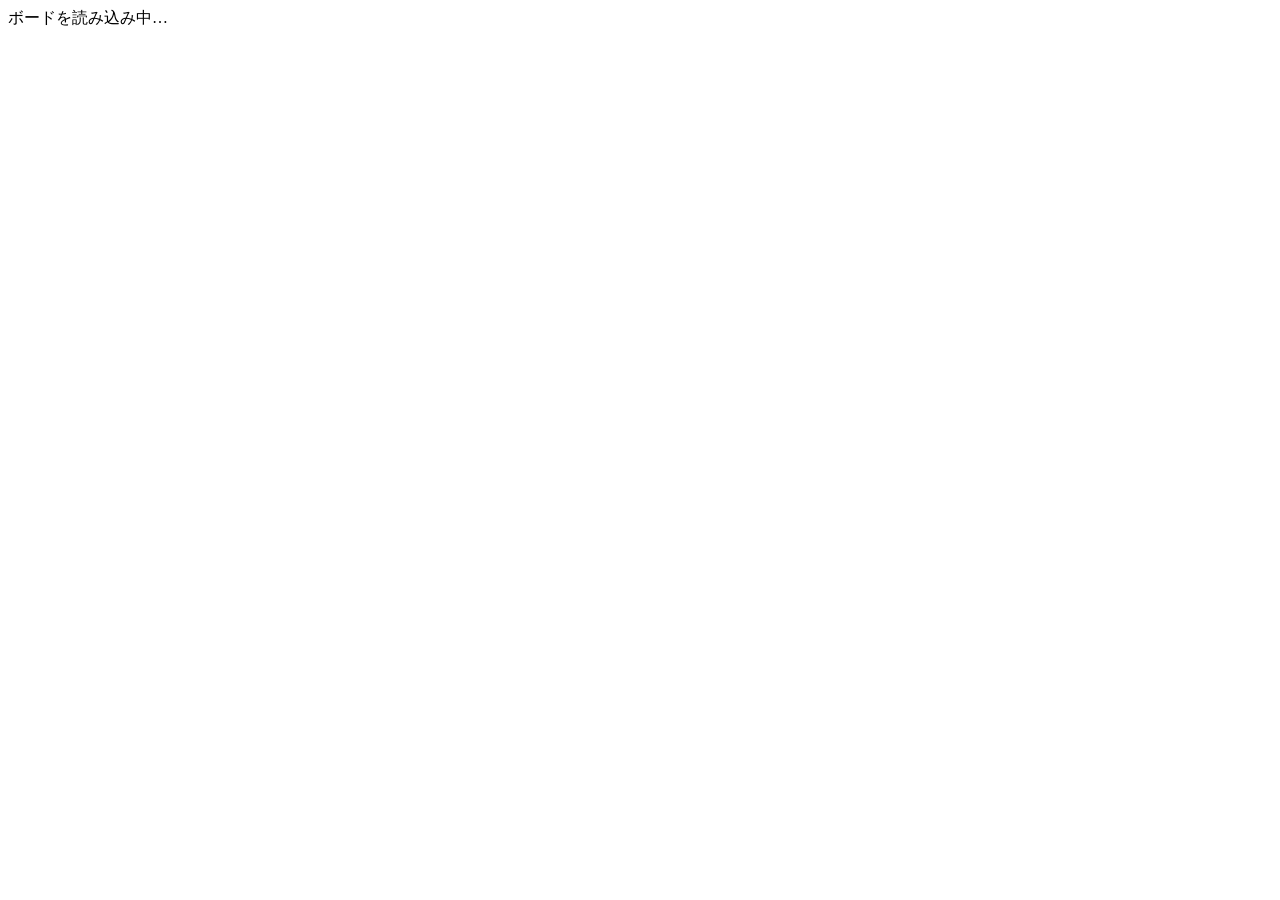
==== commit 1341681d: "deploy: 利用中の配信一覧とコメントパルス" ====
--- a/index.html
+++ b/index.html
@@ -1 +1 @@
-<!DOCTYPE html><html lang="ja" data-theme="fresh" class="noto_sans_jp_96e232d8-module__rjGCqG__variable geist_mono_8d43a2aa-module__8Li5zG__variable h-full antialiased"><head><meta charSet="utf-8"/><meta name="viewport" content="width=device-width, initial-scale=1"/><link rel="preload" href="/_next/static/media/797e433ab948586e-s.p.0r6juujl39pe6.woff2" as="font" crossorigin="" type="font/woff2"/><link rel="preload" href="/_next/static/media/ad9c66e761fed85a-s.p.17y412u0mab7-.woff2" as="font" crossorigin="" type="font/woff2"/><link rel="stylesheet" href="/_next/static/chunks/1aujye241hgap.css" data-precedence="next"/><link rel="stylesheet" href="/_next/static/chunks/1-38yeitiitpi.css" data-precedence="next"/><link rel="stylesheet" href="/_next/static/chunks/1ix59xuhq-q14.css" data-precedence="next"/><link rel="preload" as="script" fetchPriority="low" href="/_next/static/chunks/3mc6dra1m0098.js"/><script src="/_next/static/chunks/2i51e627rllld.js" async=""></script><script src="/_next/static/chunks/27t_qfc-3_lzs.js" async=""></script><script src="/_next/static/chunks/42ru0snkltfss.js" async=""></script><script src="/_next/static/chunks/turbopack-42ovae8jhbjq2.js" async=""></script><script src="/_next/static/chunks/2uv0i5q-gn4qk.js" async=""></script><script src="/_next/static/chunks/3072x8oes0aru.js" async=""></script><script src="/_next/static/chunks/3klzmyz75li2_.js" async=""></script><script src="/_next/static/chunks/121jb9j2ou4rh.js" async=""></script><script src="/_next/static/chunks/2kbmmih4il6b2.js" async=""></script><script src="/_next/static/chunks/1iiacf1o3tbw7.js" async=""></script><script src="/_next/static/chunks/3n501l8bz6dn7.js" async=""></script><script src="/_next/static/chunks/0illhqrihgp-d.js" async=""></script><title>TopicStream</title><meta name="description" content="雑談配信向けの話題マインドマップ。クリックで関連トークが広がります。"/><meta name="next-size-adjust" content=""/><script src="/_next/static/chunks/0cz1d0mv5g_q7.js" noModule=""></script></head><body class="flex min-h-full flex-col"><div hidden=""><!--$--><!--/$--></div><main class="h-svh overflow-hidden"><div class="flex flex-1 items-center justify-center text-sm text-muted-foreground">ボードを読み込み中…</div></main><!--$--><!--/$--><section aria-label="Notifications alt+T" tabindex="-1" aria-live="polite" aria-relevant="additions text" aria-atomic="false" data-react-aria-top-layer="true"></section><script src="/_next/static/chunks/3mc6dra1m0098.js" id="_R_" async=""></script><script>(self.__next_f=self.__next_f||[]).push([0])</script><script>self.__next_f.push([1,"1:\"$Sreact.fragment\"\n2:I[63962,[\"/_next/static/chunks/2uv0i5q-gn4qk.js\",\"/_next/static/chunks/3072x8oes0aru.js\",\"/_next/static/chunks/3klzmyz75li2_.js\"],\"AppProviders\"]\n3:I[39756,[\"/_next/static/chunks/2uv0i5q-gn4qk.js\",\"/_next/static/chunks/3072x8oes0aru.js\",\"/_next/static/chunks/3klzmyz75li2_.js\"],\"default\"]\n4:I[37457,[\"/_next/static/chunks/2uv0i5q-gn4qk.js\",\"/_next/static/chunks/3072x8oes0aru.js\",\"/_next/static/chunks/3klzmyz75li2_.js\"],\"default\"]\n5:I[62350,[\"/_next/static/chunks/2uv0i5q-gn4qk.js\",\"/_next/static/chunks/3072x8oes0aru.js\",\"/_next/static/chunks/3klzmyz75li2_.js\",\"/_next/static/chunks/121jb9j2ou4rh.js\",\"/_next/static/chunks/2kbmmih4il6b2.js\",\"/_next/static/chunks/1iiacf1o3tbw7.js\",\"/_next/static/chunks/3n501l8bz6dn7.js\",\"/_next/static/chunks/0illhqrihgp-d.js\"],\"TopicWorkspace\"]\n6:I[97367,[\"/_next/static/chunks/2uv0i5q-gn4qk.js\",\"/_next/static/chunks/3072x8oes0aru.js\",\"/_next/static/chunks/3klzmyz75li2_.js\"],\"OutletBoundary\"]\n7:\"$Sreact.suspense\"\n9:I[97367,[\"/_next/static/chunks/2uv0i5q-gn4qk.js\",\"/_next/static/chunks/3072x8oes0aru.js\",\"/_next/static/chunks/3klzmyz75li2_.js\"],\"ViewportBoundary\"]\nb:I[97367,[\"/_next/static/chunks/2uv0i5q-gn4qk.js\",\"/_next/static/chunks/3072x8oes0aru.js\",\"/_next/static/chunks/3klzmyz75li2_.js\"],\"MetadataBoundary\"]\nd:I[68027,[\"/_next/static/chunks/2uv0i5q-gn4qk.js\",\"/_next/static/chunks/3072x8oes0aru.js\",\"/_next/static/chunks/3klzmyz75li2_.js\"],\"default\",1]\n:HL[\"/_next/static/chunks/1aujye241hgap.css\",\"style\"]\n:HL[\"/_next/static/chunks/1-38yeitiitpi.css\",\"style\"]\n:HL[\"/_next/static/media/797e433ab948586e-s.p.0r6juujl39pe6.woff2\",\"font\",{\"crossOrigin\":\"\",\"type\":\"font/woff2\"}]\n:HL[\"/_next/static/media/ad9c66e761fed85a-s.p.17y412u0mab7-.woff2\",\"font\",{\"crossOrigin\":\"\",\"type\":\"font/woff2\"}]\n:HL[\"/_next/static/chunks/1ix59xuhq-q14.css\",\"style\"]\n0:{\"P\":null,\"c\":[\"\",\"\"],\"q\":\"\",\"i\":false,\"f\":[[[\"\",{\"children\":[\"__PAGE__\",{},\"$undefined\",\"$undefined\",4608]},\"$undefined\",\"$undefined\",4624],[[\"$\",\"$1\",\"c\",{\"children\":[[[\"$\",\"link\",\"0\",{\"rel\":\"stylesheet\",\"href\":\"/_next/static/chunks/1aujye241hgap.css\",\"precedence\":\"next\",\"crossOrigin\":\"$undefined\",\"nonce\":\"$undefined\"}],[\"$\",\"link\",\"1\",{\"rel\":\"stylesheet\",\"href\":\"/_next/static/chunks/1-38yeitiitpi.css\",\"precedence\":\"next\",\"crossOrigin\":\"$undefined\",\"nonce\":\"$undefined\"}],[\"$\",\"script\",\"script-0\",{\"src\":\"/_next/static/chunks/2uv0i5q-gn4qk.js\",\"async\":true,\"nonce\":\"$undefined\"}],[\"$\",\"script\",\"script-1\",{\"src\":\"/_next/static/chunks/3072x8oes0aru.js\",\"async\":true,\"nonce\":\"$undefined\"}],[\"$\",\"script\",\"script-2\",{\"src\":\"/_next/static/chunks/3klzmyz75li2_.js\",\"async\":true,\"nonce\":\"$undefined\"}]],[\"$\",\"html\",null,{\"lang\":\"ja\",\"data-theme\":\"fresh\",\"suppressHydrationWarning\":true,\"className\":\"noto_sans_jp_96e232d8-module__rjGCqG__variable geist_mono_8d43a2aa-module__8Li5zG__variable h-full antialiased\",\"children\":[\"$\",\"body\",null,{\"className\":\"flex min-h-full flex-col\",\"children\":[\"$\",\"$L2\",null,{\"children\":[\"$\",\"$L3\",null,{\"parallelRouterKey\":\"children\",\"error\":\"$undefined\",\"errorStyles\":\"$undefined\",\"errorScripts\":\"$undefined\",\"template\":[\"$\",\"$L4\",null,{}],\"templateStyles\":\"$undefined\",\"templateScripts\":\"$undefined\",\"notFound\":[[[\"$\",\"title\",null,{\"children\":\"404: This page could not be found.\"}],[\"$\",\"div\",null,{\"style\":{\"fontFamily\":\"system-ui,\\\"Segoe UI\\\",Roboto,Helvetica,Arial,sans-serif,\\\"Apple Color Emoji\\\",\\\"Segoe UI Emoji\\\"\",\"height\":\"100vh\",\"textAlign\":\"center\",\"display\":\"flex\",\"flexDirection\":\"column\",\"alignItems\":\"center\",\"justifyContent\":\"center\"},\"children\":[\"$\",\"div\",null,{\"children\":[[\"$\",\"style\",null,{\"dangerouslySetInnerHTML\":{\"__html\":\"body{color:#000;background:#fff;margin:0}.next-error-h1{border-right:1px solid rgba(0,0,0,.3)}@media (prefers-color-scheme:dark){body{color:#fff;background:#000}.next-error-h1{border-right:1px solid rgba(255,255,255,.3)}}\"}}],[\"$\",\"h1\",null,{\"className\":\"next-error-h1\",\"style\":{\"display\":\"inline-block\",\"margin\":\"0 20px 0 0\",\"padding\":\"0 23px 0 0\",\"fontSize\":24,\"fontWeight\":500,\"verticalAlign\":\"top\",\"lineHeight\":\"49px\"},\"children\":404}],[\"$\",\"div\",null,{\"style\":{\"display\":\"inline-block\"},\"children\":[\"$\",\"h2\",null,{\"style\":{\"fontSize\":14,\"fontWeight\":400,\"lineHeight\":\"49px\",\"margin\":0},\"children\":\"This page could not be found.\"}]}]]}]}]],[]],\"forbidden\":\"$undefined\",\"unauthorized\":\"$undefined\"}]}]}]}]]}],{\"children\":[[\"$\",\"$1\",\"c\",{\"children\":[[\"$\",\"main\",null,{\"className\":\"h-svh overflow-hidden\",\"children\":[\"$\",\"$L5\",null,{}]}],[[\"$\",\"link\",\"0\",{\"rel\":\"stylesheet\",\"href\":\"/_next/static/chunks/1ix59xuhq-q14.css\",\"precedence\":\"next\",\"crossOrigin\":\"$undefined\",\"nonce\":\"$undefined\"}],[\"$\",\"script\",\"script-0\",{\"src\":\"/_next/static/chunks/121jb9j2ou4rh.js\",\"async\":true,\"nonce\":\"$undefined\"}],[\"$\",\"script\",\"script-1\",{\"src\":\"/_next/static/chunks/2kbmmih4il6b2.js\",\"async\":true,\"nonce\":\"$undefined\"}],[\"$\",\"script\",\"script-2\",{\"src\":\"/_next/static/chunks/1iiacf1o3tbw7.js\",\"async\":true,\"nonce\":\"$undefined\"}],[\"$\",\"script\",\"script-3\",{\"src\":\"/_next/static/chunks/3n501l8bz6dn7.js\",\"async\":true,\"nonce\":\"$undefined\"}],[\"$\",\"script\",\"script-4\",{\"src\":\"/_next/static/chunks/0illhqrihgp-d.js\",\"async\":true,\"nonce\":\"$undefined\"}]],[\"$\",\"$L6\",null,{\"children\":[\"$\",\"$7\",null,{\"name\":\"Next.MetadataOutlet\",\"children\":\"$@8\"}]}]]}],{},null,false,null]},null,false,null],[\"$\",\"$1\",\"h\",{\"children\":[null,[\"$\",\"$L9\",null,{\"children\":\"$La\"}],[\"$\",\"div\",null,{\"hidden\":true,\"children\":[\"$\",\"$Lb\",null,{\"children\":[\"$\",\"$7\",null,{\"name\":\"Next.Metadata\",\"children\":\"$Lc\"}]}]}],[\"$\",\"meta\",null,{\"name\":\"next-size-adjust\",\"content\":\"\"}]]}],false]],\"m\":\"$undefined\",\"G\":[\"$d\",[[\"$\",\"link\",\"0\",{\"rel\":\"stylesheet\",\"href\":\"/_next/static/chunks/1aujye241hgap.css\",\"precedence\":\"next\",\"crossOrigin\":\"$undefined\",\"nonce\":\"$undefined\"}],[\"$\",\"link\",\"1\",{\"rel\":\"stylesheet\",\"href\":\"/_next/static/chunks/1-38yeitiitpi.css\",\"precedence\":\"next\",\"crossOrigin\":\"$undefined\",\"nonce\":\"$undefined\"}]]],\"S\":true,\"h\":null,\"r\":\"$undefined\",\"s\":\"$undefined\",\"a\":\"$undefined\",\"l\":\"$undefined\",\"p\":\"$undefined\",\"d\":\"$undefined\",\"b\":\"c2BQKYlG9c5VHz_7FMCk4\"}\na:[[\"$\",\"meta\",\"0\",{\"charSet\":\"utf-8\"}],[\"$\",\"meta\",\"1\",{\"name\":\"viewport\",\"content\":\"width=device-width, initial-scale=1\"}]]\n8:null\nc:[[\"$\",\"title\",\"0\",{\"children\":\"TopicStream\"}],[\"$\",\"meta\",\"1\",{\"name\":\"description\",\"content\":\"雑談配信向けの話題マインドマップ。クリックで関連トークが広がります。\"}]]\n"])</script></body></html>+<!DOCTYPE html><html lang="ja" data-theme="fresh" class="noto_sans_jp_96e232d8-module__rjGCqG__variable geist_mono_8d43a2aa-module__8Li5zG__variable h-full antialiased"><head><meta charSet="utf-8"/><meta name="viewport" content="width=device-width, initial-scale=1"/><link rel="preload" href="/_next/static/media/797e433ab948586e-s.p.0r6juujl39pe6.woff2" as="font" crossorigin="" type="font/woff2"/><link rel="preload" href="/_next/static/media/ad9c66e761fed85a-s.p.17y412u0mab7-.woff2" as="font" crossorigin="" type="font/woff2"/><link rel="stylesheet" href="/_next/static/chunks/1aujye241hgap.css" data-precedence="next"/><link rel="stylesheet" href="/_next/static/chunks/06ulu8gaqpy16.css" data-precedence="next"/><link rel="stylesheet" href="/_next/static/chunks/1ix59xuhq-q14.css" data-precedence="next"/><link rel="preload" as="script" fetchPriority="low" href="/_next/static/chunks/3mc6dra1m0098.js"/><script src="/_next/static/chunks/2i51e627rllld.js" async=""></script><script src="/_next/static/chunks/27t_qfc-3_lzs.js" async=""></script><script src="/_next/static/chunks/42ru0snkltfss.js" async=""></script><script src="/_next/static/chunks/turbopack-42ovae8jhbjq2.js" async=""></script><script src="/_next/static/chunks/3yi9_pati2mqo.js" async=""></script><script src="/_next/static/chunks/1is65tzs3r9oi.js" async=""></script><script src="/_next/static/chunks/0841yph1h3x4n.js" async=""></script><script src="/_next/static/chunks/0wg6uhsfoakvl.js" async=""></script><script src="/_next/static/chunks/0q7fuvr6iud5y.js" async=""></script><script src="/_next/static/chunks/3z71l0yoag_aa.js" async=""></script><script src="/_next/static/chunks/2392pd2acz-n5.js" async=""></script><script src="/_next/static/chunks/2_7u5bdb3hmoi.js" async=""></script><script src="/_next/static/chunks/2rg9uy_bisqrw.js" async=""></script><title>TopicStream</title><meta name="description" content="雑談配信向けの話題マインドマップ。クリックで関連トークが広がります。"/><link rel="icon" href="/favicon.ico?favicon.2vob68tjqpejf.ico" sizes="256x256" type="image/x-icon"/><meta name="next-size-adjust" content=""/><script src="/_next/static/chunks/0cz1d0mv5g_q7.js" noModule=""></script></head><body class="flex min-h-full flex-col"><div hidden=""><!--$--><!--/$--></div><main class="h-svh overflow-hidden"><div class="flex flex-1 items-center justify-center text-sm text-muted-foreground">ボードを読み込み中…</div></main><!--$--><!--/$--><section aria-label="Notifications alt+T" tabindex="-1" aria-live="polite" aria-relevant="additions text" aria-atomic="false" data-react-aria-top-layer="true"></section><script src="/_next/static/chunks/3mc6dra1m0098.js" id="_R_" async=""></script><script>(self.__next_f=self.__next_f||[]).push([0])</script><script>self.__next_f.push([1,"1:\"$Sreact.fragment\"\n2:I[63962,[\"/_next/static/chunks/3yi9_pati2mqo.js\",\"/_next/static/chunks/1is65tzs3r9oi.js\",\"/_next/static/chunks/0841yph1h3x4n.js\",\"/_next/static/chunks/0wg6uhsfoakvl.js\"],\"AppProviders\"]\n3:I[39756,[\"/_next/static/chunks/3yi9_pati2mqo.js\",\"/_next/static/chunks/1is65tzs3r9oi.js\",\"/_next/static/chunks/0841yph1h3x4n.js\",\"/_next/static/chunks/0wg6uhsfoakvl.js\"],\"default\"]\n4:I[37457,[\"/_next/static/chunks/3yi9_pati2mqo.js\",\"/_next/static/chunks/1is65tzs3r9oi.js\",\"/_next/static/chunks/0841yph1h3x4n.js\",\"/_next/static/chunks/0wg6uhsfoakvl.js\"],\"default\"]\n5:I[62350,[\"/_next/static/chunks/3yi9_pati2mqo.js\",\"/_next/static/chunks/1is65tzs3r9oi.js\",\"/_next/static/chunks/0841yph1h3x4n.js\",\"/_next/static/chunks/0wg6uhsfoakvl.js\",\"/_next/static/chunks/0q7fuvr6iud5y.js\",\"/_next/static/chunks/3z71l0yoag_aa.js\",\"/_next/static/chunks/2392pd2acz-n5.js\",\"/_next/static/chunks/2_7u5bdb3hmoi.js\",\"/_next/static/chunks/2rg9uy_bisqrw.js\"],\"TopicWorkspace\"]\n6:I[97367,[\"/_next/static/chunks/3yi9_pati2mqo.js\",\"/_next/static/chunks/1is65tzs3r9oi.js\",\"/_next/static/chunks/0841yph1h3x4n.js\",\"/_next/static/chunks/0wg6uhsfoakvl.js\"],\"OutletBoundary\"]\n7:\"$Sreact.suspense\"\n9:I[97367,[\"/_next/static/chunks/3yi9_pati2mqo.js\",\"/_next/static/chunks/1is65tzs3r9oi.js\",\"/_next/static/chunks/0841yph1h3x4n.js\",\"/_next/static/chunks/0wg6uhsfoakvl.js\"],\"ViewportBoundary\"]\nb:I[97367,[\"/_next/static/chunks/3yi9_pati2mqo.js\",\"/_next/static/chunks/1is65tzs3r9oi.js\",\"/_next/static/chunks/0841yph1h3x4n.js\",\"/_next/static/chunks/0wg6uhsfoakvl.js\"],\"MetadataBoundary\"]\nd:I[68027,[\"/_next/static/chunks/3yi9_pati2mqo.js\",\"/_next/static/chunks/1is65tzs3r9oi.js\",\"/_next/static/chunks/0841yph1h3x4n.js\",\"/_next/static/chunks/0wg6uhsfoakvl.js\"],\"default\",1]\n:HL[\"/_next/static/chunks/1aujye241hgap.css\",\"style\"]\n:HL[\"/_next/static/chunks/06ulu8gaqpy16.css\",\"style\"]\n:HL[\"/_next/static/media/797e433ab948586e-s.p.0r6juujl39pe6.woff2\",\"font\",{\"crossOrigin\":\"\",\"type\":\"font/woff2\"}]\n:HL[\"/_next/static/media/ad9c66e761fed85a-s.p.17y412u0mab7-.woff2\",\"font\",{\"crossOrigin\":\"\",\"type\":\"font/woff2\"}]\n:HL[\"/_next/static/chunks/1ix59xuhq-q14.css\",\"style\"]\n0:{\"P\":null,\"c\":[\"\",\"\"],\"q\":\"\",\"i\":false,\"f\":[[[\"\",{\"children\":[\"__PAGE__\",{},\"$undefined\",\"$undefined\",4608]},\"$undefined\",\"$undefined\",4624],[[\"$\",\"$1\",\"c\",{\"children\":[[[\"$\",\"link\",\"0\",{\"rel\":\"stylesheet\",\"href\":\"/_next/static/chunks/1aujye241hgap.css\",\"precedence\":\"next\",\"crossOrigin\":\"$undefined\",\"nonce\":\"$undefined\"}],[\"$\",\"link\",\"1\",{\"rel\":\"stylesheet\",\"href\":\"/_next/static/chunks/06ulu8gaqpy16.css\",\"precedence\":\"next\",\"crossOrigin\":\"$undefined\",\"nonce\":\"$undefined\"}],[\"$\",\"script\",\"script-0\",{\"src\":\"/_next/static/chunks/3yi9_pati2mqo.js\",\"async\":true,\"nonce\":\"$undefined\"}],[\"$\",\"script\",\"script-1\",{\"src\":\"/_next/static/chunks/1is65tzs3r9oi.js\",\"async\":true,\"nonce\":\"$undefined\"}],[\"$\",\"script\",\"script-2\",{\"src\":\"/_next/static/chunks/0841yph1h3x4n.js\",\"async\":true,\"nonce\":\"$undefined\"}],[\"$\",\"script\",\"script-3\",{\"src\":\"/_next/static/chunks/0wg6uhsfoakvl.js\",\"async\":true,\"nonce\":\"$undefined\"}]],[\"$\",\"html\",null,{\"lang\":\"ja\",\"data-theme\":\"fresh\",\"suppressHydrationWarning\":true,\"className\":\"noto_sans_jp_96e232d8-module__rjGCqG__variable geist_mono_8d43a2aa-module__8Li5zG__variable h-full antialiased\",\"children\":[\"$\",\"body\",null,{\"className\":\"flex min-h-full flex-col\",\"children\":[\"$\",\"$L2\",null,{\"children\":[\"$\",\"$L3\",null,{\"parallelRouterKey\":\"children\",\"error\":\"$undefined\",\"errorStyles\":\"$undefined\",\"errorScripts\":\"$undefined\",\"template\":[\"$\",\"$L4\",null,{}],\"templateStyles\":\"$undefined\",\"templateScripts\":\"$undefined\",\"notFound\":[[[\"$\",\"title\",null,{\"children\":\"404: This page could not be found.\"}],[\"$\",\"div\",null,{\"style\":{\"fontFamily\":\"system-ui,\\\"Segoe UI\\\",Roboto,Helvetica,Arial,sans-serif,\\\"Apple Color Emoji\\\",\\\"Segoe UI Emoji\\\"\",\"height\":\"100vh\",\"textAlign\":\"center\",\"display\":\"flex\",\"flexDirection\":\"column\",\"alignItems\":\"center\",\"justifyContent\":\"center\"},\"children\":[\"$\",\"div\",null,{\"children\":[[\"$\",\"style\",null,{\"dangerouslySetInnerHTML\":{\"__html\":\"body{color:#000;background:#fff;margin:0}.next-error-h1{border-right:1px solid rgba(0,0,0,.3)}@media (prefers-color-scheme:dark){body{color:#fff;background:#000}.next-error-h1{border-right:1px solid rgba(255,255,255,.3)}}\"}}],[\"$\",\"h1\",null,{\"className\":\"next-error-h1\",\"style\":{\"display\":\"inline-block\",\"margin\":\"0 20px 0 0\",\"padding\":\"0 23px 0 0\",\"fontSize\":24,\"fontWeight\":500,\"verticalAlign\":\"top\",\"lineHeight\":\"49px\"},\"children\":404}],[\"$\",\"div\",null,{\"style\":{\"display\":\"inline-block\"},\"children\":[\"$\",\"h2\",null,{\"style\":{\"fontSize\":14,\"fontWeight\":400,\"lineHeight\":\"49px\",\"margin\":0},\"children\":\"This page could not be found.\"}]}]]}]}]],[]],\"forbidden\":\"$undefined\",\"unauthorized\":\"$undefined\"}]}]}]}]]}],{\"children\":[[\"$\",\"$1\",\"c\",{\"children\":[[\"$\",\"main\",null,{\"className\":\"h-svh overflow-hidden\",\"children\":[\"$\",\"$L5\",null,{}]}],[[\"$\",\"link\",\"0\",{\"rel\":\"stylesheet\",\"href\":\"/_next/static/chunks/1ix59xuhq-q14.css\",\"precedence\":\"next\",\"crossOrigin\":\"$undefined\",\"nonce\":\"$undefined\"}],[\"$\",\"script\",\"script-0\",{\"src\":\"/_next/static/chunks/0q7fuvr6iud5y.js\",\"async\":true,\"nonce\":\"$undefined\"}],[\"$\",\"script\",\"script-1\",{\"src\":\"/_next/static/chunks/3z71l0yoag_aa.js\",\"async\":true,\"nonce\":\"$undefined\"}],[\"$\",\"script\",\"script-2\",{\"src\":\"/_next/static/chunks/2392pd2acz-n5.js\",\"async\":true,\"nonce\":\"$undefined\"}],[\"$\",\"script\",\"script-3\",{\"src\":\"/_next/static/chunks/2_7u5bdb3hmoi.js\",\"async\":true,\"nonce\":\"$undefined\"}],[\"$\",\"script\",\"script-4\",{\"src\":\"/_next/static/chunks/2rg9uy_bisqrw.js\",\"async\":true,\"nonce\":\"$undefined\"}]],[\"$\",\"$L6\",null,{\"children\":[\"$\",\"$7\",null,{\"name\":\"Next.MetadataOutlet\",\"children\":\"$@8\"}]}]]}],{},null,false,null]},null,false,null],[\"$\",\"$1\",\"h\",{\"children\":[null,[\"$\",\"$L9\",null,{\"children\":\"$La\"}],[\"$\",\"div\",null,{\"hidden\":true,\"children\":[\"$\",\"$Lb\",null,{\"children\":[\"$\",\"$7\",null,{\"name\":\"Next.Metadata\",\"children\":\"$Lc\"}]}]}],[\"$\",\"meta\",null,{\"name\":\"next-size-adjust\",\"content\":\"\"}]]}],false]],\"m\":\"$undefined\",\"G\":[\"$d\",[[\"$\",\"link\",\"0\",{\"rel\":\"stylesheet\",\"href\":\"/_next/static/chunks/1aujye241hgap.css\",\"precedence\":\"next\",\"crossOrigin\":\"$undefined\",\"nonce\":\"$undefined\"}],[\"$\",\"link\",\"1\",{\"rel\":\"stylesheet\",\"href\":\"/_next/static/chunks/06ulu8gaqpy16.css\",\"precedence\":\"next\",\"crossOrigin\":\"$undefined\",\"nonce\":\"$undefined\"}]]],\"S\":true,\"h\":null,\"r\":\"$undefined\",\"s\":\"$undefined\",\"a\":\"$undefined\",\"l\":\"$undefined\",\"p\":\"$undefined\",\"d\":\"$undefined\",\"b\":\"DWi62htsOmiZ77rrHkszu\"}\na:[[\"$\",\"meta\",\"0\",{\"charSet\":\"utf-8\"}],[\"$\",\"meta\",\"1\",{\"name\":\"viewport\",\"content\":\"width=device-width, initial-scale=1\"}]]\ne:I[27201,[\"/_next/static/chunks/3yi9_pati2mqo.js\",\"/_next/static/chunks/1is65tzs3r9oi.js\",\"/_next/static/chunks/0841yph1h3x4n.js\",\"/_next/static/chunks/0wg6uhsfoakvl.js\"],\"IconMark\"]\n8:null\nc:[[\"$\",\"title\",\"0\",{\"children\":\"TopicStream\"}],[\"$\",\"meta\",\"1\",{\"name\":\"description\",\"content\":\"雑談配信向けの話題マインドマップ。クリックで関連トークが広がります。\"}],[\"$\",\"link\",\"2\",{\"rel\":\"icon\",\"href\":\"/favicon.ico?favicon.2vob68tjqpejf.ico\",\"sizes\":\"256x256\",\"type\":\"image/x-icon\"}],[\"$\",\"$Le\",\"3\",{}]]\n"])</script></body></html>
